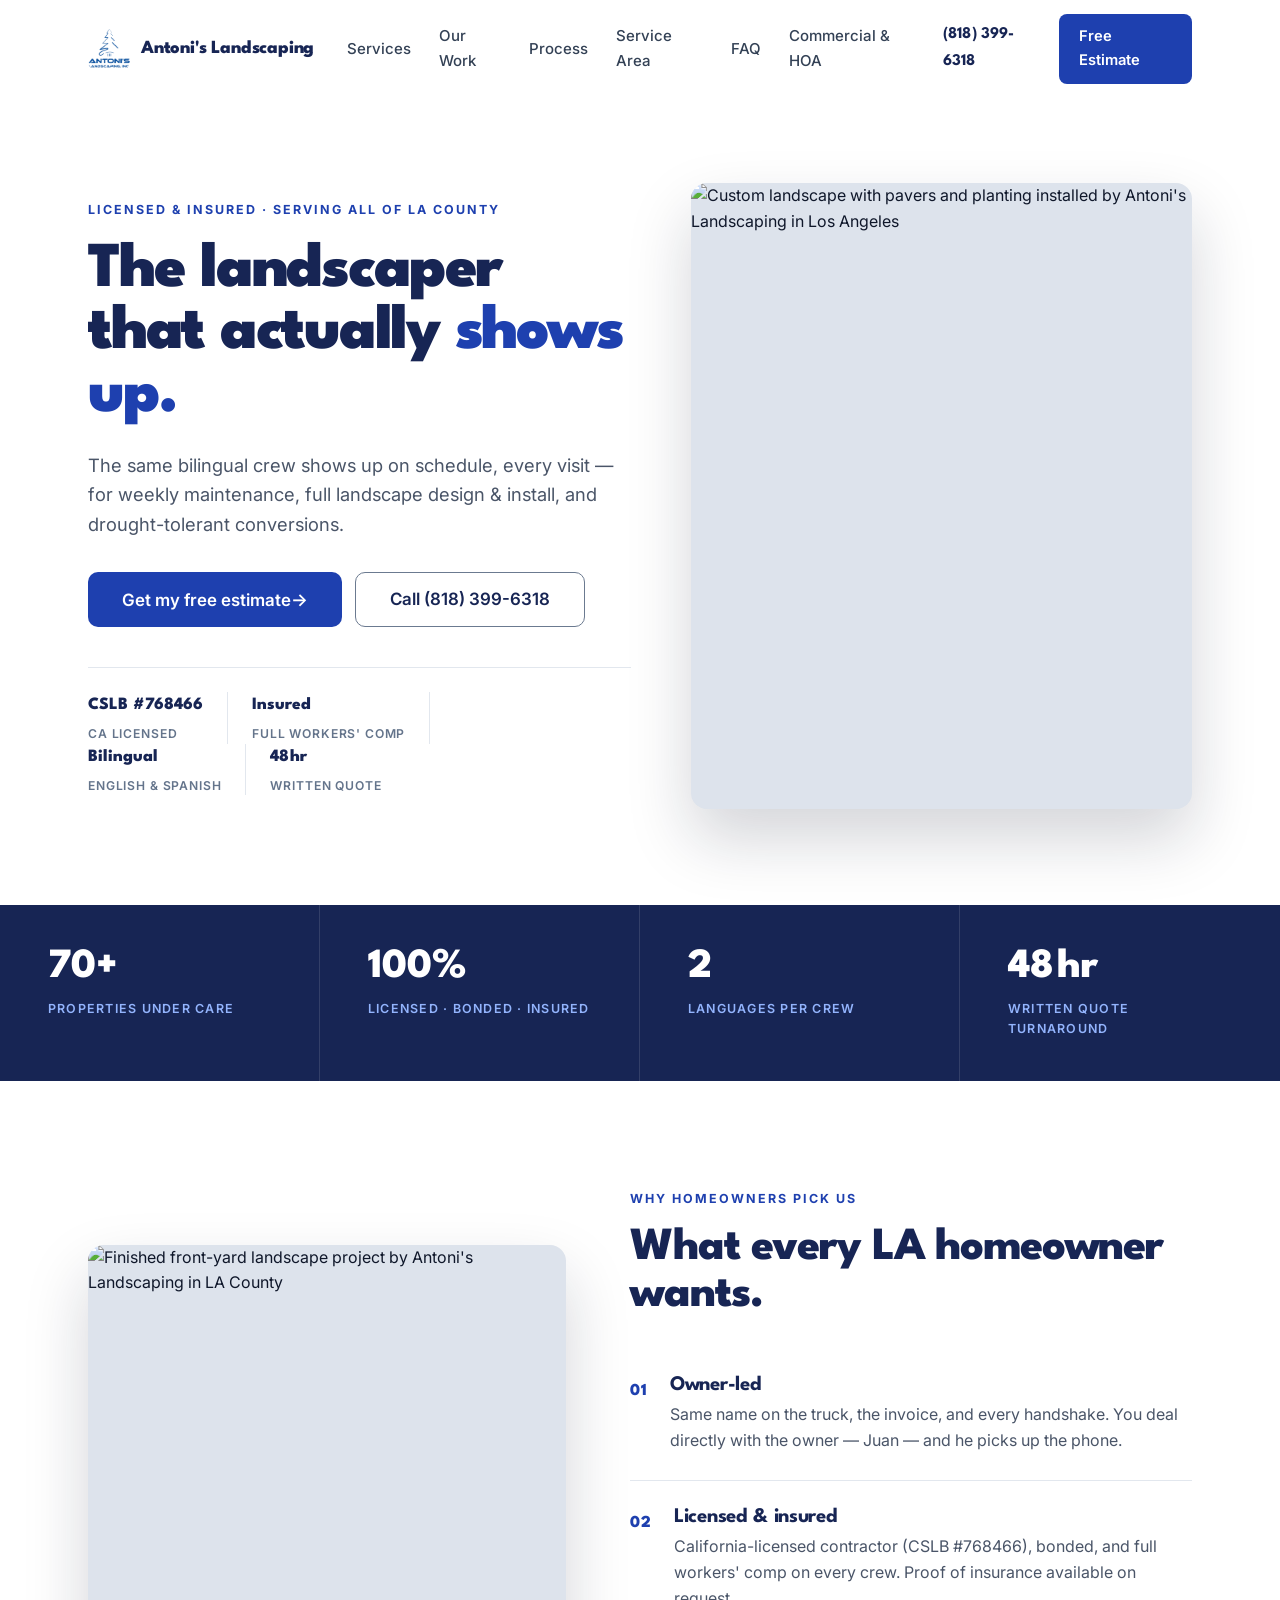
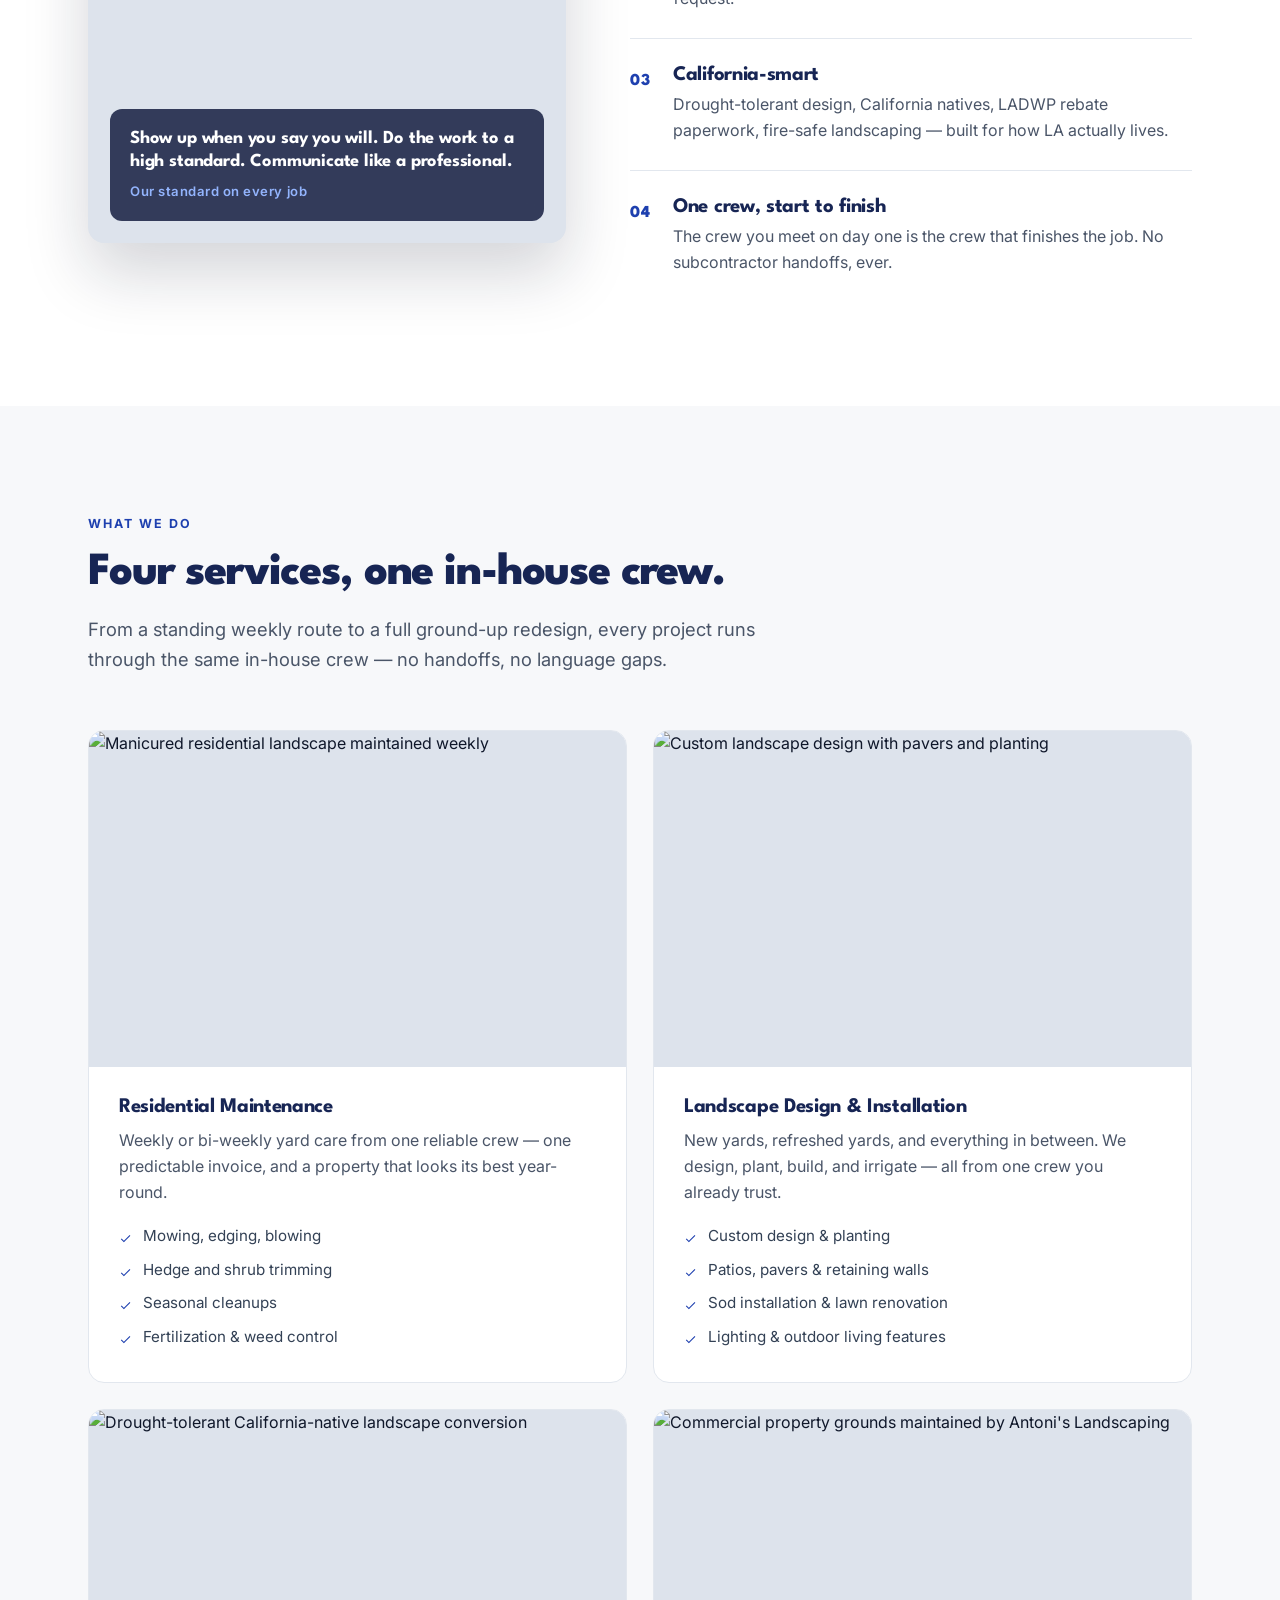
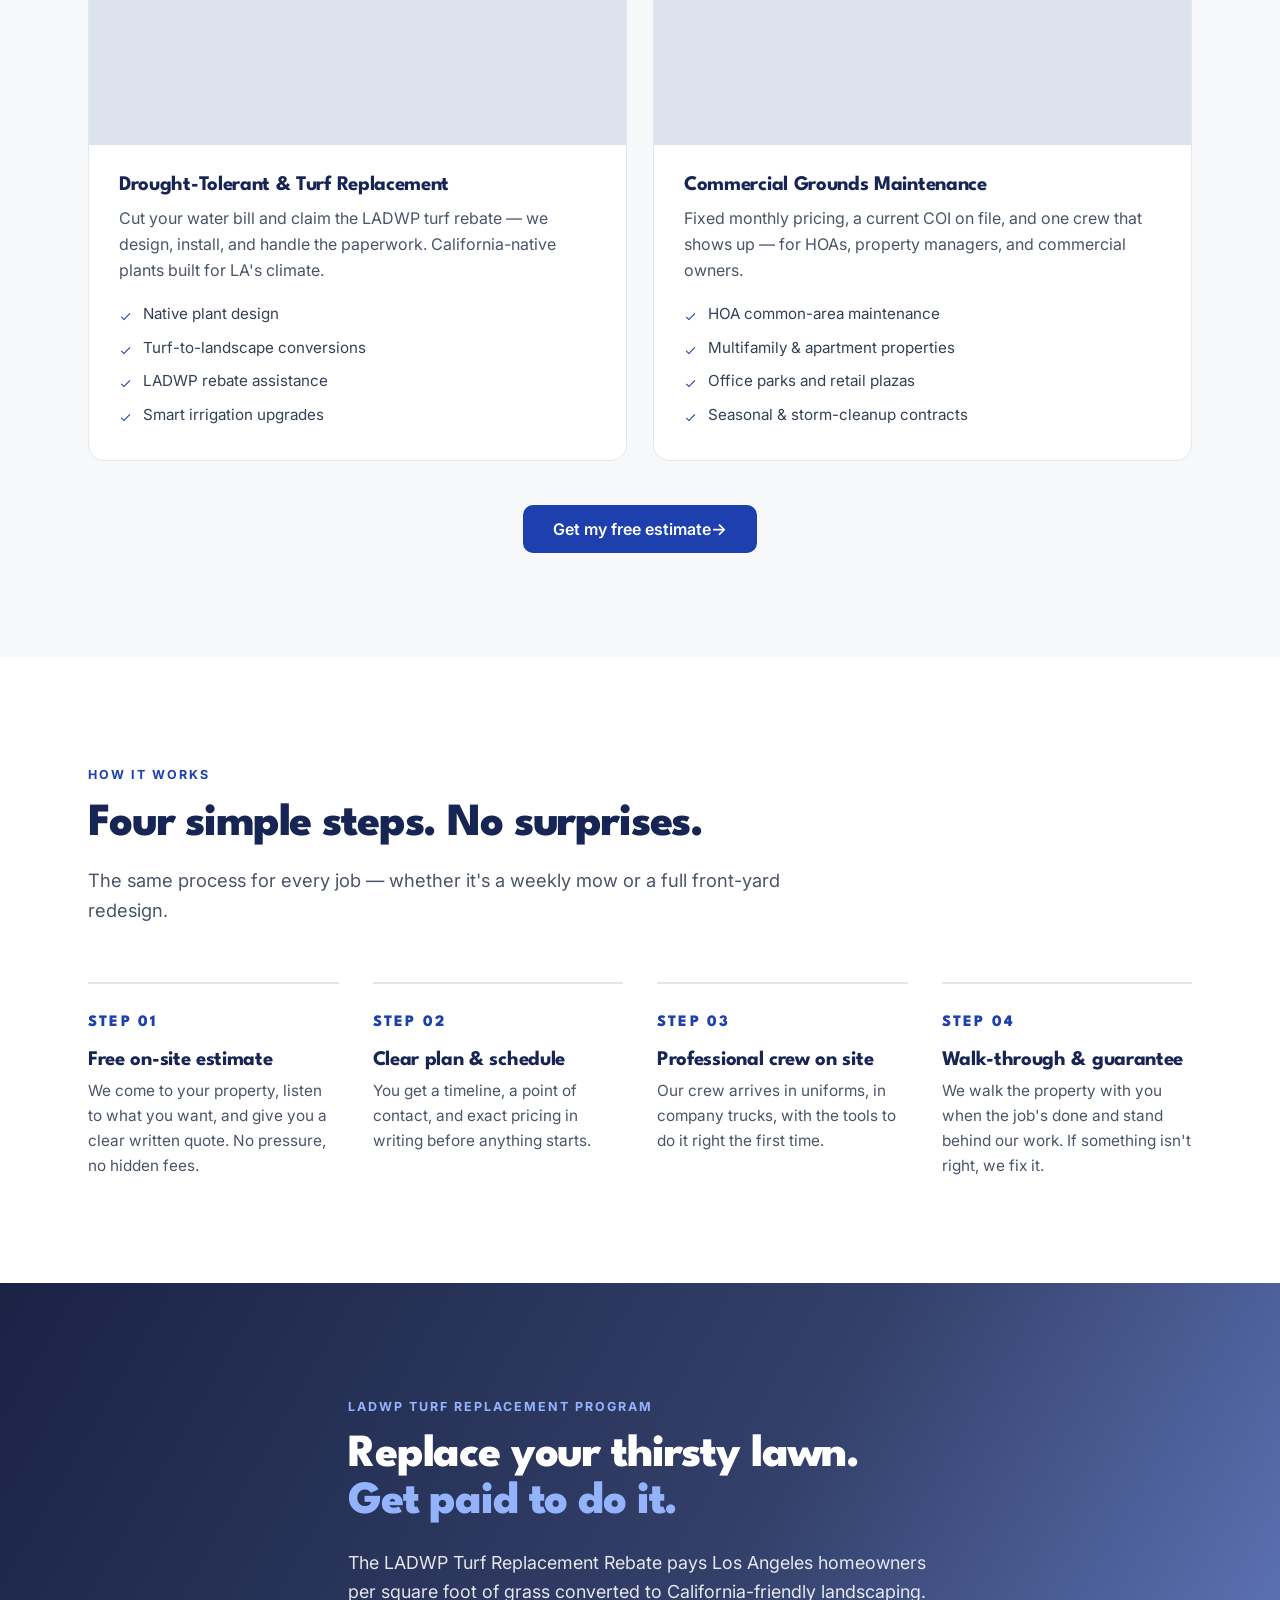
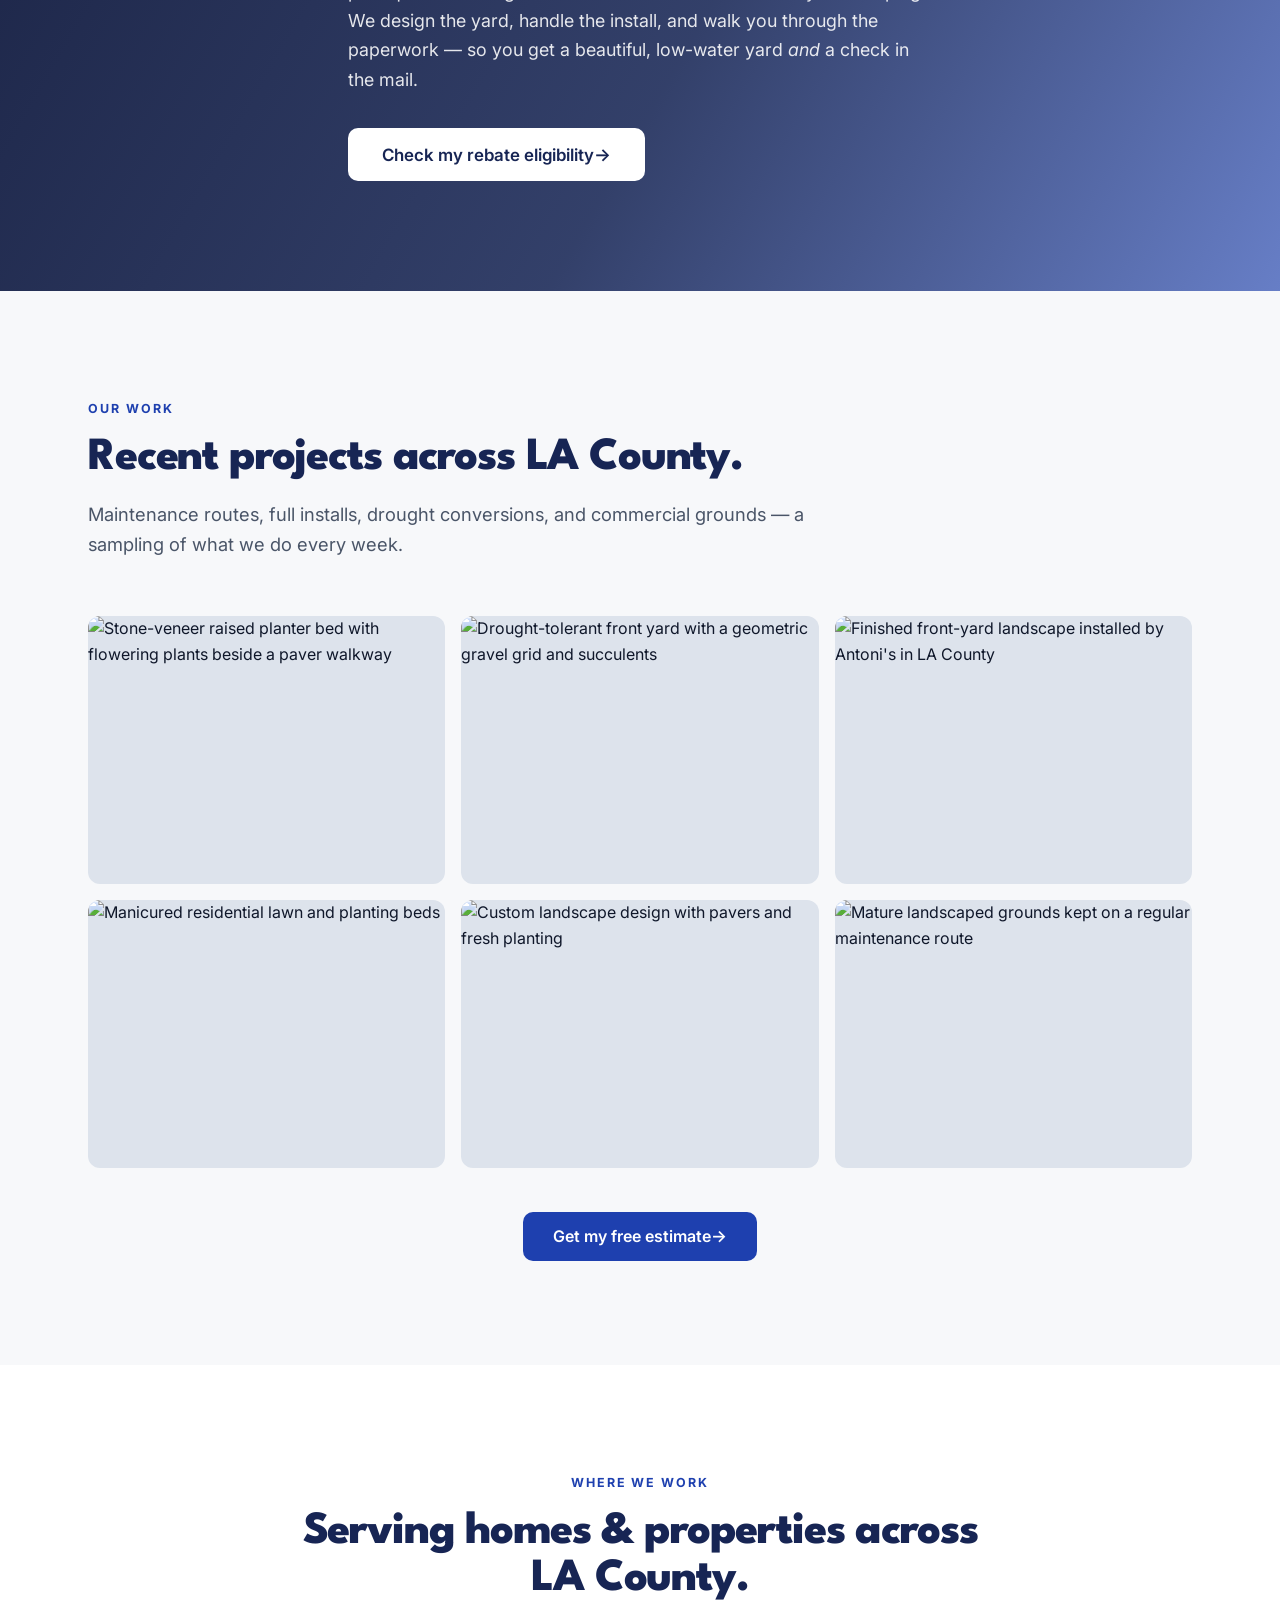
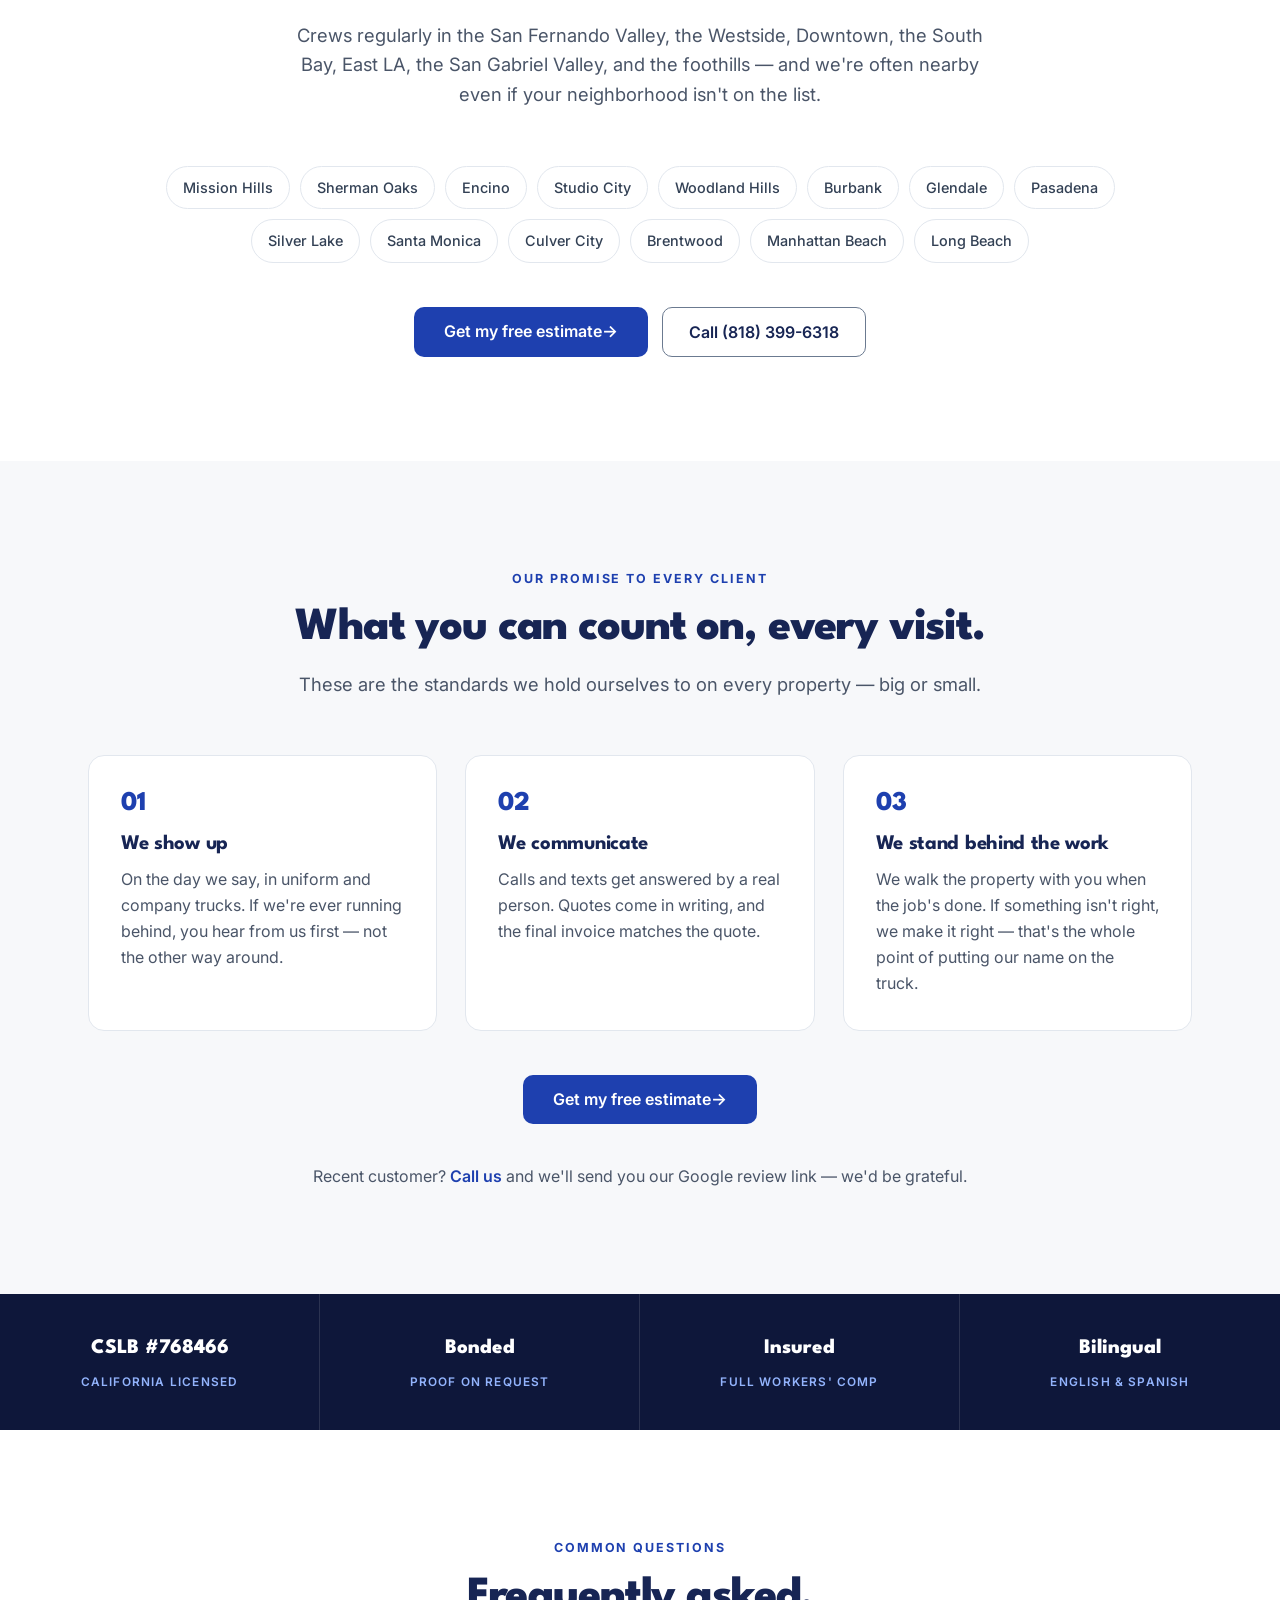
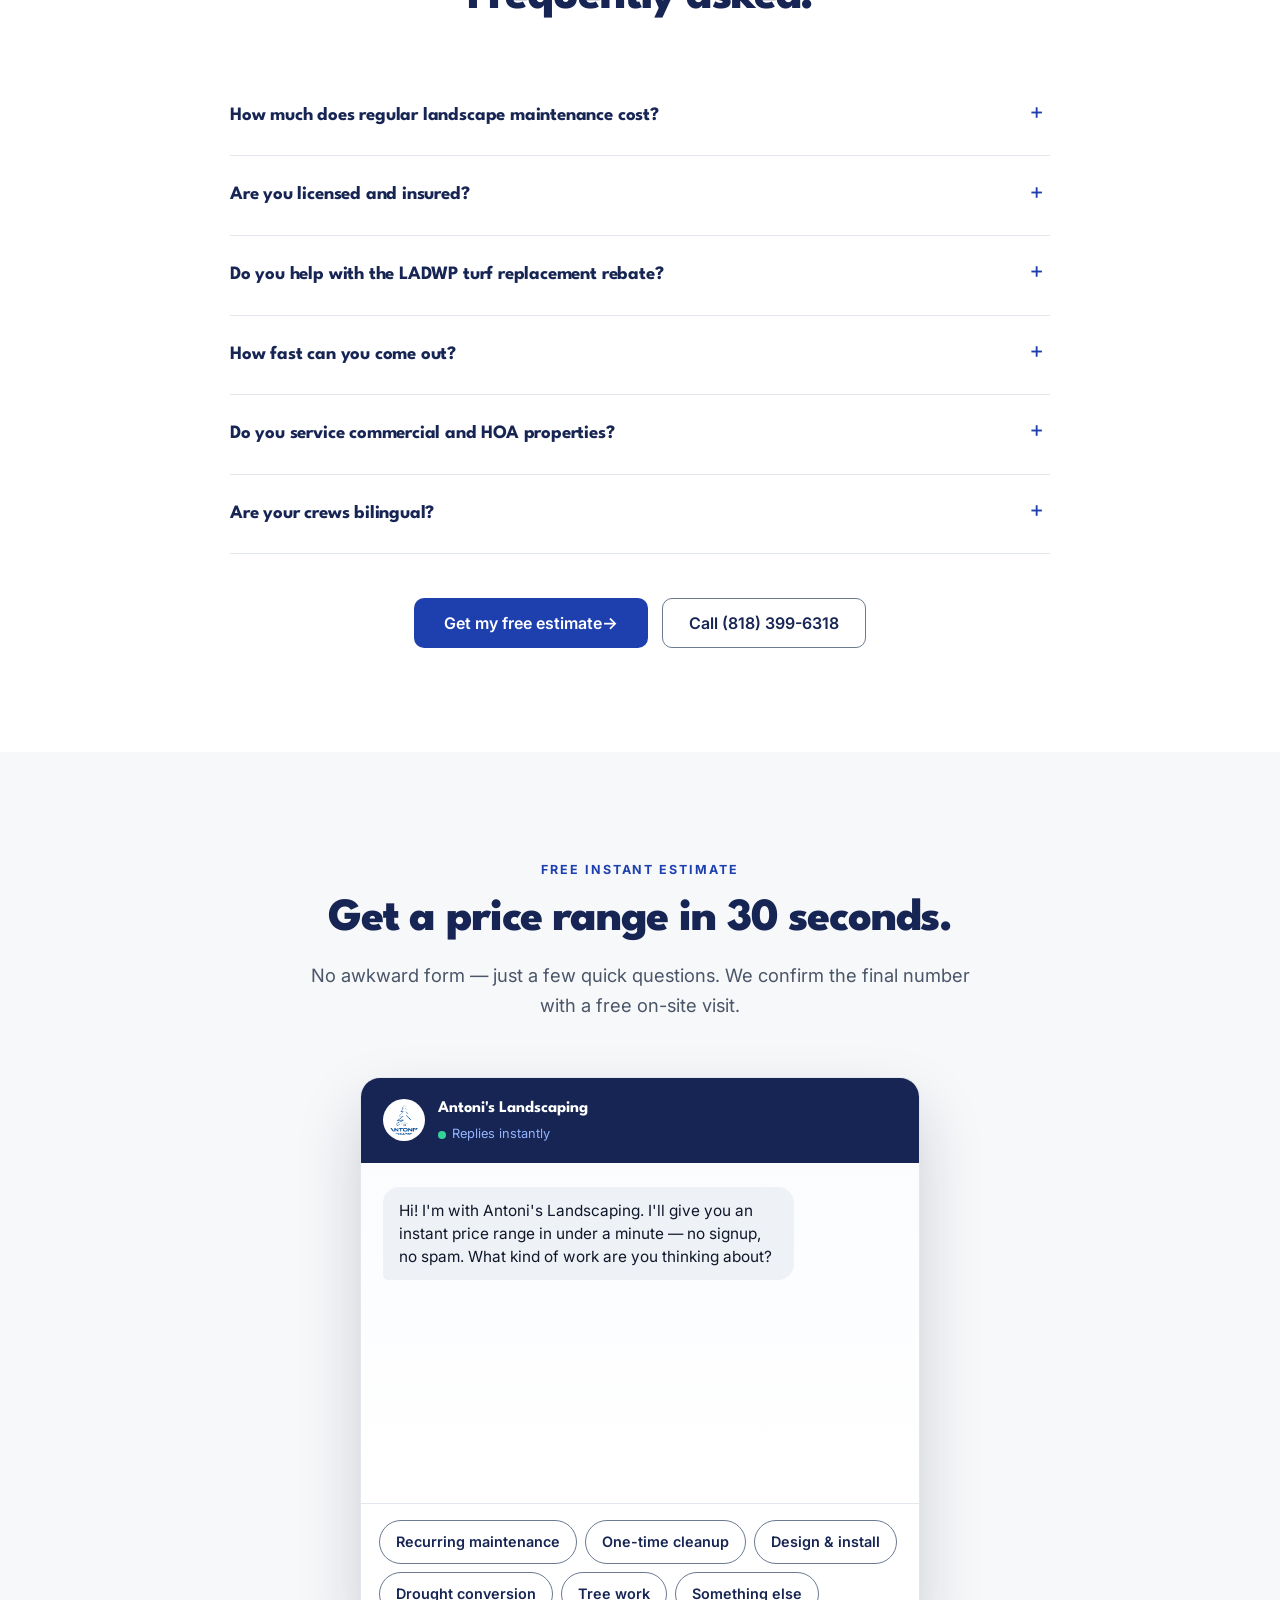
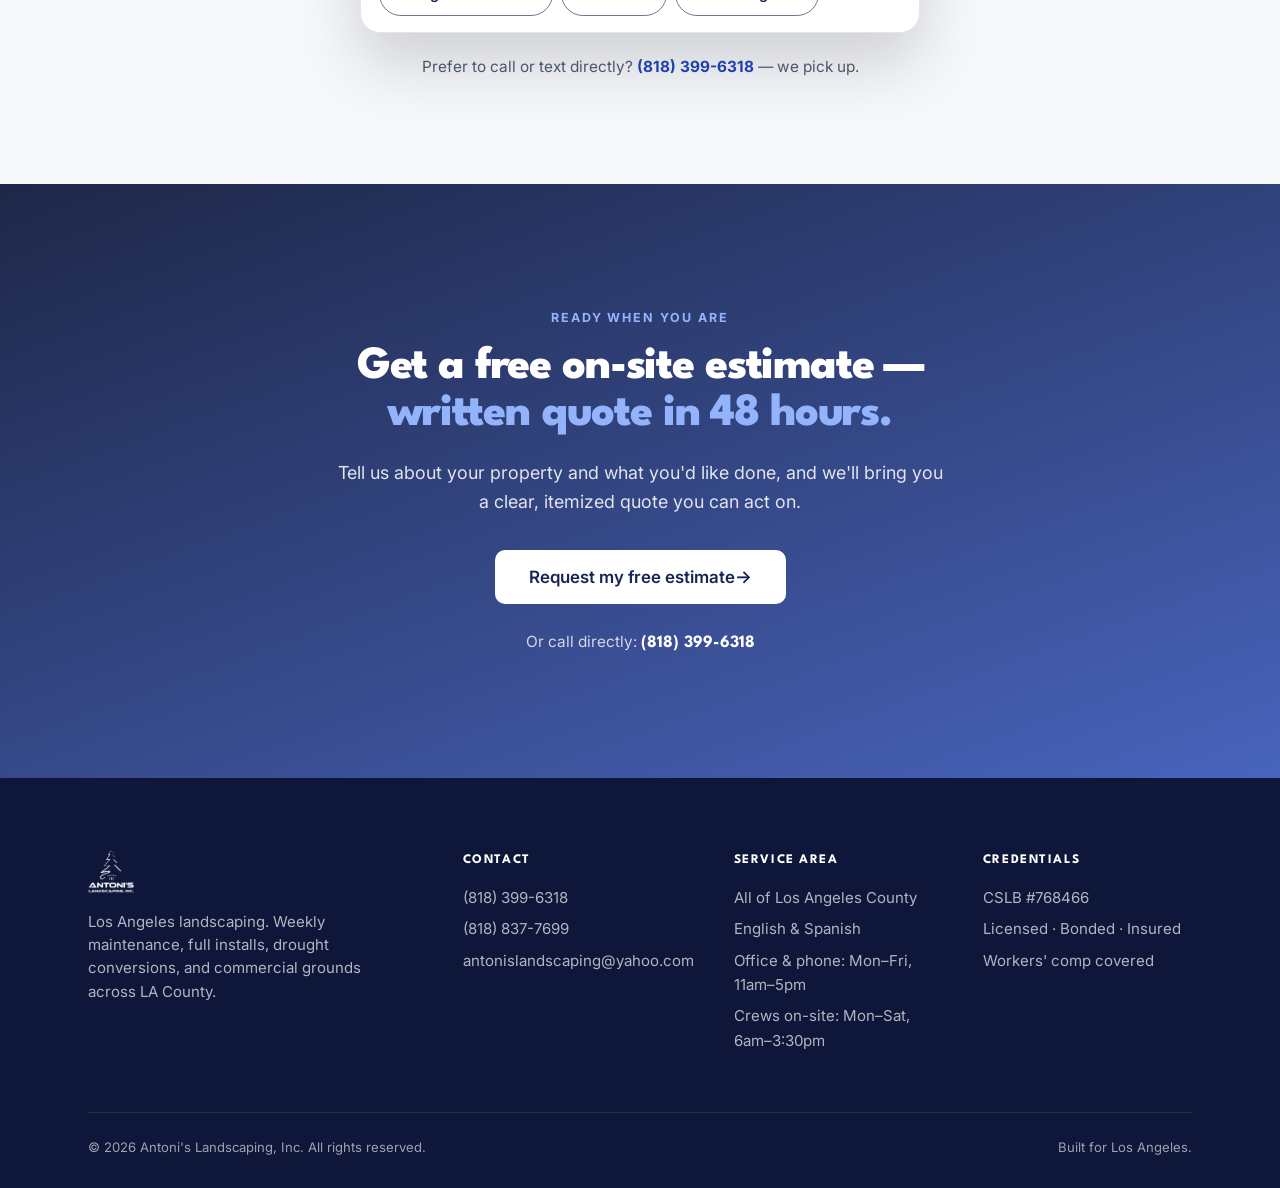
==== index.html @ 89af2fe9 "P2 markup polish (audit #19,#27,#28,#29) - #19 a11y: skip-to-content link + <main id="main"> landmar" ====
<!DOCTYPE html>
<html lang="en">
<head>
<meta charset="UTF-8" />
<meta name="viewport" content="width=device-width, initial-scale=1.0" />
<title>Antoni's Landscaping — Los Angeles Landscape Design, Maintenance &amp; Drought Conversion</title>
<meta name="description" content="Licensed, fully insured Los Angeles landscaping company. Weekly maintenance, full installs, drought-tolerant conversions, LADWP rebate assistance. Free estimates." />
<meta name="keywords" content="Los Angeles landscaper, landscape maintenance LA, drought-tolerant landscaping Los Angeles, turf replacement rebate, LADWP landscaper, landscape design Los Angeles, San Fernando Valley landscaper" />
<meta name="theme-color" content="#093d77" />
<link rel="icon" href="assets/logo.png" type="image/png" />
<link rel="apple-touch-icon" href="assets/logo.png" />
<meta name="robots" content="index, follow" />
<!-- Canonical/OG point to the current live domain. When antonislandscaping.com
     is repointed to this Vercel site, swap these (and the schema url/@id below)
     to https://antonislandscaping.com/ -->
<link rel="canonical" href="https://antonis-landscaping-website.vercel.app/" />
<meta property="og:title" content="Antoni's Landscaping — A Los Angeles Landscaper Who Actually Shows Up." />
<meta property="og:description" content="Licensed &amp; insured. Weekly maintenance, design &amp; install, drought conversions, LADWP rebate help. CSLB #768466. English &amp; Spanish." />
<meta property="og:type" content="website" />
<meta property="og:url" content="https://antonis-landscaping-website.vercel.app/" />
<meta property="og:locale" content="en_US" />
<meta property="og:image" content="https://img1.wsimg.com/isteam/ip/da22fe0a-b0dc-4871-bb27-3ecdaa4f4f06/DSC00425.jpg/:/rs=w:1600,h:900,m:cr" />
<meta name="twitter:card" content="summary_large_image" />
<link rel="preconnect" href="https://fonts.googleapis.com">
<link rel="preconnect" href="https://fonts.gstatic.com" crossorigin>
<link href="https://fonts.googleapis.com/css2?family=Inter:wght@400;500;600;700&family=League+Spartan:wght@500;600;700;800;900&display=swap" rel="stylesheet">

<!-- Schema.org LocalBusiness — helps Google's local search and rich snippets -->
<script type="application/ld+json">
{
  "@context": "https://schema.org",
  "@type": "LandscapingBusiness",
  "name": "Antoni's Landscaping",
  "legalName": "Antoni's Landscaping, Inc.",
  "image": "https://img1.wsimg.com/isteam/ip/da22fe0a-b0dc-4871-bb27-3ecdaa4f4f06/DSC00425.jpg/:/rs=w:1600,h:900,m:cr",
  "@id": "https://antonis-landscaping-website.vercel.app/",
  "url": "https://antonis-landscaping-website.vercel.app/",
  "telephone": "+1-818-399-6318",
  "email": "antonislandscaping@yahoo.com",
  "priceRange": "$$",
  "description": "Licensed, fully insured Los Angeles landscaping company. Weekly maintenance, full landscape design and installation, drought-tolerant conversions with LADWP rebate assistance, and commercial grounds maintenance. Bilingual crews (English & Spanish). CSLB #768466.",
  "address": {
    "@type": "PostalAddress",
    "streetAddress": "14801 Chatsworth Dr",
    "addressLocality": "Mission Hills",
    "addressRegion": "CA",
    "postalCode": "91345",
    "addressCountry": "US"
  },
  "geo": {
    "@type": "GeoCoordinates",
    "latitude": 34.2727,
    "longitude": -118.4664
  },
  "areaServed": [
    { "@type": "City", "name": "Los Angeles" },
    { "@type": "City", "name": "Mission Hills" },
    { "@type": "City", "name": "Sherman Oaks" },
    { "@type": "City", "name": "Encino" },
    { "@type": "City", "name": "Studio City" },
    { "@type": "City", "name": "Pasadena" },
    { "@type": "City", "name": "Santa Monica" },
    { "@type": "City", "name": "Burbank" },
    { "@type": "City", "name": "Glendale" }
  ],
  "openingHoursSpecification": [
    {
      "@type": "OpeningHoursSpecification",
      "dayOfWeek": ["Monday","Tuesday","Wednesday","Thursday","Friday","Saturday"],
      "opens": "06:00",
      "closes": "15:30"
    }
  ],
  "sameAs": [],
  "knowsLanguage": ["en", "es"],
  "hasCredential": {
    "@type": "EducationalOccupationalCredential",
    "credentialCategory": "license",
    "name": "CSLB #768466",
    "recognizedBy": { "@type": "Organization", "name": "California Contractors State License Board" }
  }
}
</script>

<!-- Schema.org FAQPage — mirrors the on-page FAQ so Google can show rich Q&A snippets -->
<script type="application/ld+json">
{
  "@context": "https://schema.org",
  "@type": "FAQPage",
  "mainEntity": [
    {
      "@type": "Question",
      "name": "How much does regular landscape maintenance cost?",
      "acceptedAnswer": { "@type": "Answer", "text": "Pricing depends on lot size, scope, and frequency, but most of our residential maintenance plans start around $120 per visit for bi-weekly service on a standard LA lot. We give a firm written quote after a free on-site visit so there are no surprises." }
    },
    {
      "@type": "Question",
      "name": "Are you licensed and insured?",
      "acceptedAnswer": { "@type": "Answer", "text": "Yes. We're a California-licensed contractor (CSLB #768466), fully insured, and carry workers' compensation for every member of our crew. We're happy to send proof of insurance before any job." }
    },
    {
      "@type": "Question",
      "name": "Do you help with the LADWP turf replacement rebate?",
      "acceptedAnswer": { "@type": "Answer", "text": "Yes. We design the landscape, handle the install, and guide you through the LADWP application so you can claim the rebate. Ask us for a free rebate-eligibility check on your yard." }
    },
    {
      "@type": "Question",
      "name": "How fast can you come out?",
      "acceptedAnswer": { "@type": "Answer", "text": "In most of LA County we can schedule a free estimate within 2–3 business days and start routine maintenance the week after. Installs and design projects are booked a few weeks out depending on scope." }
    },
    {
      "@type": "Question",
      "name": "Do you service commercial and HOA properties?",
      "acceptedAnswer": { "@type": "Answer", "text": "Yes. We maintain multifamily, HOA common areas, retail plazas, and small office parks across LA County. We'll walk the property with your board or property manager and put together a tailored monthly proposal with fixed pricing." }
    },
    {
      "@type": "Question",
      "name": "Are your crews bilingual?",
      "acceptedAnswer": { "@type": "Answer", "text": "Yes. English and Spanish on every crew, so whether you want to chat with the foreman on site or get a written proposal, communication is never an issue." }
    }
  ]
}
</script>
<link rel="stylesheet" href="/assets/site.css" />
</head>
<body id="top">
<a href="#main" class="skip-link">Skip to content</a>

<!-- ============ NAV ============ -->
<header class="nav" id="nav">
  <div class="nav-in">
    <a href="#top" class="brand"><img src="assets/logo.png" alt="Antoni's Landscaping logo" width="42" height="42" /><b>Antoni's&nbsp;Landscaping</b></a>
    <nav class="nav-links" aria-label="Primary">
      <a href="#services">Services</a>
      <a href="#work">Our Work</a>
      <a href="#process">Process</a>
      <a href="#area">Service Area</a>
      <a href="#faq">FAQ</a>
      <a href="/commercial">Commercial &amp; HOA</a>
    </nav>
    <div class="nav-right">
      <a href="tel:+18183996318" class="nav-phone">(818) 399-6318</a>
      <a href="#quote" class="nav-cta">Free Estimate</a>
    </div>
  </div>
</header>

<main id="main">

<!-- ============ HERO ============ -->
<section class="hero">
  <div class="container hero-grid">
    <div class="hero-copy">
      <span class="eyebrow">Licensed &amp; insured · Serving all of LA County</span>
      <h1>The landscaper that actually <span class="accent">shows up.</span></h1>
      <p class="subhead">The same bilingual crew shows up on schedule, every visit — for weekly maintenance, full landscape design &amp; install, and drought-tolerant conversions.</p>
      <div class="hero-actions">
        <a href="#quote" class="btn btn-primary btn-lg"><span class="btn-arrow">Get my free estimate</span></a>
        <a href="tel:+18183996318" class="btn btn-secondary btn-lg">Call (818) 399-6318</a>
      </div>
      <div class="hero-proof">
        <div class="it"><div class="t">CSLB&nbsp;#768466</div><div class="s">CA Licensed</div></div>
        <div class="it"><div class="t">Insured</div><div class="s">Full workers' comp</div></div>
        <div class="it"><div class="t">Bilingual</div><div class="s">English &amp; Spanish</div></div>
        <div class="it"><div class="t">48&#8202;hr</div><div class="s">Written quote</div></div>
      </div>
    </div>
    <div class="hero-media">
      <img class="main" src="https://img1.wsimg.com/isteam/ip/da22fe0a-b0dc-4871-bb27-3ecdaa4f4f06/DSC00049.jpg/:/rs=w:1100,h:1375,m:cr" alt="Custom landscape with pavers and planting installed by Antoni's Landscaping in Los Angeles" decoding="async" />
    </div>
  </div>
</section>

<!-- ============ STATS ============ -->
<section class="stats" aria-label="By the numbers">
  <div class="stats-grid">
    <div class="it"><div class="n">70+</div><div class="l">Properties Under Care</div></div>
    <div class="it"><div class="n">100%</div><div class="l">Licensed · Bonded · Insured</div></div>
    <div class="it"><div class="n">2</div><div class="l">Languages Per Crew</div></div>
    <div class="it"><div class="n">48&#8202;hr</div><div class="l">Written Quote Turnaround</div></div>
  </div>
</section>

<!-- ============ WHY ============ -->
<section id="why">
  <div class="container why-grid">
    <div class="why-photo">
      <img src="https://img1.wsimg.com/isteam/ip/da22fe0a-b0dc-4871-bb27-3ecdaa4f4f06/DSC00425.jpg/:/rs=w:900,h:1125,m:cr" alt="Finished front-yard landscape project by Antoni's Landscaping in LA County" loading="lazy" decoding="async" />
      <div class="badge">
        <div class="q">Show up when you say you will. Do the work to a high standard. Communicate like a professional.</div>
        <div class="by">Our standard on every job</div>
      </div>
    </div>
    <div class="why-content">
      <div class="section-head">
        <span class="eyebrow">Why homeowners pick us</span>
        <h2>What every LA homeowner wants.</h2>
      </div>
      <div class="why-list">
        <div class="why-item">
          <div class="why-num">01</div>
          <div><h3>Owner-led</h3><p>Same name on the truck, the invoice, and every handshake. You deal directly with the owner — Juan — and he picks up the phone.</p></div>
        </div>
        <div class="why-item">
          <div class="why-num">02</div>
          <div><h3>Licensed &amp; insured</h3><p>California-licensed contractor (CSLB #768466), bonded, and full workers' comp on every crew. Proof of insurance available on request.</p></div>
        </div>
        <div class="why-item">
          <div class="why-num">03</div>
          <div><h3>California-smart</h3><p>Drought-tolerant design, California natives, LADWP rebate paperwork, fire-safe landscaping — built for how LA actually lives.</p></div>
        </div>
        <div class="why-item">
          <div class="why-num">04</div>
          <div><h3>One crew, start to finish</h3><p>The crew you meet on day one is the crew that finishes the job. No subcontractor handoffs, ever.</p></div>
        </div>
      </div>
    </div>
  </div>
</section>

<!-- ============ SERVICES ============ -->
<section id="services" class="alt">
  <div class="container">
    <div class="section-head">
      <span class="eyebrow">What we do</span>
      <h2>Four services, one in-house crew.</h2>
      <p class="lead">From a standing weekly route to a full ground-up redesign, every project runs through the same in-house crew — no handoffs, no language gaps.</p>
    </div>
    <div class="svc-grid">
      <article class="svc-card">
        <img class="svc-img" src="https://img1.wsimg.com/isteam/ip/da22fe0a-b0dc-4871-bb27-3ecdaa4f4f06/DSC00044.jpg/:/rs=w:900,h:563,m:cr" alt="Manicured residential landscape maintained weekly" loading="lazy" decoding="async" />
        <div class="svc-body">
          <h3>Residential Maintenance</h3>
          <p>Weekly or bi-weekly yard care from one reliable crew — one predictable invoice, and a property that looks its best year-round.</p>
          <ul><li>Mowing, edging, blowing</li><li>Hedge and shrub trimming</li><li>Seasonal cleanups</li><li>Fertilization &amp; weed control</li></ul>
        </div>
      </article>
      <article class="svc-card">
        <img class="svc-img" src="https://img1.wsimg.com/isteam/ip/da22fe0a-b0dc-4871-bb27-3ecdaa4f4f06/DSC00049.jpg/:/rs=w:900,h:563,m:cr" alt="Custom landscape design with pavers and planting" loading="lazy" decoding="async" />
        <div class="svc-body">
          <h3>Landscape Design &amp; Installation</h3>
          <p>New yards, refreshed yards, and everything in between. We design, plant, build, and irrigate — all from one crew you already trust.</p>
          <ul><li>Custom design &amp; planting</li><li>Patios, pavers &amp; retaining walls</li><li>Sod installation &amp; lawn renovation</li><li>Lighting &amp; outdoor living features</li></ul>
        </div>
      </article>
      <article class="svc-card">
        <img class="svc-img" src="https://img1.wsimg.com/isteam/ip/da22fe0a-b0dc-4871-bb27-3ecdaa4f4f06/DSC00118.jpg/:/rs=w:900,h:563,m:cr" alt="Drought-tolerant California-native landscape conversion" loading="lazy" decoding="async" />
        <div class="svc-body">
          <h3>Drought-Tolerant &amp; Turf Replacement</h3>
          <p>Cut your water bill and claim the LADWP turf rebate — we design, install, and handle the paperwork. California-native plants built for LA's climate.</p>
          <ul><li>Native plant design</li><li>Turf-to-landscape conversions</li><li>LADWP rebate assistance</li><li>Smart irrigation upgrades</li></ul>
        </div>
      </article>
      <article class="svc-card">
        <img class="svc-img" src="https://img1.wsimg.com/isteam/ip/da22fe0a-b0dc-4871-bb27-3ecdaa4f4f06/DSC00122.jpg/:/rs=w:900,h:563,m:cr" alt="Commercial property grounds maintained by Antoni's Landscaping" loading="lazy" decoding="async" />
        <div class="svc-body">
          <h3>Commercial Grounds Maintenance</h3>
          <p>Fixed monthly pricing, a current COI on file, and one crew that shows up — for HOAs, property managers, and commercial owners.</p>
          <ul><li>HOA common-area maintenance</li><li>Multifamily &amp; apartment properties</li><li>Office parks and retail plazas</li><li>Seasonal &amp; storm-cleanup contracts</li></ul>
        </div>
      </article>
    </div>
    <div class="section-cta">
      <a href="#quote" class="btn btn-primary"><span class="btn-arrow">Get my free estimate</span></a>
    </div>
  </div>
</section>

<!-- ============ PROCESS ============ -->
<section id="process">
  <div class="container">
    <div class="section-head">
      <span class="eyebrow">How it works</span>
      <h2>Four simple steps. No surprises.</h2>
      <p class="lead">The same process for every job — whether it's a weekly mow or a full front-yard redesign.</p>
    </div>
    <div class="proc-grid">
      <div class="proc-step"><div class="num">STEP 01</div><h3>Free on-site estimate</h3><p>We come to your property, listen to what you want, and give you a clear written quote. No pressure, no hidden fees.</p></div>
      <div class="proc-step"><div class="num">STEP 02</div><h3>Clear plan &amp; schedule</h3><p>You get a timeline, a point of contact, and exact pricing in writing before anything starts.</p></div>
      <div class="proc-step"><div class="num">STEP 03</div><h3>Professional crew on site</h3><p>Our crew arrives in uniforms, in company trucks, with the tools to do it right the first time.</p></div>
      <div class="proc-step"><div class="num">STEP 04</div><h3>Walk-through &amp; guarantee</h3><p>We walk the property with you when the job's done and stand behind our work. If something isn't right, we fix it.</p></div>
    </div>
  </div>
</section>

<!-- ============ DROUGHT / LADWP RIBBON ============ -->
<section class="ribbon" style="--bg:url('https://img1.wsimg.com/isteam/ip/da22fe0a-b0dc-4871-bb27-3ecdaa4f4f06/DSC00102.jpg/:/rs=w:2000,h:1125,m:cr');">
  <div class="container ribbon-in">
    <span class="eyebrow">LADWP turf replacement program</span>
    <h2>Replace your thirsty lawn. <em>Get paid to do it.</em></h2>
    <p>The LADWP Turf Replacement Rebate pays Los Angeles homeowners per square foot of grass converted to California-friendly landscaping. We design the yard, handle the install, and walk you through the paperwork — so you get a beautiful, low-water yard <em>and</em> a check in the mail.</p>
    <a href="#quote" class="btn btn-light btn-lg"><span class="btn-arrow">Check my rebate eligibility</span></a>
  </div>
</section>

<!-- ============ WORK GRID ============ -->
<section id="work" class="alt">
  <div class="container">
    <div class="section-head">
      <span class="eyebrow">Our work</span>
      <h2>Recent projects across LA County.</h2>
      <p class="lead">Maintenance routes, full installs, drought conversions, and commercial grounds — a sampling of what we do every week.</p>
    </div>
    <div class="work-grid">
      <img class="work-tile" src="https://img1.wsimg.com/isteam/ip/da22fe0a-b0dc-4871-bb27-3ecdaa4f4f06/DSC00042.jpg/:/rs=w:900,h:675,m:cr" alt="Stone-veneer raised planter bed with flowering plants beside a paver walkway" loading="lazy" decoding="async" />
      <img class="work-tile" src="https://img1.wsimg.com/isteam/ip/da22fe0a-b0dc-4871-bb27-3ecdaa4f4f06/DSC00423.jpg/:/rs=w:900,h:675,m:cr" alt="Drought-tolerant front yard with a geometric gravel grid and succulents" loading="lazy" decoding="async" />
      <img class="work-tile" src="https://img1.wsimg.com/isteam/ip/da22fe0a-b0dc-4871-bb27-3ecdaa4f4f06/DSC00425.jpg/:/rs=w:900,h:675,m:cr" alt="Finished front-yard landscape installed by Antoni's in LA County" loading="lazy" decoding="async" />
      <img class="work-tile" src="https://img1.wsimg.com/isteam/ip/da22fe0a-b0dc-4871-bb27-3ecdaa4f4f06/DSC00044.jpg/:/rs=w:900,h:675,m:cr" alt="Manicured residential lawn and planting beds" loading="lazy" decoding="async" />
      <img class="work-tile" src="https://img1.wsimg.com/isteam/ip/da22fe0a-b0dc-4871-bb27-3ecdaa4f4f06/DSC00049.jpg/:/rs=w:900,h:675,m:cr" alt="Custom landscape design with pavers and fresh planting" loading="lazy" decoding="async" />
      <img class="work-tile" src="https://img1.wsimg.com/isteam/ip/da22fe0a-b0dc-4871-bb27-3ecdaa4f4f06/DSC00102.jpg/:/rs=w:900,h:675,m:cr" alt="Mature landscaped grounds kept on a regular maintenance route" loading="lazy" decoding="async" />
    </div>
    <div class="section-cta">
      <a href="#quote" class="btn btn-primary"><span class="btn-arrow">Get my free estimate</span></a>
    </div>
  </div>
</section>

<!-- ============ SERVICE AREA ============ -->
<section id="area">
  <div class="container">
    <div class="section-head center">
      <span class="eyebrow">Where we work</span>
      <h2>Serving homes &amp; properties across LA County.</h2>
      <p class="lead">Crews regularly in the San Fernando Valley, the Westside, Downtown, the South Bay, East LA, the San Gabriel Valley, and the foothills — and we're often nearby even if your neighborhood isn't on the list.</p>
    </div>
    <div class="cities">
      <span>Mission Hills</span><span>Sherman Oaks</span><span>Encino</span><span>Studio City</span><span>Woodland Hills</span><span>Burbank</span><span>Glendale</span>
      <span>Pasadena</span><span>Silver Lake</span><span>Santa Monica</span><span>Culver City</span><span>Brentwood</span><span>Manhattan Beach</span><span>Long Beach</span>
    </div>
    <div class="section-cta">
      <a href="#quote" class="btn btn-primary"><span class="btn-arrow">Get my free estimate</span></a>
      <a href="tel:+18183996318" class="btn btn-secondary">Call (818) 399-6318</a>
    </div>
  </div>
</section>

<!-- ============ PROMISE ============ -->
<section id="promise" class="alt">
  <div class="container">
    <div class="section-head center">
      <span class="eyebrow">Our promise to every client</span>
      <h2>What you can count on, every visit.</h2>
      <p class="lead">These are the standards we hold ourselves to on every property — big or small.</p>
    </div>
    <div class="promise-grid">
      <div class="promise-card"><div class="k">01</div><h3>We show up</h3><p>On the day we say, in uniform and company trucks. If we're ever running behind, you hear from us first — not the other way around.</p></div>
      <div class="promise-card"><div class="k">02</div><h3>We communicate</h3><p>Calls and texts get answered by a real person. Quotes come in writing, and the final invoice matches the quote.</p></div>
      <div class="promise-card"><div class="k">03</div><h3>We stand behind the work</h3><p>We walk the property with you when the job's done. If something isn't right, we make it right — that's the whole point of putting our name on the truck.</p></div>
    </div>
    <div class="section-cta">
      <a href="#quote" class="btn btn-primary"><span class="btn-arrow">Get my free estimate</span></a>
    </div>
    <p class="promise-note">Recent customer? <a href="tel:+18183996318">Call us</a> and we'll send you our Google review link — we'd be grateful.</p>
  </div>
</section>

<!-- ============ CREDENTIALS ============ -->
<section class="creds" aria-label="Credentials">
  <div class="creds-grid">
    <div class="it"><div class="t">CSLB&nbsp;#768466</div><div class="s">California Licensed</div></div>
    <div class="it"><div class="t">Bonded</div><div class="s">Proof on request</div></div>
    <div class="it"><div class="t">Insured</div><div class="s">Full workers' comp</div></div>
    <div class="it"><div class="t">Bilingual</div><div class="s">English &amp; Spanish</div></div>
  </div>
</section>

<!-- ============ FAQ ============ -->
<section id="faq">
  <div class="container">
    <div class="section-head center">
      <span class="eyebrow">Common questions</span>
      <h2>Frequently asked.</h2>
    </div>
    <div class="faq-list">
      <details><summary>How much does regular landscape maintenance cost?</summary><div>Pricing depends on lot size, scope, and frequency, but most of our residential maintenance plans start around $120 per visit for bi-weekly service on a standard LA lot. We give a firm written quote after a free on-site visit so there are no surprises.</div></details>
      <details><summary>Are you licensed and insured?</summary><div>Yes. We're a California-licensed contractor (CSLB #768466), fully insured, and carry workers' compensation for every member of our crew. We're happy to send proof of insurance before any job.</div></details>
      <details><summary>Do you help with the LADWP turf replacement rebate?</summary><div>Yes. We design the landscape, handle the install, and guide you through the LADWP application so you can claim the rebate. Ask us for a free rebate-eligibility check on your yard.</div></details>
      <details><summary>How fast can you come out?</summary><div>In most of LA County we can schedule a free estimate within 2–3 business days and start routine maintenance the week after. Installs and design projects are booked a few weeks out depending on scope.</div></details>
      <details><summary>Do you service commercial and HOA properties?</summary><div>Yes. We maintain multifamily, HOA common areas, retail plazas, and small office parks across LA County. We'll walk the property with your board or property manager and put together a tailored monthly proposal with fixed pricing.</div></details>
      <details><summary>Are your crews bilingual?</summary><div>Yes. English and Spanish on every crew, so whether you want to chat with the foreman on site or get a written proposal, communication is never an issue.</div></details>
    </div>
    <div class="section-cta">
      <a href="#quote" class="btn btn-primary"><span class="btn-arrow">Get my free estimate</span></a>
      <a href="tel:+18183996318" class="btn btn-secondary">Call (818) 399-6318</a>
    </div>
  </div>
</section>

<!-- ============ CHAT ESTIMATOR ============ -->
<section id="quote" class="chat-section">
  <div class="container-narrow">
    <div class="section-head center">
      <span class="eyebrow">Free instant estimate</span>
      <h2>Get a price range in 30 seconds.</h2>
      <p class="lead">No awkward form — just a few quick questions. We confirm the final number with a free on-site visit.</p>
    </div>
    <div class="chat-card">
      <header class="chat-head">
        <img src="assets/logo.png" alt="" class="chat-avatar" loading="lazy" />
        <div class="chat-id">
          <div class="chat-name">Antoni's Landscaping</div>
          <div class="chat-status"><span class="status-dot" aria-hidden="true"></span> Replies instantly</div>
        </div>
        <div class="chat-estimate-pill" id="chat-estimate-pill" hidden aria-live="polite">
          <span class="pill-label">Your estimate</span>
          <span class="pill-value" id="chat-estimate-value">—</span>
        </div>
      </header>
      <div class="chat-body" id="chat-body" role="log" aria-live="polite" aria-label="Conversation with Antoni's Landscaping"></div>
      <div class="chat-input-area" id="chat-input-area"></div>
    </div>
    <p class="chat-fallback">Prefer to call or text directly? <a href="tel:+18183996318">(818) 399-6318</a> — we pick up.</p>
  </div>
</section>

<script>
  // ========== Pricing model (unchanged from form version) ==========
  // CONFIGURE: tune these numbers to Antoni's actual price book.
  // See Pricing_Calibration_for_Dad.md for the scenarios driving each constant.
  const SIZES = {
    small:  { label: 'under 500 sq ft',    avgSqft:  350, maint: 120, cleanup:  280, install: [4.0, 8.0], drought: [8.0, 15.0], tree: 350 },
    medium: { label: '500–2,000 sq ft',    avgSqft: 1200, maint: 180, cleanup:  500, install: [4.5, 8.5], drought: [8.5, 15.5], tree: 500 },
    large:  { label: '2,000–5,000 sq ft',  avgSqft: 3500, maint: 260, cleanup:  850, install: [4.5, 9.0], drought: [9.0, 16.0], tree: 700 },
    xlarge: { label: '5,000+ sq ft',       avgSqft: 7500, maint: 380, cleanup: 1400, install: [5.0, 10.0], drought: [10.0, 18.0], tree: 1000 },
  };
  const FREQ_MULT = { weekly: 1.0, biweekly: 1.08, monthly: 1.25 };
  const PROPERTY_MULT = { residential: 1.0, condo: 1.0, hoa: 1.20, commercial: 1.25 };
  const RANGE = 0.18;

  const SERVICE_LABEL = {
    maintenance: 'Recurring maintenance',
    cleanup: 'One-time cleanup',
    install: 'Design & install',
    drought: 'Drought conversion',
    tree: 'Tree work',
    other: 'Custom project',
  };
  const PROPERTY_LABEL = {
    residential: 'Single-family home',
    condo: 'Condo / townhouse',
    hoa: 'HOA common area',
    commercial: 'Commercial / office',
  };
  const FREQ_LABEL = { weekly: 'Weekly', biweekly: 'Biweekly', monthly: 'Monthly' };

  const fmtMoney = n => '$' + (Math.round(n / 10) * 10).toLocaleString();

  function computeEstimate(s) {
    const sizeData = SIZES[s.size];
    const propMult = PROPERTY_MULT[s.property] || 1.0;
    let mid = null, unit = '';
    if (s.service === 'maintenance') {
      mid = sizeData.maint * propMult * (FREQ_MULT[s.frequency] || 1.0);
      unit = 'per visit';
    } else if (s.service === 'cleanup') {
      mid = sizeData.cleanup * propMult; unit = 'one-time';
    } else if (s.service === 'install') {
      const [lo, hi] = sizeData.install;
      mid = ((lo + hi) / 2) * sizeData.avgSqft * propMult; unit = 'project total';
    } else if (s.service === 'drought') {
      const [lo, hi] = sizeData.drought;
      mid = ((lo + hi) / 2) * sizeData.avgSqft * propMult; unit = 'project total';
    } else if (s.service === 'tree') {
      mid = sizeData.tree * propMult; unit = 'per tree';
    }
    if (mid === null) return { display: 'Custom quote', unit: '' };
    const lo = mid * (1 - RANGE), hi = mid * (1 + RANGE);
    return { display: fmtMoney(lo) + '–' + fmtMoney(hi), unit };
  }

  // ========== Chat UI primitives ==========
  const chatBody  = document.getElementById('chat-body');
  const inputArea = document.getElementById('chat-input-area');

  function appendBubble(text, side) {
    const b = document.createElement('div');
    b.className = 'chat-bubble ' + side;
    // simple markdown-style bolding: **text**
    b.innerHTML = text.replace(/&/g, '&amp;').replace(/</g, '&lt;').replace(/\*\*(.+?)\*\*/g, '<strong>$1</strong>');
    chatBody.appendChild(b);
    chatBody.scrollTop = chatBody.scrollHeight;
  }
  function showTyping() {
    const t = document.createElement('div');
    t.className = 'chat-bubble bot typing'; t.id = 'typing-indicator'; t.setAttribute('aria-hidden', 'true');
    t.innerHTML = '<span></span><span></span><span></span>';
    chatBody.appendChild(t);
    chatBody.scrollTop = chatBody.scrollHeight;
  }
  const hideTyping = () => document.getElementById('typing-indicator')?.remove();

  function botSay(text, delay = 650) {
    return new Promise(resolve => {
      showTyping();
      setTimeout(() => {
        hideTyping();
        appendBubble(text, 'bot');
        setTimeout(resolve, 180);
      }, delay);
    });
  }
  const userSay = text => appendBubble(text, 'user');

  function chips(options) {
    return new Promise(resolve => {
      inputArea.innerHTML = '';
      const row = document.createElement('div');
      row.className = 'chip-row';
      options.forEach(opt => {
        const btn = document.createElement('button');
        btn.type = 'button'; btn.className = 'chip'; btn.textContent = opt.label;
        btn.onclick = () => { userSay(opt.label); inputArea.innerHTML = ''; resolve(opt.value); };
        row.appendChild(btn);
      });
      inputArea.appendChild(row);
    });
  }

  function textInput(placeholder, type = 'text', validate = null, ariaLabel = null) {
    return new Promise(resolve => {
      inputArea.innerHTML = '';
      const form = document.createElement('form');
      form.className = 'chat-form';
      const input = document.createElement('input');
      input.type = type; input.placeholder = placeholder; input.required = true;
      input.setAttribute('aria-label', ariaLabel || placeholder);
      const btn = document.createElement('button');
      btn.type = 'submit'; btn.setAttribute('aria-label', 'Send');
      btn.innerHTML = 'Send <svg xmlns="http://www.w3.org/2000/svg" viewBox="0 0 24 24" fill="none" stroke="currentColor" stroke-width="2.4" stroke-linecap="round" stroke-linejoin="round"><line x1="5" y1="12" x2="19" y2="12"/><polyline points="12 5 19 12 12 19"/></svg>';
      form.appendChild(input); form.appendChild(btn);
      form.onsubmit = e => {
        e.preventDefault();
        const v = input.value.trim();
        input.classList.remove('chat-input-invalid');
        input.removeAttribute('aria-invalid');
        const prevErr = form.querySelector('.chat-input-error');
        if (prevErr) prevErr.remove();
        if (validate && !validate(v)) {
          input.classList.add('chat-input-invalid');
          input.setAttribute('aria-invalid', 'true');
          const err = document.createElement('span');
          err.className = 'chat-input-error';
          err.setAttribute('role', 'alert');
          err.textContent = 'Please enter a valid ' + (ariaLabel || placeholder).toLowerCase().replace(/^your /, '') + '.';
          form.appendChild(err);
          input.focus();
          return;
        }
        userSay(v); inputArea.innerHTML = ''; resolve(v);
      };
      inputArea.appendChild(form);
      setTimeout(() => input.focus(), 100);
    });
  }

  function fileOrSkip() {
    return new Promise(resolve => {
      inputArea.innerHTML = '';
      const wrap = document.createElement('div');
      const label = document.createElement('label');
      label.className = 'chat-file-label';
      const input = document.createElement('input');
      input.type = 'file'; input.accept = 'image/*';
      input.onchange = e => {
        const file = e.target.files[0];
        if (file) { userSay('📷 ' + file.name); inputArea.innerHTML = ''; resolve(file); }
      };
      label.appendChild(input);
      label.appendChild(document.createTextNode('📷 Choose a photo'));
      const skip = document.createElement('button');
      skip.type = 'button'; skip.className = 'chat-file-skip'; skip.textContent = 'Skip';
      skip.onclick = () => { userSay('(skipped photo)'); inputArea.innerHTML = ''; resolve(null); };
      wrap.appendChild(label); wrap.appendChild(skip);
      inputArea.appendChild(wrap);
    });
  }

  function updateEstimatePill(text) {
    const pill = document.getElementById('chat-estimate-pill');
    document.getElementById('chat-estimate-value').textContent = text;
    pill.hidden = false;
  }

  // ====================================================================
  // ⚙️  CONFIGURE LEAD DELIVERY — do this before going live.
  //   1. Create a free form at https://formspree.io (point it at
  //      antonislandscaping@yahoo.com so leads land in the business inbox).
  //   2. Copy the form's ID (the part after /f/ in its endpoint URL).
  //   3. Paste it below, replacing YOUR_FORM_ID.
  //   Until this is a real ID, the chatbot will NOT claim success — it
  //   falls back to asking the customer to call/text, and offers a
  //   pre-filled email so no lead is ever silently lost.
  // ====================================================================
  const FORMSPREE_ID = 'xeebqzgg';
  const LEAD_EMAIL   = 'antonislandscaping@yahoo.com';

  // Builds a mailto: fallback so a lead can still reach the business
  // by email even if the automated submit fails or isn't configured yet.
  function buildLeadMailto(state) {
    const lines = [
      'New estimate request from the website:',
      '',
      'Name: '      + (state.name  || ''),
      'Phone: '     + (state.phone || ''),
      'Email: '     + (state.email || ''),
      'ZIP: '       + (state.zip   || ''),
      'Service: '   + (SERVICE_LABEL[state.service] || state.service || ''),
      'Property: '  + (PROPERTY_LABEL[state.property] || state.property || '—'),
      'Size: '      + (SIZES[state.size]?.label || state.size || '—'),
      'Frequency: ' + (FREQ_LABEL[state.frequency] || state.frequency || '—'),
      'Estimate: '  + (state.estimateDisplay || 'Custom — pending call'),
    ];
    const subject = "Website estimate request" + (state.name ? ' — ' + state.name : '');
    return 'mailto:' + LEAD_EMAIL +
      '?subject=' + encodeURIComponent(subject) +
      '&body='    + encodeURIComponent(lines.join('\n'));
  }

  // Returns true only if the lead was actually delivered.
  async function submitToFormspree(state) {
    // Guard: if the form ID hasn't been configured yet, don't pretend it sent.
    if (!FORMSPREE_ID || FORMSPREE_ID === 'YOUR_FORM_ID') {
      console.warn('Formspree not configured — lead not delivered. Set FORMSPREE_ID.');
      return false;
    }
    const fd = new FormData();
    fd.append('_subject', "New Antoni's Landscaping estimate (chatbot)");
    fd.append('name',  state.name  || '');
    fd.append('phone', state.phone || '');
    fd.append('email', state.email || '');
    fd.append('zip',   state.zip   || '');
    fd.append('service',  SERVICE_LABEL[state.service]  || state.service || '');
    if (state.property)  fd.append('property',  PROPERTY_LABEL[state.property] || state.property);
    if (state.size)      fd.append('size',      SIZES[state.size]?.label || state.size);
    if (state.frequency) fd.append('frequency', FREQ_LABEL[state.frequency] || state.frequency);
    fd.append('estimate', state.estimateDisplay || 'Custom — pending call');
    // Formspree's free plan rejects file uploads, so we don't send the image
    // itself — we flag that one was offered so the team can collect it on the call.
    if (state.photo) fd.append('photo_offered', 'Yes — customer has a photo; collect it on the follow-up call.');
    try {
      const res = await fetch('https://formspree.io/f/' + FORMSPREE_ID, {
        method: 'POST', body: fd, headers: { Accept: 'application/json' },
      });
      return res.ok; // false on 4xx/5xx so we can fall back honestly
    } catch (e) {
      console.warn('Form submit failed (network):', e);
      return false;
    }
  }

  // ========== Conversation flow ==========
  async function runFlow() {
    const state = {};

    await botSay("Hi! I'm with Antoni's Landscaping. I'll give you an instant price range in under a minute — no signup, no spam. What kind of work are you thinking about?", 400);

    state.service = await chips([
      { label: 'Recurring maintenance', value: 'maintenance' },
      { label: 'One-time cleanup',      value: 'cleanup' },
      { label: 'Design & install',      value: 'install' },
      { label: 'Drought conversion',    value: 'drought' },
      { label: 'Tree work',             value: 'tree' },
      { label: 'Something else',        value: 'other' },
    ]);

    if (state.service === 'other') {
      await botSay("No problem — happy to help. I'll grab a few quick details so we can call you back with a custom quote.");
      state.estimateDisplay = 'Custom quote';
      updateEstimatePill('Custom quote');
    } else {
      await botSay("Got it. What kind of property is it?");
      state.property = await chips([
        { label: 'Single-family home',    value: 'residential' },
        { label: 'Condo / townhouse',     value: 'condo' },
        { label: 'HOA common area',       value: 'hoa' },
        { label: 'Commercial / office',   value: 'commercial' },
      ]);

      await botSay("Roughly how big is the area?");
      state.size = await chips([
        { label: 'Small — under 500 sq ft',       value: 'small' },
        { label: 'Medium — 500–2,000 sq ft',      value: 'medium' },
        { label: 'Large — 2,000–5,000 sq ft',     value: 'large' },
        { label: 'Extra large — 5,000+ sq ft',    value: 'xlarge' },
      ]);

      if (state.service === 'maintenance') {
        await botSay("How often would you want us to come?");
        state.frequency = await chips([
          { label: 'Weekly',   value: 'weekly' },
          { label: 'Biweekly', value: 'biweekly' },
          { label: 'Monthly',  value: 'monthly' },
        ]);
      }

      const est = computeEstimate(state);
      state.estimateDisplay = est.display + (est.unit ? ' (' + est.unit + ')' : '');
      updateEstimatePill(est.display);

      await botSay(`Based on that, your estimate is **${est.display}** ${est.unit}. We confirm the final number with a free on-site visit — no obligation.`);

      if (state.service === 'drought') {
        await botSay("💡 You may also qualify for a **LADWP rebate** of up to $3 per sq ft of removed turf — we handle the paperwork and apply it to your final invoice.");
      }

      await botSay("Want me to set up a free visit?");
      const proceed = await chips([
        { label: '✓ Yes, send my info to Antoni’s', value: 'yes' },
        { label: 'Not yet',                              value: 'no' },
      ]);

      if (proceed === 'no') {
        await botSay("No problem at all. Whenever you're ready, give us a call or text at **(818) 399-6318**. Have a great day!");
        return;
      }
    }

    await botSay("Great. What's your name?");
    state.name = await textInput('Your name', 'text', v => v.length >= 2);

    const firstName = state.name.split(/\s+/)[0];
    await botSay(`Nice to meet you, ${firstName}. What's the best phone number to reach you at?`);
    state.phone = await textInput('(555) 555-5555', 'tel', v => v.replace(/\D/g, '').length >= 10, 'Your phone number');

    await botSay("And your email?");
    state.email = await textInput('you@example.com', 'email', v => /\S+@\S+\.\S+/.test(v), 'Your email address');

    await botSay("Last one — what's the property's ZIP code?");
    state.zip = await textInput('91345', 'text', v => /^\d{5}$/.test(v), 'Your ZIP code');

    await botSay("Want to attach a photo of the space? Helps us get a feel for the project. Totally optional.");
    state.photo = await fileOrSkip();

    await botSay("Sending this to Antoni's now…", 300);
    const delivered = await submitToFormspree(state);

    if (delivered) {
      await botSay(`✓ All set, ${firstName}! Antoni's will call or text you within one business day. If you need us sooner, call **(818) 399-6318** — we pick up.`);
    } else {
      // Honest fallback — never claim it sent if it didn't. Give the customer
      // a one-tap way to reach the business so the lead isn't lost.
      await botSay(`Thanks, ${firstName}! Our online form is having a hiccup, so the fastest way to lock in your free visit is a quick call or text to **(818) 399-6318** — we pick up.`);
      const mailto = buildLeadMailto(state);
      inputArea.innerHTML =
        '<div class="chip-row">' +
          '<a class="chip" href="tel:+18183996318"><span aria-hidden="true">📞</span> Call now</a>' +
          '<a class="chip" href="sms:+18183996318"><span aria-hidden="true">💬</span> Text us</a>' +
          '<a class="chip" href="' + mailto + '"><span aria-hidden="true">✉️</span> Email my details</a>' +
        '</div>';
    }
  }

  document.addEventListener('DOMContentLoaded', runFlow);
</script>

<!-- ============ FINAL CTA ============ -->
<section class="final" style="--bg:url('https://img1.wsimg.com/isteam/ip/da22fe0a-b0dc-4871-bb27-3ecdaa4f4f06/DSC00416.jpg/:/rs=w:2000,h:1125,m:cr');">
  <div class="container">
    <span class="eyebrow">Ready when you are</span>
    <h2>Get a free on-site estimate — <em>written quote in 48 hours.</em></h2>
    <p>Tell us about your property and what you'd like done, and we'll bring you a clear, itemized quote you can act on.</p>
    <a href="#quote" class="btn btn-light btn-lg"><span class="btn-arrow">Request my free estimate</span></a>
    <div class="phone-line">Or call directly: <a href="tel:+18183996318">(818) 399-6318</a></div>
  </div>
</section>

</main>

<!-- ============ FOOTER ============ -->
<footer>
  <div class="container">
    <div class="foot-grid">
      <div>
        <img class="foot-logo" src="assets/logo-white.png" alt="Antoni's Landscaping" height="44" />
        <p class="foot-brand-sub">Los Angeles landscaping. Weekly maintenance, full installs, drought conversions, and commercial grounds across LA County.</p>
      </div>
      <div class="foot-col">
        <h5>Contact</h5>
        <p><a href="tel:+18183996318">(818) 399-6318</a></p>
        <p><a href="tel:+18188377699">(818) 837-7699</a></p>
        <p><a href="mailto:antonislandscaping@yahoo.com">antonislandscaping@yahoo.com</a></p>
      </div>
      <div class="foot-col">
        <h5>Service area</h5>
        <p>All of Los Angeles County</p>
        <p>English &amp; Spanish</p>
        <p>Office &amp; phone: Mon–Fri, 11am–5pm</p>
        <p>Crews on-site: Mon–Sat, 6am–3:30pm</p>
      </div>
      <div class="foot-col">
        <h5>Credentials</h5>
        <p>CSLB #768466</p>
        <p>Licensed · Bonded · Insured</p>
        <p>Workers' comp covered</p>
      </div>
    </div>
    <div class="foot-bottom">
      <div>© <span id="year"></span> Antoni's Landscaping, Inc. All rights reserved.</div>
      <div>Built for Los Angeles.</div>
    </div>
  </div>
</footer>

<!-- sticky mobile CTA -->
<div class="mcta" role="navigation" aria-label="Quick contact">
  <a href="tel:+18183996318" class="p"><span aria-hidden="true">📞</span> Call</a>
  <a href="#quote" class="s">Free Estimate</a>
</div>

<script>
  document.getElementById('year').textContent = new Date().getFullYear();
  // nav shadow on scroll
  var nav = document.getElementById('nav');
  var onScroll = function(){ nav.classList.toggle('scrolled', window.scrollY > 10); };
  onScroll(); window.addEventListener('scroll', onScroll, {passive:true});
</script>
</body>
</html>
---- assets/site.css ----
/* Antoni's Landscaping — shared design system.
   Single source of truth for both index.html and /commercial.
   Page-specific rules remain in each page's inline <style> AFTER this link. */
/* ===========================================================
   Antoni's Landscaping — redesigned one-pager
   Direction B backbone (typographic split, white, structured)
   + full-bleed photography moments + navy brand bands.
   Brand: royal blue #1e40af · deep navy #172554 · League Spartan + Inter
   =========================================================== */

:root{
  --blue:#1e40af; --blue-dark:#1e3a8a; --blue-600:#2563eb;
  --navy:#172554; --navy-deep:#0e173a; --blue-400:#60a5fa; --blue-300:#93b4fd;
  --g50:#f7f8fa; --g100:#eef1f5; --g200:#e2e7ee; --g300:#cbd5e1;
  --g400:#94a3b8; --g500:#64748b; --g600:#4a5568; --g700:#334155; --ink:#0f172a;
  --disp:'League Spartan',sans-serif; --body:'Inter',system-ui,sans-serif;
  --maxw:1200px; --pad:48px; --radius:16px; --radius-sm:10px; --section-y:104px;
  --shadow:0 18px 44px rgba(15,23,42,.10); --shadow-lg:0 30px 64px rgba(15,23,42,.18);
}
*{box-sizing:border-box;margin:0;padding:0;}
html{scroll-behavior:smooth;}
body{font-family:var(--body);color:var(--ink);background:#fff;line-height:1.62;-webkit-font-smoothing:antialiased;text-rendering:optimizeLegibility;}
img{display:block;max-width:100%;}
a{text-decoration:none;color:inherit;}
::selection{background:var(--blue);color:#fff;}

.container{max-width:var(--maxw);margin:0 auto;padding-left:var(--pad);padding-right:var(--pad);}
section{padding:var(--section-y) 0;}
.alt{background:var(--g50);}

h1,h2,h3{font-family:var(--disp);font-weight:800;letter-spacing:-0.025em;line-height:1.02;color:var(--navy);}
h2{font-size:clamp(2rem,3.6vw,3rem);}
h3{font-size:1.3rem;letter-spacing:-0.015em;font-weight:700;}
.lead{font-size:1.15rem;color:var(--g600);}
.eyebrow{font-family:var(--body);font-weight:700;font-size:.78rem;text-transform:uppercase;letter-spacing:.16em;color:var(--blue);}

.section-head{max-width:720px;margin-bottom:56px;}
.section-head.center{margin-left:auto;margin-right:auto;text-align:center;}
.section-head h2{margin-top:14px;}
.section-head .lead{margin-top:18px;}

/* ---------- buttons ---------- */
.btn{display:inline-flex;align-items:center;gap:9px;font-family:var(--body);font-weight:600;font-size:1rem;line-height:1;cursor:pointer;border:none;border-radius:var(--radius-sm);transition:transform .15s ease,box-shadow .15s ease,background .15s ease,border-color .15s ease,color .15s ease;text-align:center;}
.btn-arrow::after{content:'→';font-size:1.05em;transition:transform .15s ease;}
.btn:hover .btn-arrow::after,.btn-arrow:hover::after{transform:translateX(3px);}
.btn-primary{background:var(--blue);color:#fff;padding:16px 30px;}
.btn-primary:hover{background:var(--blue-dark);transform:translateY(-2px);box-shadow:0 14px 30px rgba(30,64,175,.30);}
.btn-secondary{background:#fff;color:var(--navy);border:1.5px solid #6b7a90;padding:16px 26px;}
.btn-secondary:hover{border-color:var(--navy);transform:translateY(-2px);}
.btn-light{background:#fff;color:var(--navy);padding:16px 30px;}
.btn-light:hover{transform:translateY(-2px);box-shadow:0 14px 30px rgba(0,0,0,.28);}
.btn-ghost{background:rgba(255,255,255,.08);color:#fff;border:1.5px solid rgba(255,255,255,.5);padding:15px 28px;}
.btn-ghost:hover{background:rgba(255,255,255,.16);border-color:#fff;}
.btn-lg{padding:18px 34px;font-size:1.06rem;}
.section-cta{display:flex;flex-wrap:wrap;gap:14px;justify-content:center;margin-top:44px;}

/* ---------- nav ---------- */
.nav{position:sticky;top:0;z-index:80;background:rgba(255,255,255,.86);backdrop-filter:saturate(180%) blur(14px);border-bottom:1px solid transparent;transition:border-color .2s ease,box-shadow .2s ease;}
.nav.scrolled{border-bottom-color:var(--g200);box-shadow:0 6px 24px rgba(15,23,42,.06);}
.nav-in{display:flex;align-items:center;gap:28px;max-width:var(--maxw);margin:0 auto;padding:14px var(--pad);}
.brand{display:flex;align-items:center;gap:11px;}
.brand img{height:42px;width:42px;border-radius:8px;object-fit:contain;}
.brand b{font-family:var(--disp);font-weight:800;font-size:1.16rem;color:var(--navy);letter-spacing:-0.01em;line-height:1;}
.nav-links{display:flex;gap:28px;margin-left:14px;}
.nav-links a{font-weight:500;font-size:.94rem;color:var(--g700);transition:color .15s ease;}
.nav-links a:hover{color:var(--blue);}
.nav-right{margin-left:auto;display:flex;align-items:center;gap:18px;}
.nav-phone{font-family:var(--disp);font-weight:700;font-size:1.02rem;color:var(--navy);letter-spacing:.01em;transition:color .15s ease;}
.nav-phone:hover{color:var(--blue);}
.nav-cta{background:var(--blue);color:#fff;padding:11px 20px;border-radius:8px;font-weight:600;font-size:.92rem;transition:background .15s ease;}
.nav-cta:hover{background:var(--blue-dark);}

/* ---------- hero ---------- */
.hero{padding:84px 0 96px;overflow:hidden;}
.hero-grid{display:grid;grid-template-columns:1.04fr .96fr;gap:60px;align-items:center;}
.hero h1{font-size:clamp(2.7rem,5vw,4.5rem);font-weight:900;letter-spacing:-0.035em;line-height:0.97;margin:18px 0 0;}
.hero h1 .accent{color:var(--blue);}
.hero .subhead{font-size:1.15rem;color:var(--g600);max-width:48ch;margin-top:24px;}
.hero-actions{display:flex;gap:13px;margin-top:32px;flex-wrap:wrap;}
.hero-proof{display:flex;margin-top:40px;border-top:1px solid var(--g200);padding-top:24px;flex-wrap:wrap;gap:0;}
.hero-proof .it{padding-right:24px;margin-right:24px;border-right:1px solid var(--g200);}
.hero-proof .it:last-child{border:none;margin:0;padding:0;}
.hero-proof .t{font-family:var(--disp);font-weight:800;font-size:1.08rem;color:var(--navy);}
.hero-proof .s{font-size:.76rem;text-transform:uppercase;letter-spacing:.07em;color:var(--g500);margin-top:4px;font-weight:600;}
.hero-media{position:relative;}
.hero-media .main{aspect-ratio:4/5;width:100%;object-fit:cover;border-radius:var(--radius);box-shadow:var(--shadow-lg);background:#dde3ec center/cover;}

/* ---------- stats band ---------- */
.stats{background:var(--navy);color:#fff;padding:0;}
.stats-grid{display:grid;grid-template-columns:repeat(4,1fr);}
.stats .it{padding:42px var(--pad);border-right:1px solid rgba(255,255,255,.12);}
.stats .it:last-child{border-right:none;}
.stats .n{font-family:var(--disp);font-weight:800;font-size:2.6rem;line-height:1;color:#fff;}
.stats .l{font-size:.78rem;text-transform:uppercase;letter-spacing:.1em;color:var(--blue-300);margin-top:10px;font-weight:600;}

/* ---------- why (editorial, no icon cards) ---------- */
.why-grid{display:grid;grid-template-columns:0.92fr 1.08fr;gap:64px;align-items:center;}
.why-photo{position:relative;border-radius:var(--radius);overflow:hidden;aspect-ratio:4/5;box-shadow:var(--shadow-lg);background:#dde3ec center/cover;}
.why-photo img{position:absolute;inset:0;width:100%;height:100%;object-fit:cover;}
.why-photo .badge{position:absolute;left:22px;bottom:22px;right:22px;z-index:1;background:rgba(14,23,58,.82);backdrop-filter:blur(8px);color:#fff;border-radius:12px;padding:18px 20px;}
.why-photo .badge .q{font-family:var(--disp);font-weight:700;font-size:1.15rem;line-height:1.25;letter-spacing:-0.01em;}
.why-photo .badge .by{font-size:.82rem;color:var(--blue-300);margin-top:8px;font-weight:600;letter-spacing:.04em;}
.why-list{display:flex;flex-direction:column;}
.why-item{display:grid;grid-template-columns:auto 1fr;gap:22px;padding:26px 0;border-top:1px solid var(--g200);}
.why-item:first-of-type{border-top:none;padding-top:0;}
.why-num{font-family:var(--disp);font-weight:800;font-size:1.05rem;color:var(--blue);padding-top:3px;letter-spacing:.05em;}
.why-item h3{margin-bottom:6px;}
.why-item p{color:var(--g600);font-size:1rem;}

/* ---------- services ---------- */
.svc-grid{display:grid;grid-template-columns:repeat(2,1fr);gap:26px;}
.svc-card{background:#fff;border:1px solid var(--g200);border-radius:var(--radius);overflow:hidden;display:flex;flex-direction:column;transition:transform .18s ease,box-shadow .18s ease,border-color .18s ease;}
.svc-card:hover{transform:translateY(-4px);box-shadow:var(--shadow-lg);border-color:transparent;}
.svc-img{aspect-ratio:16/10;width:100%;object-fit:cover;background:#dde3ec center/cover;}
.svc-body{padding:30px 30px 32px;}
.svc-body p{color:var(--g600);margin-top:10px;font-size:1rem;}
.svc-body ul{list-style:none;margin-top:18px;display:grid;gap:9px;}
.svc-body li{position:relative;padding-left:24px;font-size:.95rem;color:var(--g700);}
.svc-body li::before{content:'';position:absolute;left:0;top:8px;width:13px;height:13px;border-radius:50%;background:var(--blue);
  -webkit-mask:url("data:image/svg+xml;utf8,<svg xmlns='http://www.w3.org/2000/svg' viewBox='0 0 24 24'><path fill='white' d='M9 16.2 4.8 12l-1.4 1.4L9 19 21 7l-1.4-1.4z'/></svg>") center/13px no-repeat;
  mask:url("data:image/svg+xml;utf8,<svg xmlns='http://www.w3.org/2000/svg' viewBox='0 0 24 24'><path fill='white' d='M9 16.2 4.8 12l-1.4 1.4L9 19 21 7l-1.4-1.4z'/></svg>") center/13px no-repeat;}

/* ---------- process ---------- */
.proc-grid{display:grid;grid-template-columns:repeat(4,1fr);gap:34px;}
.proc-step{position:relative;padding-top:26px;border-top:2px solid var(--g200);}
.proc-step .num{font-family:var(--disp);font-weight:800;font-size:1rem;color:var(--blue);letter-spacing:.14em;}
.proc-step h3{margin:14px 0 8px;}
.proc-step p{color:var(--g600);font-size:.96rem;}

/* ---------- drought ribbon (navy band) ---------- */
.ribbon{position:relative;color:#fff;padding:110px 0;isolation:isolate;}
.ribbon::before{content:'';position:absolute;inset:0;z-index:-2;background:var(--bg,none) center/cover,#dde3ec;}
.ribbon::after{content:'';position:absolute;inset:0;z-index:-1;background:linear-gradient(120deg,rgba(14,23,58,.94) 0%,rgba(23,37,84,.86) 55%,rgba(30,64,175,.62) 100%);}
.ribbon-in{max-width:680px;}
.ribbon .eyebrow{color:var(--blue-300);}
.ribbon h2{color:#fff;margin-top:14px;}
.ribbon h2 em{font-style:normal;color:var(--blue-300);}
.ribbon p{color:rgba(255,255,255,.88);font-size:1.12rem;margin:22px 0 34px;max-width:60ch;}

/* ---------- work grid ---------- */
.work-grid{display:grid;grid-template-columns:repeat(3,1fr);gap:16px;}
.work-tile{aspect-ratio:4/3;width:100%;border-radius:12px;background:#dde3ec center/cover;object-fit:cover;overflow:hidden;transition:transform .2s ease,box-shadow .2s ease;}
.work-tile:hover{transform:scale(1.025);box-shadow:var(--shadow-lg);}
.work-tile.tall{grid-row:span 2;aspect-ratio:auto;}

/* ---------- service area ---------- */
.cities{display:flex;flex-wrap:wrap;gap:10px;justify-content:center;max-width:980px;margin:0 auto;}
.cities span{background:#fff;border:1px solid var(--g200);color:var(--g700);padding:9px 16px;border-radius:100px;font-size:.9rem;font-weight:500;transition:all .15s ease;}
.cities span:hover{background:var(--blue);color:#fff;border-color:var(--blue);}

/* ---------- promise ---------- */
.promise-grid{display:grid;grid-template-columns:repeat(3,1fr);gap:28px;}
.promise-card{background:#fff;border:1px solid var(--g200);border-radius:var(--radius);padding:34px 32px;}
.promise-card .k{font-family:var(--disp);font-weight:800;font-size:1.7rem;color:var(--blue);line-height:1;}
.promise-card h3{margin:16px 0 12px;}
.promise-card p{color:var(--g600);font-size:1rem;}
.promise-note{text-align:center;margin-top:40px;color:var(--g600);font-size:1rem;}
.promise-note a{color:var(--blue);font-weight:600;}

/* ---------- credentials ---------- */
.creds{background:var(--navy-deep);color:#fff;padding:0;}
.creds-grid{display:grid;grid-template-columns:repeat(4,1fr);}
.creds .it{padding:38px var(--pad);text-align:center;border-right:1px solid rgba(255,255,255,.12);}
.creds .it:last-child{border:none;}
.creds .t{font-family:var(--disp);font-weight:800;font-size:1.3rem;color:#fff;}
.creds .s{font-size:.74rem;text-transform:uppercase;letter-spacing:.1em;color:var(--blue-300);margin-top:7px;font-weight:600;}

/* ---------- FAQ ---------- */
.faq-list{max-width:820px;margin:0 auto;}
.faq-list details{border-bottom:1px solid var(--g200);}
.faq-list summary{list-style:none;cursor:pointer;padding:24px 44px 24px 0;position:relative;font-family:var(--disp);font-weight:700;font-size:1.18rem;color:var(--navy);letter-spacing:-0.01em;}
.faq-list summary::-webkit-details-marker{display:none;}
.faq-list summary::after{content:'+';position:absolute;right:6px;top:50%;transform:translateY(-50%);font-size:1.6rem;font-weight:400;color:var(--blue);transition:transform .2s ease;line-height:1;}
.faq-list details[open] summary::after{content:'−';}
.faq-list details > div{padding:0 44px 26px 0;color:var(--g600);font-size:1.02rem;}

/* ---------- chat estimator ---------- */
.chat-section{background:var(--g50);}
.container-narrow{max-width:760px;margin:0 auto;padding:0 var(--pad);}
.chat-card{background:#fff;border:1px solid var(--g200);border-radius:20px;box-shadow:var(--shadow-lg);overflow:hidden;max-width:560px;margin:0 auto;}
.chat-head{display:flex;align-items:center;gap:13px;padding:18px 22px;background:var(--navy);color:#fff;}
.chat-avatar{width:42px;height:42px;border-radius:50%;background:#fff;padding:5px;object-fit:contain;flex:none;}
.chat-id .chat-name{font-family:var(--disp);font-weight:700;font-size:1.02rem;}
.chat-id .chat-status{font-size:.8rem;color:var(--blue-300);display:flex;align-items:center;gap:6px;margin-top:2px;}
.status-dot{width:8px;height:8px;border-radius:50%;background:#34d399;}
.chat-estimate-pill{margin-left:auto;text-align:right;background:rgba(255,255,255,.12);border-radius:10px;padding:7px 13px;}
.chat-estimate-pill .pill-label{display:block;font-size:.62rem;text-transform:uppercase;letter-spacing:.1em;color:var(--blue-300);font-weight:600;}
.chat-estimate-pill .pill-value{font-family:var(--disp);font-weight:800;font-size:1.02rem;}
.chat-body{padding:24px 22px;height:340px;overflow-y:auto;display:flex;flex-direction:column;gap:10px;background:linear-gradient(180deg,#fbfcfe,#fff);scroll-behavior:smooth;}
.chat-bubble{max-width:80%;padding:12px 16px;border-radius:16px;font-size:.96rem;line-height:1.5;animation:rise .25s ease;word-wrap:break-word;}
@keyframes rise{from{opacity:0;transform:translateY(6px);}to{opacity:1;transform:none;}}
.chat-bubble.bot{align-self:flex-start;background:var(--g100);color:var(--ink);border-bottom-left-radius:5px;}
.chat-bubble.user{align-self:flex-end;background:var(--blue);color:#fff;border-bottom-right-radius:5px;}
.chat-bubble strong{font-weight:700;}
.chat-bubble.bot strong{color:var(--blue);}
.chat-bubble.user strong{color:#fff;}
.chat-bubble.typing{display:flex;gap:4px;padding:15px 16px;}
.chat-bubble.typing span{width:7px;height:7px;border-radius:50%;background:var(--g400);animation:blink 1.2s infinite both;}
.chat-bubble.typing span:nth-child(2){animation-delay:.2s;}
.chat-bubble.typing span:nth-child(3){animation-delay:.4s;}
@keyframes blink{0%,80%,100%{opacity:.3;transform:translateY(0);}40%{opacity:1;transform:translateY(-3px);}}
.chat-input-area{border-top:1px solid var(--g200);padding:16px 18px;min-height:68px;display:flex;align-items:center;}
.chip-row{display:flex;flex-wrap:wrap;gap:8px;width:100%;}
.chip{background:#fff;border:1.5px solid #6b7a90;color:var(--navy);padding:10px 16px;border-radius:100px;font-family:var(--body);font-weight:600;font-size:.9rem;cursor:pointer;transition:all .15s ease;}
.chip:hover{background:var(--blue);color:#fff;border-color:var(--blue);transform:translateY(-1px);}
.chat-form{display:flex;flex-wrap:wrap;gap:9px;width:100%;}
.chat-form input{flex:1;padding:12px 15px;border:1.5px solid #6b7a90;border-radius:10px;font-family:inherit;font-size:.96rem;background:#fff;}
.chat-form input:focus{outline:none;border-color:var(--blue);}
.chat-form input.chat-input-invalid{border-color:#dc2626;background:#fef2f2;}
.chat-input-error{flex-basis:100%;margin-top:6px;color:#b91c1c;font-size:.82rem;font-weight:600;}
.chat-form button{background:var(--blue);color:#fff;border:none;border-radius:10px;padding:0 18px;font-family:var(--body);font-weight:600;font-size:.92rem;cursor:pointer;display:flex;align-items:center;gap:7px;}
.chat-form button:hover{background:var(--blue-dark);}
.chat-form button svg{width:15px;height:15px;}
/* File-upload step: the estimator script renders a plain <div> wrapping a
   .chat-file-label and a .chat-file-skip — the label text already includes the
   📷 emoji, so no ::before icon here (would double it). */
.chat-file-label{display:inline-flex;align-items:center;gap:8px;background:var(--g50);border:1.5px dashed #6b7a90;border-radius:10px;padding:11px 16px;font-weight:600;font-size:.9rem;color:var(--navy);cursor:pointer;}
.chat-file-label input{display:none;}
.chat-file-skip{background:none;border:none;color:var(--g500);font-family:inherit;font-weight:600;font-size:.9rem;cursor:pointer;padding:0 14px;}
.chat-file-skip:hover{color:var(--navy);}
.chat-fallback{text-align:center;margin-top:22px;color:var(--g600);font-size:.96rem;}
.chat-fallback a{color:var(--blue);font-weight:700;}

/* ---------- final CTA ---------- */
.final{position:relative;color:#fff;text-align:center;padding:120px 0;isolation:isolate;}
.final::before{content:'';position:absolute;inset:0;z-index:-2;background:var(--bg,none) center/cover,#dde3ec;}
.final::after{content:'';position:absolute;inset:0;z-index:-1;background:linear-gradient(160deg,rgba(14,23,58,.92),rgba(30,64,175,.78));}
.final .eyebrow{color:var(--blue-300);}
.final h2{color:#fff;margin:14px auto 0;max-width:22ch;}
.final h2 em{font-style:normal;color:var(--blue-300);}
.final p{color:rgba(255,255,255,.86);max-width:56ch;margin:20px auto 34px;font-size:1.12rem;}
.final .phone-line{margin-top:26px;color:rgba(255,255,255,.78);font-size:.96rem;}
.final .phone-line a{color:#fff;font-family:var(--disp);font-weight:700;font-size:1.08rem;}

/* ---------- footer ---------- */
footer{background:var(--navy-deep);color:rgba(255,255,255,.68);padding:72px 0 30px;font-size:.94rem;}
.foot-grid{display:grid;grid-template-columns:1.6fr 1fr 1fr 1fr;gap:40px;}
.foot-logo{height:44px;width:auto;margin-bottom:16px;display:block;}
.foot-brand-sub{max-width:300px;line-height:1.55;}
footer h5{color:#fff;font-family:var(--disp);font-weight:700;font-size:.82rem;text-transform:uppercase;letter-spacing:.12em;margin-bottom:15px;}
.foot-col p{margin-bottom:7px;}
.foot-col a{transition:color .15s ease;}
.foot-col a:hover{color:var(--blue-300);}
.foot-bottom{margin-top:52px;padding-top:24px;border-top:1px solid rgba(255,255,255,.1);display:flex;justify-content:space-between;flex-wrap:wrap;gap:12px;font-size:.82rem;color:rgba(255,255,255,.6);}

/* ---------- sticky mobile CTA ---------- */
.mcta{position:fixed;bottom:12px;left:12px;right:12px;display:none;gap:10px;z-index:90;}
.mcta a{flex:1;padding:14px;border-radius:12px;text-align:center;font-weight:700;font-size:.96rem;box-shadow:var(--shadow-lg);display:flex;align-items:center;justify-content:center;gap:8px;}
.mcta .p{background:var(--blue);color:#fff;}
.mcta .s{background:#fff;color:var(--blue);border:1.5px solid var(--blue);}

/* ---------- a11y: visible focus + ≥44px touch targets ---------- */
a:focus-visible,button:focus-visible,summary:focus-visible,input:focus-visible,.chip:focus-visible,details>summary:focus-visible{outline:3px solid var(--blue-600);outline-offset:2px;border-radius:6px;}
.chat-form input:focus-visible{outline-offset:0;}
.btn,.nav-cta,.chip,.chat-form button,.mcta a,.chat-file-label,.chat-file-skip{min-height:44px;}
.nav-cta{display:inline-flex;align-items:center;}
.chip{display:inline-flex;align-items:center;}
.chat-form button{min-width:44px;justify-content:center;}
.nav-links a{display:inline-flex;align-items:center;min-height:40px;}
.nav-phone{display:flex;align-items:center;min-height:44px;}
[hidden]{display:none!important;}
.skip-link{position:absolute;left:-9999px;top:0;z-index:200;background:var(--blue);color:#fff;padding:12px 18px;font-weight:600;border-radius:0 0 8px 0;}
.skip-link:focus{left:0;}

/* ---------- responsive ---------- */
@media(max-width:980px){
  :root{--pad:28px;--section-y:76px;}
  .hero-grid,.why-grid{grid-template-columns:1fr;gap:44px;}
  .hero-media{margin-top:8px;}
  .svc-grid{grid-template-columns:1fr;}
  .proc-grid{grid-template-columns:repeat(2,1fr);gap:30px 28px;}
  .stats-grid,.creds-grid{grid-template-columns:repeat(2,1fr);}
  .stats .it:nth-child(2),.creds .it:nth-child(2){border-right:none;}
  .stats .it,.creds .it{border-bottom:1px solid rgba(255,255,255,.12);}
  .work-grid{grid-template-columns:repeat(2,1fr);}
  .work-tile.tall{grid-row:auto;aspect-ratio:4/3;}
  .promise-grid{grid-template-columns:1fr;}
  .foot-grid{grid-template-columns:1fr 1fr;gap:32px;}
  .nav-links,.nav-phone{display:none;}
  .mcta{display:flex;}
  body{padding-bottom:84px;}
}
@media(max-width:560px){
  h2{font-size:1.8rem;}
  .stats-grid,.creds-grid,.proc-grid,.work-grid,.foot-grid{grid-template-columns:1fr;}
  .stats .it,.creds .it{border-right:none;}
  .hero-proof .it{padding-right:16px;margin-right:16px;}
}
@media(prefers-reduced-motion:reduce){*{animation:none!important;transition:none!important;}html{scroll-behavior:auto;}}
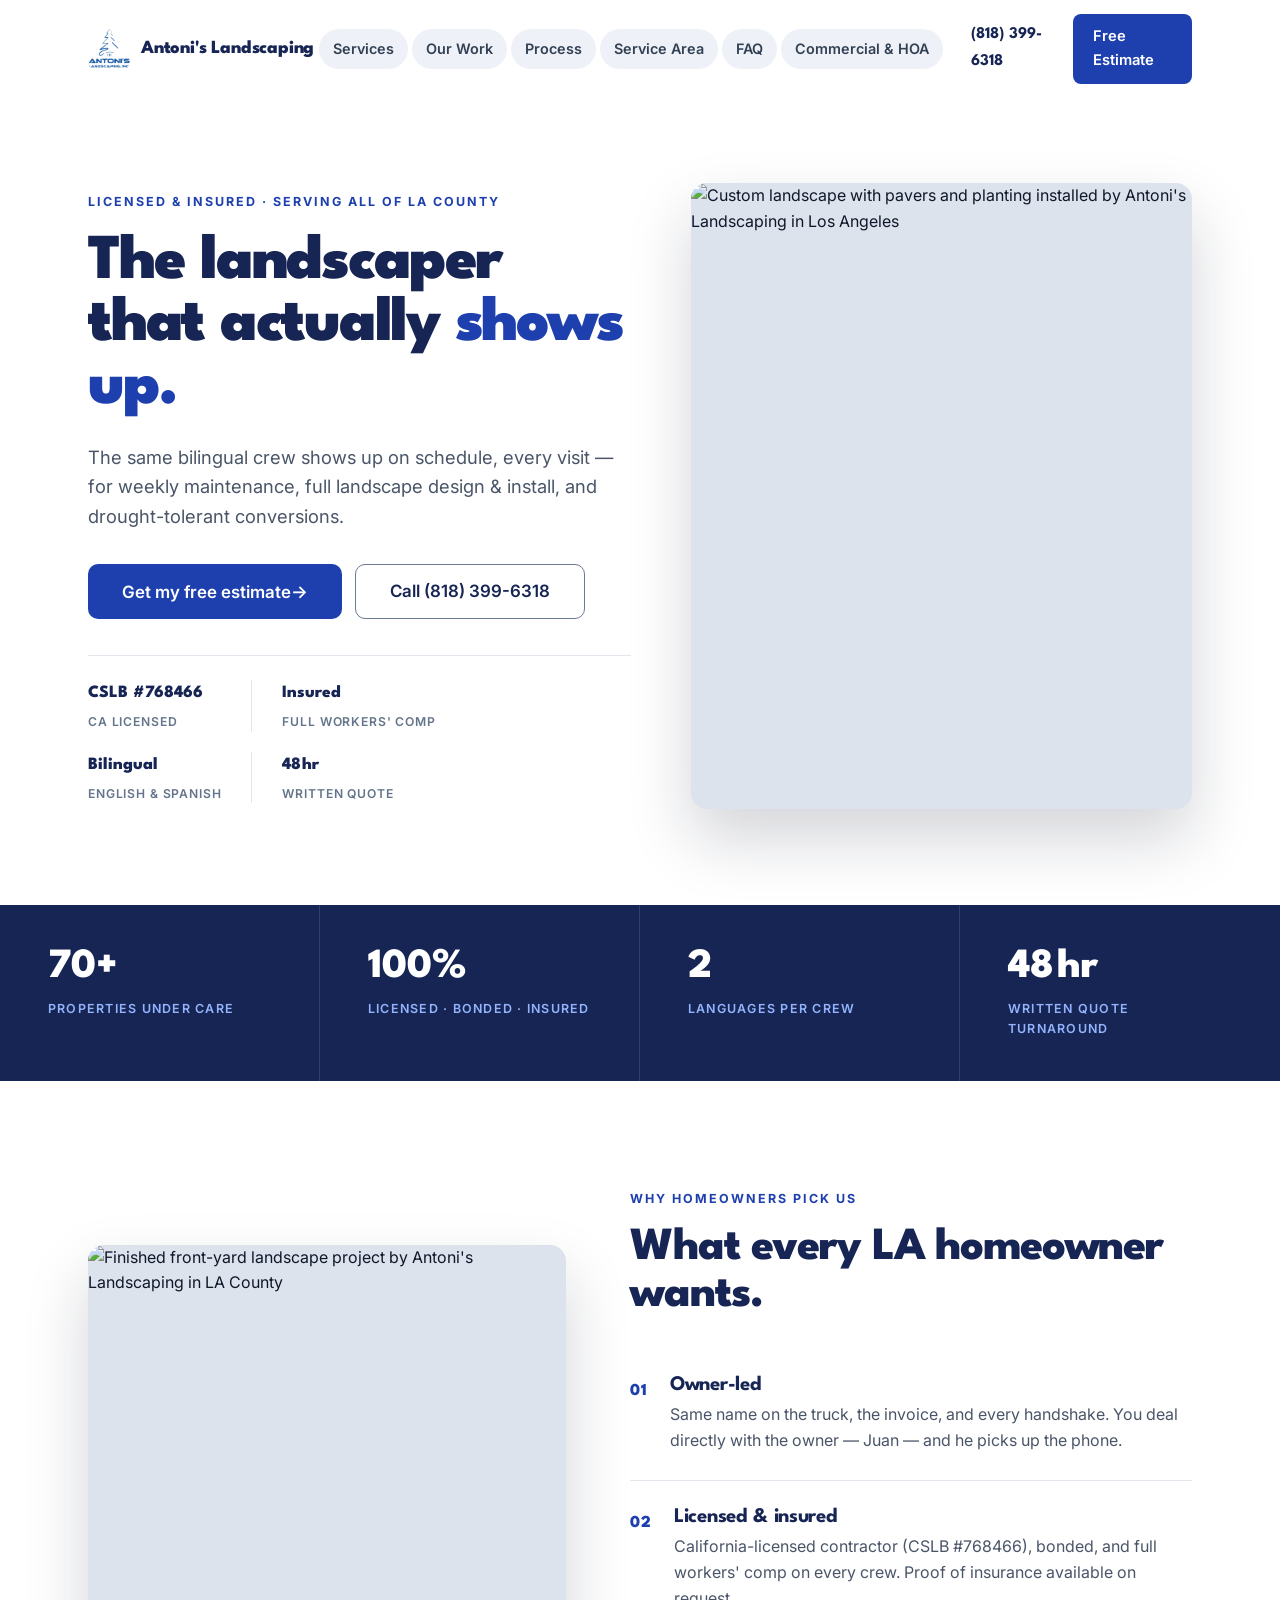
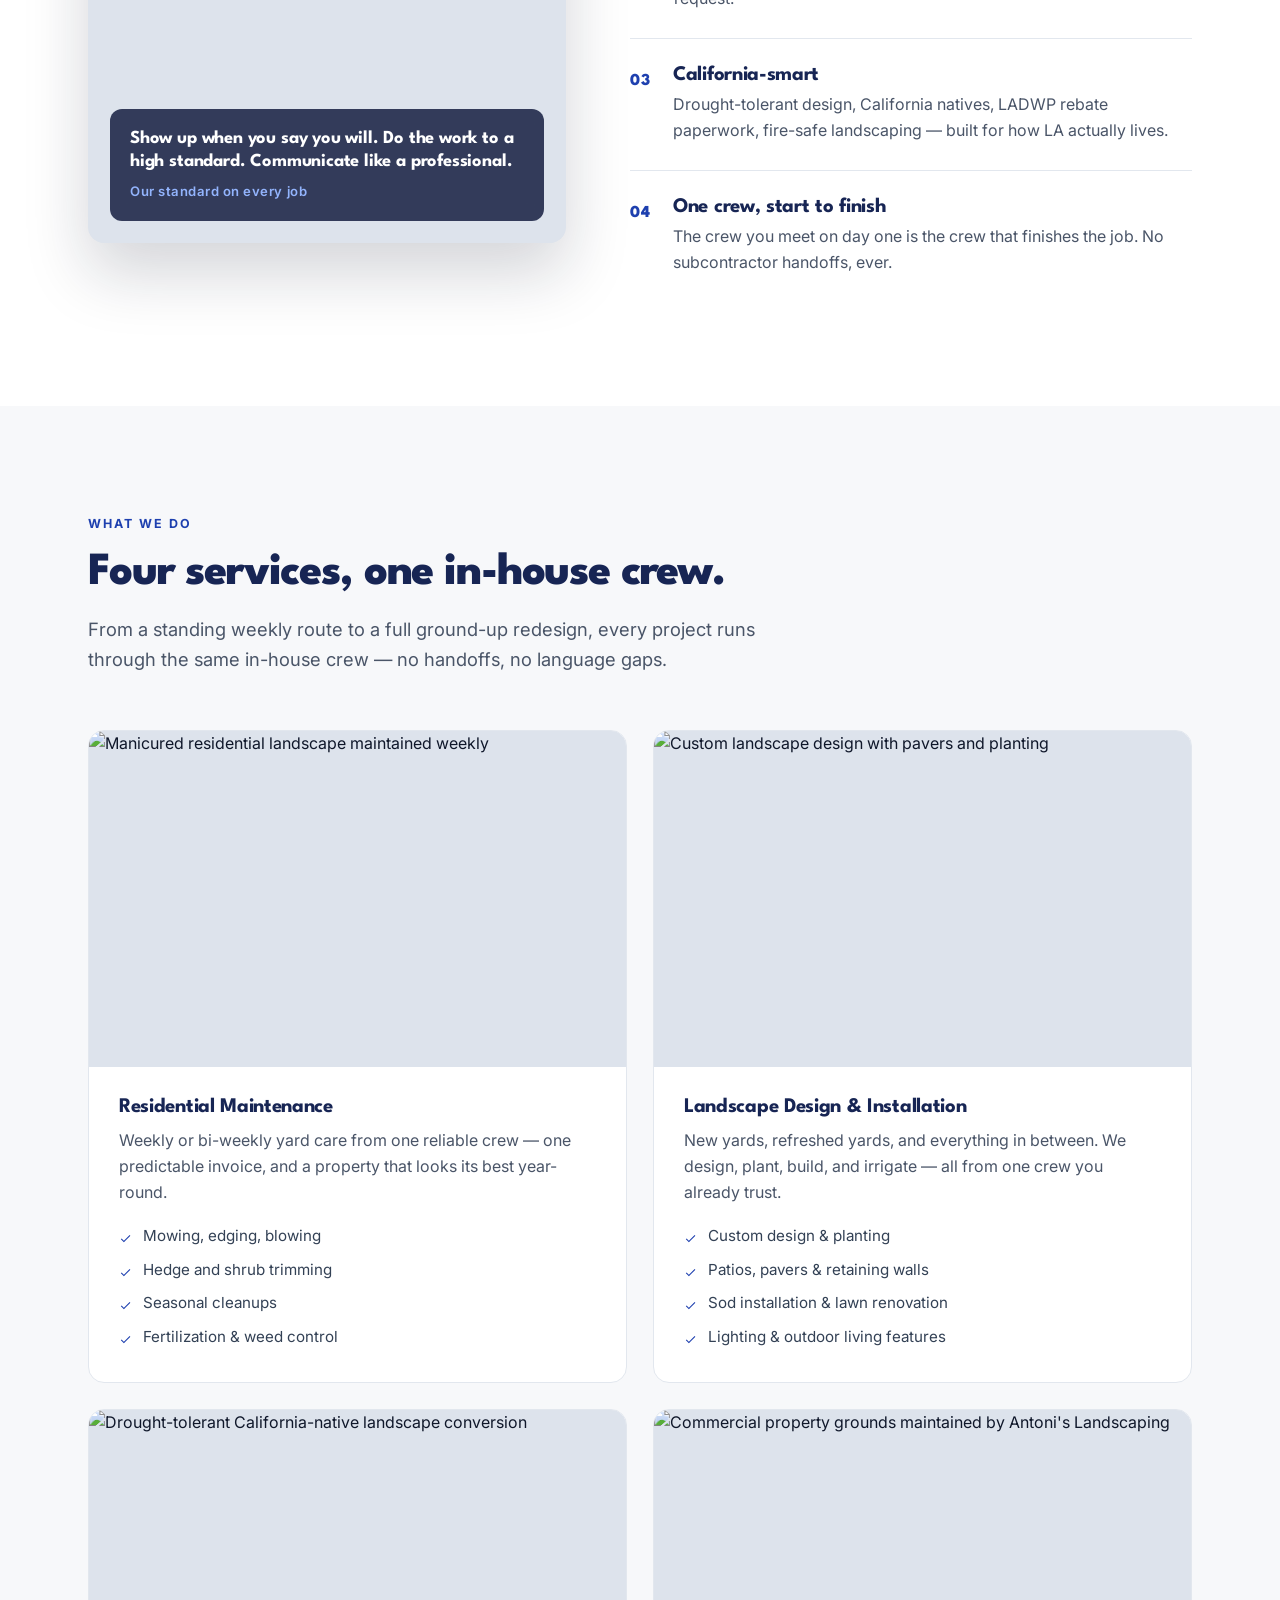
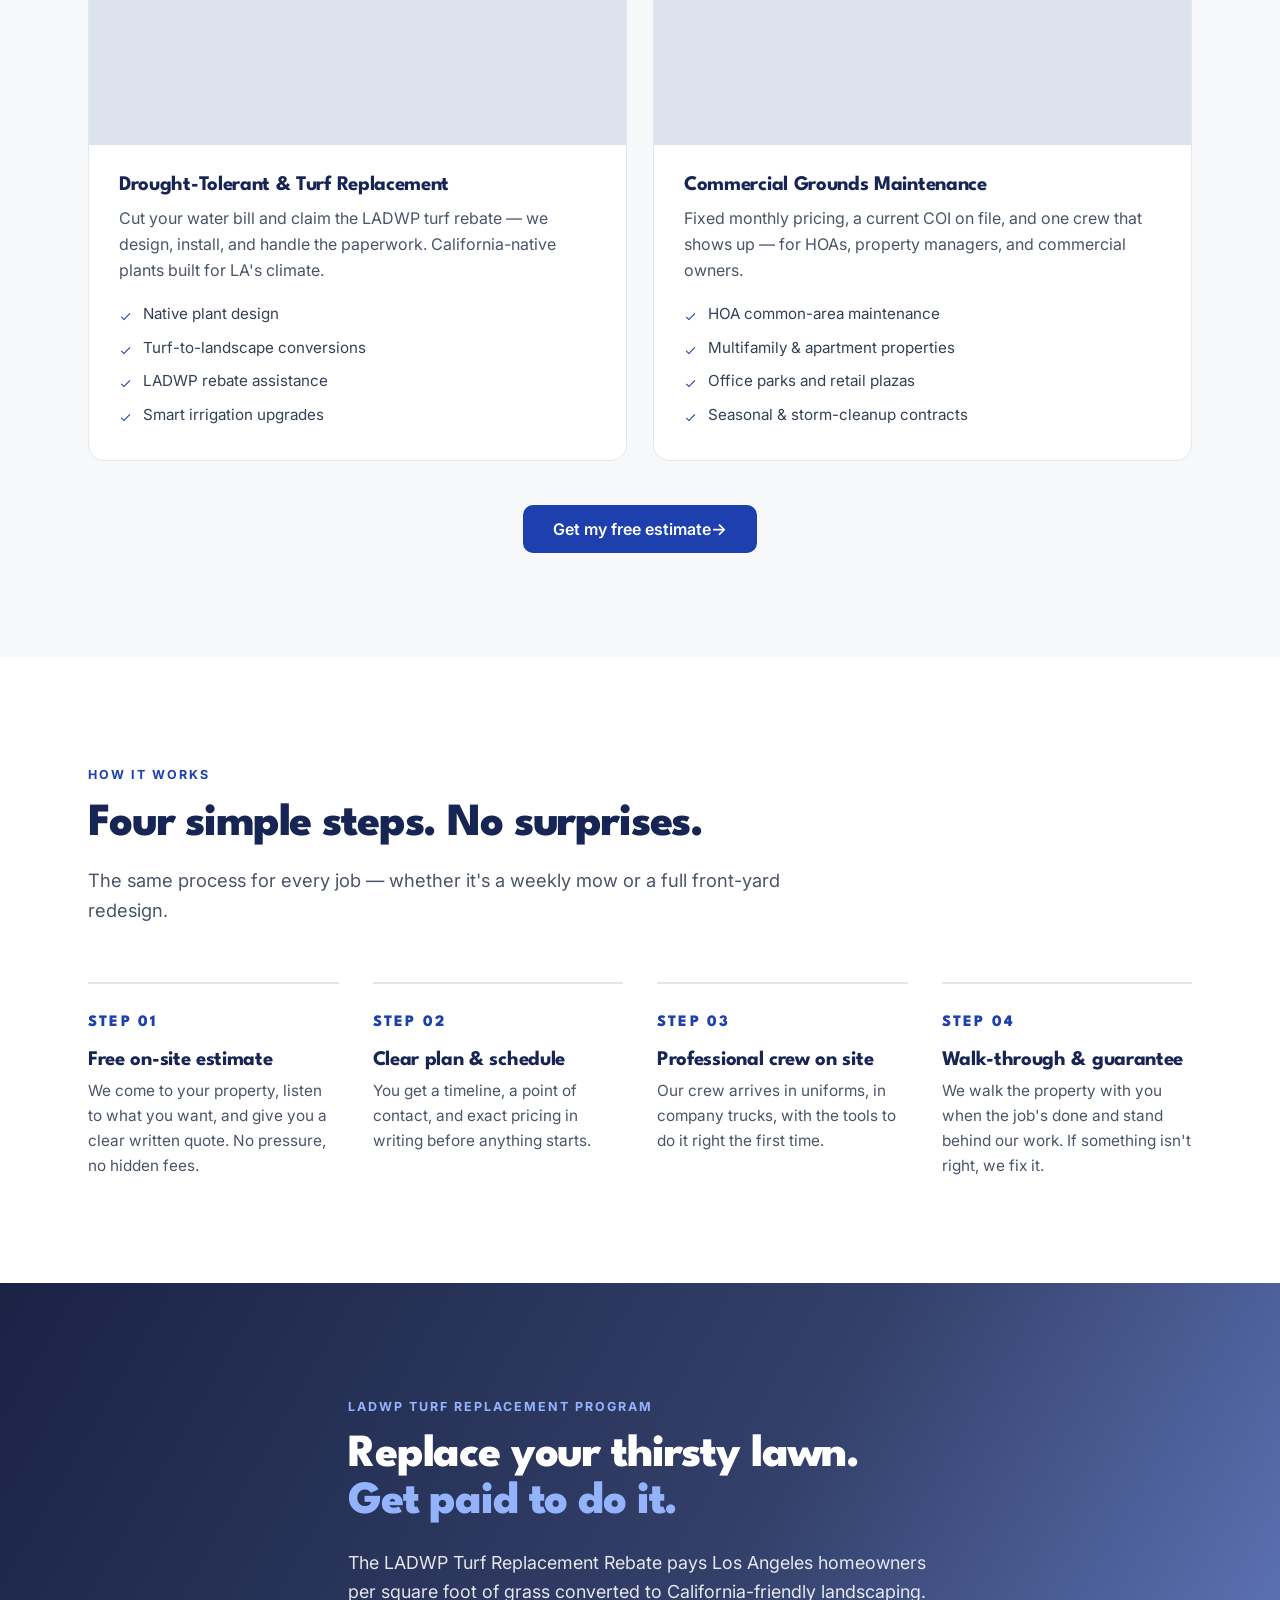
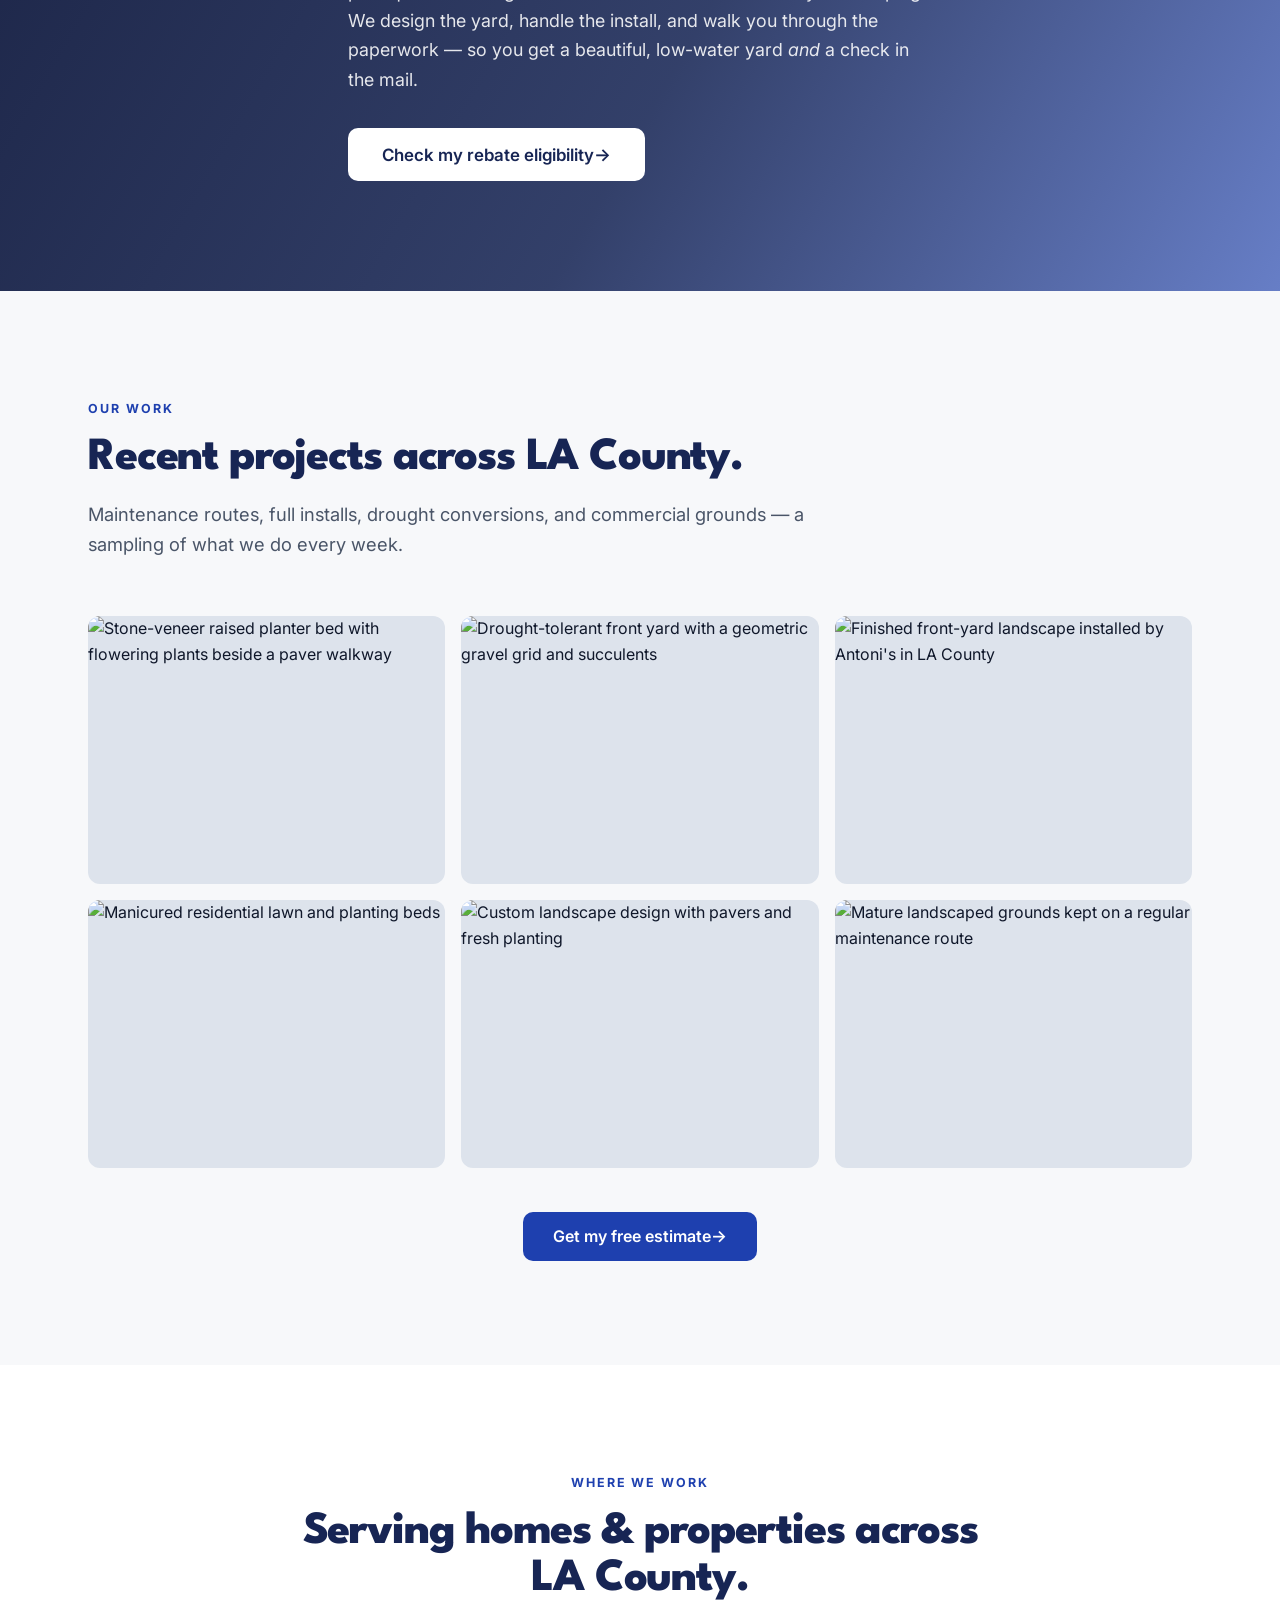
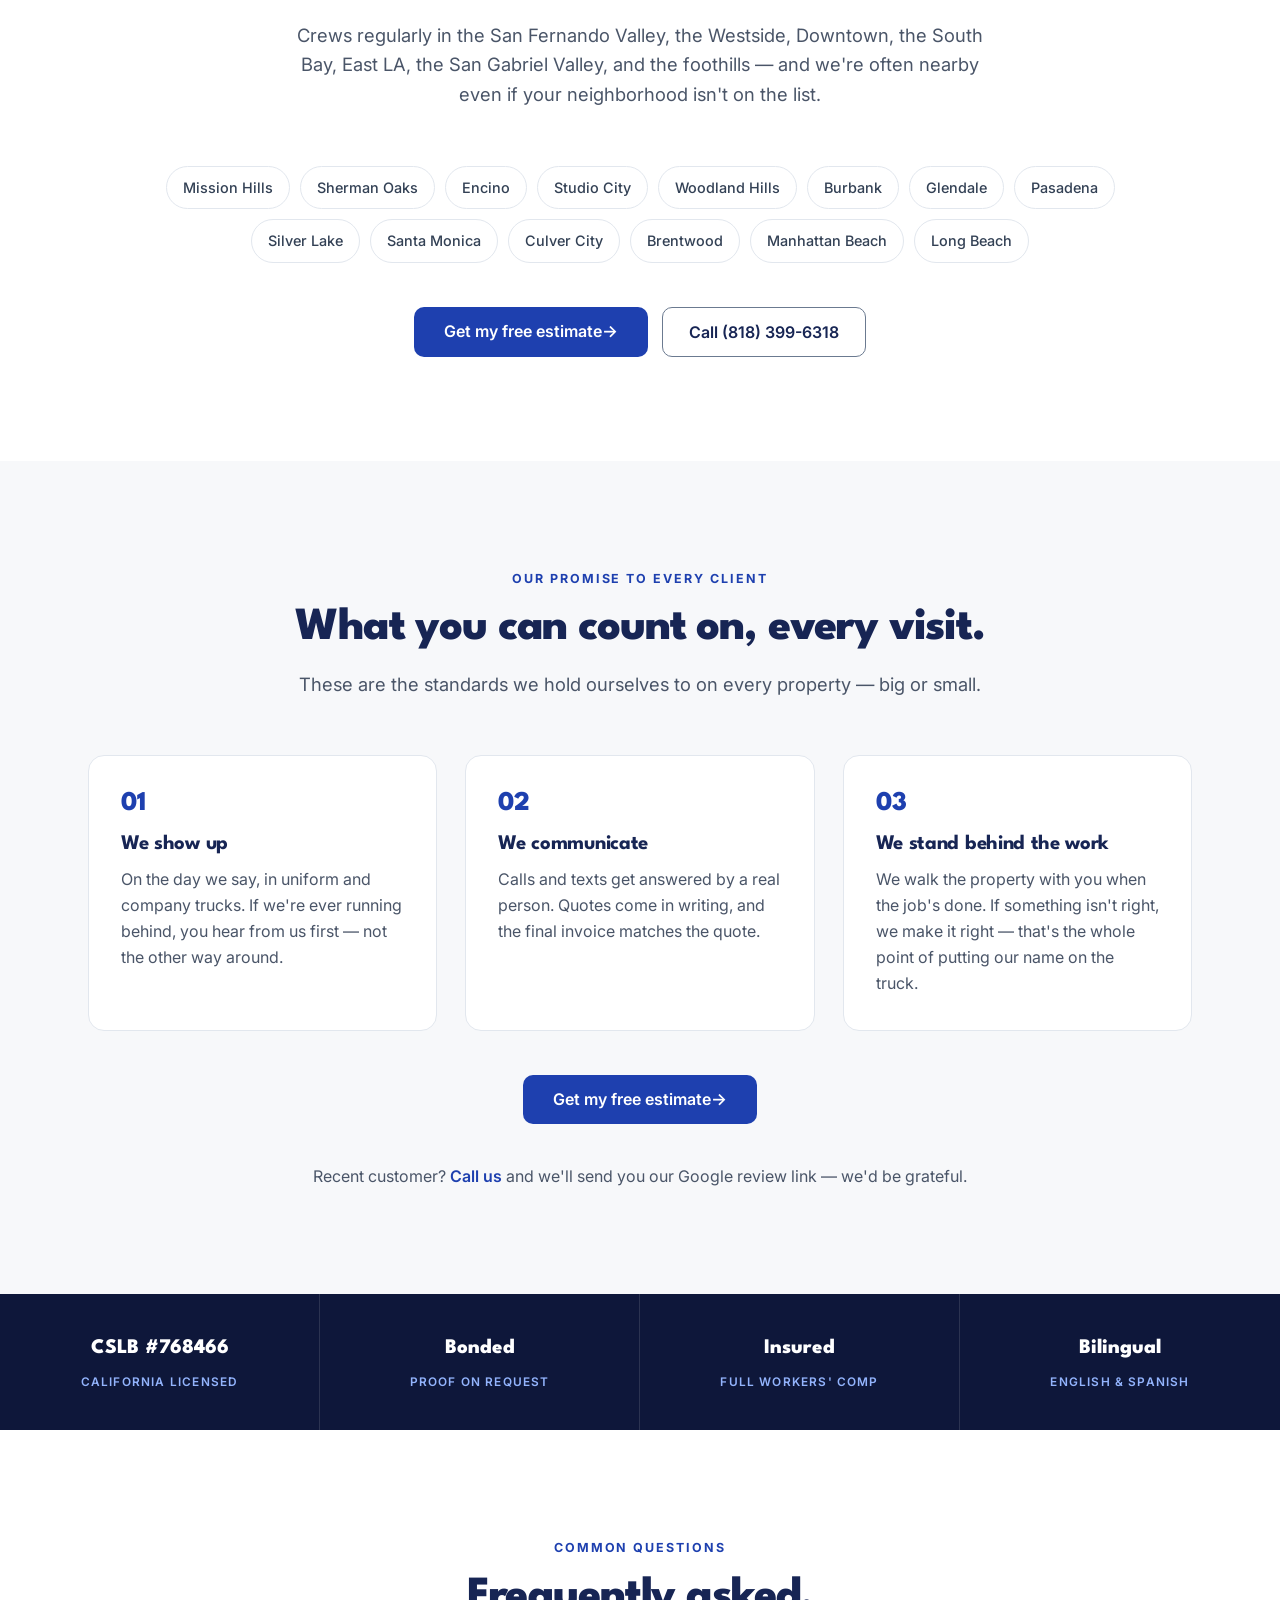
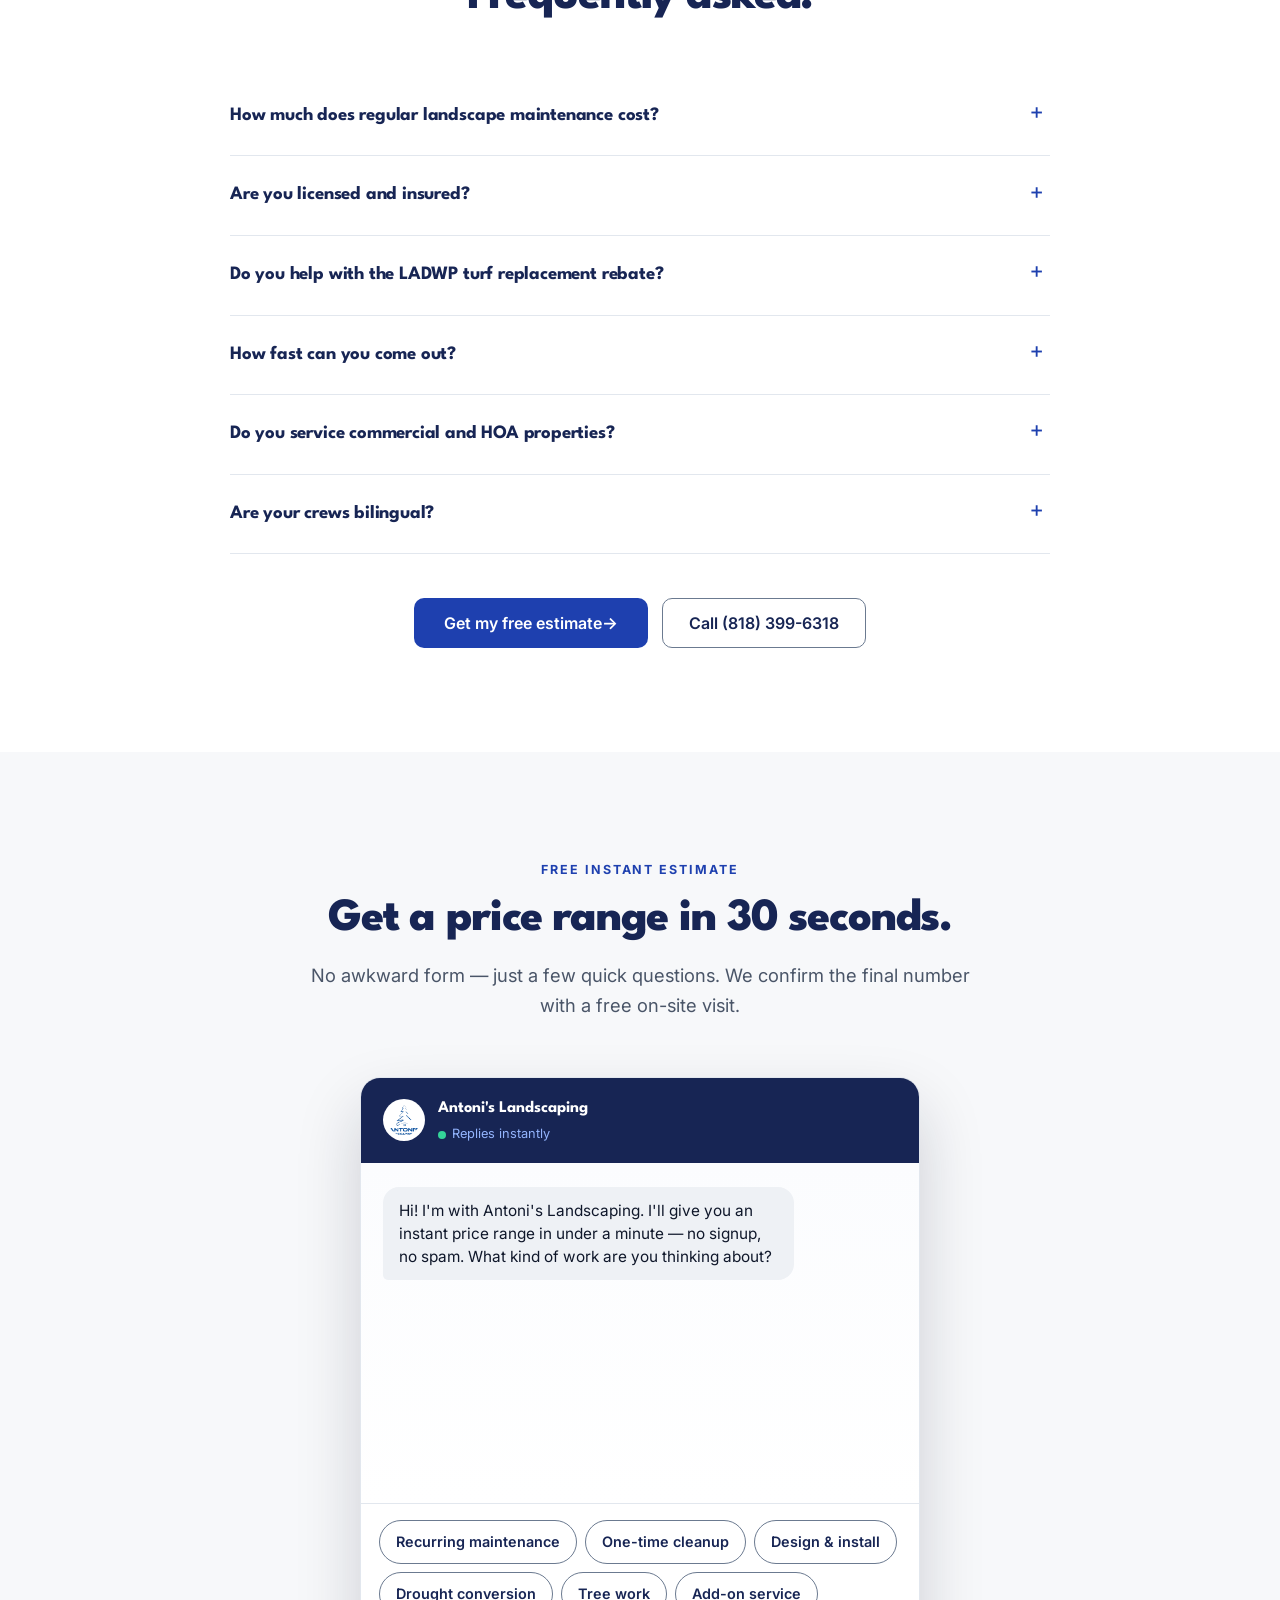
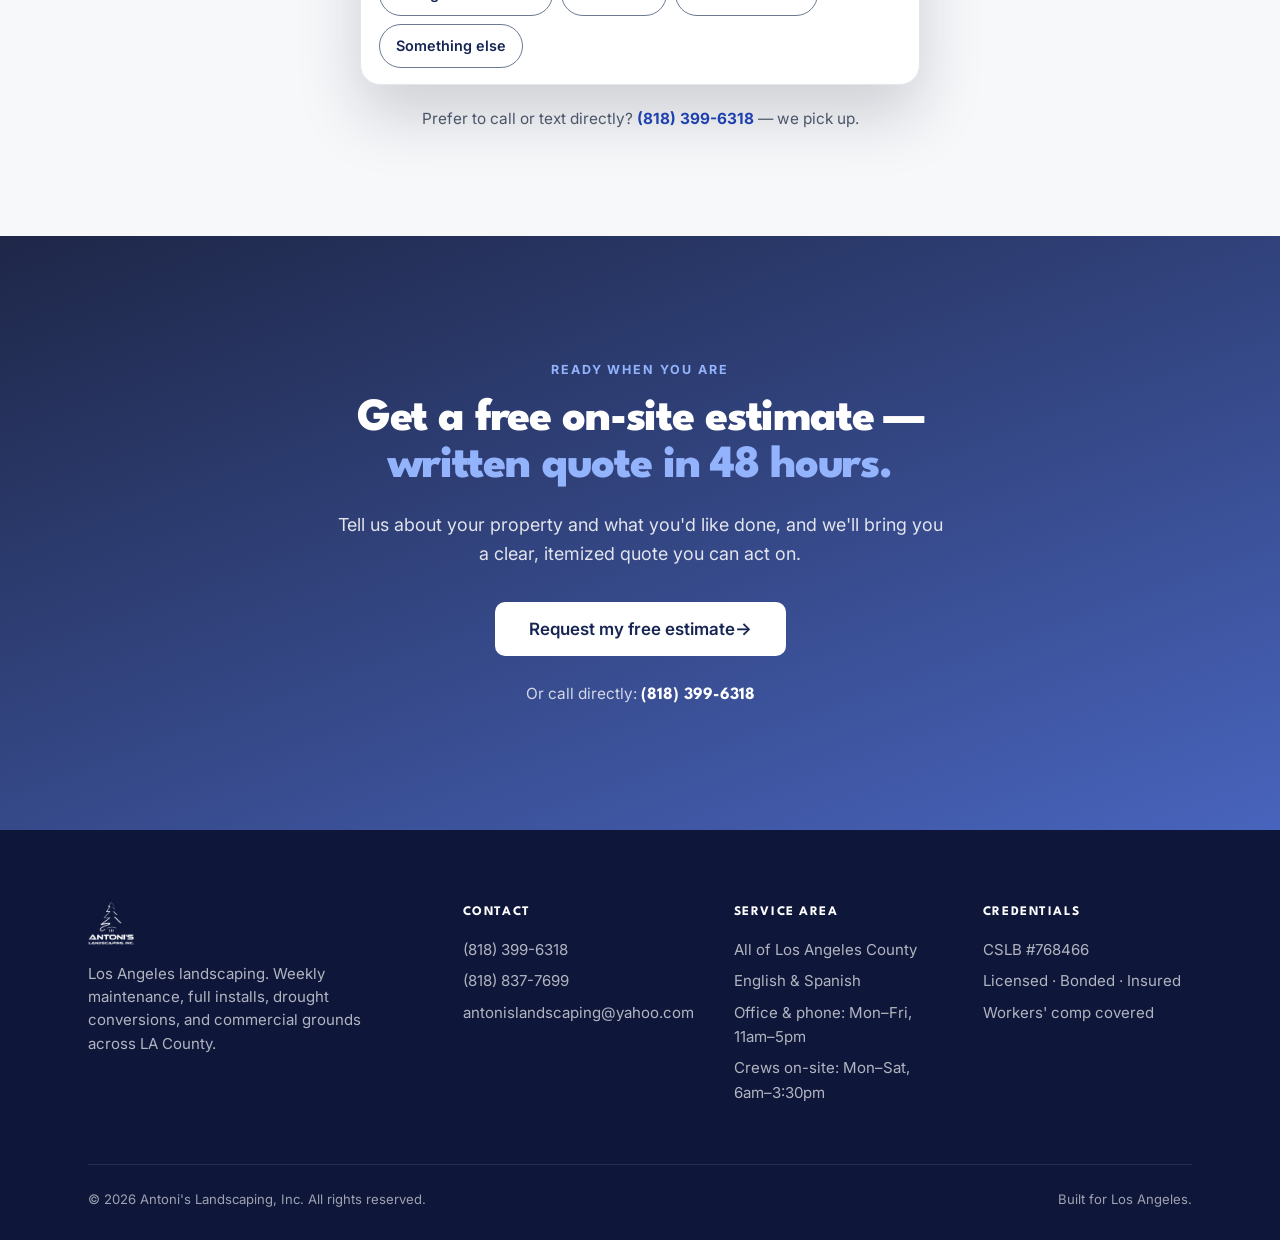
==== commit bbe41c35: "Rebuild estimator pricing model and flow on owner-confirmed prices Replaces the LA-market guesses wi" ====
--- a/index.html
+++ b/index.html
@@ -91,7 +91,7 @@
     {
       "@type": "Question",
       "name": "How much does regular landscape maintenance cost?",
-      "acceptedAnswer": { "@type": "Answer", "text": "Pricing depends on lot size, scope, and frequency, but most of our residential maintenance plans start around $120 per visit for bi-weekly service on a standard LA lot. We give a firm written quote after a free on-site visit so there are no surprises." }
+      "acceptedAnswer": { "@type": "Answer", "text": "Our regular maintenance starts around $80 per visit and depends on yard size and frequency. We give a firm written quote after a free on-site visit so there are no surprises." }
     },
     {
       "@type": "Question",
@@ -372,7 +372,7 @@
       <h2>Frequently asked.</h2>
     </div>
     <div class="faq-list">
-      <details><summary>How much does regular landscape maintenance cost?</summary><div>Pricing depends on lot size, scope, and frequency, but most of our residential maintenance plans start around $120 per visit for bi-weekly service on a standard LA lot. We give a firm written quote after a free on-site visit so there are no surprises.</div></details>
+      <details><summary>How much does regular landscape maintenance cost?</summary><div>Our regular maintenance starts around $80 per visit and depends on yard size and frequency. We give a firm written quote after a free on-site visit so there are no surprises.</div></details>
       <details><summary>Are you licensed and insured?</summary><div>Yes. We're a California-licensed contractor (CSLB #768466), fully insured, and carry workers' compensation for every member of our crew. We're happy to send proof of insurance before any job.</div></details>
       <details><summary>Do you help with the LADWP turf replacement rebate?</summary><div>Yes. We design the landscape, handle the install, and guide you through the LADWP application so you can claim the rebate. Ask us for a free rebate-eligibility check on your yard.</div></details>
       <details><summary>How fast can you come out?</summary><div>In most of LA County we can schedule a free estimate within 2–3 business days and start routine maintenance the week after. Installs and design projects are booked a few weeks out depending on scope.</div></details>
@@ -414,18 +414,66 @@
 </section>
 
 <script>
-  // ========== Pricing model (unchanged from form version) ==========
-  // CONFIGURE: tune these numbers to Antoni's actual price book.
-  // See Pricing_Calibration_for_Dad.md for the scenarios driving each constant.
+  // ========== Pricing model — Antoni's confirmed price book ==========
+  // These are the owner's real numbers, not market estimates. Two rules hold
+  // across every branch: the customer always sees a RANGE, and the range always
+  // closes with the on-site-visit disclaimer. Property type is collected as
+  // lead info only — it deliberately never touches the price.
+
+  const MIN_TOTAL  = 80;   // floor on maintenance and small add-on totals
+  const CLEANUP_HR = 68;   // one-time cleanup crew labor, per hour
+  const CUSTOM_HR  = 65;   // custom / "something else" work, per worker-hour
+  const HAUL_LOAD  = 480;  // green-waste haul-away, per load
+
   const SIZES = {
-    small:  { label: 'under 500 sq ft',    avgSqft:  350, maint: 120, cleanup:  280, install: [4.0, 8.0], drought: [8.0, 15.0], tree: 350 },
-    medium: { label: '500–2,000 sq ft',    avgSqft: 1200, maint: 180, cleanup:  500, install: [4.5, 8.5], drought: [8.5, 15.5], tree: 500 },
-    large:  { label: '2,000–5,000 sq ft',  avgSqft: 3500, maint: 260, cleanup:  850, install: [4.5, 9.0], drought: [9.0, 16.0], tree: 700 },
-    xlarge: { label: '5,000+ sq ft',       avgSqft: 7500, maint: 380, cleanup: 1400, install: [5.0, 10.0], drought: [10.0, 18.0], tree: 1000 },
+    small:  { label: 'Small — under 500 sq ft',    maintWeekly: [ 80,  80], cleanupHours: [ 2,  4] },
+    medium: { label: 'Medium — 500–2,000 sq ft',   maintWeekly: [ 80, 180], cleanupHours: [ 4,  8] },
+    large:  { label: 'Large — 2,000–5,000 sq ft',  maintWeekly: [180, 240], cleanupHours: [ 8, 16] },
+    xlarge: { label: 'Extra large — 5,000+ sq ft', maintWeekly: [240, 320], cleanupHours: [16, 28] },
   };
-  const FREQ_MULT = { weekly: 1.0, biweekly: 1.08, monthly: 1.25 };
-  const PROPERTY_MULT = { residential: 1.0, condo: 1.0, hoa: 1.20, commercial: 1.25 };
-  const RANGE = 0.18;
+
+  const FREQ_MULT  = { weekly: 1.0, biweekly: 1.5, monthly: 3.0 };
+  const FREQ_LABEL = { weekly: 'Weekly', biweekly: 'Biweekly', monthly: 'Monthly' };
+
+  // Design & install — priced per unit by project type. `rate` is [low, high];
+  // equal endpoints mean the rate is fixed and only the scope varies.
+  const INSTALL = {
+    sod:        { label: 'New sod',               rate: [6.00, 6.00],   unit: 'sq ft',         ask: 'About how many square feet of sod?',           ph: 'e.g. 800' },
+    bed:        { label: 'New plant bed',         rate: [7.50, 7.50],   unit: 'sq ft',         ask: 'About how many square feet of planting bed?',  ph: 'e.g. 300' },
+    irrigation: { label: 'Irrigation system',     rate: [2458, 2458],   unit: 'zones',         ask: 'How many zones?',                              ph: 'e.g. 4' },
+    drip:       { label: 'Drip conversion',       rate: [2106, 2106],   unit: 'zones',         ask: 'How many zones are you converting?',           ph: 'e.g. 3' },
+    paver:      { label: 'Paver patio / walkway', rate: [12, 18],       unit: 'sq ft',         ask: 'About how many square feet of paving?',        ph: 'e.g. 400' },
+    wall:       { label: 'Retaining wall',        rate: [85, 115],      unit: 'sq ft of face', ask: 'About how many square feet of wall face?',     ph: 'e.g. 120' },
+    lighting:   { label: 'Outdoor lighting',      rate: [78, 228],      unit: 'fixtures',      ask: 'How many fixtures?',                           ph: 'e.g. 8' },
+    drain:      { label: 'French drain',          rate: [35, 40],       unit: 'linear ft',     ask: 'About how many linear feet?',                  ph: 'e.g. 60' },
+    controller: { label: 'Smart controller',      rate: [350, 350],     unit: 'controllers',   ask: 'How many controllers?',                        ph: 'e.g. 1' },
+    sprinkler:  { label: 'Sprinkler repair',      quote: "Sprinkler repair runs **about $95/hour**, priced on the visit." },
+  };
+
+  const DROUGHT = {
+    removal: { label: 'Turf removal only',                          rate: 2.75 },
+    full:    { label: 'Full conversion — removal + natives + drip', rate: 12.00 },
+  };
+
+  const TREE_SIZE_LABEL = { small: 'Small — under 15 ft', medium: 'Medium — 15–30 ft', large: 'Large — 30+ ft' };
+  const TREE = {
+    trim:    { label: 'Trimming',       bySize: { small: [185, 350], medium: [350, 950], large: [950, 3500] } },
+    removal: { label: 'Removal',        bySize: { small: [650, 650], medium: [1850, 1850], large: null } },
+    stump:   { label: 'Stump grinding', flat: [450, 2200] },
+  };
+
+  // Add-ons — per-unit where a quantity makes sense, flat or hourly otherwise.
+  const ADDONS = {
+    palm:     { label: 'Palm trimming',             rate: [1200, 1200],   unit: 'palms',   ask: 'How many palms?',                      ph: 'e.g. 2' },
+    color:    { label: 'Seasonal color',            rate: [55, 55],       unit: 'flats',   ask: 'How many flats of flowers?',           ph: 'e.g. 6' },
+    mulch:    { label: 'Mulch / bark',              rate: [27.50, 27.50], unit: 'bags',    ask: 'How many bags?',                       ph: 'e.g. 10' },
+    fert:     { label: 'Fertilization',             flat: [125, 125],     unit: 'per application' },
+    weed:     { label: 'Weed control',              rate: [0.75, 0.75],   unit: 'sq ft',   ask: 'About how many square feet?',          ph: 'e.g. 1200' },
+    aeration: { label: 'Lawn aeration',             rate: [0.004, 0.004], unit: 'sq ft',   ask: 'About how many square feet of lawn?',  ph: 'e.g. 2000' },
+    patch:    { label: 'Sod / lawn patch',          rate: [10, 10],       unit: 'sq ft',   ask: 'About how many square feet to patch?', ph: 'e.g. 150' },
+    mow:      { label: 'Mowing / edging / blowing', quote: "Mowing, edging and blowing runs **$40/hour**, priced on site." },
+    hedge:    { label: 'Hedge / shrub trimming',    quote: "Hedge and shrub trimming runs **$68/hour**, priced on site." },
+  };
 
   const SERVICE_LABEL = {
     maintenance: 'Recurring maintenance',
@@ -433,6 +481,7 @@
     install: 'Design & install',
     drought: 'Drought conversion',
     tree: 'Tree work',
+    addon: 'Add-on service',
     other: 'Custom project',
   };
   const PROPERTY_LABEL = {
@@ -441,31 +490,82 @@
     hoa: 'HOA common area',
     commercial: 'Commercial / office',
   };
-  const FREQ_LABEL = { weekly: 'Weekly', biweekly: 'Biweekly', monthly: 'Monthly' };
-
-  const fmtMoney = n => '$' + (Math.round(n / 10) * 10).toLocaleString();
-
+
+  const BALLPARK = "This is a ballpark — we confirm the exact price with a free on-site visit.";
+
+  const fmtMoney = n => '$' + Math.round(n).toLocaleString('en-US');
+  // Collapses to a single figure when both ends round the same, so a fixed
+  // price reads "$650" rather than "$650–$650".
+  const fmtRange = (lo, hi) =>
+    Math.round(lo) === Math.round(hi) ? fmtMoney(lo) : fmtMoney(lo) + '–' + fmtMoney(hi);
+
+  // Returns { display, unit, note } when we can put a number on it, or
+  // { quote } when the job can only be priced on site.
   function computeEstimate(s) {
-    const sizeData = SIZES[s.size];
-    const propMult = PROPERTY_MULT[s.property] || 1.0;
-    let mid = null, unit = '';
+    const qty = parseFloat(s.qty) || 0;
+
     if (s.service === 'maintenance') {
-      mid = sizeData.maint * propMult * (FREQ_MULT[s.frequency] || 1.0);
-      unit = 'per visit';
-    } else if (s.service === 'cleanup') {
-      mid = sizeData.cleanup * propMult; unit = 'one-time';
-    } else if (s.service === 'install') {
-      const [lo, hi] = sizeData.install;
-      mid = ((lo + hi) / 2) * sizeData.avgSqft * propMult; unit = 'project total';
-    } else if (s.service === 'drought') {
-      const [lo, hi] = sizeData.drought;
-      mid = ((lo + hi) / 2) * sizeData.avgSqft * propMult; unit = 'project total';
-    } else if (s.service === 'tree') {
-      mid = sizeData.tree * propMult; unit = 'per tree';
-    }
-    if (mid === null) return { display: 'Custom quote', unit: '' };
-    const lo = mid * (1 - RANGE), hi = mid * (1 + RANGE);
-    return { display: fmtMoney(lo) + '–' + fmtMoney(hi), unit };
+      const [lo, hi] = SIZES[s.size].maintWeekly;
+      const mult = FREQ_MULT[s.frequency] || 1.0;
+      return {
+        display: fmtRange(Math.max(MIN_TOTAL, lo * mult), Math.max(MIN_TOTAL, hi * mult)),
+        unit: 'per visit',
+      };
+    }
+
+    if (s.service === 'cleanup') {
+      const [hLo, hHi] = SIZES[s.size].cleanupHours;
+      return {
+        display: fmtRange(hLo * CLEANUP_HR, hHi * CLEANUP_HR),
+        unit: 'one-time labor',
+        note: "That's roughly " + hLo + "–" + hHi + " hours of crew time at $" + CLEANUP_HR + "/hour, plus about $" + HAUL_LOAD + " per load for green-waste haul-away.",
+      };
+    }
+
+    if (s.service === 'install') {
+      const p = INSTALL[s.projectType];
+      if (p.quote) return { quote: p.quote };
+      return {
+        display: fmtRange(qty * p.rate[0], qty * p.rate[1]),
+        unit: 'project total (materials + labor vary — confirmed on site)',
+      };
+    }
+
+    if (s.service === 'drought') {
+      const d = DROUGHT[s.droughtMode];
+      return {
+        display: fmtRange(qty * d.rate, qty * d.rate),
+        unit: 'project total',
+        note: "We handle the LADWP rebate paperwork at no charge — it can pay you back per sq ft removed.",
+      };
+    }
+
+    if (s.service === 'tree') {
+      const job  = TREE[s.treeJob];
+      const band = job.flat || (job.bySize && job.bySize[s.treeSize]);
+      if (!band) return { quote: "A tree that size is priced on site — we look at reach, drop zone and access before we can put a number on it." };
+      return {
+        display: fmtRange(band[0], band[1]),
+        unit: job === TREE.stump ? 'per stump' : 'per tree',
+        note: "Final price depends on the tree — confirmed on site.",
+      };
+    }
+
+    if (s.service === 'addon') {
+      const a = ADDONS[s.addon];
+      if (a.quote) return { quote: a.quote };
+      if (a.flat)  return { display: fmtRange(Math.max(MIN_TOTAL, a.flat[0]), Math.max(MIN_TOTAL, a.flat[1])), unit: a.unit };
+      return {
+        display: fmtRange(Math.max(MIN_TOTAL, qty * a.rate[0]), Math.max(MIN_TOTAL, qty * a.rate[1])),
+        unit: 'total',
+      };
+    }
+
+    if (s.service === 'other') {
+      return { quote: "Custom work runs **about $" + CUSTOM_HR + "/worker-hour**; we'll confirm with a free on-site visit." };
+    }
+
+    return { quote: "We'll price this one on site." };
   }
 
   // ========== Chat UI primitives ==========
@@ -594,6 +694,25 @@
   const FORMSPREE_ID = 'xeebqzgg';
   const LEAD_EMAIL   = 'antonislandscaping@yahoo.com';
 
+  // Human-readable summary of the branch-specific answers, so a lead reads
+  // "Project: Drip conversion / Quantity: 3 zones" rather than just
+  // "Design & install". Only the keys the chosen branch actually set appear.
+  function leadDetails(s) {
+    const rows = [];
+    if (s.size)        rows.push(['Size',      SIZES[s.size].label]);
+    if (s.frequency)   rows.push(['Frequency', FREQ_LABEL[s.frequency]]);
+    if (s.projectType) rows.push(['Project',   INSTALL[s.projectType].label]);
+    if (s.droughtMode) rows.push(['Scope',     DROUGHT[s.droughtMode].label]);
+    if (s.treeJob)     rows.push(['Tree job',  TREE[s.treeJob].label]);
+    if (s.treeSize)    rows.push(['Tree size', TREE_SIZE_LABEL[s.treeSize]]);
+    if (s.addon)       rows.push(['Add-on',    ADDONS[s.addon].label]);
+    if (s.qty) {
+      const unit = (INSTALL[s.projectType] || ADDONS[s.addon] || {}).unit || 'sq ft';
+      rows.push(['Quantity', s.qty + ' ' + unit]);
+    }
+    return rows;
+  }
+
   // Builds a mailto: fallback so a lead can still reach the business
   // by email even if the automated submit fails or isn't configured yet.
   function buildLeadMailto(state) {
@@ -606,10 +725,8 @@
       'ZIP: '       + (state.zip   || ''),
       'Service: '   + (SERVICE_LABEL[state.service] || state.service || ''),
       'Property: '  + (PROPERTY_LABEL[state.property] || state.property || '—'),
-      'Size: '      + (SIZES[state.size]?.label || state.size || '—'),
-      'Frequency: ' + (FREQ_LABEL[state.frequency] || state.frequency || '—'),
       'Estimate: '  + (state.estimateDisplay || 'Custom — pending call'),
-    ];
+    ].concat(leadDetails(state).map(([k, v]) => k + ': ' + v));
     const subject = "Website estimate request" + (state.name ? ' — ' + state.name : '');
     return 'mailto:' + LEAD_EMAIL +
       '?subject=' + encodeURIComponent(subject) +
@@ -631,8 +748,7 @@
     fd.append('zip',   state.zip   || '');
     fd.append('service',  SERVICE_LABEL[state.service]  || state.service || '');
     if (state.property)  fd.append('property',  PROPERTY_LABEL[state.property] || state.property);
-    if (state.size)      fd.append('size',      SIZES[state.size]?.label || state.size);
-    if (state.frequency) fd.append('frequency', FREQ_LABEL[state.frequency] || state.frequency);
+    leadDetails(state).forEach(([k, v]) => fd.append(k.toLowerCase().replace(/ /g, '_'), v));
     fd.append('estimate', state.estimateDisplay || 'Custom — pending call');
     // Formspree's free plan rejects file uploads, so we don't send the image
     // itself — we flag that one was offered so the team can collect it on the call.
@@ -649,6 +765,15 @@
   }
 
   // ========== Conversation flow ==========
+  // Turns a price-book table into chips, so the menu and the math can never
+  // drift apart.
+  const menuChips = table => Object.keys(table).map(k => ({ label: table[k].label, value: k }));
+
+  // Asks "how many / how much", echoing the unit so the answer is unambiguous.
+  function askQty(spec) {
+    return textInput(spec.ph, 'number', v => parseFloat(v) > 0, 'Amount in ' + spec.unit);
+  }
+
   async function runFlow() {
     const state = {};
 
@@ -660,49 +785,76 @@
       { label: 'Design & install',      value: 'install' },
       { label: 'Drought conversion',    value: 'drought' },
       { label: 'Tree work',             value: 'tree' },
+      { label: 'Add-on service',        value: 'addon' },
       { label: 'Something else',        value: 'other' },
     ]);
 
-    if (state.service === 'other') {
-      await botSay("No problem — happy to help. I'll grab a few quick details so we can call you back with a custom quote.");
-      state.estimateDisplay = 'Custom quote';
-      updateEstimatePill('Custom quote');
-    } else {
-      await botSay("Got it. What kind of property is it?");
-      state.property = await chips([
-        { label: 'Single-family home',    value: 'residential' },
-        { label: 'Condo / townhouse',     value: 'condo' },
-        { label: 'HOA common area',       value: 'hoa' },
-        { label: 'Commercial / office',   value: 'commercial' },
+    if (state.service === 'maintenance') {
+      await botSay("Got it. Roughly how big is the yard?");
+      state.size = await chips(menuChips(SIZES));
+      await botSay("And how often would you want us out?");
+      state.frequency = await chips([
+        { label: 'Weekly',   value: 'weekly' },
+        { label: 'Biweekly', value: 'biweekly' },
+        { label: 'Monthly',  value: 'monthly' },
       ]);
 
-      await botSay("Roughly how big is the area?");
-      state.size = await chips([
-        { label: 'Small — under 500 sq ft',       value: 'small' },
-        { label: 'Medium — 500–2,000 sq ft',      value: 'medium' },
-        { label: 'Large — 2,000–5,000 sq ft',     value: 'large' },
-        { label: 'Extra large — 5,000+ sq ft',    value: 'xlarge' },
-      ]);
-
-      if (state.service === 'maintenance') {
-        await botSay("How often would you want us to come?");
-        state.frequency = await chips([
-          { label: 'Weekly',   value: 'weekly' },
-          { label: 'Biweekly', value: 'biweekly' },
-          { label: 'Monthly',  value: 'monthly' },
-        ]);
+    } else if (state.service === 'cleanup') {
+      await botSay("Got it. Roughly how big is the area that needs cleaning up?");
+      state.size = await chips(menuChips(SIZES));
+
+    } else if (state.service === 'install') {
+      await botSay("Nice — what are we building?");
+      state.projectType = await chips(menuChips(INSTALL));
+      const project = INSTALL[state.projectType];
+      if (!project.quote) {
+        await botSay(project.ask);
+        state.qty = await askQty(project);
       }
 
-      const est = computeEstimate(state);
+    } else if (state.service === 'drought') {
+      await botSay("Great call — about how many square feet of lawn are we looking at?");
+      state.qty = await textInput('e.g. 500', 'number', v => parseFloat(v) > 0, 'Lawn area in sq ft');
+      await botSay("Do you just want the turf taken out, or the full conversion?");
+      state.droughtMode = await chips(menuChips(DROUGHT));
+
+    } else if (state.service === 'tree') {
+      await botSay("Got it. What does the tree need?");
+      state.treeJob = await chips(menuChips(TREE));
+      if (TREE[state.treeJob].bySize) {
+        await botSay("About how tall is it?");
+        state.treeSize = await chips(
+          Object.keys(TREE_SIZE_LABEL).map(k => ({ label: TREE_SIZE_LABEL[k], value: k }))
+        );
+      }
+
+    } else if (state.service === 'addon') {
+      await botSay("Sure — which one?");
+      state.addon = await chips(menuChips(ADDONS));
+      const addon = ADDONS[state.addon];
+      if (!addon.quote && !addon.flat) {
+        await botSay(addon.ask);
+        state.qty = await askQty(addon);
+      }
+    }
+
+    // ----- Present the number (or say honestly that it needs a site visit) -----
+    const est = computeEstimate(state);
+
+    if (est.display) {
       state.estimateDisplay = est.display + (est.unit ? ' (' + est.unit + ')' : '');
       updateEstimatePill(est.display);
-
-      await botSay(`Based on that, your estimate is **${est.display}** ${est.unit}. We confirm the final number with a free on-site visit — no obligation.`);
-
-      if (state.service === 'drought') {
-        await botSay("💡 You may also qualify for a **LADWP rebate** of up to $3 per sq ft of removed turf — we handle the paperwork and apply it to your final invoice.");
-      }
-
+      await botSay("Based on that, your estimate is **" + est.display + "** " + est.unit + ".");
+    } else {
+      state.estimateDisplay = 'Custom — priced on site';
+      updateEstimatePill('On-site quote');
+      await botSay(est.quote);
+    }
+    if (est.note) await botSay(est.note);
+    // "Something else" already ends on the free-visit promise, so don't say it twice.
+    if (state.service !== 'other') await botSay(BALLPARK);
+
+    if (state.service !== 'other') {
       await botSay("Want me to set up a free visit?");
       const proceed = await chips([
         { label: '✓ Yes, send my info to Antoni’s', value: 'yes' },
@@ -715,7 +867,17 @@
       }
     }
 
-    await botSay("Great. What's your name?");
+    // ----- Lead capture. Property type lives here: it's context for the crew,
+    // not a price input. -----
+    await botSay("Great. What kind of property is it?");
+    state.property = await chips([
+      { label: 'Single-family home',  value: 'residential' },
+      { label: 'Condo / townhouse',   value: 'condo' },
+      { label: 'HOA common area',     value: 'hoa' },
+      { label: 'Commercial / office', value: 'commercial' },
+    ]);
+
+    await botSay("And what's your name?");
     state.name = await textInput('Your name', 'text', v => v.length >= 2);
 
     const firstName = state.name.split(/\s+/)[0];
--- a/assets/site.css
+++ b/assets/site.css
@@ -61,9 +61,10 @@
 .brand{display:flex;align-items:center;gap:11px;}
 .brand img{height:42px;width:42px;border-radius:8px;object-fit:contain;}
 .brand b{font-family:var(--disp);font-weight:800;font-size:1.16rem;color:var(--navy);letter-spacing:-0.01em;line-height:1;}
-.nav-links{display:flex;gap:28px;margin-left:14px;}
-.nav-links a{font-weight:500;font-size:.94rem;color:var(--g700);transition:color .15s ease;}
-.nav-links a:hover{color:var(--blue);}
+.nav-links{display:flex;gap:4px;margin-left:10px;}
+.nav-links a{font-weight:600;font-size:.9rem;color:var(--g700);padding:8px 14px;border-radius:999px;background:#eef1f7;white-space:nowrap;flex:none;transition:background .15s ease,color .15s ease;}
+.nav-links a:hover{color:var(--blue);background:rgba(30,64,175,.12);}
+.nav-links a[aria-current="page"]{color:var(--blue);background:rgba(30,64,175,.16);font-weight:700;}
 .nav-right{margin-left:auto;display:flex;align-items:center;gap:18px;}
 .nav-phone{font-family:var(--disp);font-weight:700;font-size:1.02rem;color:var(--navy);letter-spacing:.01em;transition:color .15s ease;}
 .nav-phone:hover{color:var(--blue);}
@@ -77,9 +78,9 @@
 .hero h1 .accent{color:var(--blue);}
 .hero .subhead{font-size:1.15rem;color:var(--g600);max-width:48ch;margin-top:24px;}
 .hero-actions{display:flex;gap:13px;margin-top:32px;flex-wrap:wrap;}
-.hero-proof{display:flex;margin-top:40px;border-top:1px solid var(--g200);padding-top:24px;flex-wrap:wrap;gap:0;}
-.hero-proof .it{padding-right:24px;margin-right:24px;border-right:1px solid var(--g200);}
-.hero-proof .it:last-child{border:none;margin:0;padding:0;}
+.hero-proof{display:grid;grid-template-columns:repeat(2,max-content);row-gap:20px;margin-top:36px;border-top:1px solid var(--g200);padding-top:24px;}
+.hero-proof .it{padding-right:30px;}
+.hero-proof .it:nth-child(2n){border-left:1px solid var(--g200);padding-left:30px;padding-right:0;}
 .hero-proof .t{font-family:var(--disp);font-weight:800;font-size:1.08rem;color:var(--navy);}
 .hero-proof .s{font-size:.76rem;text-transform:uppercase;letter-spacing:.07em;color:var(--g500);margin-top:4px;font-weight:600;}
 .hero-media{position:relative;}
@@ -256,7 +257,7 @@
 .nav-cta{display:inline-flex;align-items:center;}
 .chip{display:inline-flex;align-items:center;}
 .chat-form button{min-width:44px;justify-content:center;}
-.nav-links a{display:inline-flex;align-items:center;min-height:40px;}
+.nav-links a{display:inline-flex;align-items:center;justify-content:center;min-height:40px;}
 .nav-phone{display:flex;align-items:center;min-height:44px;}
 [hidden]{display:none!important;}
 .skip-link{position:absolute;left:-9999px;top:0;z-index:200;background:var(--blue);color:#fff;padding:12px 18px;font-weight:600;border-radius:0 0 8px 0;}
@@ -284,6 +285,7 @@
   h2{font-size:1.8rem;}
   .stats-grid,.creds-grid,.proc-grid,.work-grid,.foot-grid{grid-template-columns:1fr;}
   .stats .it,.creds .it{border-right:none;}
-  .hero-proof .it{padding-right:16px;margin-right:16px;}
+  .hero-proof .it{padding-right:18px;}
+  .hero-proof .it:nth-child(2n){padding-left:18px;}
 }
 @media(prefers-reduced-motion:reduce){*{animation:none!important;transition:none!important;}html{scroll-behavior:auto;}}
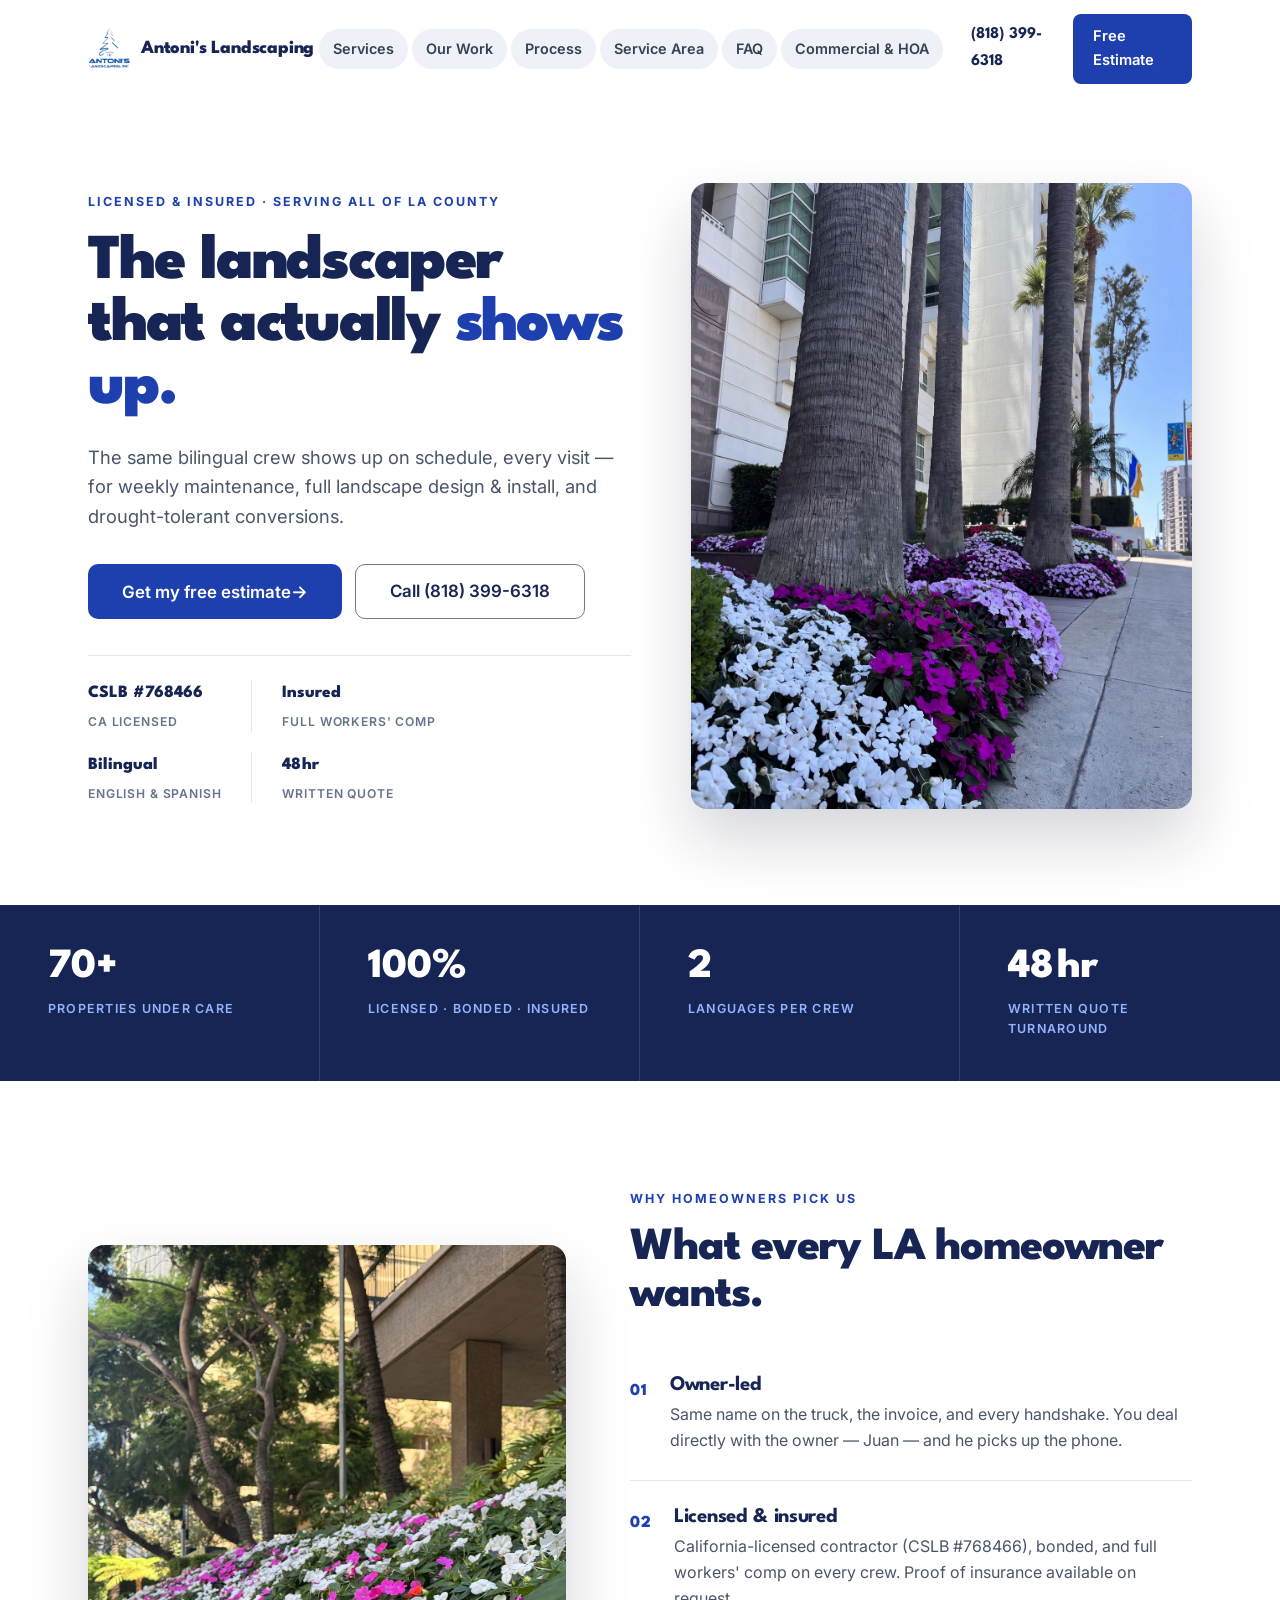
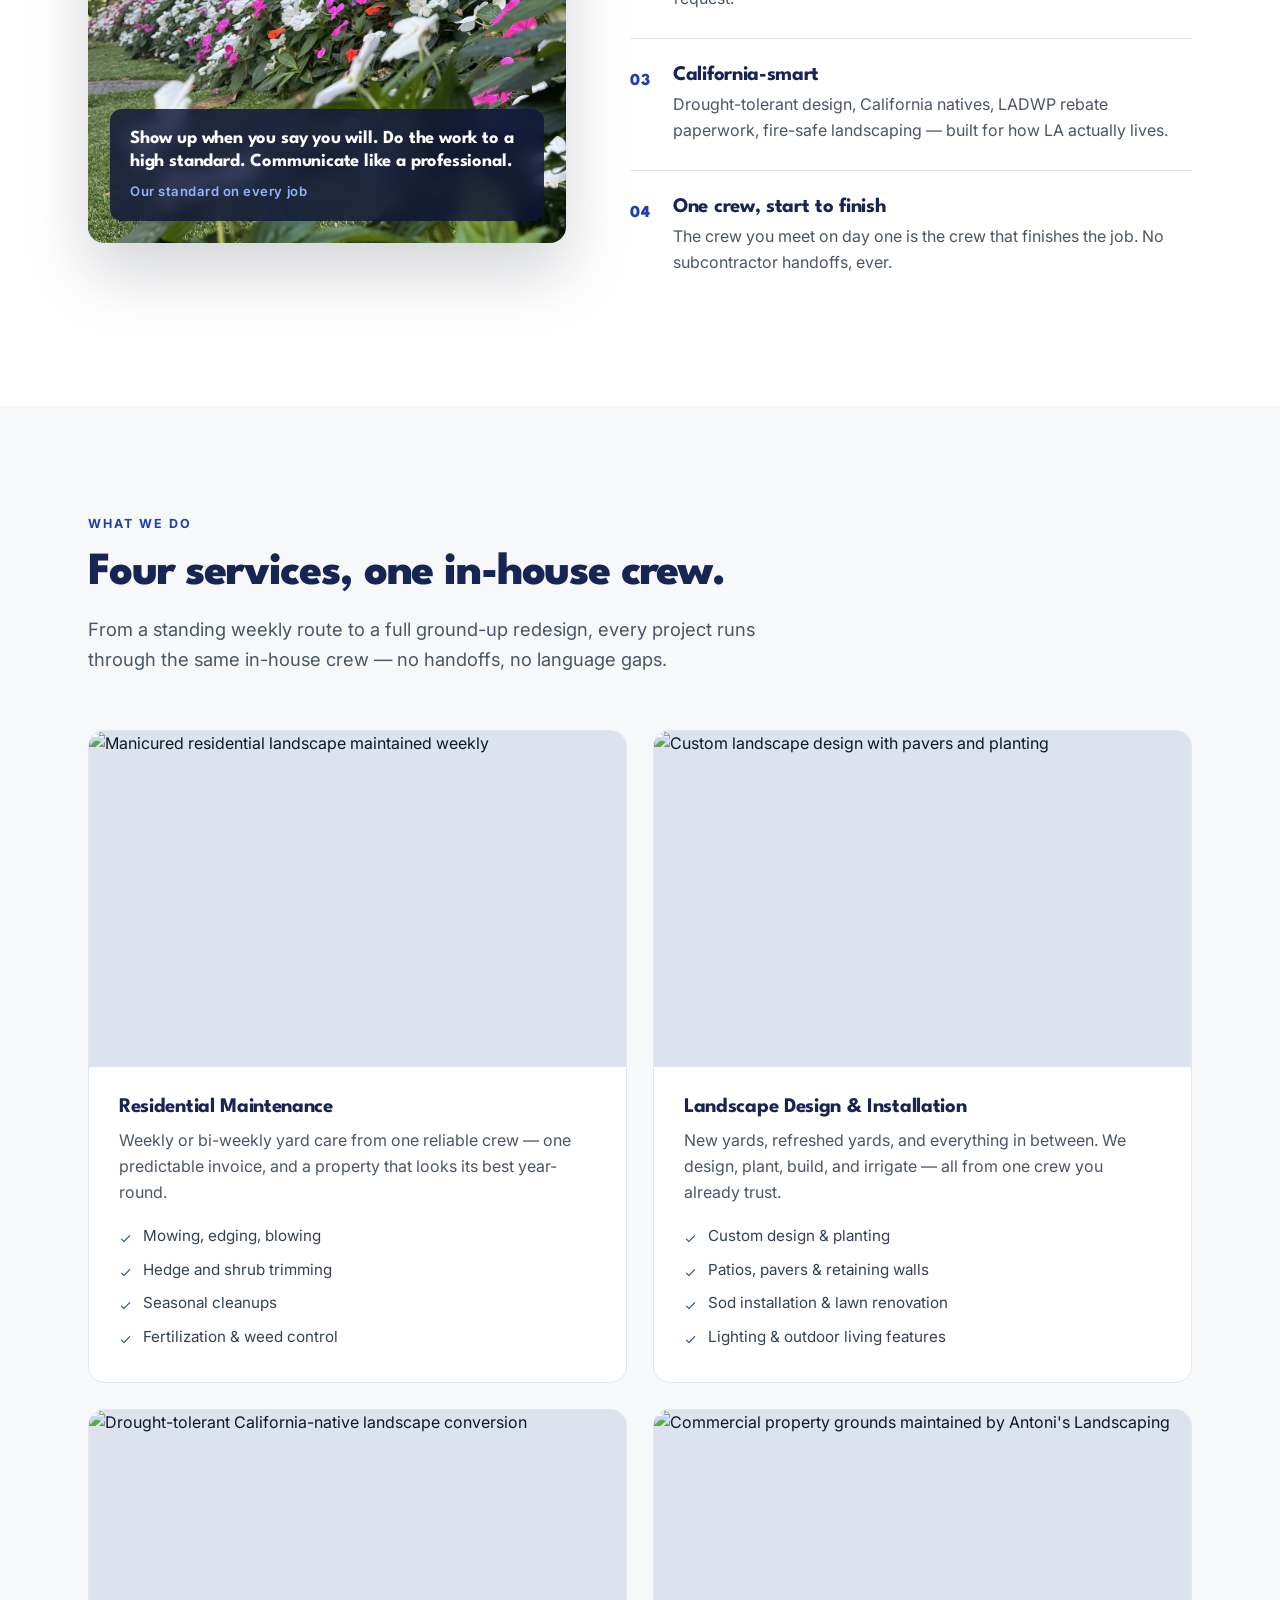
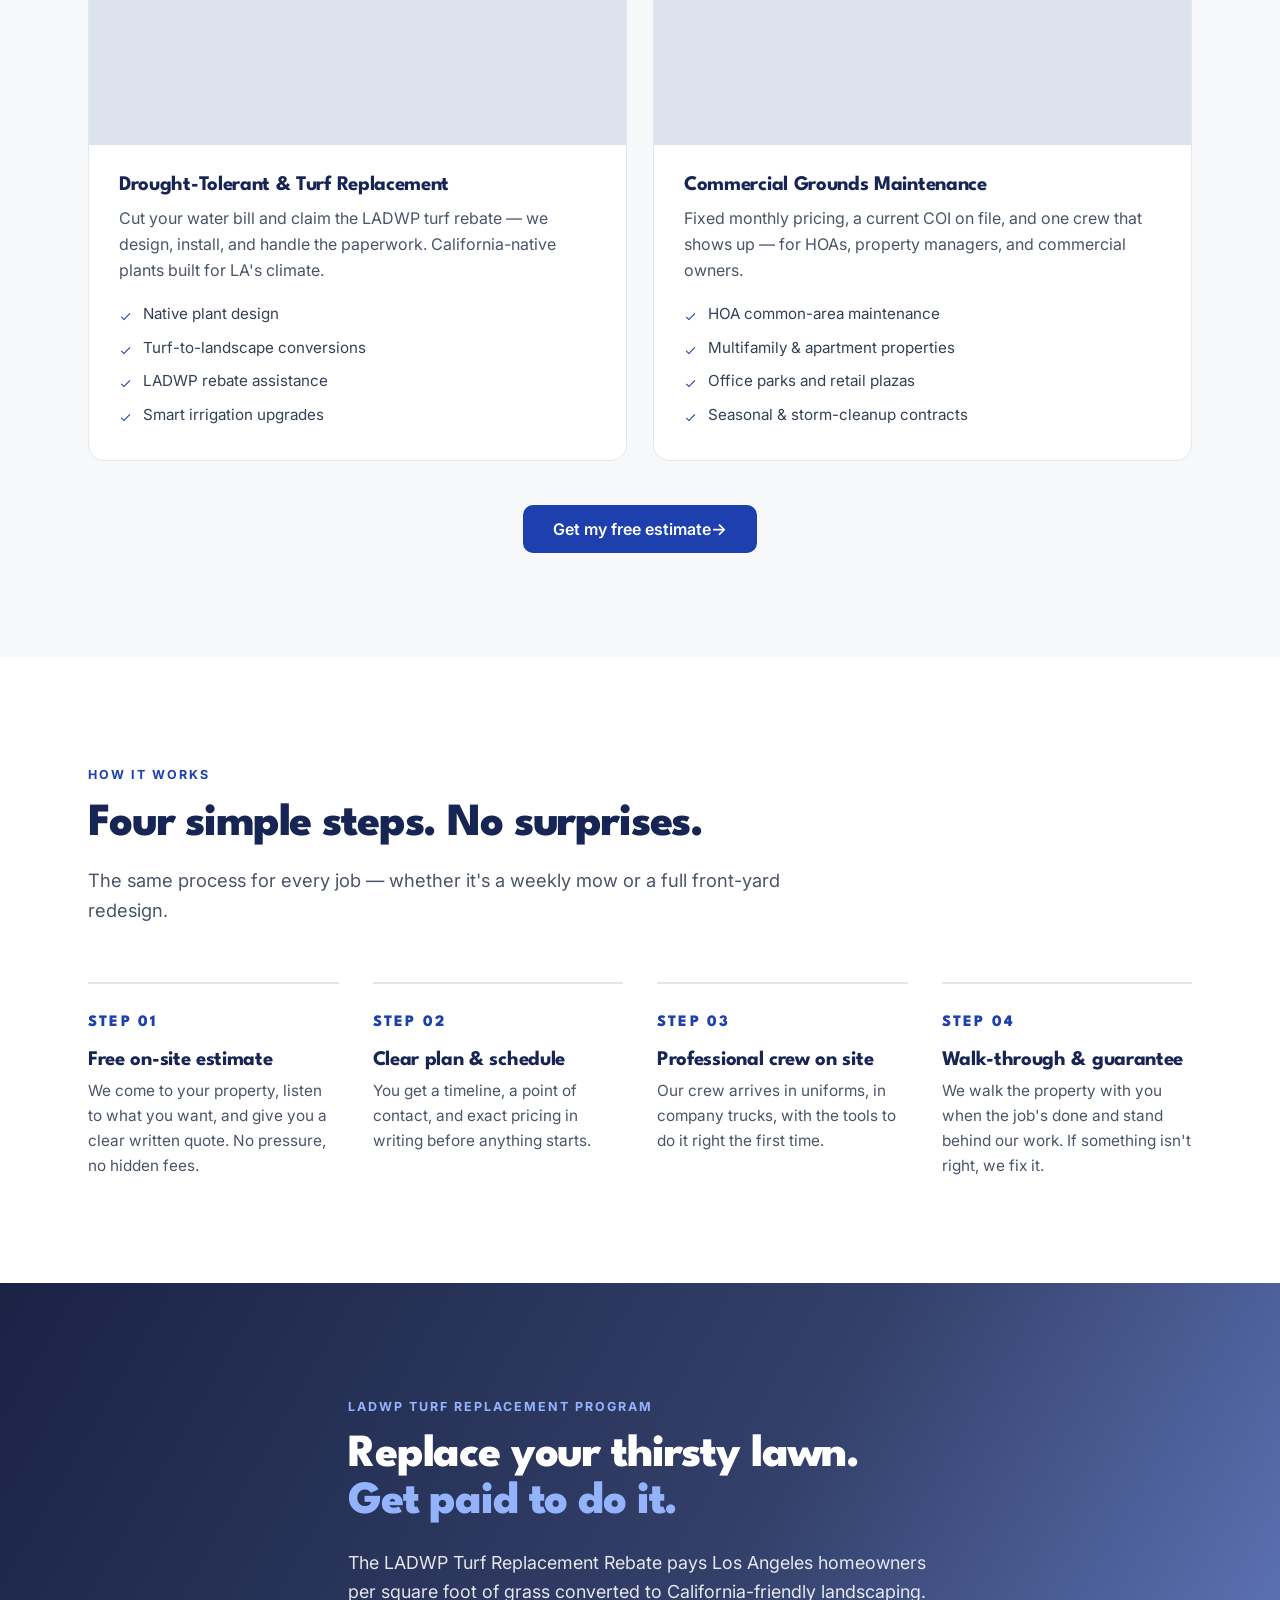
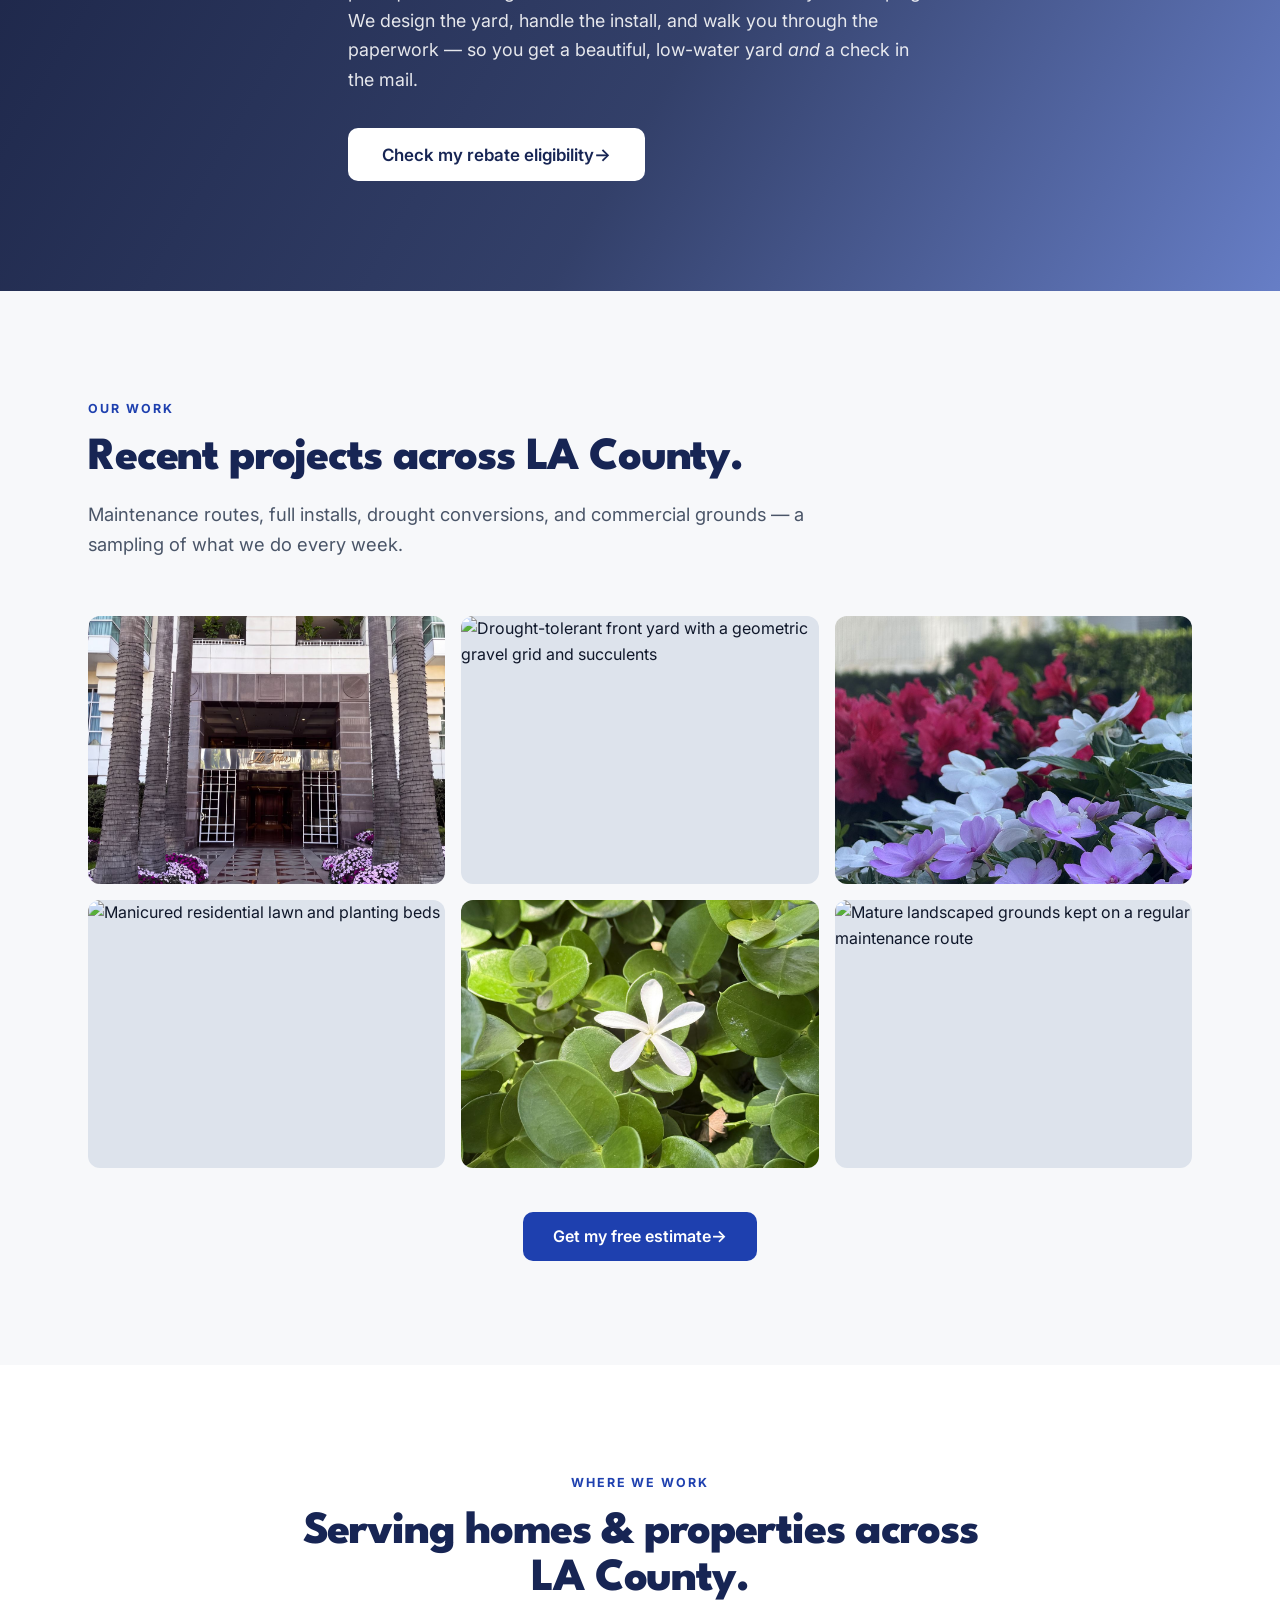
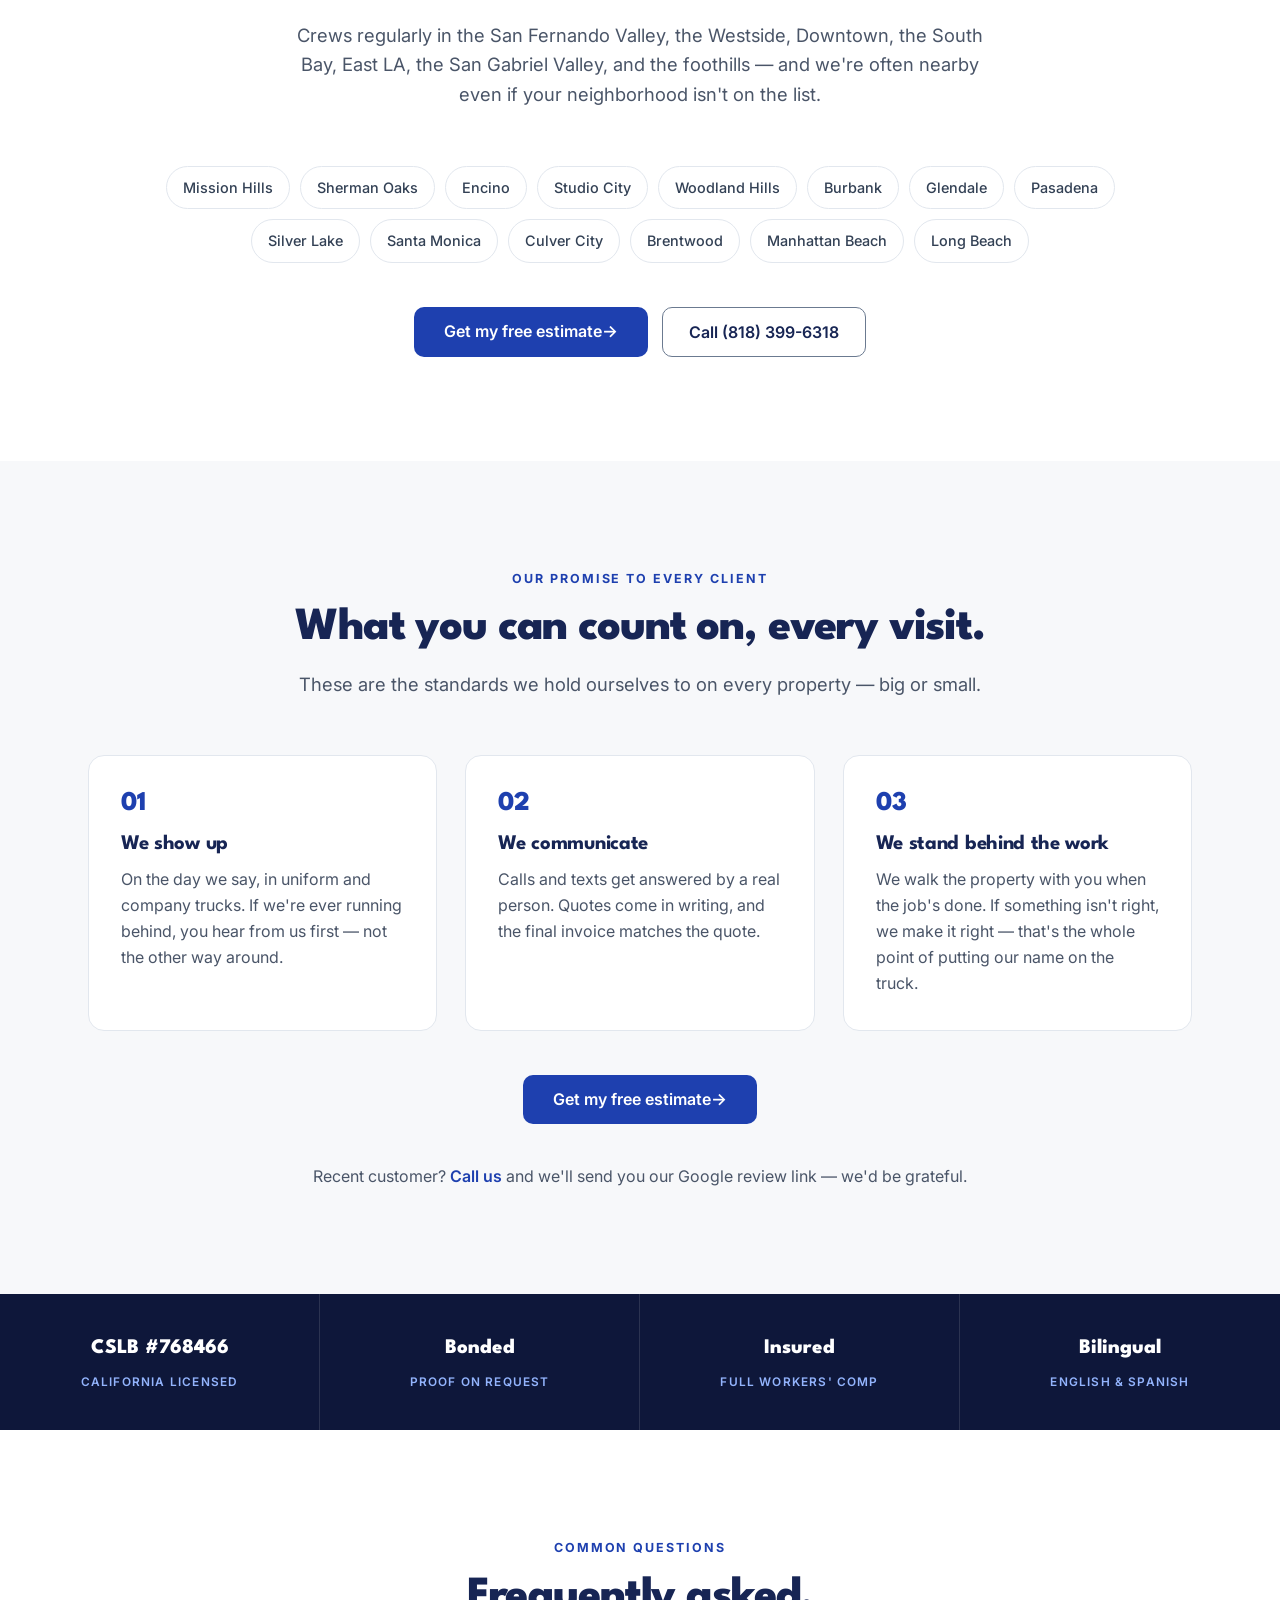
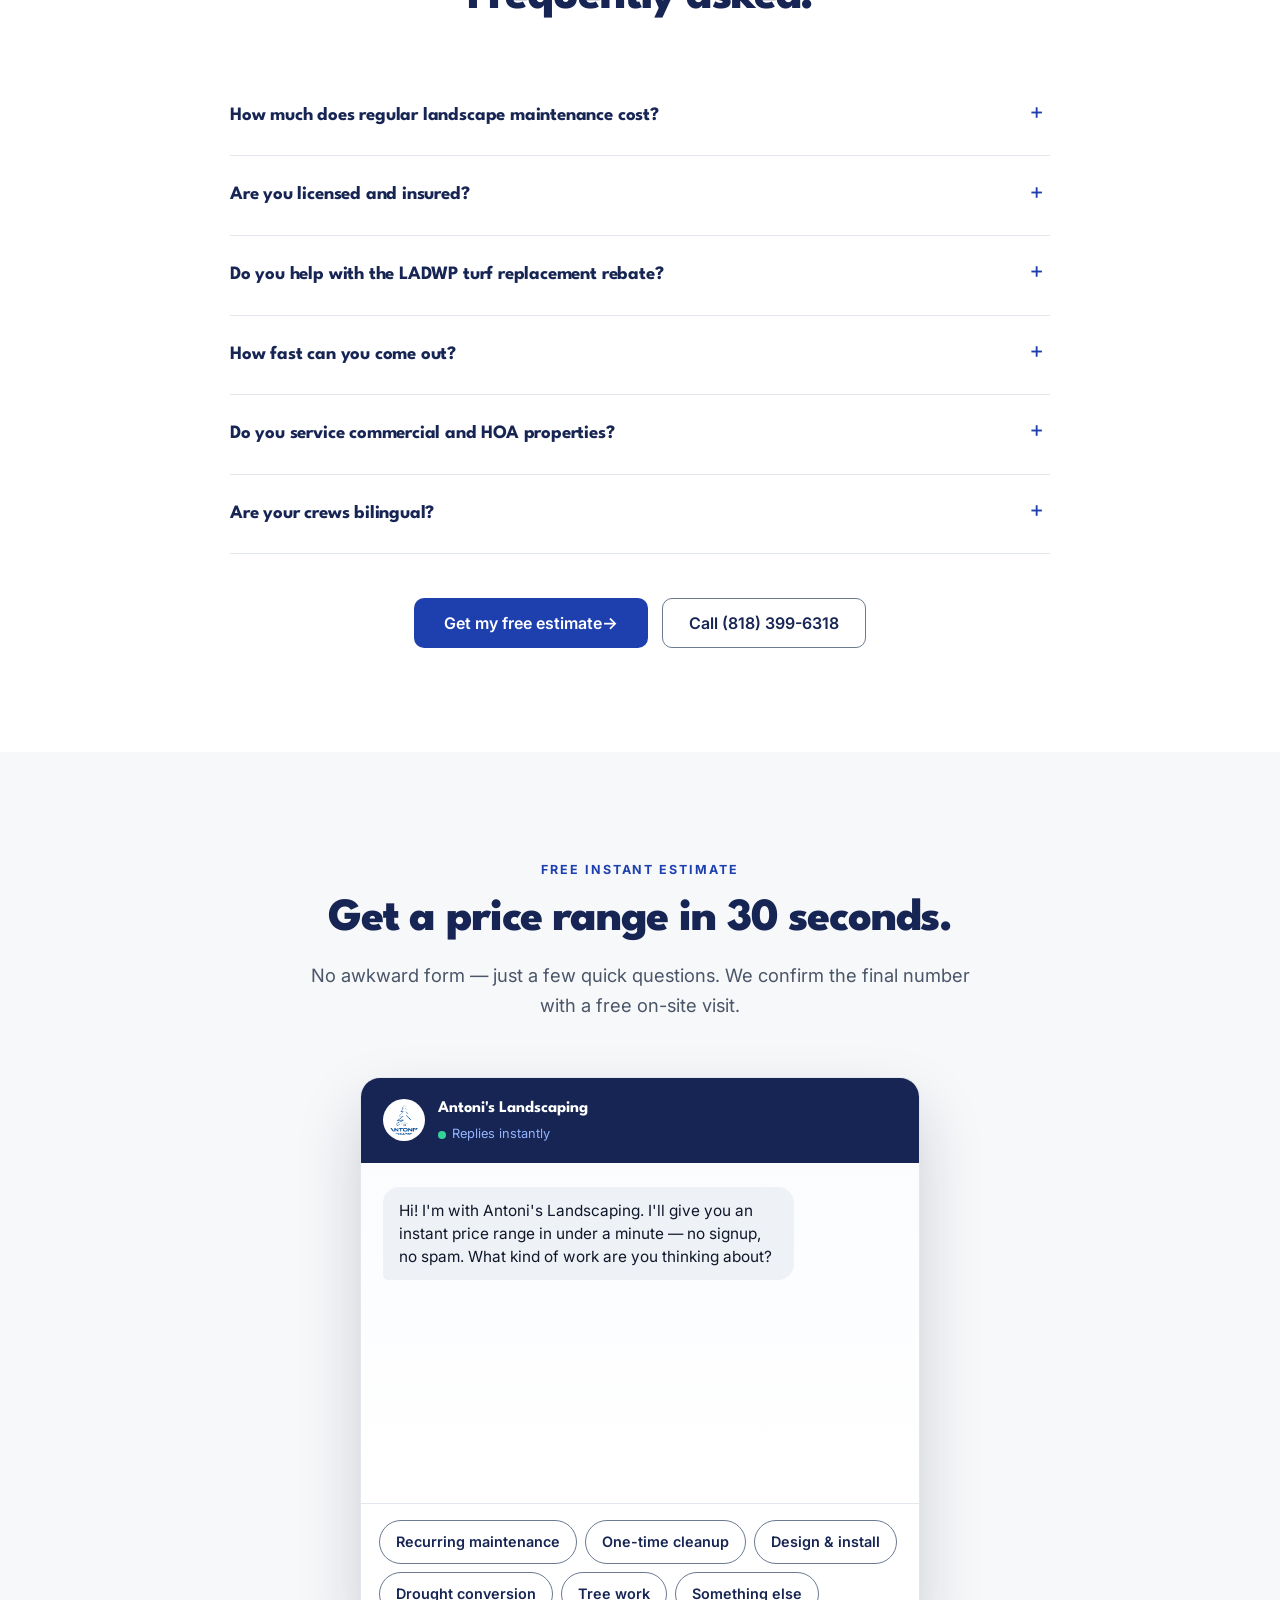
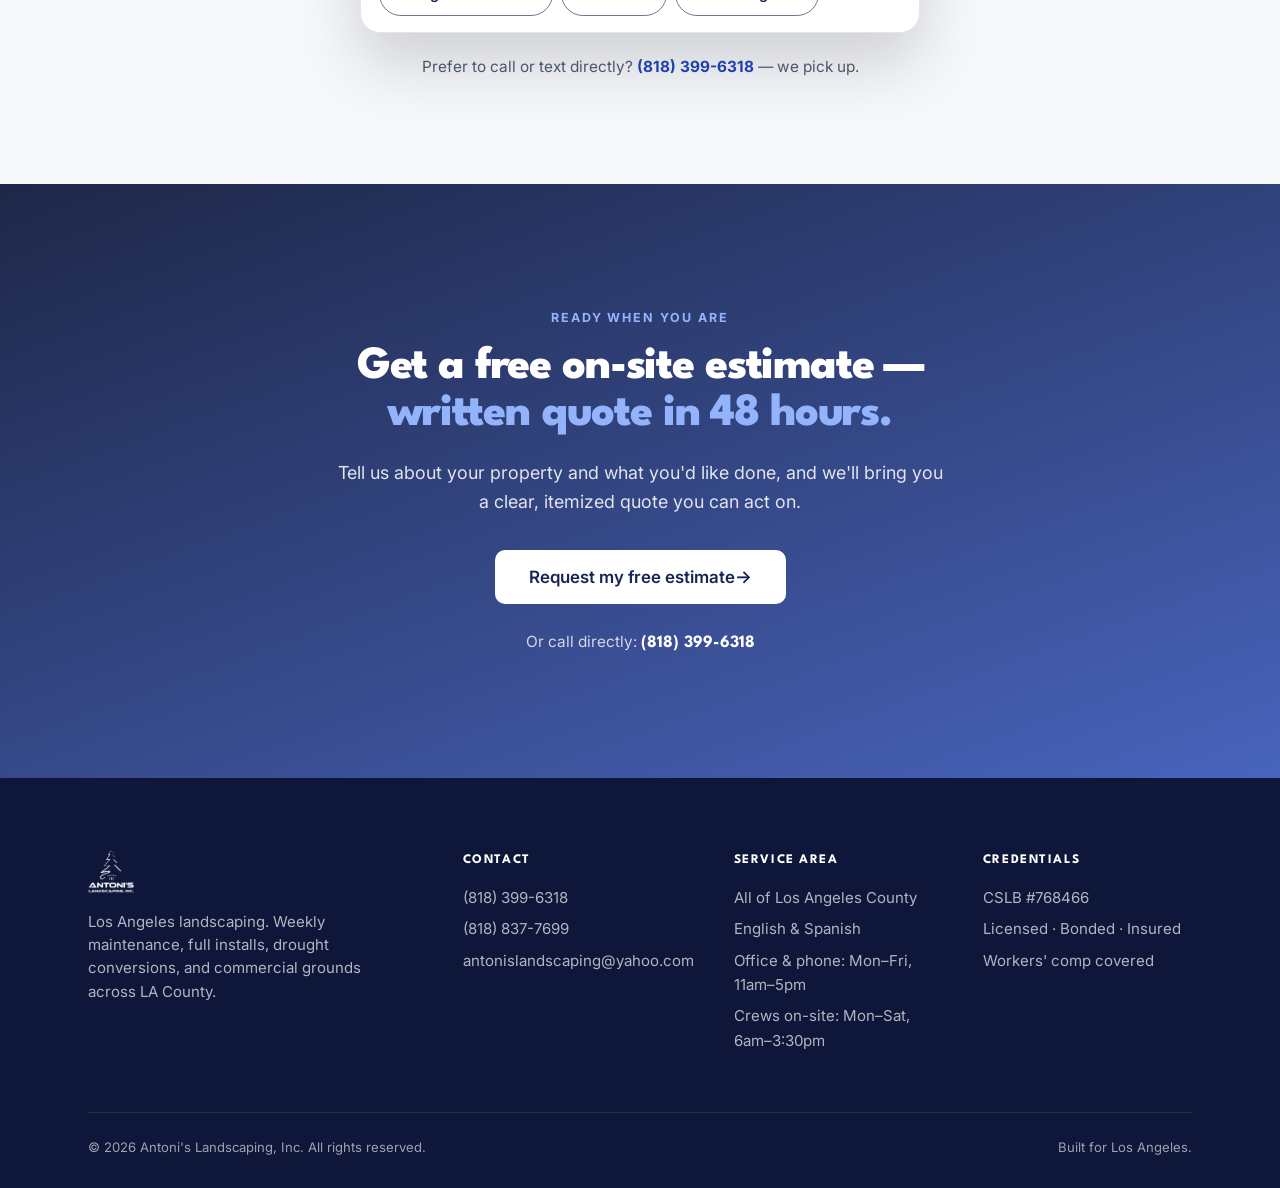
==== commit f1a36af6: "Self-host our own job-site photography in the highest-impact slots Adds seven web-sized photos from " ====
--- a/index.html
+++ b/index.html
@@ -91,7 +91,7 @@
     {
       "@type": "Question",
       "name": "How much does regular landscape maintenance cost?",
-      "acceptedAnswer": { "@type": "Answer", "text": "Our regular maintenance starts around $80 per visit and depends on yard size and frequency. We give a firm written quote after a free on-site visit so there are no surprises." }
+      "acceptedAnswer": { "@type": "Answer", "text": "Pricing depends on lot size, scope, and frequency, but most of our residential maintenance plans start around $120 per visit for bi-weekly service on a standard LA lot. We give a firm written quote after a free on-site visit so there are no surprises." }
     },
     {
       "@type": "Question",
@@ -166,7 +166,7 @@
       </div>
     </div>
     <div class="hero-media">
-      <img class="main" src="https://img1.wsimg.com/isteam/ip/da22fe0a-b0dc-4871-bb27-3ecdaa4f4f06/DSC00049.jpg/:/rs=w:1100,h:1375,m:cr" alt="Custom landscape with pavers and planting installed by Antoni's Landscaping in Los Angeles" decoding="async" />
+      <img class="main" src="assets/photos/03_latour_palm_line_CLEAN_web.jpg" alt="Beds of white, magenta and lavender impatiens lining a palm-shaded walkway at a Los Angeles high-rise property" decoding="async" />
     </div>
   </div>
 </section>
@@ -185,7 +185,7 @@
 <section id="why">
   <div class="container why-grid">
     <div class="why-photo">
-      <img src="https://img1.wsimg.com/isteam/ip/da22fe0a-b0dc-4871-bb27-3ecdaa4f4f06/DSC00425.jpg/:/rs=w:900,h:1125,m:cr" alt="Finished front-yard landscape project by Antoni's Landscaping in LA County" loading="lazy" decoding="async" />
+      <img src="assets/photos/02_westford_color_bed_uphill_web.jpg" alt="A long sloped bed of white, pink and orange impatiens edged against freshly mown turf" loading="lazy" decoding="async" />
       <div class="badge">
         <div class="q">Show up when you say you will. Do the work to a high standard. Communicate like a professional.</div>
         <div class="by">Our standard on every job</div>
@@ -302,11 +302,11 @@
       <p class="lead">Maintenance routes, full installs, drought conversions, and commercial grounds — a sampling of what we do every week.</p>
     </div>
     <div class="work-grid">
-      <img class="work-tile" src="https://img1.wsimg.com/isteam/ip/da22fe0a-b0dc-4871-bb27-3ecdaa4f4f06/DSC00042.jpg/:/rs=w:900,h:675,m:cr" alt="Stone-veneer raised planter bed with flowering plants beside a paver walkway" loading="lazy" decoding="async" />
+      <img class="work-tile" src="assets/photos/04_latour_entrance_CLEAN_web.jpg" alt="Palm-framed entrance to a residential tower with symmetrical lavender and magenta flower beds" loading="lazy" decoding="async" />
       <img class="work-tile" src="https://img1.wsimg.com/isteam/ip/da22fe0a-b0dc-4871-bb27-3ecdaa4f4f06/DSC00423.jpg/:/rs=w:900,h:675,m:cr" alt="Drought-tolerant front yard with a geometric gravel grid and succulents" loading="lazy" decoding="async" />
-      <img class="work-tile" src="https://img1.wsimg.com/isteam/ip/da22fe0a-b0dc-4871-bb27-3ecdaa4f4f06/DSC00425.jpg/:/rs=w:900,h:675,m:cr" alt="Finished front-yard landscape installed by Antoni's in LA County" loading="lazy" decoding="async" />
+      <img class="work-tile" src="assets/photos/06_layered_color_detail_web.jpg" alt="Layered seasonal color: magenta azaleas planted behind white and lavender impatiens" loading="lazy" decoding="async" />
       <img class="work-tile" src="https://img1.wsimg.com/isteam/ip/da22fe0a-b0dc-4871-bb27-3ecdaa4f4f06/DSC00044.jpg/:/rs=w:900,h:675,m:cr" alt="Manicured residential lawn and planting beds" loading="lazy" decoding="async" />
-      <img class="work-tile" src="https://img1.wsimg.com/isteam/ip/da22fe0a-b0dc-4871-bb27-3ecdaa4f4f06/DSC00049.jpg/:/rs=w:900,h:675,m:cr" alt="Custom landscape design with pavers and fresh planting" loading="lazy" decoding="async" />
+      <img class="work-tile" src="assets/photos/07_white_bloom_macro_web.jpg" alt="A single white star-shaped bloom opening in a bed of glossy green groundcover" loading="lazy" decoding="async" />
       <img class="work-tile" src="https://img1.wsimg.com/isteam/ip/da22fe0a-b0dc-4871-bb27-3ecdaa4f4f06/DSC00102.jpg/:/rs=w:900,h:675,m:cr" alt="Mature landscaped grounds kept on a regular maintenance route" loading="lazy" decoding="async" />
     </div>
     <div class="section-cta">
@@ -372,7 +372,7 @@
       <h2>Frequently asked.</h2>
     </div>
     <div class="faq-list">
-      <details><summary>How much does regular landscape maintenance cost?</summary><div>Our regular maintenance starts around $80 per visit and depends on yard size and frequency. We give a firm written quote after a free on-site visit so there are no surprises.</div></details>
+      <details><summary>How much does regular landscape maintenance cost?</summary><div>Pricing depends on lot size, scope, and frequency, but most of our residential maintenance plans start around $120 per visit for bi-weekly service on a standard LA lot. We give a firm written quote after a free on-site visit so there are no surprises.</div></details>
       <details><summary>Are you licensed and insured?</summary><div>Yes. We're a California-licensed contractor (CSLB #768466), fully insured, and carry workers' compensation for every member of our crew. We're happy to send proof of insurance before any job.</div></details>
       <details><summary>Do you help with the LADWP turf replacement rebate?</summary><div>Yes. We design the landscape, handle the install, and guide you through the LADWP application so you can claim the rebate. Ask us for a free rebate-eligibility check on your yard.</div></details>
       <details><summary>How fast can you come out?</summary><div>In most of LA County we can schedule a free estimate within 2–3 business days and start routine maintenance the week after. Installs and design projects are booked a few weeks out depending on scope.</div></details>
@@ -414,66 +414,18 @@
 </section>
 
 <script>
-  // ========== Pricing model — Antoni's confirmed price book ==========
-  // These are the owner's real numbers, not market estimates. Two rules hold
-  // across every branch: the customer always sees a RANGE, and the range always
-  // closes with the on-site-visit disclaimer. Property type is collected as
-  // lead info only — it deliberately never touches the price.
-
-  const MIN_TOTAL  = 80;   // floor on maintenance and small add-on totals
-  const CLEANUP_HR = 68;   // one-time cleanup crew labor, per hour
-  const CUSTOM_HR  = 65;   // custom / "something else" work, per worker-hour
-  const HAUL_LOAD  = 480;  // green-waste haul-away, per load
-
+  // ========== Pricing model (unchanged from form version) ==========
+  // CONFIGURE: tune these numbers to Antoni's actual price book.
+  // See Pricing_Calibration_for_Dad.md for the scenarios driving each constant.
   const SIZES = {
-    small:  { label: 'Small — under 500 sq ft',    maintWeekly: [ 80,  80], cleanupHours: [ 2,  4] },
-    medium: { label: 'Medium — 500–2,000 sq ft',   maintWeekly: [ 80, 180], cleanupHours: [ 4,  8] },
-    large:  { label: 'Large — 2,000–5,000 sq ft',  maintWeekly: [180, 240], cleanupHours: [ 8, 16] },
-    xlarge: { label: 'Extra large — 5,000+ sq ft', maintWeekly: [240, 320], cleanupHours: [16, 28] },
+    small:  { label: 'under 500 sq ft',    avgSqft:  350, maint: 120, cleanup:  280, install: [4.0, 8.0], drought: [8.0, 15.0], tree: 350 },
+    medium: { label: '500–2,000 sq ft',    avgSqft: 1200, maint: 180, cleanup:  500, install: [4.5, 8.5], drought: [8.5, 15.5], tree: 500 },
+    large:  { label: '2,000–5,000 sq ft',  avgSqft: 3500, maint: 260, cleanup:  850, install: [4.5, 9.0], drought: [9.0, 16.0], tree: 700 },
+    xlarge: { label: '5,000+ sq ft',       avgSqft: 7500, maint: 380, cleanup: 1400, install: [5.0, 10.0], drought: [10.0, 18.0], tree: 1000 },
   };
-
-  const FREQ_MULT  = { weekly: 1.0, biweekly: 1.5, monthly: 3.0 };
-  const FREQ_LABEL = { weekly: 'Weekly', biweekly: 'Biweekly', monthly: 'Monthly' };
-
-  // Design & install — priced per unit by project type. `rate` is [low, high];
-  // equal endpoints mean the rate is fixed and only the scope varies.
-  const INSTALL = {
-    sod:        { label: 'New sod',               rate: [6.00, 6.00],   unit: 'sq ft',         ask: 'About how many square feet of sod?',           ph: 'e.g. 800' },
-    bed:        { label: 'New plant bed',         rate: [7.50, 7.50],   unit: 'sq ft',         ask: 'About how many square feet of planting bed?',  ph: 'e.g. 300' },
-    irrigation: { label: 'Irrigation system',     rate: [2458, 2458],   unit: 'zones',         ask: 'How many zones?',                              ph: 'e.g. 4' },
-    drip:       { label: 'Drip conversion',       rate: [2106, 2106],   unit: 'zones',         ask: 'How many zones are you converting?',           ph: 'e.g. 3' },
-    paver:      { label: 'Paver patio / walkway', rate: [12, 18],       unit: 'sq ft',         ask: 'About how many square feet of paving?',        ph: 'e.g. 400' },
-    wall:       { label: 'Retaining wall',        rate: [85, 115],      unit: 'sq ft of face', ask: 'About how many square feet of wall face?',     ph: 'e.g. 120' },
-    lighting:   { label: 'Outdoor lighting',      rate: [78, 228],      unit: 'fixtures',      ask: 'How many fixtures?',                           ph: 'e.g. 8' },
-    drain:      { label: 'French drain',          rate: [35, 40],       unit: 'linear ft',     ask: 'About how many linear feet?',                  ph: 'e.g. 60' },
-    controller: { label: 'Smart controller',      rate: [350, 350],     unit: 'controllers',   ask: 'How many controllers?',                        ph: 'e.g. 1' },
-    sprinkler:  { label: 'Sprinkler repair',      quote: "Sprinkler repair runs **about $95/hour**, priced on the visit." },
-  };
-
-  const DROUGHT = {
-    removal: { label: 'Turf removal only',                          rate: 2.75 },
-    full:    { label: 'Full conversion — removal + natives + drip', rate: 12.00 },
-  };
-
-  const TREE_SIZE_LABEL = { small: 'Small — under 15 ft', medium: 'Medium — 15–30 ft', large: 'Large — 30+ ft' };
-  const TREE = {
-    trim:    { label: 'Trimming',       bySize: { small: [185, 350], medium: [350, 950], large: [950, 3500] } },
-    removal: { label: 'Removal',        bySize: { small: [650, 650], medium: [1850, 1850], large: null } },
-    stump:   { label: 'Stump grinding', flat: [450, 2200] },
-  };
-
-  // Add-ons — per-unit where a quantity makes sense, flat or hourly otherwise.
-  const ADDONS = {
-    palm:     { label: 'Palm trimming',             rate: [1200, 1200],   unit: 'palms',   ask: 'How many palms?',                      ph: 'e.g. 2' },
-    color:    { label: 'Seasonal color',            rate: [55, 55],       unit: 'flats',   ask: 'How many flats of flowers?',           ph: 'e.g. 6' },
-    mulch:    { label: 'Mulch / bark',              rate: [27.50, 27.50], unit: 'bags',    ask: 'How many bags?',                       ph: 'e.g. 10' },
-    fert:     { label: 'Fertilization',             flat: [125, 125],     unit: 'per application' },
-    weed:     { label: 'Weed control',              rate: [0.75, 0.75],   unit: 'sq ft',   ask: 'About how many square feet?',          ph: 'e.g. 1200' },
-    aeration: { label: 'Lawn aeration',             rate: [0.004, 0.004], unit: 'sq ft',   ask: 'About how many square feet of lawn?',  ph: 'e.g. 2000' },
-    patch:    { label: 'Sod / lawn patch',          rate: [10, 10],       unit: 'sq ft',   ask: 'About how many square feet to patch?', ph: 'e.g. 150' },
-    mow:      { label: 'Mowing / edging / blowing', quote: "Mowing, edging and blowing runs **$40/hour**, priced on site." },
-    hedge:    { label: 'Hedge / shrub trimming',    quote: "Hedge and shrub trimming runs **$68/hour**, priced on site." },
-  };
+  const FREQ_MULT = { weekly: 1.0, biweekly: 1.08, monthly: 1.25 };
+  const PROPERTY_MULT = { residential: 1.0, condo: 1.0, hoa: 1.20, commercial: 1.25 };
+  const RANGE = 0.18;
 
   const SERVICE_LABEL = {
     maintenance: 'Recurring maintenance',
@@ -481,7 +433,6 @@
     install: 'Design & install',
     drought: 'Drought conversion',
     tree: 'Tree work',
-    addon: 'Add-on service',
     other: 'Custom project',
   };
   const PROPERTY_LABEL = {
@@ -490,82 +441,31 @@
     hoa: 'HOA common area',
     commercial: 'Commercial / office',
   };
-
-  const BALLPARK = "This is a ballpark — we confirm the exact price with a free on-site visit.";
-
-  const fmtMoney = n => '$' + Math.round(n).toLocaleString('en-US');
-  // Collapses to a single figure when both ends round the same, so a fixed
-  // price reads "$650" rather than "$650–$650".
-  const fmtRange = (lo, hi) =>
-    Math.round(lo) === Math.round(hi) ? fmtMoney(lo) : fmtMoney(lo) + '–' + fmtMoney(hi);
-
-  // Returns { display, unit, note } when we can put a number on it, or
-  // { quote } when the job can only be priced on site.
+  const FREQ_LABEL = { weekly: 'Weekly', biweekly: 'Biweekly', monthly: 'Monthly' };
+
+  const fmtMoney = n => '$' + (Math.round(n / 10) * 10).toLocaleString();
+
   function computeEstimate(s) {
-    const qty = parseFloat(s.qty) || 0;
-
+    const sizeData = SIZES[s.size];
+    const propMult = PROPERTY_MULT[s.property] || 1.0;
+    let mid = null, unit = '';
     if (s.service === 'maintenance') {
-      const [lo, hi] = SIZES[s.size].maintWeekly;
-      const mult = FREQ_MULT[s.frequency] || 1.0;
-      return {
-        display: fmtRange(Math.max(MIN_TOTAL, lo * mult), Math.max(MIN_TOTAL, hi * mult)),
-        unit: 'per visit',
-      };
+      mid = sizeData.maint * propMult * (FREQ_MULT[s.frequency] || 1.0);
+      unit = 'per visit';
+    } else if (s.service === 'cleanup') {
+      mid = sizeData.cleanup * propMult; unit = 'one-time';
+    } else if (s.service === 'install') {
+      const [lo, hi] = sizeData.install;
+      mid = ((lo + hi) / 2) * sizeData.avgSqft * propMult; unit = 'project total';
+    } else if (s.service === 'drought') {
+      const [lo, hi] = sizeData.drought;
+      mid = ((lo + hi) / 2) * sizeData.avgSqft * propMult; unit = 'project total';
+    } else if (s.service === 'tree') {
+      mid = sizeData.tree * propMult; unit = 'per tree';
     }
-
-    if (s.service === 'cleanup') {
-      const [hLo, hHi] = SIZES[s.size].cleanupHours;
-      return {
-        display: fmtRange(hLo * CLEANUP_HR, hHi * CLEANUP_HR),
-        unit: 'one-time labor',
-        note: "That's roughly " + hLo + "–" + hHi + " hours of crew time at $" + CLEANUP_HR + "/hour, plus about $" + HAUL_LOAD + " per load for green-waste haul-away.",
-      };
-    }
-
-    if (s.service === 'install') {
-      const p = INSTALL[s.projectType];
-      if (p.quote) return { quote: p.quote };
-      return {
-        display: fmtRange(qty * p.rate[0], qty * p.rate[1]),
-        unit: 'project total (materials + labor vary — confirmed on site)',
-      };
-    }
-
-    if (s.service === 'drought') {
-      const d = DROUGHT[s.droughtMode];
-      return {
-        display: fmtRange(qty * d.rate, qty * d.rate),
-        unit: 'project total',
-        note: "We handle the LADWP rebate paperwork at no charge — it can pay you back per sq ft removed.",
-      };
-    }
-
-    if (s.service === 'tree') {
-      const job  = TREE[s.treeJob];
-      const band = job.flat || (job.bySize && job.bySize[s.treeSize]);
-      if (!band) return { quote: "A tree that size is priced on site — we look at reach, drop zone and access before we can put a number on it." };
-      return {
-        display: fmtRange(band[0], band[1]),
-        unit: job === TREE.stump ? 'per stump' : 'per tree',
-        note: "Final price depends on the tree — confirmed on site.",
-      };
-    }
-
-    if (s.service === 'addon') {
-      const a = ADDONS[s.addon];
-      if (a.quote) return { quote: a.quote };
-      if (a.flat)  return { display: fmtRange(Math.max(MIN_TOTAL, a.flat[0]), Math.max(MIN_TOTAL, a.flat[1])), unit: a.unit };
-      return {
-        display: fmtRange(Math.max(MIN_TOTAL, qty * a.rate[0]), Math.max(MIN_TOTAL, qty * a.rate[1])),
-        unit: 'total',
-      };
-    }
-
-    if (s.service === 'other') {
-      return { quote: "Custom work runs **about $" + CUSTOM_HR + "/worker-hour**; we'll confirm with a free on-site visit." };
-    }
-
-    return { quote: "We'll price this one on site." };
+    if (mid === null) return { display: 'Custom quote', unit: '' };
+    const lo = mid * (1 - RANGE), hi = mid * (1 + RANGE);
+    return { display: fmtMoney(lo) + '–' + fmtMoney(hi), unit };
   }
 
   // ========== Chat UI primitives ==========
@@ -694,25 +594,6 @@
   const FORMSPREE_ID = 'xeebqzgg';
   const LEAD_EMAIL   = 'antonislandscaping@yahoo.com';
 
-  // Human-readable summary of the branch-specific answers, so a lead reads
-  // "Project: Drip conversion / Quantity: 3 zones" rather than just
-  // "Design & install". Only the keys the chosen branch actually set appear.
-  function leadDetails(s) {
-    const rows = [];
-    if (s.size)        rows.push(['Size',      SIZES[s.size].label]);
-    if (s.frequency)   rows.push(['Frequency', FREQ_LABEL[s.frequency]]);
-    if (s.projectType) rows.push(['Project',   INSTALL[s.projectType].label]);
-    if (s.droughtMode) rows.push(['Scope',     DROUGHT[s.droughtMode].label]);
-    if (s.treeJob)     rows.push(['Tree job',  TREE[s.treeJob].label]);
-    if (s.treeSize)    rows.push(['Tree size', TREE_SIZE_LABEL[s.treeSize]]);
-    if (s.addon)       rows.push(['Add-on',    ADDONS[s.addon].label]);
-    if (s.qty) {
-      const unit = (INSTALL[s.projectType] || ADDONS[s.addon] || {}).unit || 'sq ft';
-      rows.push(['Quantity', s.qty + ' ' + unit]);
-    }
-    return rows;
-  }
-
   // Builds a mailto: fallback so a lead can still reach the business
   // by email even if the automated submit fails or isn't configured yet.
   function buildLeadMailto(state) {
@@ -725,8 +606,10 @@
       'ZIP: '       + (state.zip   || ''),
       'Service: '   + (SERVICE_LABEL[state.service] || state.service || ''),
       'Property: '  + (PROPERTY_LABEL[state.property] || state.property || '—'),
+      'Size: '      + (SIZES[state.size]?.label || state.size || '—'),
+      'Frequency: ' + (FREQ_LABEL[state.frequency] || state.frequency || '—'),
       'Estimate: '  + (state.estimateDisplay || 'Custom — pending call'),
-    ].concat(leadDetails(state).map(([k, v]) => k + ': ' + v));
+    ];
     const subject = "Website estimate request" + (state.name ? ' — ' + state.name : '');
     return 'mailto:' + LEAD_EMAIL +
       '?subject=' + encodeURIComponent(subject) +
@@ -748,7 +631,8 @@
     fd.append('zip',   state.zip   || '');
     fd.append('service',  SERVICE_LABEL[state.service]  || state.service || '');
     if (state.property)  fd.append('property',  PROPERTY_LABEL[state.property] || state.property);
-    leadDetails(state).forEach(([k, v]) => fd.append(k.toLowerCase().replace(/ /g, '_'), v));
+    if (state.size)      fd.append('size',      SIZES[state.size]?.label || state.size);
+    if (state.frequency) fd.append('frequency', FREQ_LABEL[state.frequency] || state.frequency);
     fd.append('estimate', state.estimateDisplay || 'Custom — pending call');
     // Formspree's free plan rejects file uploads, so we don't send the image
     // itself — we flag that one was offered so the team can collect it on the call.
@@ -765,15 +649,6 @@
   }
 
   // ========== Conversation flow ==========
-  // Turns a price-book table into chips, so the menu and the math can never
-  // drift apart.
-  const menuChips = table => Object.keys(table).map(k => ({ label: table[k].label, value: k }));
-
-  // Asks "how many / how much", echoing the unit so the answer is unambiguous.
-  function askQty(spec) {
-    return textInput(spec.ph, 'number', v => parseFloat(v) > 0, 'Amount in ' + spec.unit);
-  }
-
   async function runFlow() {
     const state = {};
 
@@ -785,76 +660,49 @@
       { label: 'Design & install',      value: 'install' },
       { label: 'Drought conversion',    value: 'drought' },
       { label: 'Tree work',             value: 'tree' },
-      { label: 'Add-on service',        value: 'addon' },
       { label: 'Something else',        value: 'other' },
     ]);
 
-    if (state.service === 'maintenance') {
-      await botSay("Got it. Roughly how big is the yard?");
-      state.size = await chips(menuChips(SIZES));
-      await botSay("And how often would you want us out?");
-      state.frequency = await chips([
-        { label: 'Weekly',   value: 'weekly' },
-        { label: 'Biweekly', value: 'biweekly' },
-        { label: 'Monthly',  value: 'monthly' },
+    if (state.service === 'other') {
+      await botSay("No problem — happy to help. I'll grab a few quick details so we can call you back with a custom quote.");
+      state.estimateDisplay = 'Custom quote';
+      updateEstimatePill('Custom quote');
+    } else {
+      await botSay("Got it. What kind of property is it?");
+      state.property = await chips([
+        { label: 'Single-family home',    value: 'residential' },
+        { label: 'Condo / townhouse',     value: 'condo' },
+        { label: 'HOA common area',       value: 'hoa' },
+        { label: 'Commercial / office',   value: 'commercial' },
       ]);
 
-    } else if (state.service === 'cleanup') {
-      await botSay("Got it. Roughly how big is the area that needs cleaning up?");
-      state.size = await chips(menuChips(SIZES));
-
-    } else if (state.service === 'install') {
-      await botSay("Nice — what are we building?");
-      state.projectType = await chips(menuChips(INSTALL));
-      const project = INSTALL[state.projectType];
-      if (!project.quote) {
-        await botSay(project.ask);
-        state.qty = await askQty(project);
+      await botSay("Roughly how big is the area?");
+      state.size = await chips([
+        { label: 'Small — under 500 sq ft',       value: 'small' },
+        { label: 'Medium — 500–2,000 sq ft',      value: 'medium' },
+        { label: 'Large — 2,000–5,000 sq ft',     value: 'large' },
+        { label: 'Extra large — 5,000+ sq ft',    value: 'xlarge' },
+      ]);
+
+      if (state.service === 'maintenance') {
+        await botSay("How often would you want us to come?");
+        state.frequency = await chips([
+          { label: 'Weekly',   value: 'weekly' },
+          { label: 'Biweekly', value: 'biweekly' },
+          { label: 'Monthly',  value: 'monthly' },
+        ]);
       }
 
-    } else if (state.service === 'drought') {
-      await botSay("Great call — about how many square feet of lawn are we looking at?");
-      state.qty = await textInput('e.g. 500', 'number', v => parseFloat(v) > 0, 'Lawn area in sq ft');
-      await botSay("Do you just want the turf taken out, or the full conversion?");
-      state.droughtMode = await chips(menuChips(DROUGHT));
-
-    } else if (state.service === 'tree') {
-      await botSay("Got it. What does the tree need?");
-      state.treeJob = await chips(menuChips(TREE));
-      if (TREE[state.treeJob].bySize) {
-        await botSay("About how tall is it?");
-        state.treeSize = await chips(
-          Object.keys(TREE_SIZE_LABEL).map(k => ({ label: TREE_SIZE_LABEL[k], value: k }))
-        );
-      }
-
-    } else if (state.service === 'addon') {
-      await botSay("Sure — which one?");
-      state.addon = await chips(menuChips(ADDONS));
-      const addon = ADDONS[state.addon];
-      if (!addon.quote && !addon.flat) {
-        await botSay(addon.ask);
-        state.qty = await askQty(addon);
-      }
-    }
-
-    // ----- Present the number (or say honestly that it needs a site visit) -----
-    const est = computeEstimate(state);
-
-    if (est.display) {
+      const est = computeEstimate(state);
       state.estimateDisplay = est.display + (est.unit ? ' (' + est.unit + ')' : '');
       updateEstimatePill(est.display);
-      await botSay("Based on that, your estimate is **" + est.display + "** " + est.unit + ".");
-    } else {
-      state.estimateDisplay = 'Custom — priced on site';
-      updateEstimatePill('On-site quote');
-      await botSay(est.quote);
-    }
-    if (est.note) await botSay(est.note);
-    // "Something else" already ends on the free-visit promise, so don't say it twice.
-    if (state.service !== 'other') await botSay(BALLPARK);
-
-    if (state.service !== 'other') {
+
+      await botSay(`Based on that, your estimate is **${est.display}** ${est.unit}. We confirm the final number with a free on-site visit — no obligation.`);
+
+      if (state.service === 'drought') {
+        await botSay("💡 You may also qualify for a **LADWP rebate** of up to $3 per sq ft of removed turf — we handle the paperwork and apply it to your final invoice.");
+      }
+
       await botSay("Want me to set up a free visit?");
       const proceed = await chips([
         { label: '✓ Yes, send my info to Antoni’s', value: 'yes' },
@@ -867,17 +715,7 @@
       }
     }
 
-    // ----- Lead capture. Property type lives here: it's context for the crew,
-    // not a price input. -----
-    await botSay("Great. What kind of property is it?");
-    state.property = await chips([
-      { label: 'Single-family home',  value: 'residential' },
-      { label: 'Condo / townhouse',   value: 'condo' },
-      { label: 'HOA common area',     value: 'hoa' },
-      { label: 'Commercial / office', value: 'commercial' },
-    ]);
-
-    await botSay("And what's your name?");
+    await botSay("Great. What's your name?");
     state.name = await textInput('Your name', 'text', v => v.length >= 2);
 
     const firstName = state.name.split(/\s+/)[0];
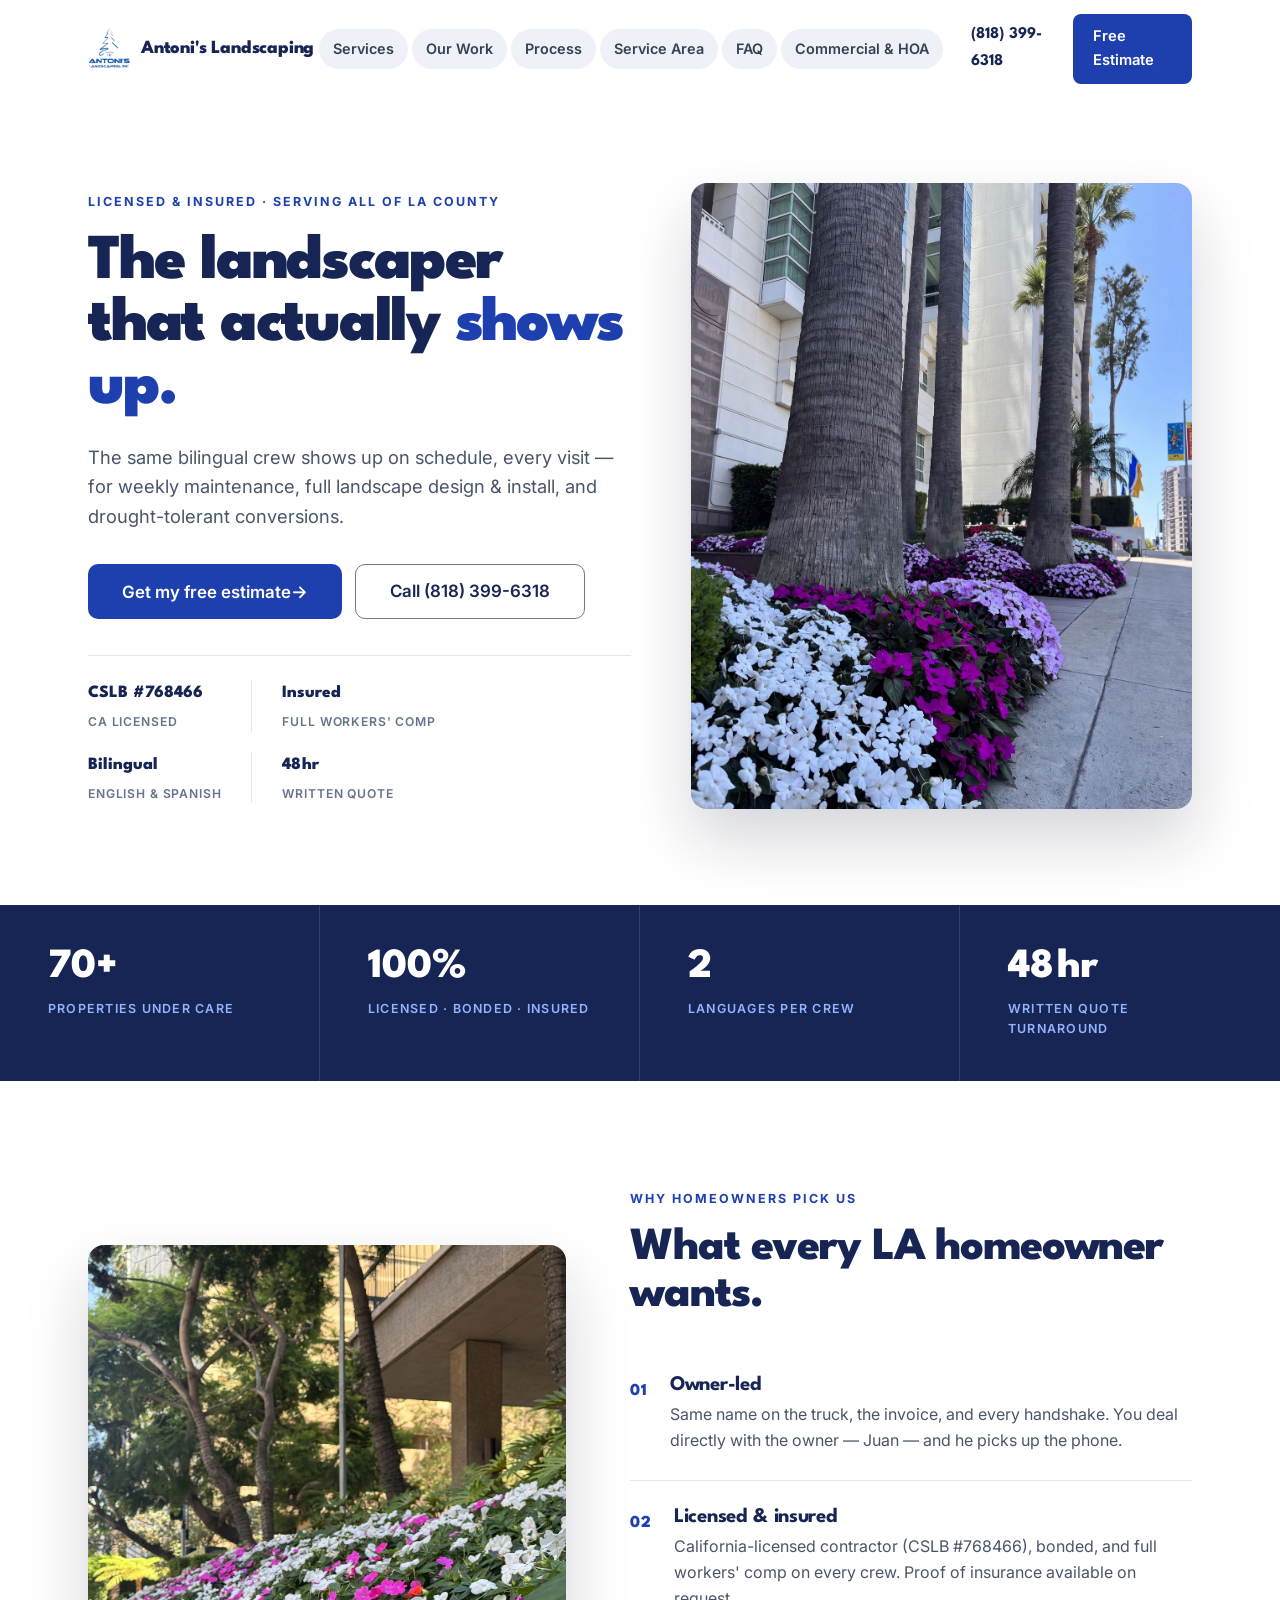
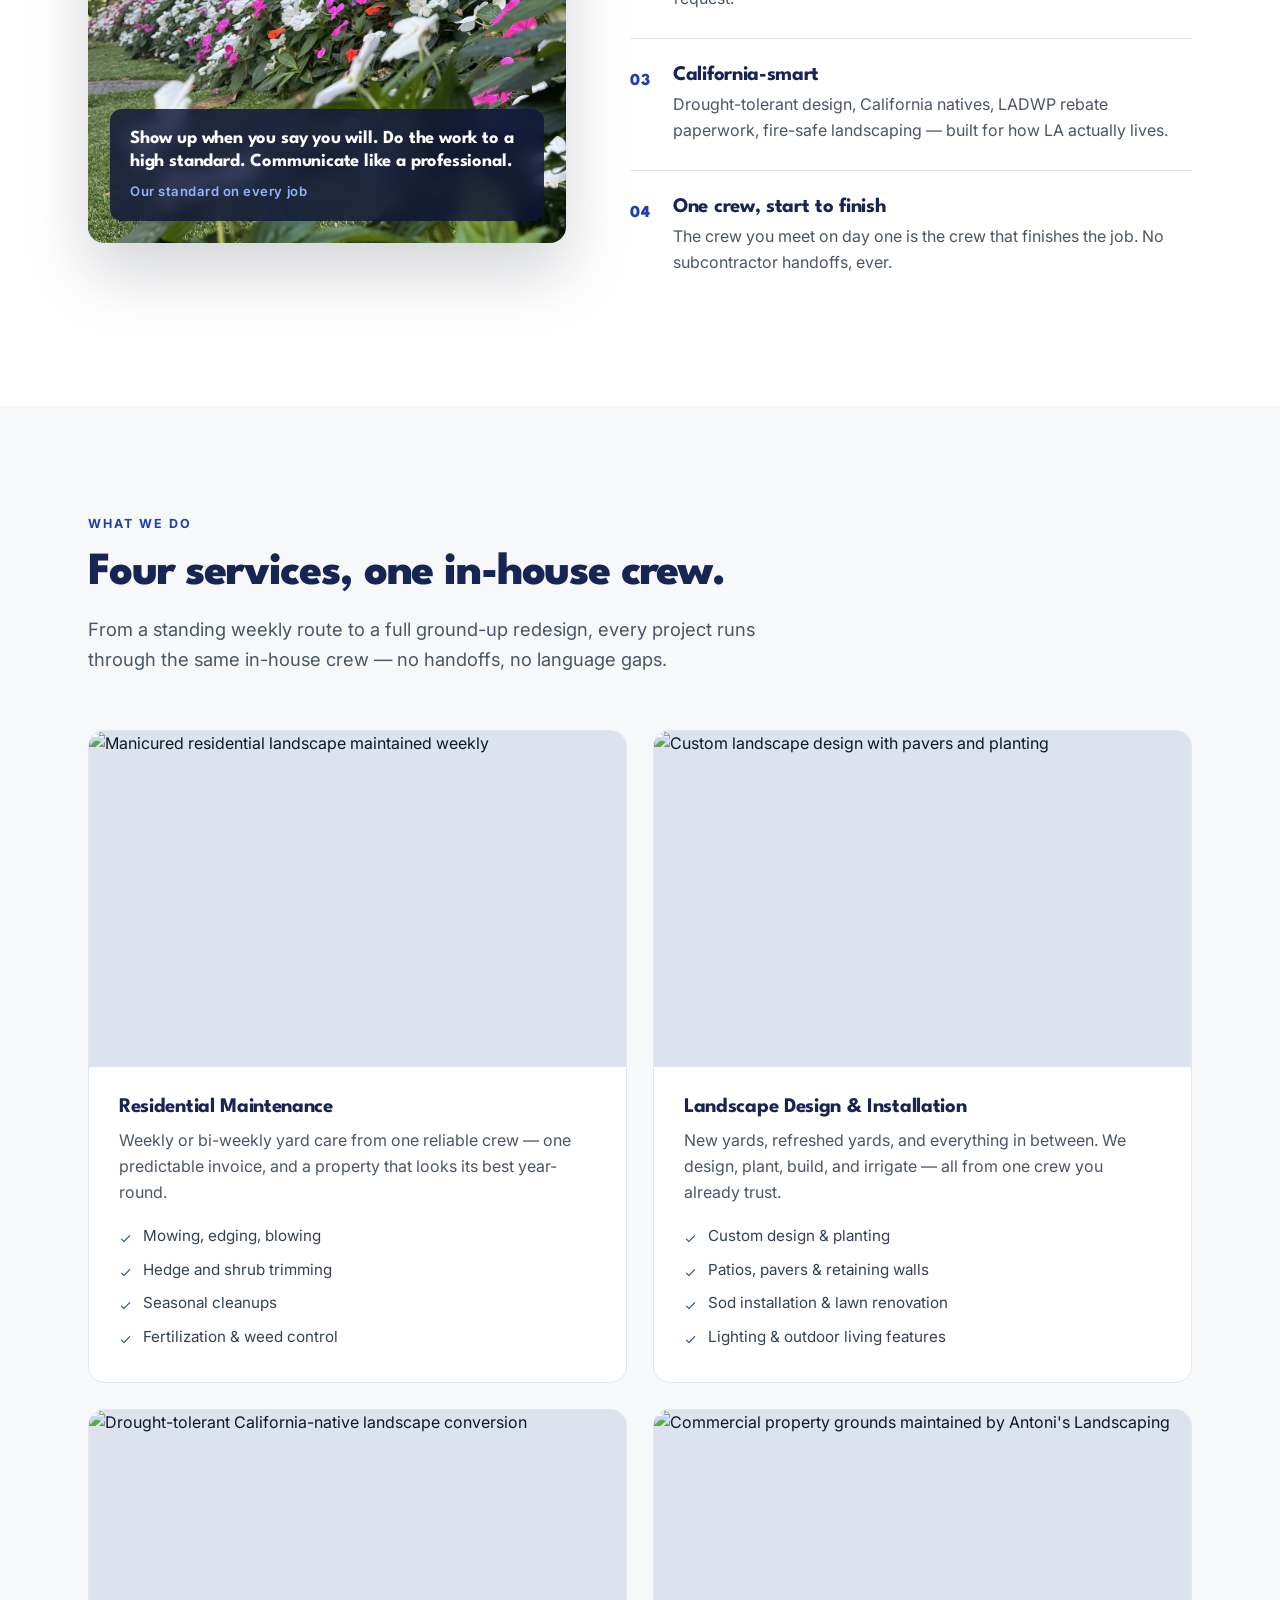
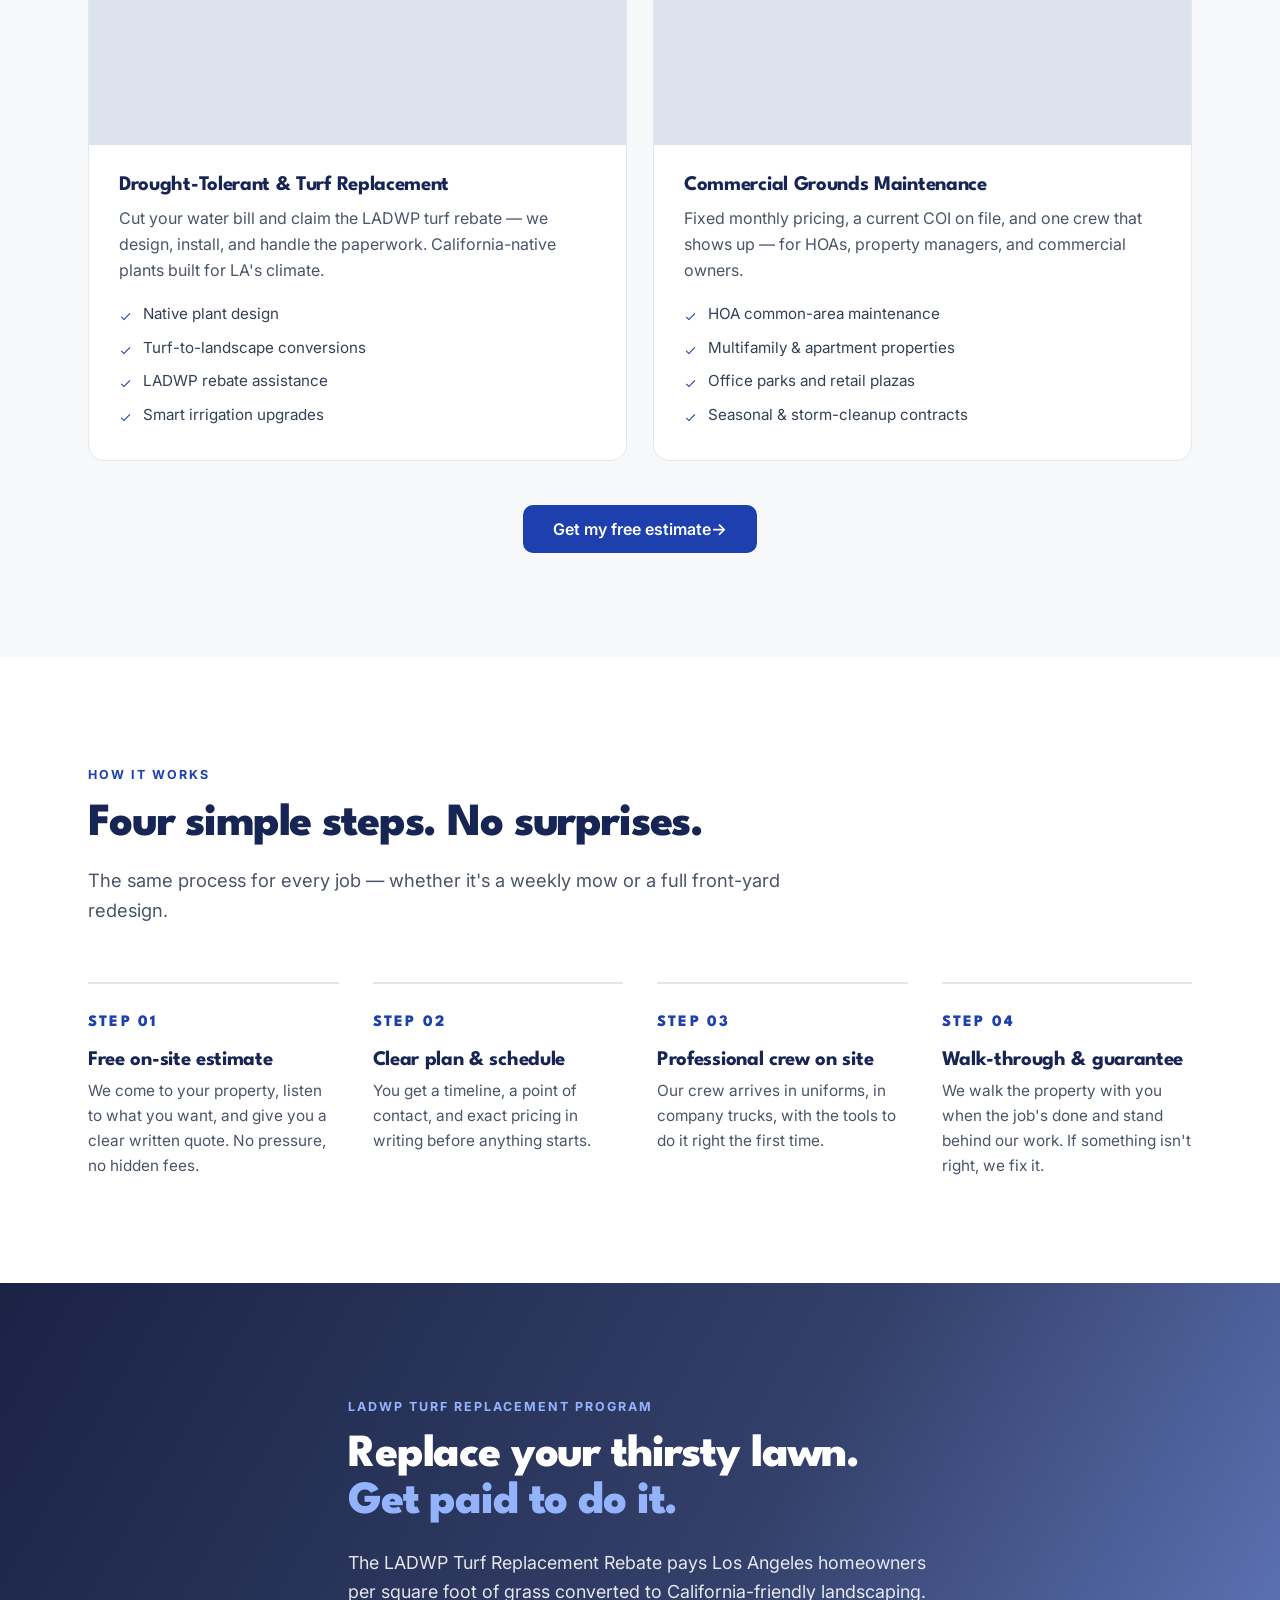
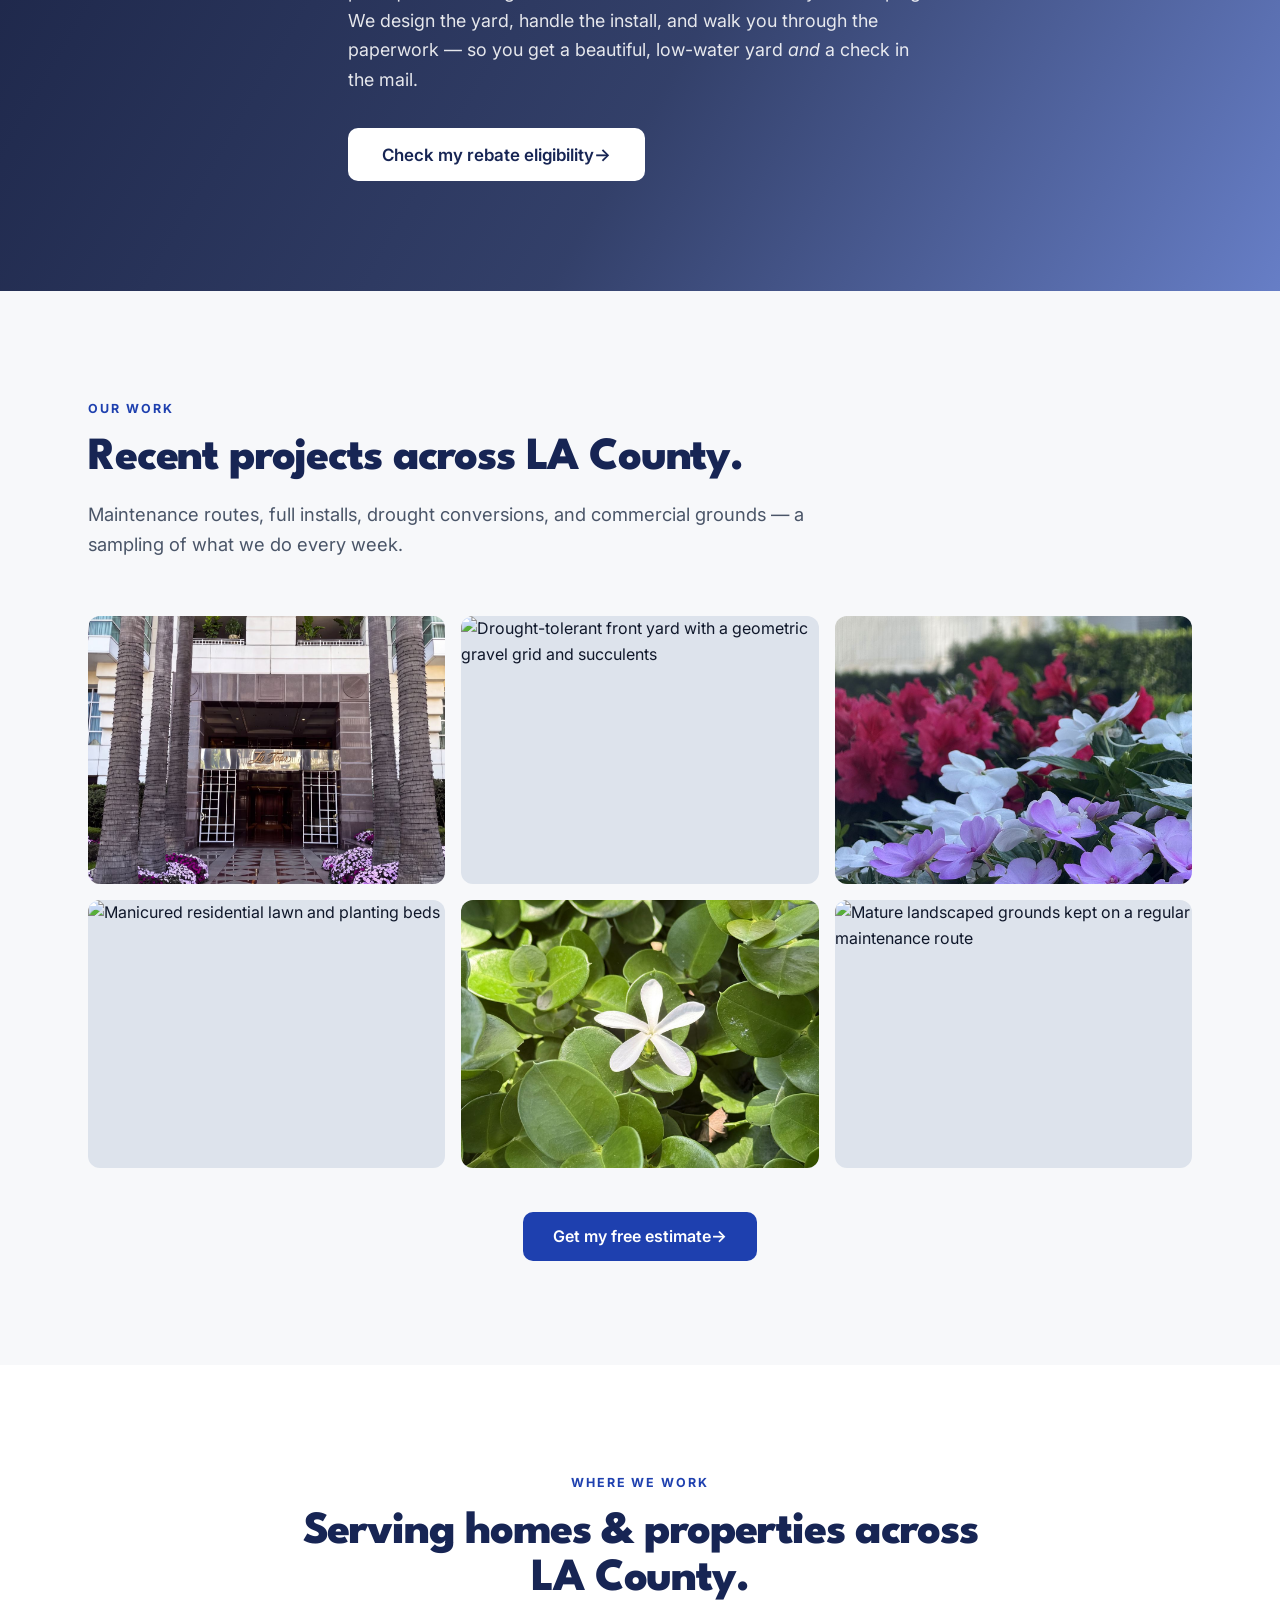
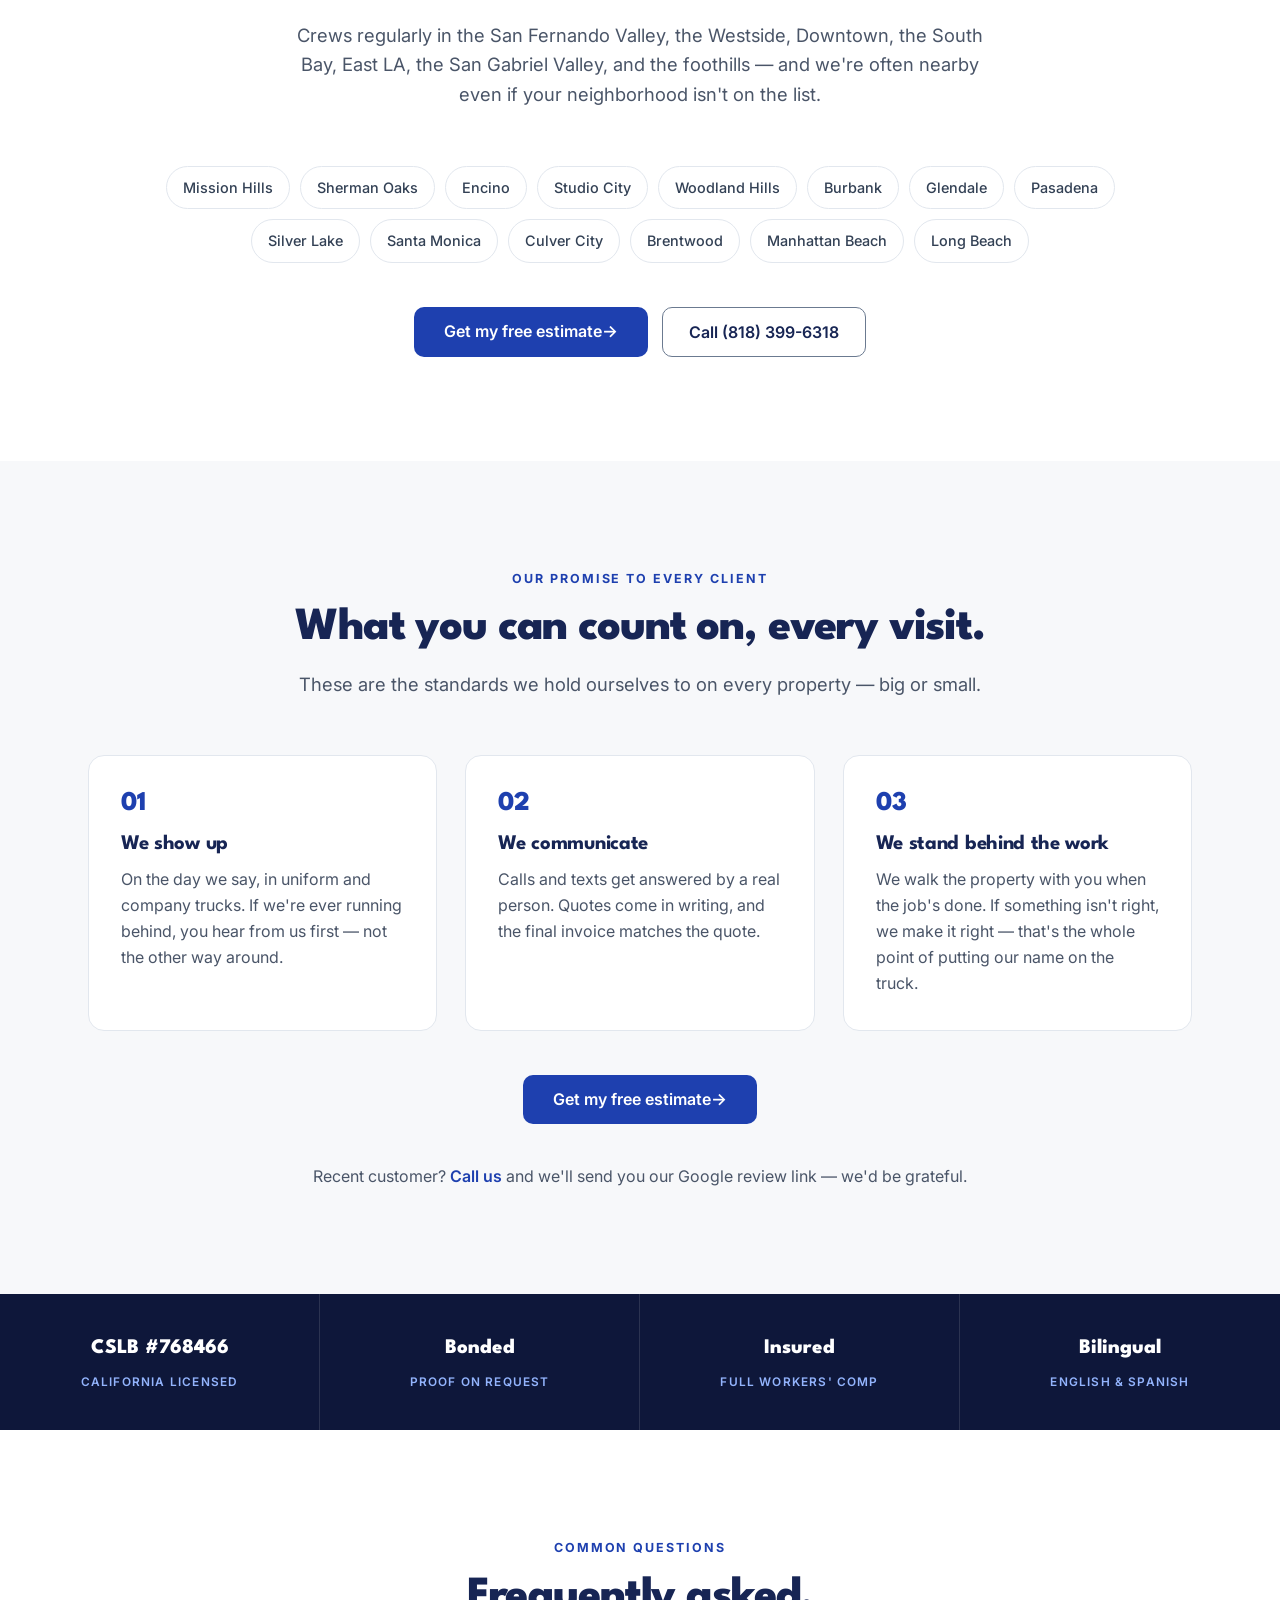
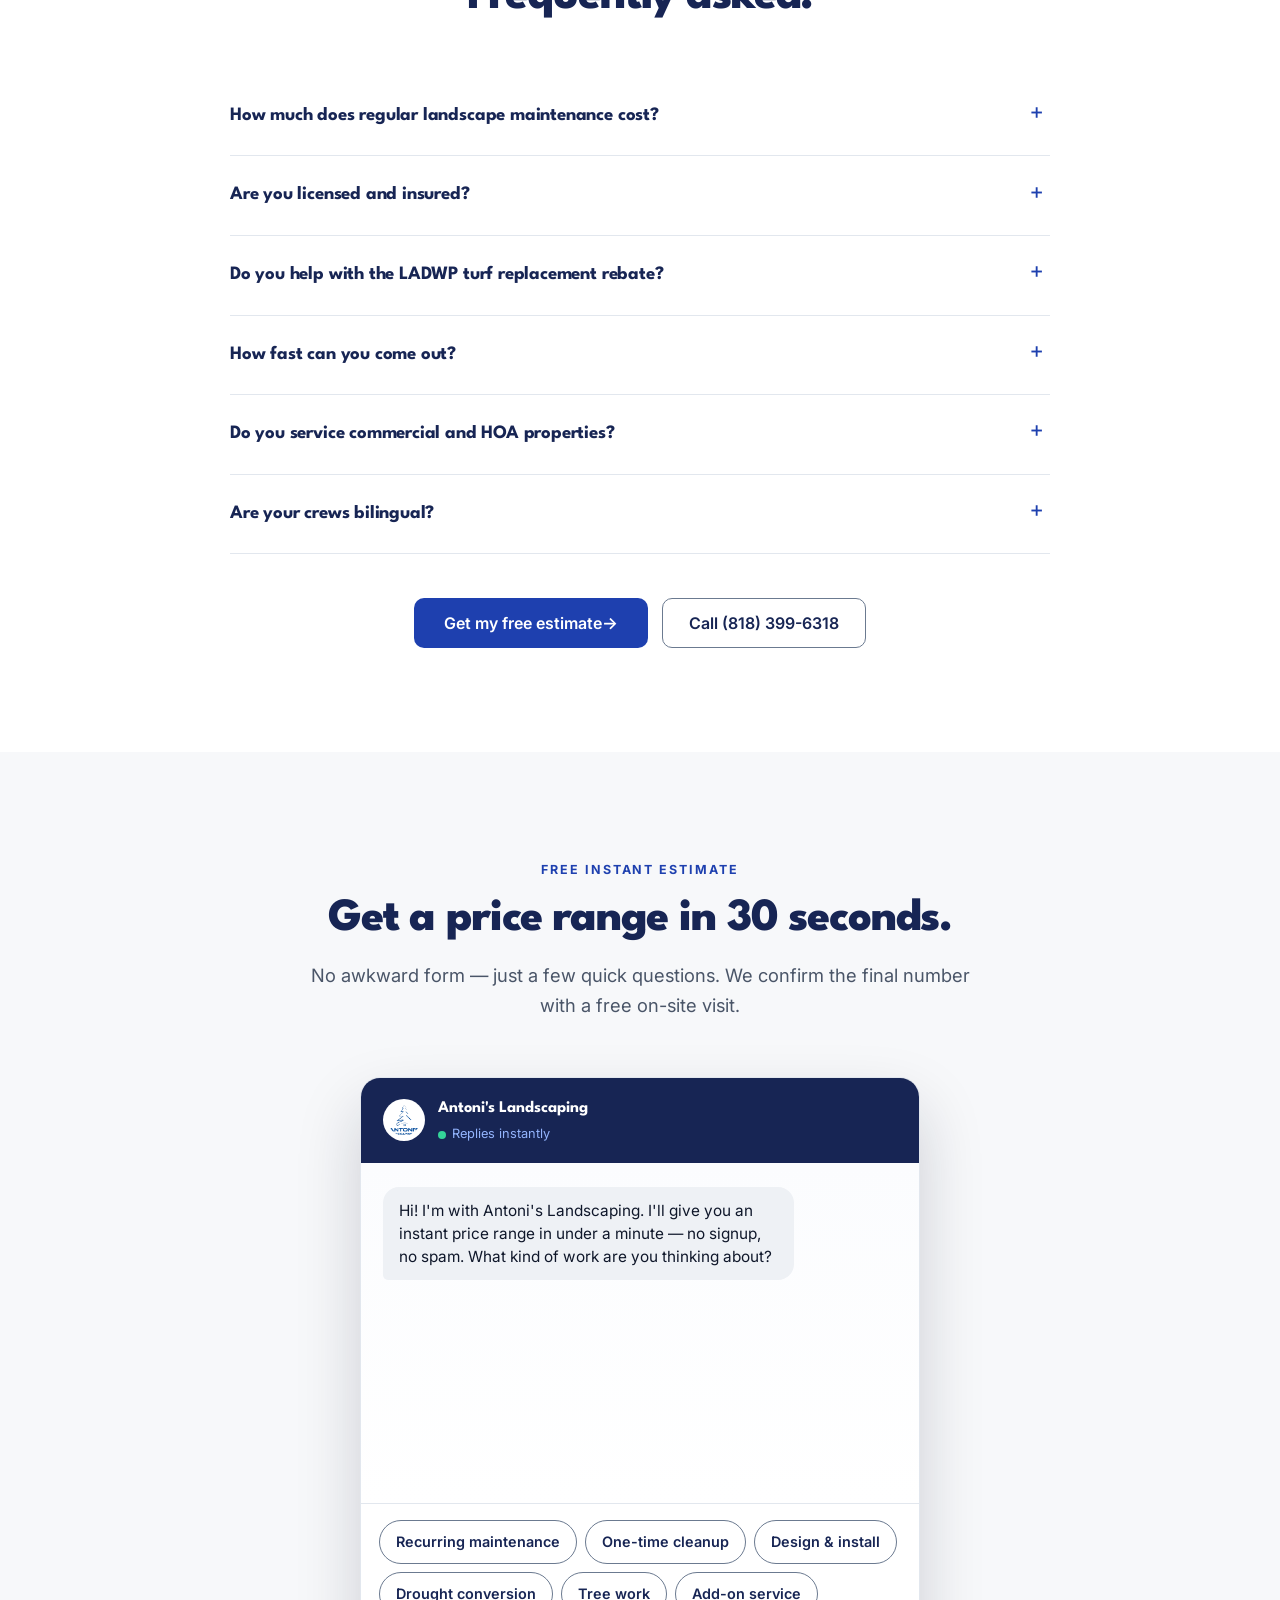
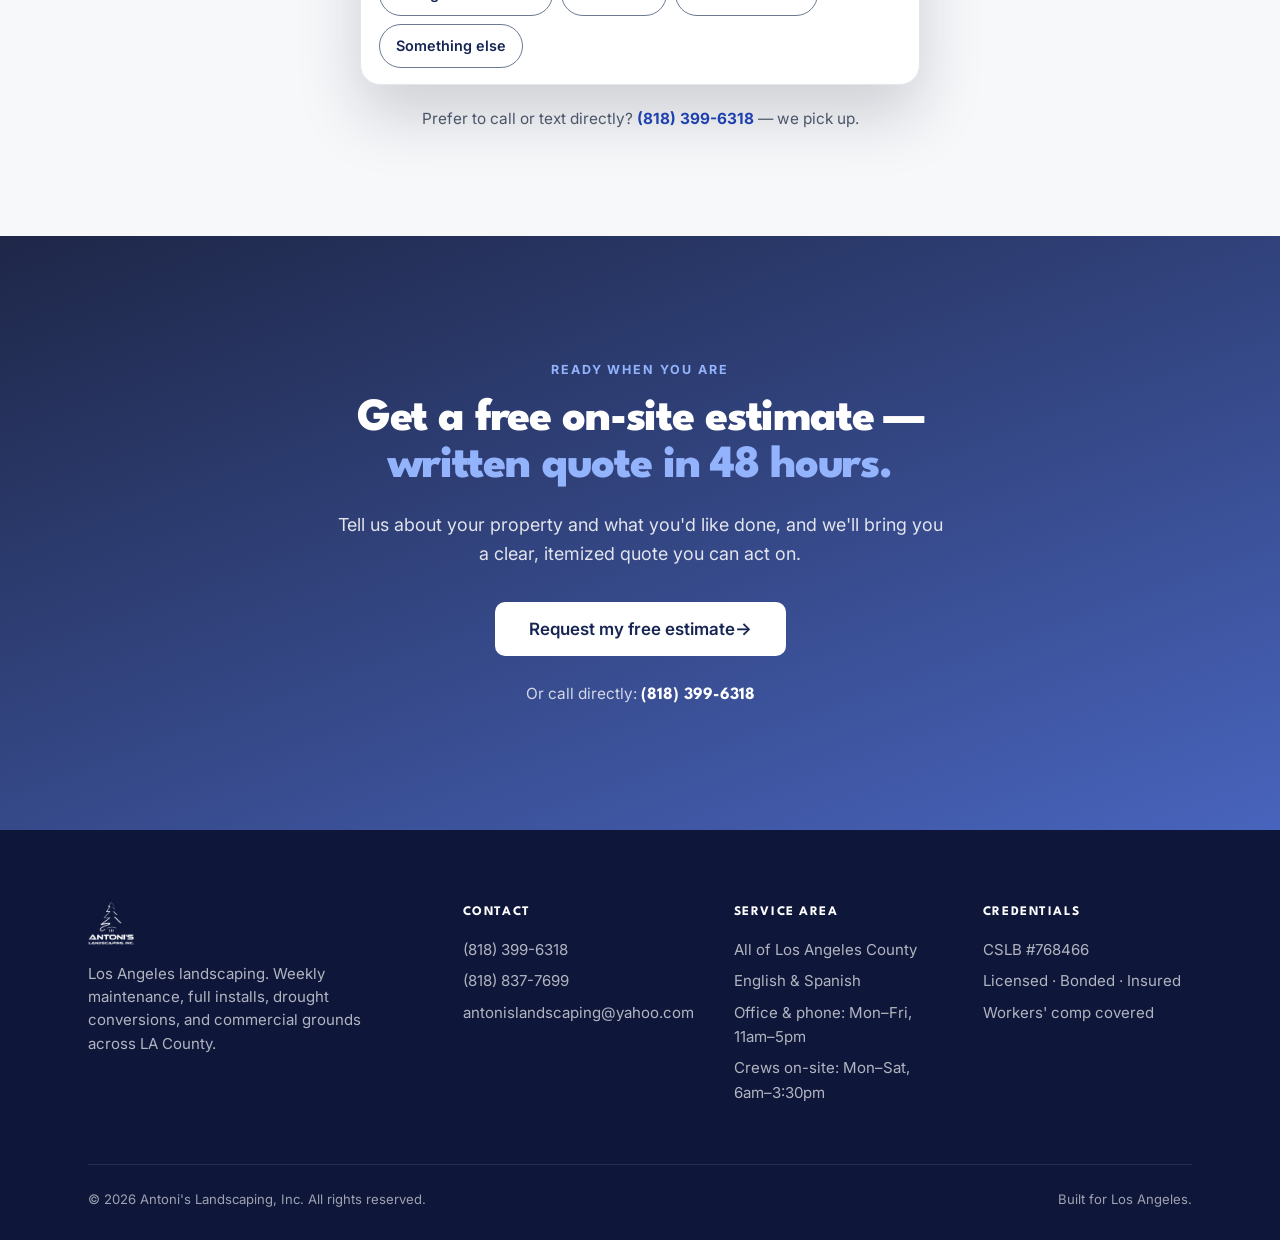
==== commit cc6963b4: "Merge self-hosted-job-photos into main Brings our own job-site photography alongside the rebuilt est" ====
--- a/index.html
+++ b/index.html
@@ -91,7 +91,7 @@
     {
       "@type": "Question",
       "name": "How much does regular landscape maintenance cost?",
-      "acceptedAnswer": { "@type": "Answer", "text": "Pricing depends on lot size, scope, and frequency, but most of our residential maintenance plans start around $120 per visit for bi-weekly service on a standard LA lot. We give a firm written quote after a free on-site visit so there are no surprises." }
+      "acceptedAnswer": { "@type": "Answer", "text": "Our regular maintenance starts around $80 per visit and depends on yard size and frequency. We give a firm written quote after a free on-site visit so there are no surprises." }
     },
     {
       "@type": "Question",
@@ -372,7 +372,7 @@
       <h2>Frequently asked.</h2>
     </div>
     <div class="faq-list">
-      <details><summary>How much does regular landscape maintenance cost?</summary><div>Pricing depends on lot size, scope, and frequency, but most of our residential maintenance plans start around $120 per visit for bi-weekly service on a standard LA lot. We give a firm written quote after a free on-site visit so there are no surprises.</div></details>
+      <details><summary>How much does regular landscape maintenance cost?</summary><div>Our regular maintenance starts around $80 per visit and depends on yard size and frequency. We give a firm written quote after a free on-site visit so there are no surprises.</div></details>
       <details><summary>Are you licensed and insured?</summary><div>Yes. We're a California-licensed contractor (CSLB #768466), fully insured, and carry workers' compensation for every member of our crew. We're happy to send proof of insurance before any job.</div></details>
       <details><summary>Do you help with the LADWP turf replacement rebate?</summary><div>Yes. We design the landscape, handle the install, and guide you through the LADWP application so you can claim the rebate. Ask us for a free rebate-eligibility check on your yard.</div></details>
       <details><summary>How fast can you come out?</summary><div>In most of LA County we can schedule a free estimate within 2–3 business days and start routine maintenance the week after. Installs and design projects are booked a few weeks out depending on scope.</div></details>
@@ -414,18 +414,66 @@
 </section>
 
 <script>
-  // ========== Pricing model (unchanged from form version) ==========
-  // CONFIGURE: tune these numbers to Antoni's actual price book.
-  // See Pricing_Calibration_for_Dad.md for the scenarios driving each constant.
+  // ========== Pricing model — Antoni's confirmed price book ==========
+  // These are the owner's real numbers, not market estimates. Two rules hold
+  // across every branch: the customer always sees a RANGE, and the range always
+  // closes with the on-site-visit disclaimer. Property type is collected as
+  // lead info only — it deliberately never touches the price.
+
+  const MIN_TOTAL  = 80;   // floor on maintenance and small add-on totals
+  const CLEANUP_HR = 68;   // one-time cleanup crew labor, per hour
+  const CUSTOM_HR  = 65;   // custom / "something else" work, per worker-hour
+  const HAUL_LOAD  = 480;  // green-waste haul-away, per load
+
   const SIZES = {
-    small:  { label: 'under 500 sq ft',    avgSqft:  350, maint: 120, cleanup:  280, install: [4.0, 8.0], drought: [8.0, 15.0], tree: 350 },
-    medium: { label: '500–2,000 sq ft',    avgSqft: 1200, maint: 180, cleanup:  500, install: [4.5, 8.5], drought: [8.5, 15.5], tree: 500 },
-    large:  { label: '2,000–5,000 sq ft',  avgSqft: 3500, maint: 260, cleanup:  850, install: [4.5, 9.0], drought: [9.0, 16.0], tree: 700 },
-    xlarge: { label: '5,000+ sq ft',       avgSqft: 7500, maint: 380, cleanup: 1400, install: [5.0, 10.0], drought: [10.0, 18.0], tree: 1000 },
+    small:  { label: 'Small — under 500 sq ft',    maintWeekly: [ 80,  80], cleanupHours: [ 2,  4] },
+    medium: { label: 'Medium — 500–2,000 sq ft',   maintWeekly: [ 80, 180], cleanupHours: [ 4,  8] },
+    large:  { label: 'Large — 2,000–5,000 sq ft',  maintWeekly: [180, 240], cleanupHours: [ 8, 16] },
+    xlarge: { label: 'Extra large — 5,000+ sq ft', maintWeekly: [240, 320], cleanupHours: [16, 28] },
   };
-  const FREQ_MULT = { weekly: 1.0, biweekly: 1.08, monthly: 1.25 };
-  const PROPERTY_MULT = { residential: 1.0, condo: 1.0, hoa: 1.20, commercial: 1.25 };
-  const RANGE = 0.18;
+
+  const FREQ_MULT  = { weekly: 1.0, biweekly: 1.5, monthly: 3.0 };
+  const FREQ_LABEL = { weekly: 'Weekly', biweekly: 'Biweekly', monthly: 'Monthly' };
+
+  // Design & install — priced per unit by project type. `rate` is [low, high];
+  // equal endpoints mean the rate is fixed and only the scope varies.
+  const INSTALL = {
+    sod:        { label: 'New sod',               rate: [6.00, 6.00],   unit: 'sq ft',         ask: 'About how many square feet of sod?',           ph: 'e.g. 800' },
+    bed:        { label: 'New plant bed',         rate: [7.50, 7.50],   unit: 'sq ft',         ask: 'About how many square feet of planting bed?',  ph: 'e.g. 300' },
+    irrigation: { label: 'Irrigation system',     rate: [2458, 2458],   unit: 'zones',         ask: 'How many zones?',                              ph: 'e.g. 4' },
+    drip:       { label: 'Drip conversion',       rate: [2106, 2106],   unit: 'zones',         ask: 'How many zones are you converting?',           ph: 'e.g. 3' },
+    paver:      { label: 'Paver patio / walkway', rate: [12, 18],       unit: 'sq ft',         ask: 'About how many square feet of paving?',        ph: 'e.g. 400' },
+    wall:       { label: 'Retaining wall',        rate: [85, 115],      unit: 'sq ft of face', ask: 'About how many square feet of wall face?',     ph: 'e.g. 120' },
+    lighting:   { label: 'Outdoor lighting',      rate: [78, 228],      unit: 'fixtures',      ask: 'How many fixtures?',                           ph: 'e.g. 8' },
+    drain:      { label: 'French drain',          rate: [35, 40],       unit: 'linear ft',     ask: 'About how many linear feet?',                  ph: 'e.g. 60' },
+    controller: { label: 'Smart controller',      rate: [350, 350],     unit: 'controllers',   ask: 'How many controllers?',                        ph: 'e.g. 1' },
+    sprinkler:  { label: 'Sprinkler repair',      quote: "Sprinkler repair runs **about $95/hour**, priced on the visit." },
+  };
+
+  const DROUGHT = {
+    removal: { label: 'Turf removal only',                          rate: 2.75 },
+    full:    { label: 'Full conversion — removal + natives + drip', rate: 12.00 },
+  };
+
+  const TREE_SIZE_LABEL = { small: 'Small — under 15 ft', medium: 'Medium — 15–30 ft', large: 'Large — 30+ ft' };
+  const TREE = {
+    trim:    { label: 'Trimming',       bySize: { small: [185, 350], medium: [350, 950], large: [950, 3500] } },
+    removal: { label: 'Removal',        bySize: { small: [650, 650], medium: [1850, 1850], large: null } },
+    stump:   { label: 'Stump grinding', flat: [450, 2200] },
+  };
+
+  // Add-ons — per-unit where a quantity makes sense, flat or hourly otherwise.
+  const ADDONS = {
+    palm:     { label: 'Palm trimming',             rate: [1200, 1200],   unit: 'palms',   ask: 'How many palms?',                      ph: 'e.g. 2' },
+    color:    { label: 'Seasonal color',            rate: [55, 55],       unit: 'flats',   ask: 'How many flats of flowers?',           ph: 'e.g. 6' },
+    mulch:    { label: 'Mulch / bark',              rate: [27.50, 27.50], unit: 'bags',    ask: 'How many bags?',                       ph: 'e.g. 10' },
+    fert:     { label: 'Fertilization',             flat: [125, 125],     unit: 'per application' },
+    weed:     { label: 'Weed control',              rate: [0.75, 0.75],   unit: 'sq ft',   ask: 'About how many square feet?',          ph: 'e.g. 1200' },
+    aeration: { label: 'Lawn aeration',             rate: [0.004, 0.004], unit: 'sq ft',   ask: 'About how many square feet of lawn?',  ph: 'e.g. 2000' },
+    patch:    { label: 'Sod / lawn patch',          rate: [10, 10],       unit: 'sq ft',   ask: 'About how many square feet to patch?', ph: 'e.g. 150' },
+    mow:      { label: 'Mowing / edging / blowing', quote: "Mowing, edging and blowing runs **$40/hour**, priced on site." },
+    hedge:    { label: 'Hedge / shrub trimming',    quote: "Hedge and shrub trimming runs **$68/hour**, priced on site." },
+  };
 
   const SERVICE_LABEL = {
     maintenance: 'Recurring maintenance',
@@ -433,6 +481,7 @@
     install: 'Design & install',
     drought: 'Drought conversion',
     tree: 'Tree work',
+    addon: 'Add-on service',
     other: 'Custom project',
   };
   const PROPERTY_LABEL = {
@@ -441,31 +490,82 @@
     hoa: 'HOA common area',
     commercial: 'Commercial / office',
   };
-  const FREQ_LABEL = { weekly: 'Weekly', biweekly: 'Biweekly', monthly: 'Monthly' };
-
-  const fmtMoney = n => '$' + (Math.round(n / 10) * 10).toLocaleString();
-
+
+  const BALLPARK = "This is a ballpark — we confirm the exact price with a free on-site visit.";
+
+  const fmtMoney = n => '$' + Math.round(n).toLocaleString('en-US');
+  // Collapses to a single figure when both ends round the same, so a fixed
+  // price reads "$650" rather than "$650–$650".
+  const fmtRange = (lo, hi) =>
+    Math.round(lo) === Math.round(hi) ? fmtMoney(lo) : fmtMoney(lo) + '–' + fmtMoney(hi);
+
+  // Returns { display, unit, note } when we can put a number on it, or
+  // { quote } when the job can only be priced on site.
   function computeEstimate(s) {
-    const sizeData = SIZES[s.size];
-    const propMult = PROPERTY_MULT[s.property] || 1.0;
-    let mid = null, unit = '';
+    const qty = parseFloat(s.qty) || 0;
+
     if (s.service === 'maintenance') {
-      mid = sizeData.maint * propMult * (FREQ_MULT[s.frequency] || 1.0);
-      unit = 'per visit';
-    } else if (s.service === 'cleanup') {
-      mid = sizeData.cleanup * propMult; unit = 'one-time';
-    } else if (s.service === 'install') {
-      const [lo, hi] = sizeData.install;
-      mid = ((lo + hi) / 2) * sizeData.avgSqft * propMult; unit = 'project total';
-    } else if (s.service === 'drought') {
-      const [lo, hi] = sizeData.drought;
-      mid = ((lo + hi) / 2) * sizeData.avgSqft * propMult; unit = 'project total';
-    } else if (s.service === 'tree') {
-      mid = sizeData.tree * propMult; unit = 'per tree';
-    }
-    if (mid === null) return { display: 'Custom quote', unit: '' };
-    const lo = mid * (1 - RANGE), hi = mid * (1 + RANGE);
-    return { display: fmtMoney(lo) + '–' + fmtMoney(hi), unit };
+      const [lo, hi] = SIZES[s.size].maintWeekly;
+      const mult = FREQ_MULT[s.frequency] || 1.0;
+      return {
+        display: fmtRange(Math.max(MIN_TOTAL, lo * mult), Math.max(MIN_TOTAL, hi * mult)),
+        unit: 'per visit',
+      };
+    }
+
+    if (s.service === 'cleanup') {
+      const [hLo, hHi] = SIZES[s.size].cleanupHours;
+      return {
+        display: fmtRange(hLo * CLEANUP_HR, hHi * CLEANUP_HR),
+        unit: 'one-time labor',
+        note: "That's roughly " + hLo + "–" + hHi + " hours of crew time at $" + CLEANUP_HR + "/hour, plus about $" + HAUL_LOAD + " per load for green-waste haul-away.",
+      };
+    }
+
+    if (s.service === 'install') {
+      const p = INSTALL[s.projectType];
+      if (p.quote) return { quote: p.quote };
+      return {
+        display: fmtRange(qty * p.rate[0], qty * p.rate[1]),
+        unit: 'project total (materials + labor vary — confirmed on site)',
+      };
+    }
+
+    if (s.service === 'drought') {
+      const d = DROUGHT[s.droughtMode];
+      return {
+        display: fmtRange(qty * d.rate, qty * d.rate),
+        unit: 'project total',
+        note: "We handle the LADWP rebate paperwork at no charge — it can pay you back per sq ft removed.",
+      };
+    }
+
+    if (s.service === 'tree') {
+      const job  = TREE[s.treeJob];
+      const band = job.flat || (job.bySize && job.bySize[s.treeSize]);
+      if (!band) return { quote: "A tree that size is priced on site — we look at reach, drop zone and access before we can put a number on it." };
+      return {
+        display: fmtRange(band[0], band[1]),
+        unit: job === TREE.stump ? 'per stump' : 'per tree',
+        note: "Final price depends on the tree — confirmed on site.",
+      };
+    }
+
+    if (s.service === 'addon') {
+      const a = ADDONS[s.addon];
+      if (a.quote) return { quote: a.quote };
+      if (a.flat)  return { display: fmtRange(Math.max(MIN_TOTAL, a.flat[0]), Math.max(MIN_TOTAL, a.flat[1])), unit: a.unit };
+      return {
+        display: fmtRange(Math.max(MIN_TOTAL, qty * a.rate[0]), Math.max(MIN_TOTAL, qty * a.rate[1])),
+        unit: 'total',
+      };
+    }
+
+    if (s.service === 'other') {
+      return { quote: "Custom work runs **about $" + CUSTOM_HR + "/worker-hour**; we'll confirm with a free on-site visit." };
+    }
+
+    return { quote: "We'll price this one on site." };
   }
 
   // ========== Chat UI primitives ==========
@@ -594,6 +694,25 @@
   const FORMSPREE_ID = 'xeebqzgg';
   const LEAD_EMAIL   = 'antonislandscaping@yahoo.com';
 
+  // Human-readable summary of the branch-specific answers, so a lead reads
+  // "Project: Drip conversion / Quantity: 3 zones" rather than just
+  // "Design & install". Only the keys the chosen branch actually set appear.
+  function leadDetails(s) {
+    const rows = [];
+    if (s.size)        rows.push(['Size',      SIZES[s.size].label]);
+    if (s.frequency)   rows.push(['Frequency', FREQ_LABEL[s.frequency]]);
+    if (s.projectType) rows.push(['Project',   INSTALL[s.projectType].label]);
+    if (s.droughtMode) rows.push(['Scope',     DROUGHT[s.droughtMode].label]);
+    if (s.treeJob)     rows.push(['Tree job',  TREE[s.treeJob].label]);
+    if (s.treeSize)    rows.push(['Tree size', TREE_SIZE_LABEL[s.treeSize]]);
+    if (s.addon)       rows.push(['Add-on',    ADDONS[s.addon].label]);
+    if (s.qty) {
+      const unit = (INSTALL[s.projectType] || ADDONS[s.addon] || {}).unit || 'sq ft';
+      rows.push(['Quantity', s.qty + ' ' + unit]);
+    }
+    return rows;
+  }
+
   // Builds a mailto: fallback so a lead can still reach the business
   // by email even if the automated submit fails or isn't configured yet.
   function buildLeadMailto(state) {
@@ -606,10 +725,8 @@
       'ZIP: '       + (state.zip   || ''),
       'Service: '   + (SERVICE_LABEL[state.service] || state.service || ''),
       'Property: '  + (PROPERTY_LABEL[state.property] || state.property || '—'),
-      'Size: '      + (SIZES[state.size]?.label || state.size || '—'),
-      'Frequency: ' + (FREQ_LABEL[state.frequency] || state.frequency || '—'),
       'Estimate: '  + (state.estimateDisplay || 'Custom — pending call'),
-    ];
+    ].concat(leadDetails(state).map(([k, v]) => k + ': ' + v));
     const subject = "Website estimate request" + (state.name ? ' — ' + state.name : '');
     return 'mailto:' + LEAD_EMAIL +
       '?subject=' + encodeURIComponent(subject) +
@@ -631,8 +748,7 @@
     fd.append('zip',   state.zip   || '');
     fd.append('service',  SERVICE_LABEL[state.service]  || state.service || '');
     if (state.property)  fd.append('property',  PROPERTY_LABEL[state.property] || state.property);
-    if (state.size)      fd.append('size',      SIZES[state.size]?.label || state.size);
-    if (state.frequency) fd.append('frequency', FREQ_LABEL[state.frequency] || state.frequency);
+    leadDetails(state).forEach(([k, v]) => fd.append(k.toLowerCase().replace(/ /g, '_'), v));
     fd.append('estimate', state.estimateDisplay || 'Custom — pending call');
     // Formspree's free plan rejects file uploads, so we don't send the image
     // itself — we flag that one was offered so the team can collect it on the call.
@@ -649,6 +765,15 @@
   }
 
   // ========== Conversation flow ==========
+  // Turns a price-book table into chips, so the menu and the math can never
+  // drift apart.
+  const menuChips = table => Object.keys(table).map(k => ({ label: table[k].label, value: k }));
+
+  // Asks "how many / how much", echoing the unit so the answer is unambiguous.
+  function askQty(spec) {
+    return textInput(spec.ph, 'number', v => parseFloat(v) > 0, 'Amount in ' + spec.unit);
+  }
+
   async function runFlow() {
     const state = {};
 
@@ -660,49 +785,76 @@
       { label: 'Design & install',      value: 'install' },
       { label: 'Drought conversion',    value: 'drought' },
       { label: 'Tree work',             value: 'tree' },
+      { label: 'Add-on service',        value: 'addon' },
       { label: 'Something else',        value: 'other' },
     ]);
 
-    if (state.service === 'other') {
-      await botSay("No problem — happy to help. I'll grab a few quick details so we can call you back with a custom quote.");
-      state.estimateDisplay = 'Custom quote';
-      updateEstimatePill('Custom quote');
-    } else {
-      await botSay("Got it. What kind of property is it?");
-      state.property = await chips([
-        { label: 'Single-family home',    value: 'residential' },
-        { label: 'Condo / townhouse',     value: 'condo' },
-        { label: 'HOA common area',       value: 'hoa' },
-        { label: 'Commercial / office',   value: 'commercial' },
+    if (state.service === 'maintenance') {
+      await botSay("Got it. Roughly how big is the yard?");
+      state.size = await chips(menuChips(SIZES));
+      await botSay("And how often would you want us out?");
+      state.frequency = await chips([
+        { label: 'Weekly',   value: 'weekly' },
+        { label: 'Biweekly', value: 'biweekly' },
+        { label: 'Monthly',  value: 'monthly' },
       ]);
 
-      await botSay("Roughly how big is the area?");
-      state.size = await chips([
-        { label: 'Small — under 500 sq ft',       value: 'small' },
-        { label: 'Medium — 500–2,000 sq ft',      value: 'medium' },
-        { label: 'Large — 2,000–5,000 sq ft',     value: 'large' },
-        { label: 'Extra large — 5,000+ sq ft',    value: 'xlarge' },
-      ]);
-
-      if (state.service === 'maintenance') {
-        await botSay("How often would you want us to come?");
-        state.frequency = await chips([
-          { label: 'Weekly',   value: 'weekly' },
-          { label: 'Biweekly', value: 'biweekly' },
-          { label: 'Monthly',  value: 'monthly' },
-        ]);
+    } else if (state.service === 'cleanup') {
+      await botSay("Got it. Roughly how big is the area that needs cleaning up?");
+      state.size = await chips(menuChips(SIZES));
+
+    } else if (state.service === 'install') {
+      await botSay("Nice — what are we building?");
+      state.projectType = await chips(menuChips(INSTALL));
+      const project = INSTALL[state.projectType];
+      if (!project.quote) {
+        await botSay(project.ask);
+        state.qty = await askQty(project);
       }
 
-      const est = computeEstimate(state);
+    } else if (state.service === 'drought') {
+      await botSay("Great call — about how many square feet of lawn are we looking at?");
+      state.qty = await textInput('e.g. 500', 'number', v => parseFloat(v) > 0, 'Lawn area in sq ft');
+      await botSay("Do you just want the turf taken out, or the full conversion?");
+      state.droughtMode = await chips(menuChips(DROUGHT));
+
+    } else if (state.service === 'tree') {
+      await botSay("Got it. What does the tree need?");
+      state.treeJob = await chips(menuChips(TREE));
+      if (TREE[state.treeJob].bySize) {
+        await botSay("About how tall is it?");
+        state.treeSize = await chips(
+          Object.keys(TREE_SIZE_LABEL).map(k => ({ label: TREE_SIZE_LABEL[k], value: k }))
+        );
+      }
+
+    } else if (state.service === 'addon') {
+      await botSay("Sure — which one?");
+      state.addon = await chips(menuChips(ADDONS));
+      const addon = ADDONS[state.addon];
+      if (!addon.quote && !addon.flat) {
+        await botSay(addon.ask);
+        state.qty = await askQty(addon);
+      }
+    }
+
+    // ----- Present the number (or say honestly that it needs a site visit) -----
+    const est = computeEstimate(state);
+
+    if (est.display) {
       state.estimateDisplay = est.display + (est.unit ? ' (' + est.unit + ')' : '');
       updateEstimatePill(est.display);
-
-      await botSay(`Based on that, your estimate is **${est.display}** ${est.unit}. We confirm the final number with a free on-site visit — no obligation.`);
-
-      if (state.service === 'drought') {
-        await botSay("💡 You may also qualify for a **LADWP rebate** of up to $3 per sq ft of removed turf — we handle the paperwork and apply it to your final invoice.");
-      }
-
+      await botSay("Based on that, your estimate is **" + est.display + "** " + est.unit + ".");
+    } else {
+      state.estimateDisplay = 'Custom — priced on site';
+      updateEstimatePill('On-site quote');
+      await botSay(est.quote);
+    }
+    if (est.note) await botSay(est.note);
+    // "Something else" already ends on the free-visit promise, so don't say it twice.
+    if (state.service !== 'other') await botSay(BALLPARK);
+
+    if (state.service !== 'other') {
       await botSay("Want me to set up a free visit?");
       const proceed = await chips([
         { label: '✓ Yes, send my info to Antoni’s', value: 'yes' },
@@ -715,7 +867,17 @@
       }
     }
 
-    await botSay("Great. What's your name?");
+    // ----- Lead capture. Property type lives here: it's context for the crew,
+    // not a price input. -----
+    await botSay("Great. What kind of property is it?");
+    state.property = await chips([
+      { label: 'Single-family home',  value: 'residential' },
+      { label: 'Condo / townhouse',   value: 'condo' },
+      { label: 'HOA common area',     value: 'hoa' },
+      { label: 'Commercial / office', value: 'commercial' },
+    ]);
+
+    await botSay("And what's your name?");
     state.name = await textInput('Your name', 'text', v => v.length >= 2);
 
     const firstName = state.name.split(/\s+/)[0];
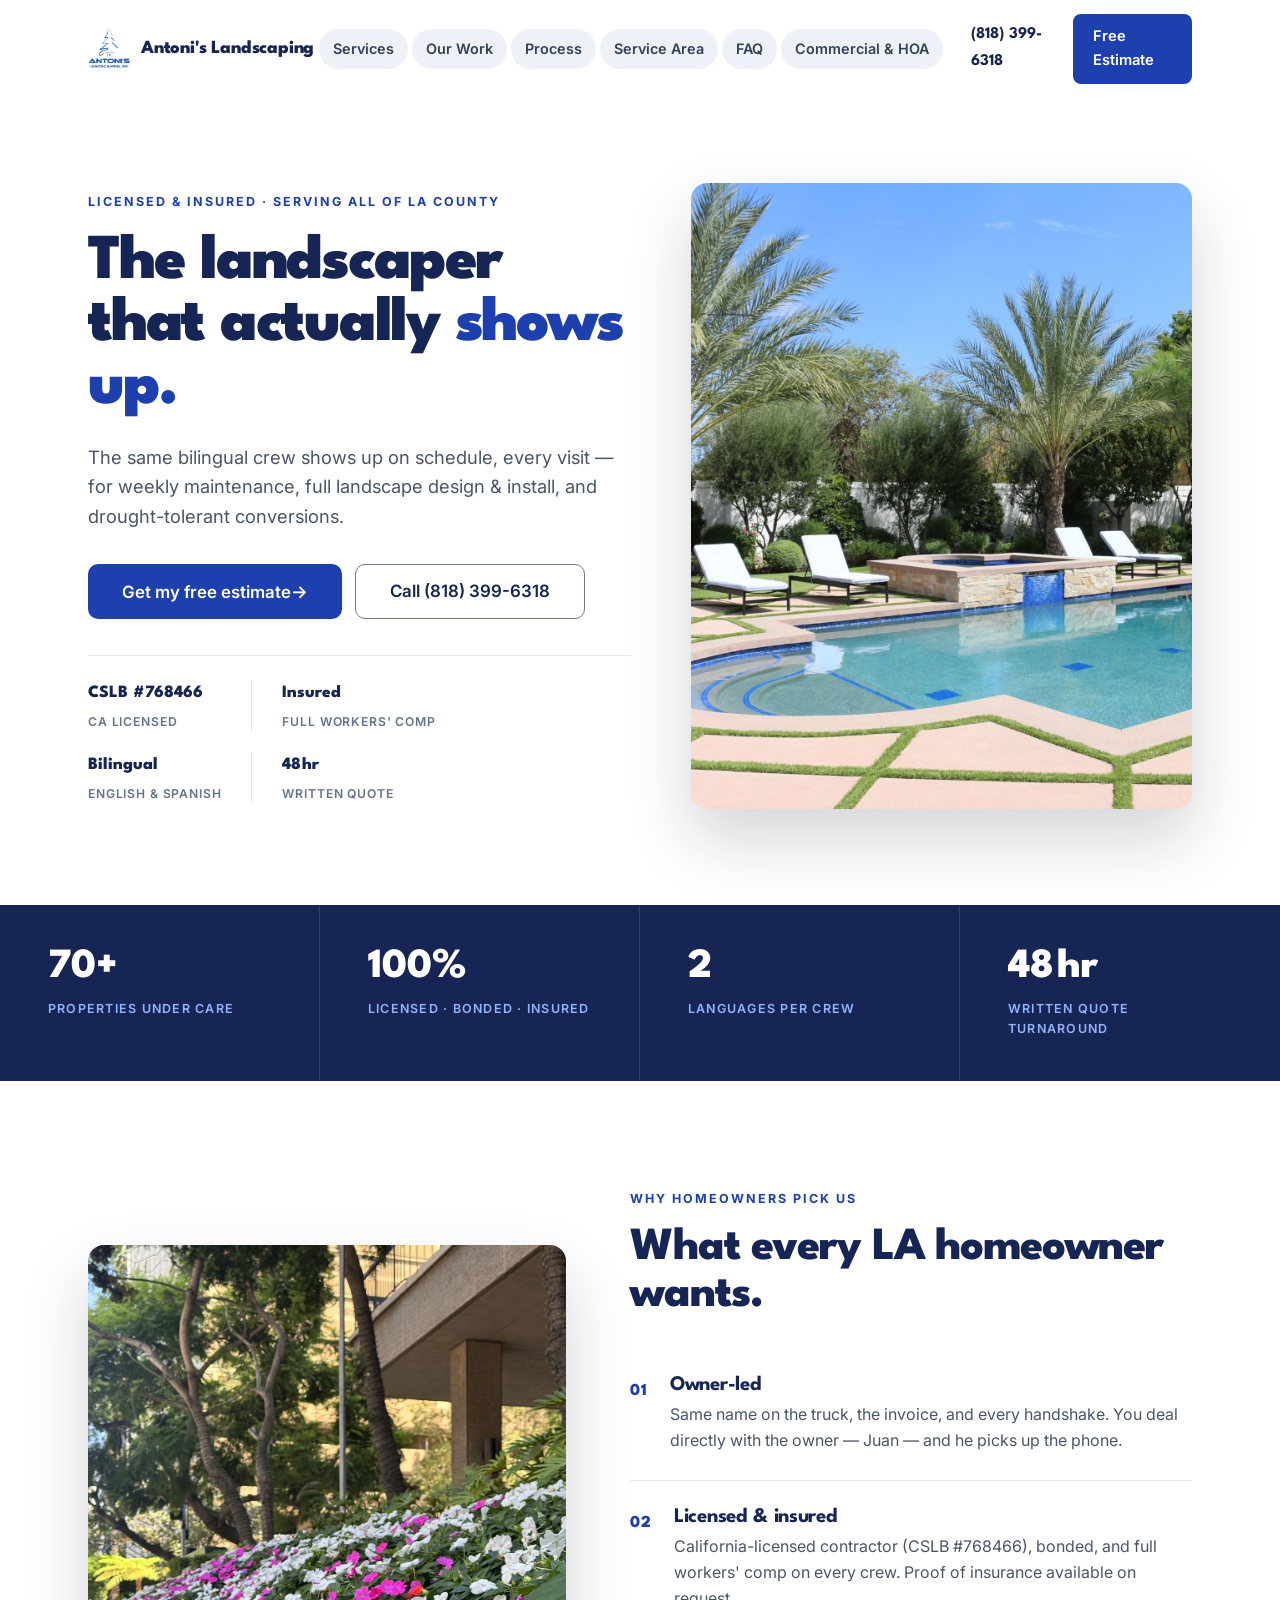
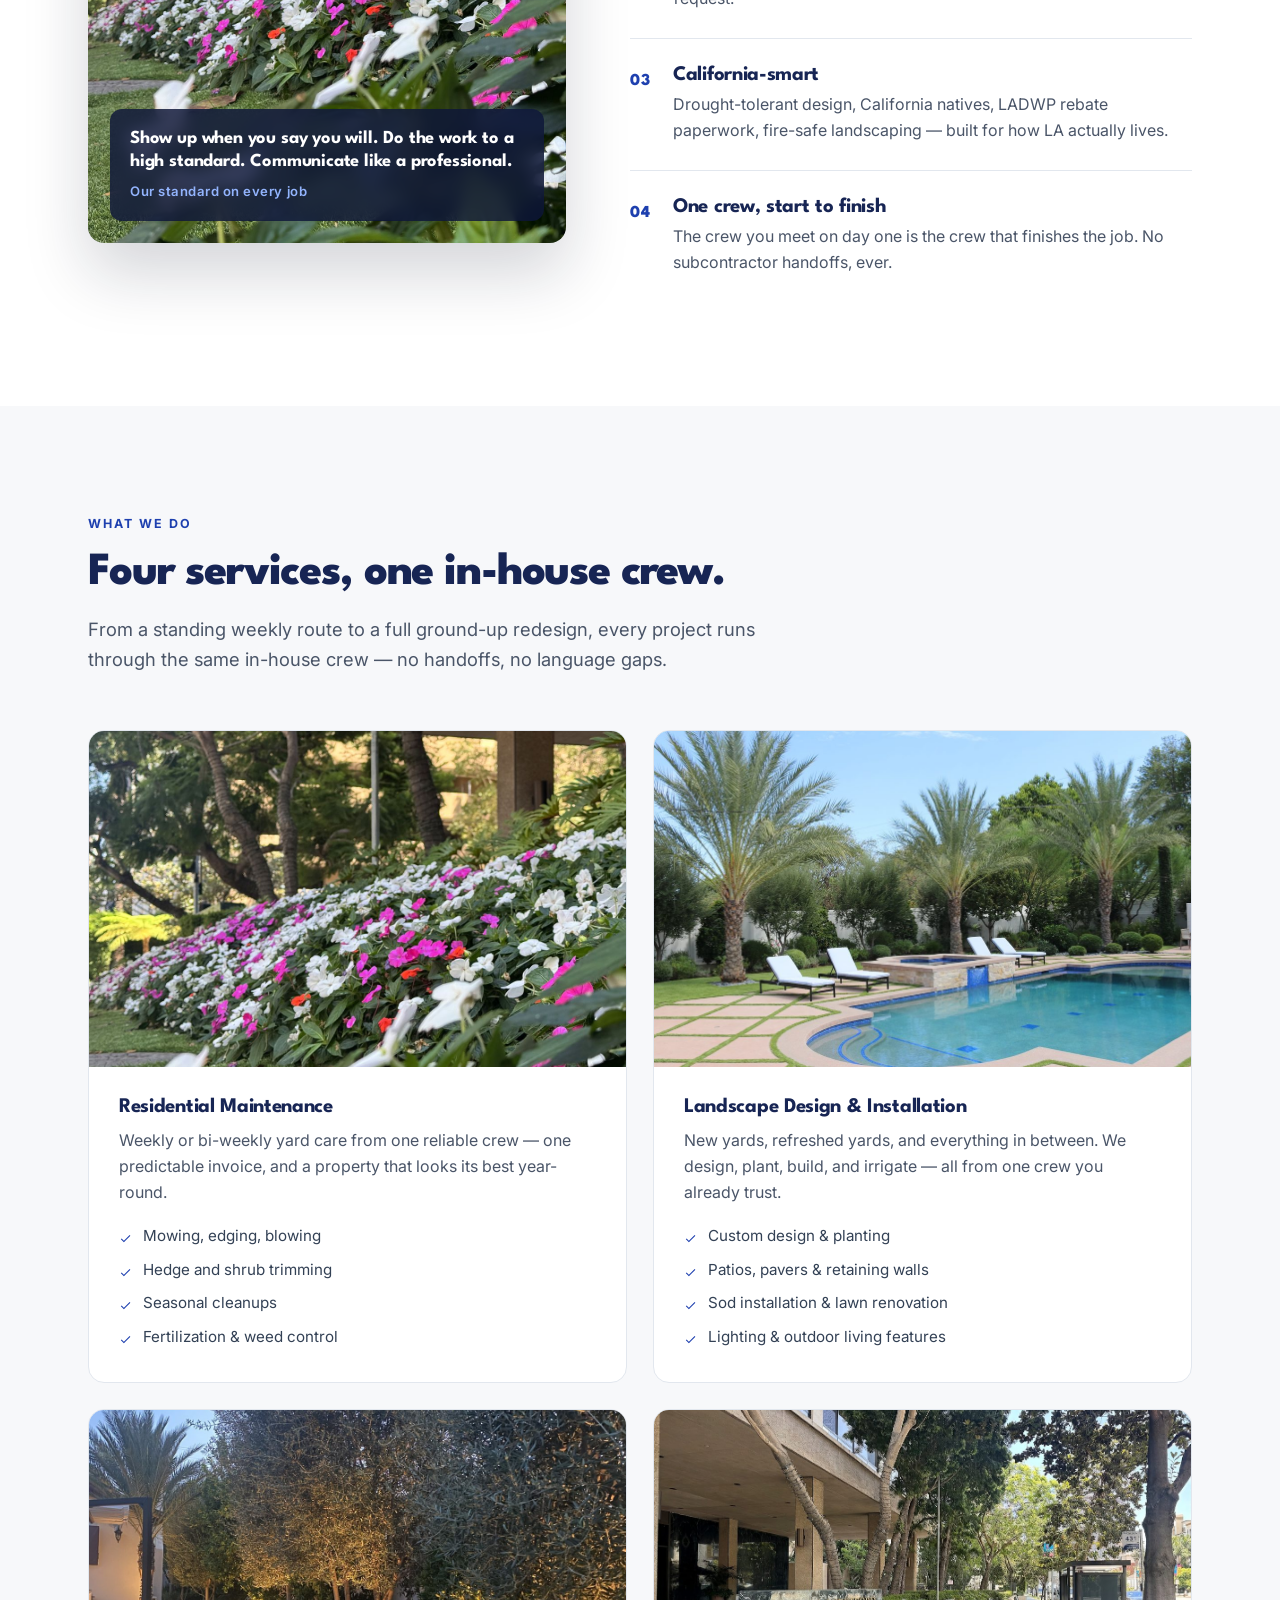
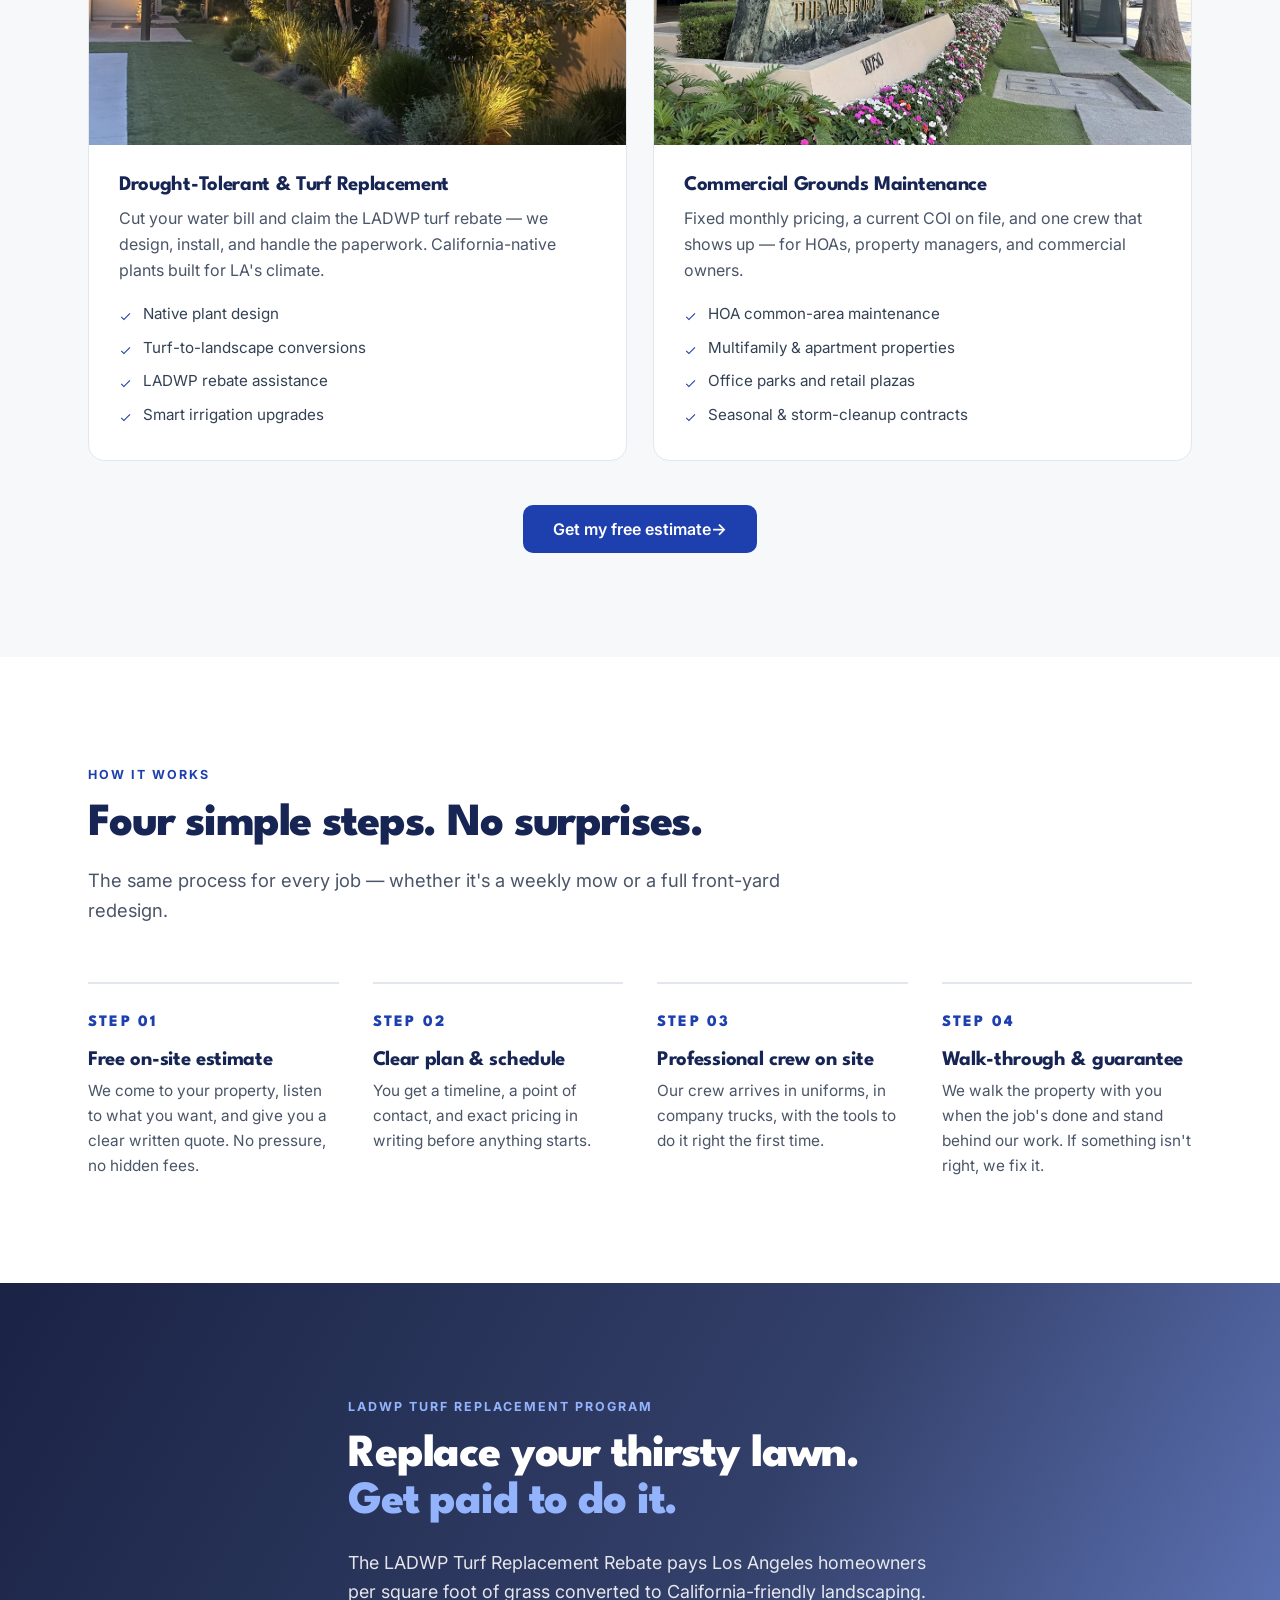
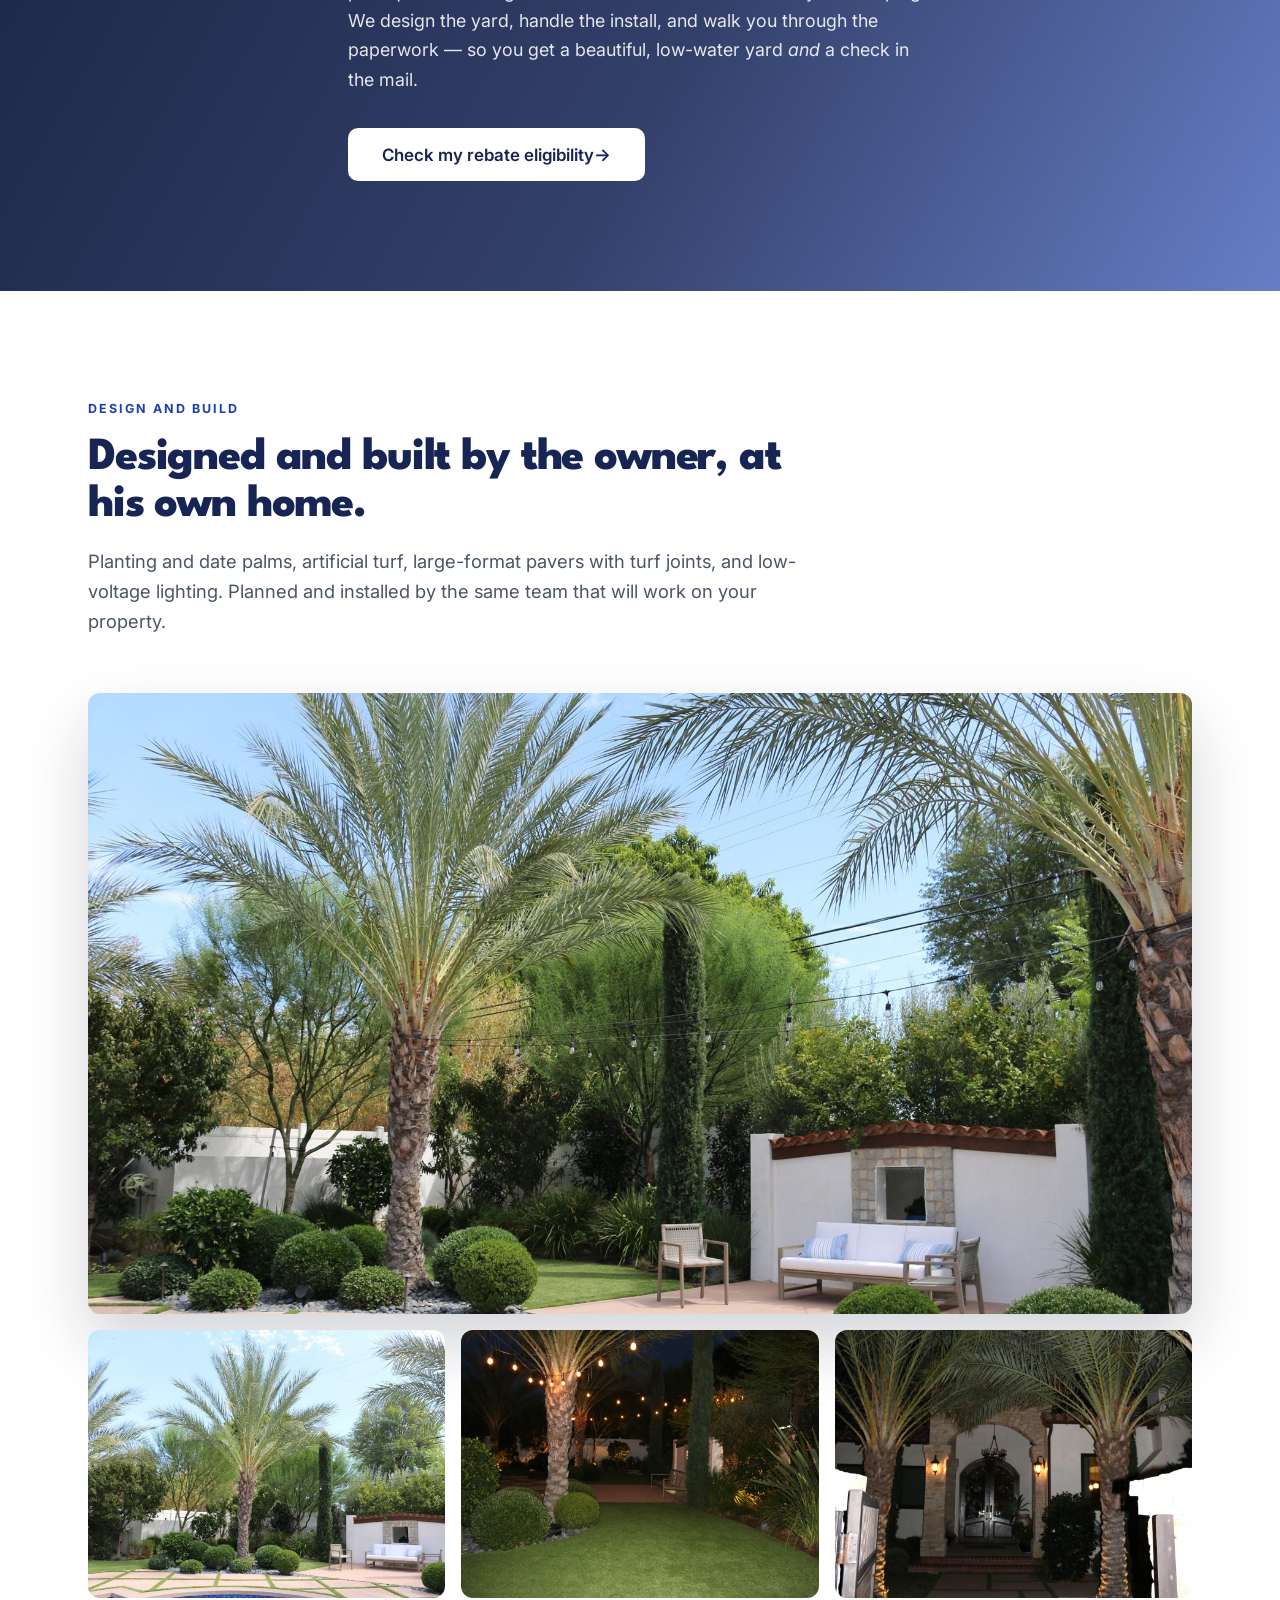
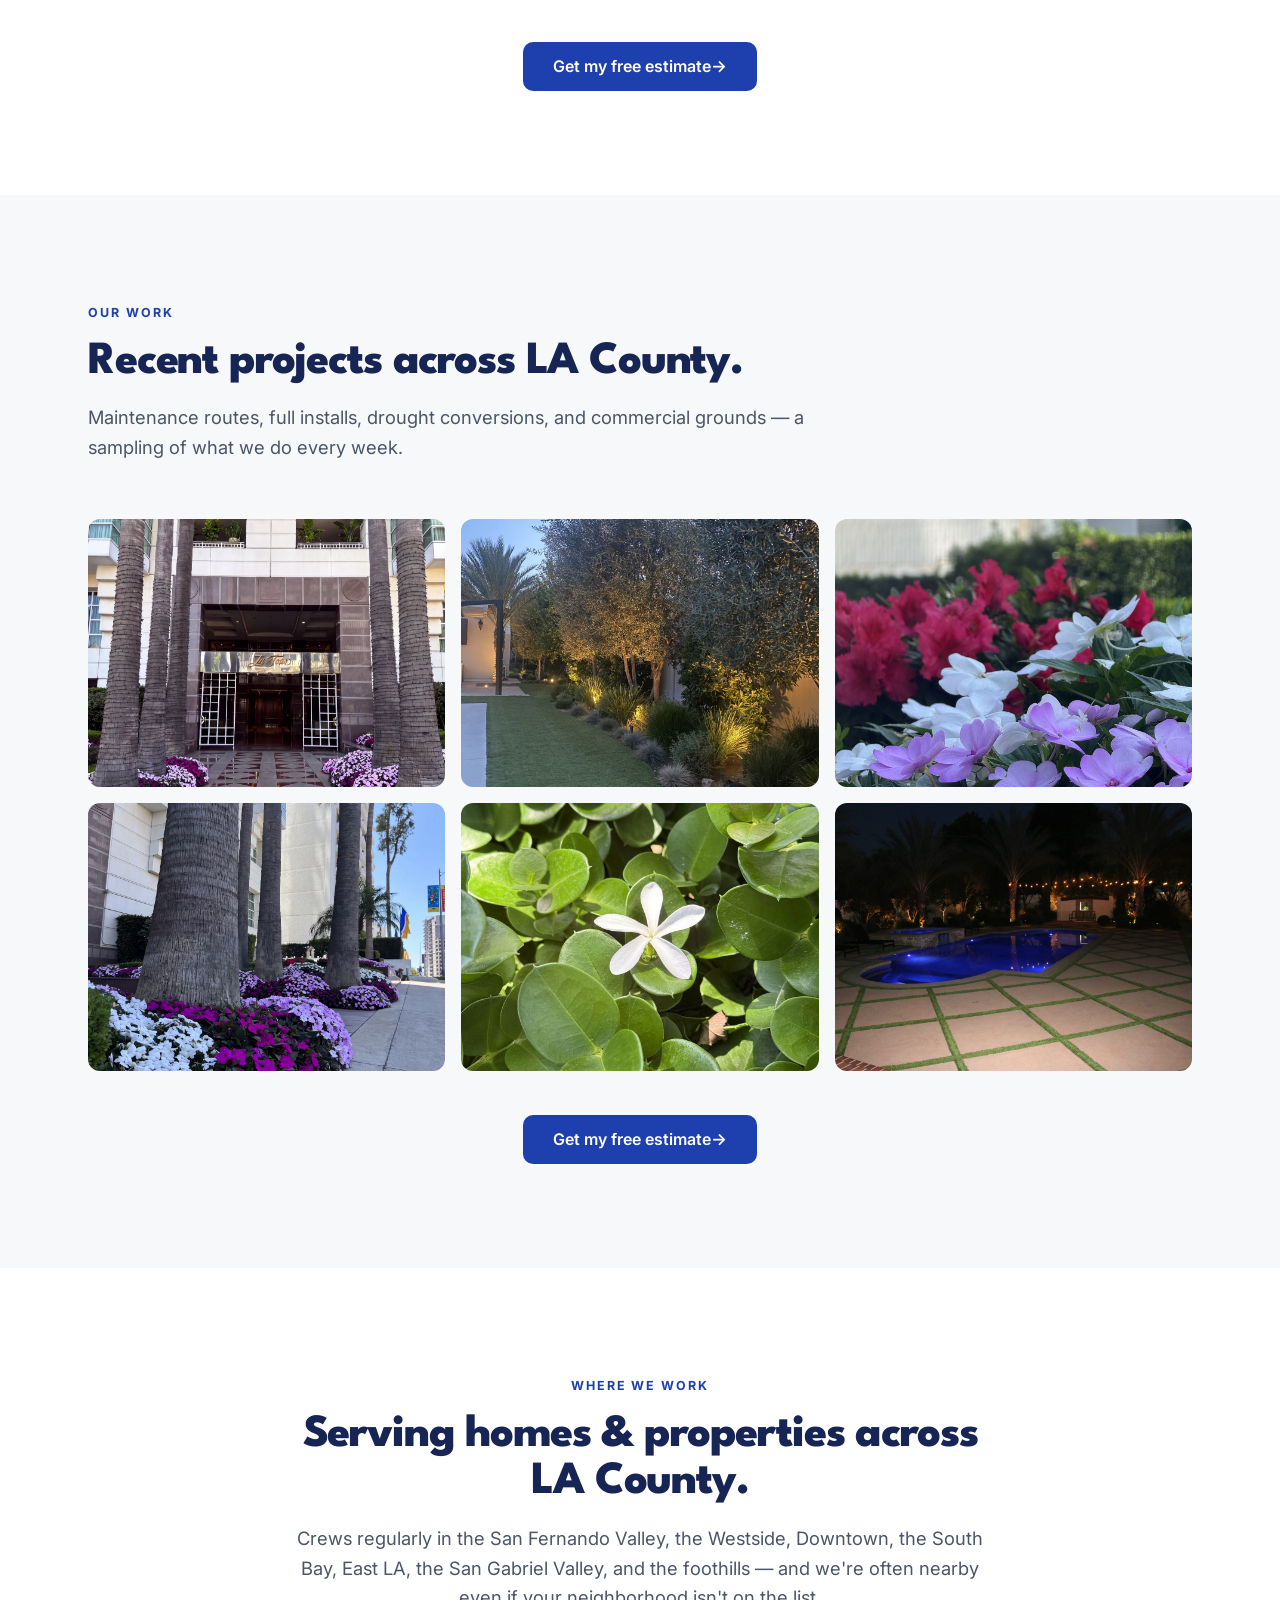
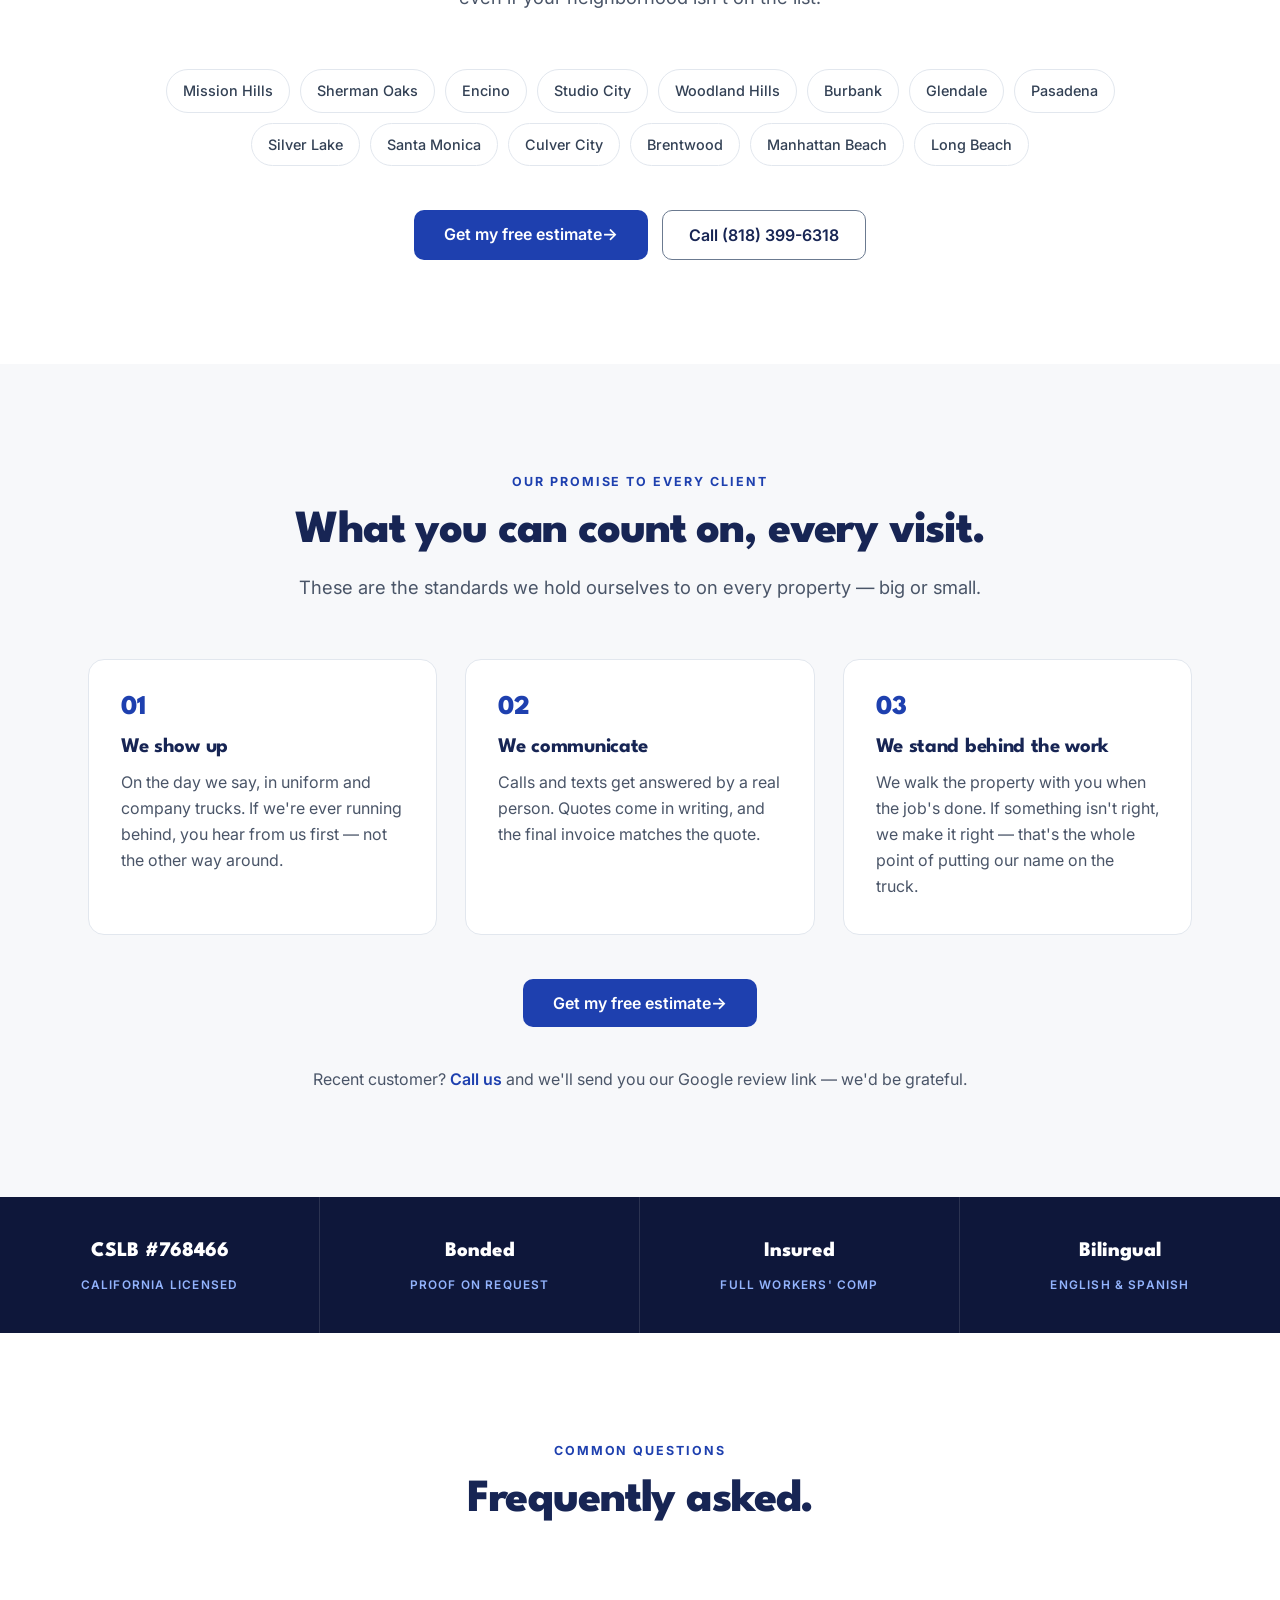
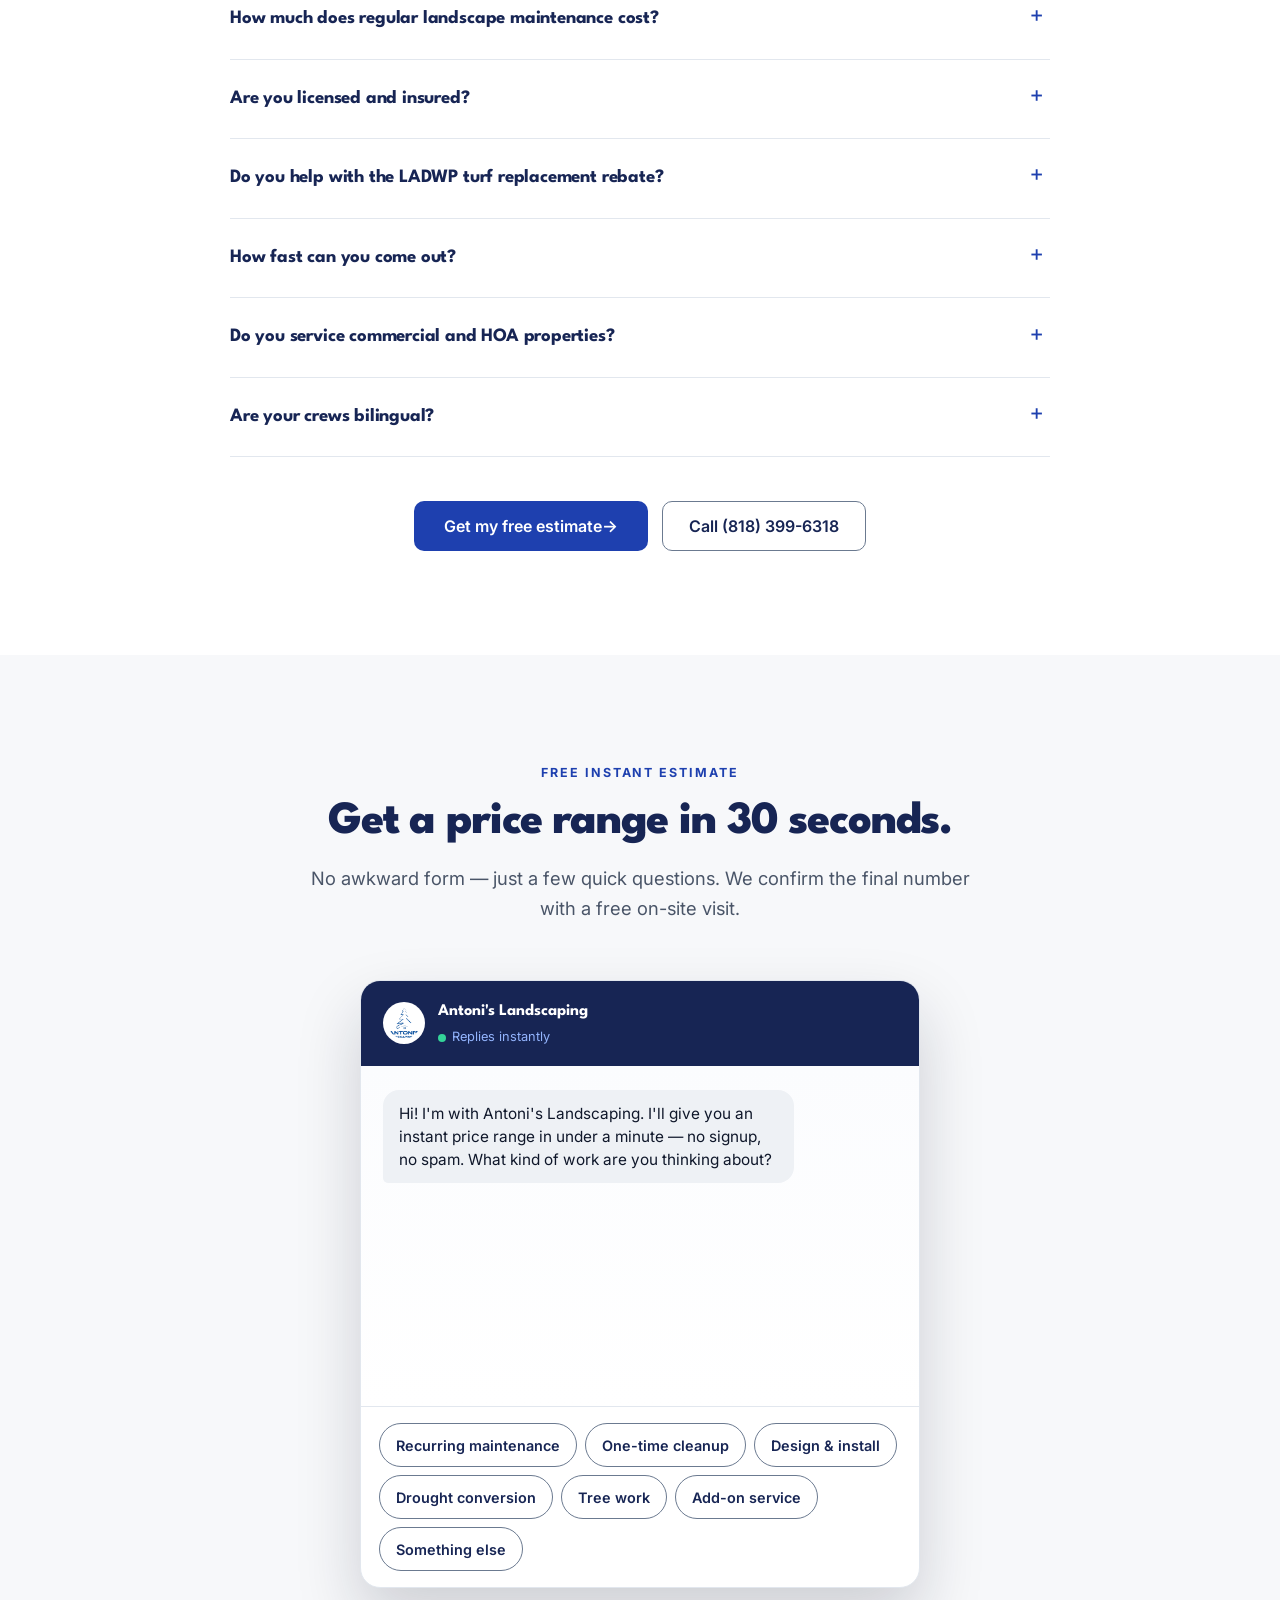
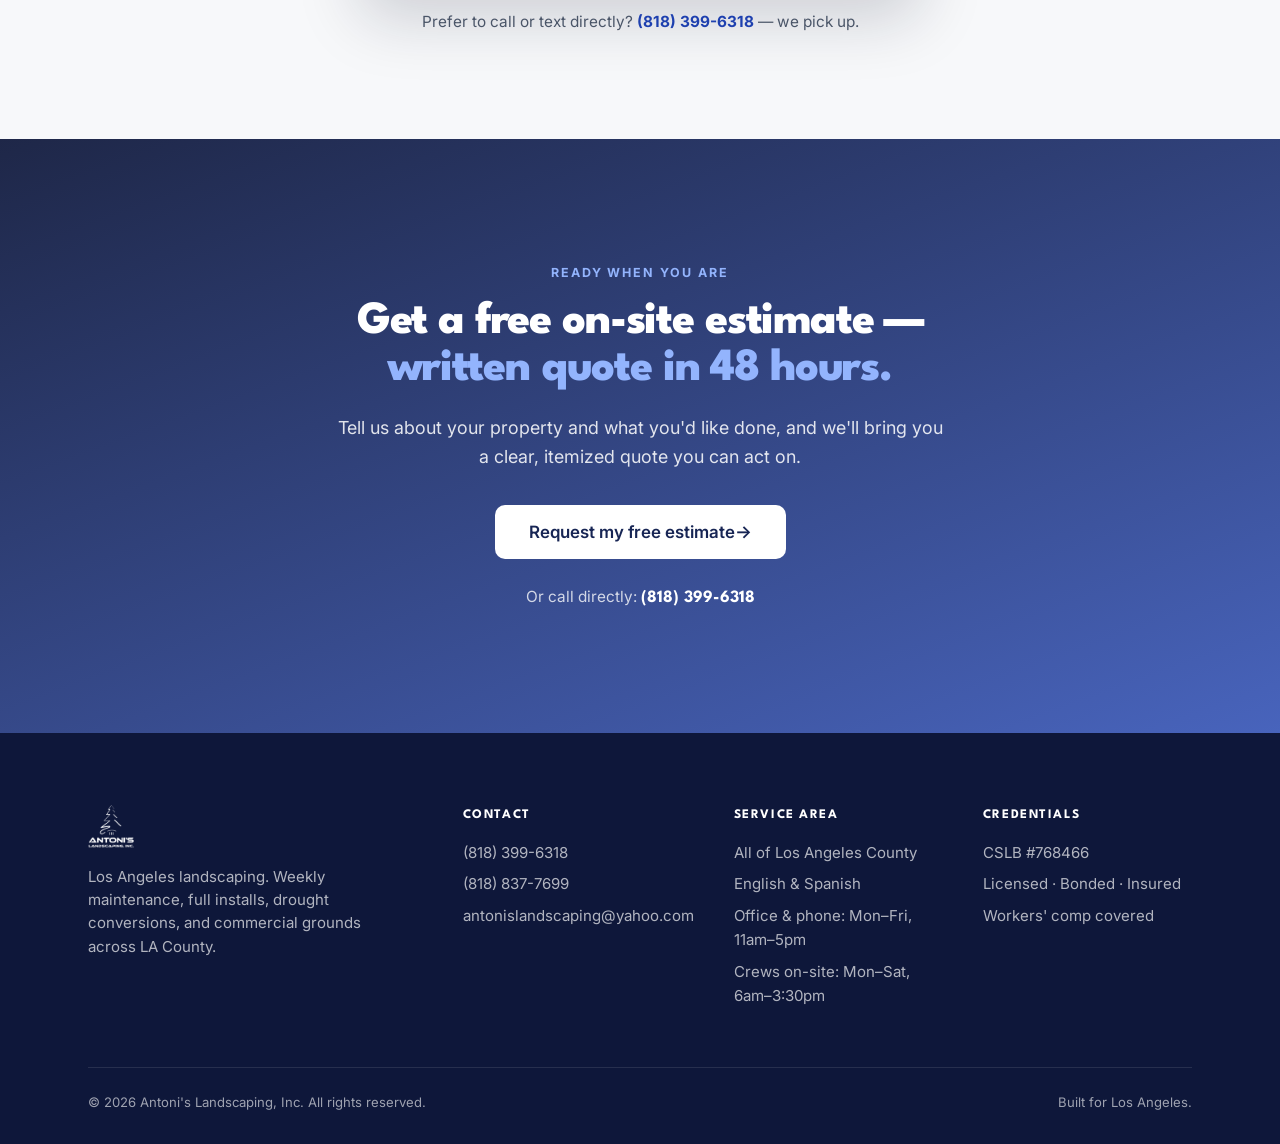
==== commit aec2cd44: "Launch photos: own-home design/build section, new hero, remove all GoDaddy hot-linked images Co-Auth" ====
--- a/index.html
+++ b/index.html
@@ -19,7 +19,7 @@
 <meta property="og:type" content="website" />
 <meta property="og:url" content="https://antonis-landscaping-website.vercel.app/" />
 <meta property="og:locale" content="en_US" />
-<meta property="og:image" content="https://img1.wsimg.com/isteam/ip/da22fe0a-b0dc-4871-bb27-3ecdaa4f4f06/DSC00425.jpg/:/rs=w:1600,h:900,m:cr" />
+<meta property="og:image" content="https://antonis-landscaping-website.vercel.app/assets/photos/10_pool_palms_OG_web.jpg" />
 <meta name="twitter:card" content="summary_large_image" />
 <link rel="preconnect" href="https://fonts.googleapis.com">
 <link rel="preconnect" href="https://fonts.gstatic.com" crossorigin>
@@ -32,7 +32,7 @@
   "@type": "LandscapingBusiness",
   "name": "Antoni's Landscaping",
   "legalName": "Antoni's Landscaping, Inc.",
-  "image": "https://img1.wsimg.com/isteam/ip/da22fe0a-b0dc-4871-bb27-3ecdaa4f4f06/DSC00425.jpg/:/rs=w:1600,h:900,m:cr",
+  "image": "https://antonis-landscaping-website.vercel.app/assets/photos/10_pool_palms_OG_web.jpg",
   "@id": "https://antonis-landscaping-website.vercel.app/",
   "url": "https://antonis-landscaping-website.vercel.app/",
   "telephone": "+1-818-399-6318",
@@ -166,7 +166,7 @@
       </div>
     </div>
     <div class="hero-media">
-      <img class="main" src="assets/photos/03_latour_palm_line_CLEAN_web.jpg" alt="Beds of white, magenta and lavender impatiens lining a palm-shaded walkway at a Los Angeles high-rise property" decoding="async" />
+      <img class="main" src="assets/photos/10_pool_palms_HERO_web.jpg" alt="Backyard designed and built by Antoni's Landscaping: date palms, artificial turf, large-format pavers with turf joints, and a spa and pool edge" decoding="async" />
     </div>
   </div>
 </section>
@@ -228,7 +228,7 @@
     </div>
     <div class="svc-grid">
       <article class="svc-card">
-        <img class="svc-img" src="https://img1.wsimg.com/isteam/ip/da22fe0a-b0dc-4871-bb27-3ecdaa4f4f06/DSC00044.jpg/:/rs=w:900,h:563,m:cr" alt="Manicured residential landscape maintained weekly" loading="lazy" decoding="async" />
+        <img class="svc-img" src="assets/photos/02_westford_color_bed_uphill_web.jpg" alt="Seasonal color bed and mown turf on a weekly maintenance route" loading="lazy" decoding="async" />
         <div class="svc-body">
           <h3>Residential Maintenance</h3>
           <p>Weekly or bi-weekly yard care from one reliable crew — one predictable invoice, and a property that looks its best year-round.</p>
@@ -236,7 +236,7 @@
         </div>
       </article>
       <article class="svc-card">
-        <img class="svc-img" src="https://img1.wsimg.com/isteam/ip/da22fe0a-b0dc-4871-bb27-3ecdaa4f4f06/DSC00049.jpg/:/rs=w:900,h:563,m:cr" alt="Custom landscape design with pavers and planting" loading="lazy" decoding="async" />
+        <img class="svc-img" src="assets/photos/19_pool_palms_svc_web.jpg" alt="Landscape design and install: date palms, large-format pavers with turf joints, and planting around a pool" loading="lazy" decoding="async" />
         <div class="svc-body">
           <h3>Landscape Design &amp; Installation</h3>
           <p>New yards, refreshed yards, and everything in between. We design, plant, build, and irrigate — all from one crew you already trust.</p>
@@ -244,7 +244,7 @@
         </div>
       </article>
       <article class="svc-card">
-        <img class="svc-img" src="https://img1.wsimg.com/isteam/ip/da22fe0a-b0dc-4871-bb27-3ecdaa4f4f06/DSC00118.jpg/:/rs=w:900,h:563,m:cr" alt="Drought-tolerant California-native landscape conversion" loading="lazy" decoding="async" />
+        <img class="svc-img" src="assets/photos/14_olive_path_lighting_web.jpg" alt="Low-water planting: olive trees and ornamental grasses with landscape lighting" loading="lazy" decoding="async" />
         <div class="svc-body">
           <h3>Drought-Tolerant &amp; Turf Replacement</h3>
           <p>Cut your water bill and claim the LADWP turf rebate — we design, install, and handle the paperwork. California-native plants built for LA's climate.</p>
@@ -252,7 +252,7 @@
         </div>
       </article>
       <article class="svc-card">
-        <img class="svc-img" src="https://img1.wsimg.com/isteam/ip/da22fe0a-b0dc-4871-bb27-3ecdaa4f4f06/DSC00122.jpg/:/rs=w:900,h:563,m:cr" alt="Commercial property grounds maintained by Antoni's Landscaping" loading="lazy" decoding="async" />
+        <img class="svc-img" src="assets/photos/01_HERO_westford_CLEAN_web.jpg" alt="Commercial property streetscape maintained by Antoni's Landscaping" loading="lazy" decoding="async" />
         <div class="svc-body">
           <h3>Commercial Grounds Maintenance</h3>
           <p>Fixed monthly pricing, a current COI on file, and one crew that shows up — for HOAs, property managers, and commercial owners.</p>
@@ -284,12 +284,32 @@
 </section>
 
 <!-- ============ DROUGHT / LADWP RIBBON ============ -->
-<section class="ribbon" style="--bg:url('https://img1.wsimg.com/isteam/ip/da22fe0a-b0dc-4871-bb27-3ecdaa4f4f06/DSC00102.jpg/:/rs=w:2000,h:1125,m:cr');">
+<section class="ribbon" style="--bg:url('assets/photos/11_pool_loungers_ribbon_web.jpg');">
   <div class="container ribbon-in">
     <span class="eyebrow">LADWP turf replacement program</span>
     <h2>Replace your thirsty lawn. <em>Get paid to do it.</em></h2>
     <p>The LADWP Turf Replacement Rebate pays Los Angeles homeowners per square foot of grass converted to California-friendly landscaping. We design the yard, handle the install, and walk you through the paperwork — so you get a beautiful, low-water yard <em>and</em> a check in the mail.</p>
     <a href="#quote" class="btn btn-light btn-lg"><span class="btn-arrow">Check my rebate eligibility</span></a>
+  </div>
+</section>
+
+<!-- ============ FEATURED DESIGN + BUILD ============ -->
+<section id="design">
+  <div class="container">
+    <div class="section-head">
+      <span class="eyebrow">Design and build</span>
+      <h2>Designed and built by the owner, at his own home.</h2>
+      <p class="lead">Planting and date palms, artificial turf, large-format pavers with turf joints, and low-voltage lighting. Planned and installed by the same team that will work on your property.</p>
+    </div>
+    <img class="feature-wide" src="assets/photos/17_palm_cabana_wide_web.jpg" alt="Date palm over clipped boxwood and river rock, with a paver patio and covered seating wall behind" loading="lazy" decoding="async" />
+    <div class="work-grid">
+      <img class="work-tile" src="assets/photos/13_palm_cabana_web.jpg" alt="Date palm, boxwood spheres and paver patio with a covered seating wall" loading="lazy" decoding="async" />
+      <img class="work-tile" src="assets/photos/15_string_lights_night_web.jpg" alt="Backyard at night: string lights strung between palms over artificial turf and clipped hedges" loading="lazy" decoding="async" />
+      <img class="work-tile" src="assets/photos/16_palm_entry_night_web.jpg" alt="Front entry at night framed by two uplit date palms over a paver walkway with turf joints" loading="lazy" decoding="async" />
+    </div>
+    <div class="section-cta">
+      <a href="#quote" class="btn btn-primary"><span class="btn-arrow">Get my free estimate</span></a>
+    </div>
   </div>
 </section>
 
@@ -303,11 +323,11 @@
     </div>
     <div class="work-grid">
       <img class="work-tile" src="assets/photos/04_latour_entrance_CLEAN_web.jpg" alt="Palm-framed entrance to a residential tower with symmetrical lavender and magenta flower beds" loading="lazy" decoding="async" />
-      <img class="work-tile" src="https://img1.wsimg.com/isteam/ip/da22fe0a-b0dc-4871-bb27-3ecdaa4f4f06/DSC00423.jpg/:/rs=w:900,h:675,m:cr" alt="Drought-tolerant front yard with a geometric gravel grid and succulents" loading="lazy" decoding="async" />
+      <img class="work-tile" src="assets/photos/14_olive_path_lighting_web.jpg" alt="Olive trees and grasses lit by low-voltage landscape lighting along an artificial turf path at dusk" loading="lazy" decoding="async" />
       <img class="work-tile" src="assets/photos/06_layered_color_detail_web.jpg" alt="Layered seasonal color: magenta azaleas planted behind white and lavender impatiens" loading="lazy" decoding="async" />
-      <img class="work-tile" src="https://img1.wsimg.com/isteam/ip/da22fe0a-b0dc-4871-bb27-3ecdaa4f4f06/DSC00044.jpg/:/rs=w:900,h:675,m:cr" alt="Manicured residential lawn and planting beds" loading="lazy" decoding="async" />
+      <img class="work-tile" src="assets/photos/03_latour_palm_line_CLEAN_web.jpg" alt="Beds of white, magenta and lavender impatiens lining a palm-shaded walkway at a Los Angeles high-rise property" loading="lazy" decoding="async" />
       <img class="work-tile" src="assets/photos/07_white_bloom_macro_web.jpg" alt="A single white star-shaped bloom opening in a bed of glossy green groundcover" loading="lazy" decoding="async" />
-      <img class="work-tile" src="https://img1.wsimg.com/isteam/ip/da22fe0a-b0dc-4871-bb27-3ecdaa4f4f06/DSC00102.jpg/:/rs=w:900,h:675,m:cr" alt="Mature landscaped grounds kept on a regular maintenance route" loading="lazy" decoding="async" />
+      <img class="work-tile" src="assets/photos/18_pool_night_web.jpg" alt="Pool and paver deck at night with string lights and uplit palms" loading="lazy" decoding="async" />
     </div>
     <div class="section-cta">
       <a href="#quote" class="btn btn-primary"><span class="btn-arrow">Get my free estimate</span></a>
@@ -916,7 +936,7 @@
 </script>
 
 <!-- ============ FINAL CTA ============ -->
-<section class="final" style="--bg:url('https://img1.wsimg.com/isteam/ip/da22fe0a-b0dc-4871-bb27-3ecdaa4f4f06/DSC00416.jpg/:/rs=w:2000,h:1125,m:cr');">
+<section class="final" style="--bg:url('assets/photos/12_string_lights_night_final_web.jpg');">
   <div class="container">
     <span class="eyebrow">Ready when you are</span>
     <h2>Get a free on-site estimate — <em>written quote in 48 hours.</em></h2>
--- a/assets/site.css
+++ b/assets/site.css
@@ -143,6 +143,7 @@
 .work-tile{aspect-ratio:4/3;width:100%;border-radius:12px;background:#dde3ec center/cover;object-fit:cover;overflow:hidden;transition:transform .2s ease,box-shadow .2s ease;}
 .work-tile:hover{transform:scale(1.025);box-shadow:var(--shadow-lg);}
 .work-tile.tall{grid-row:span 2;aspect-ratio:auto;}
+.feature-wide{display:block;width:100%;aspect-ratio:16/9;object-fit:cover;border-radius:12px;box-shadow:var(--shadow-lg);margin-bottom:16px;}
 
 /* ---------- service area ---------- */
 .cities{display:flex;flex-wrap:wrap;gap:10px;justify-content:center;max-width:980px;margin:0 auto;}
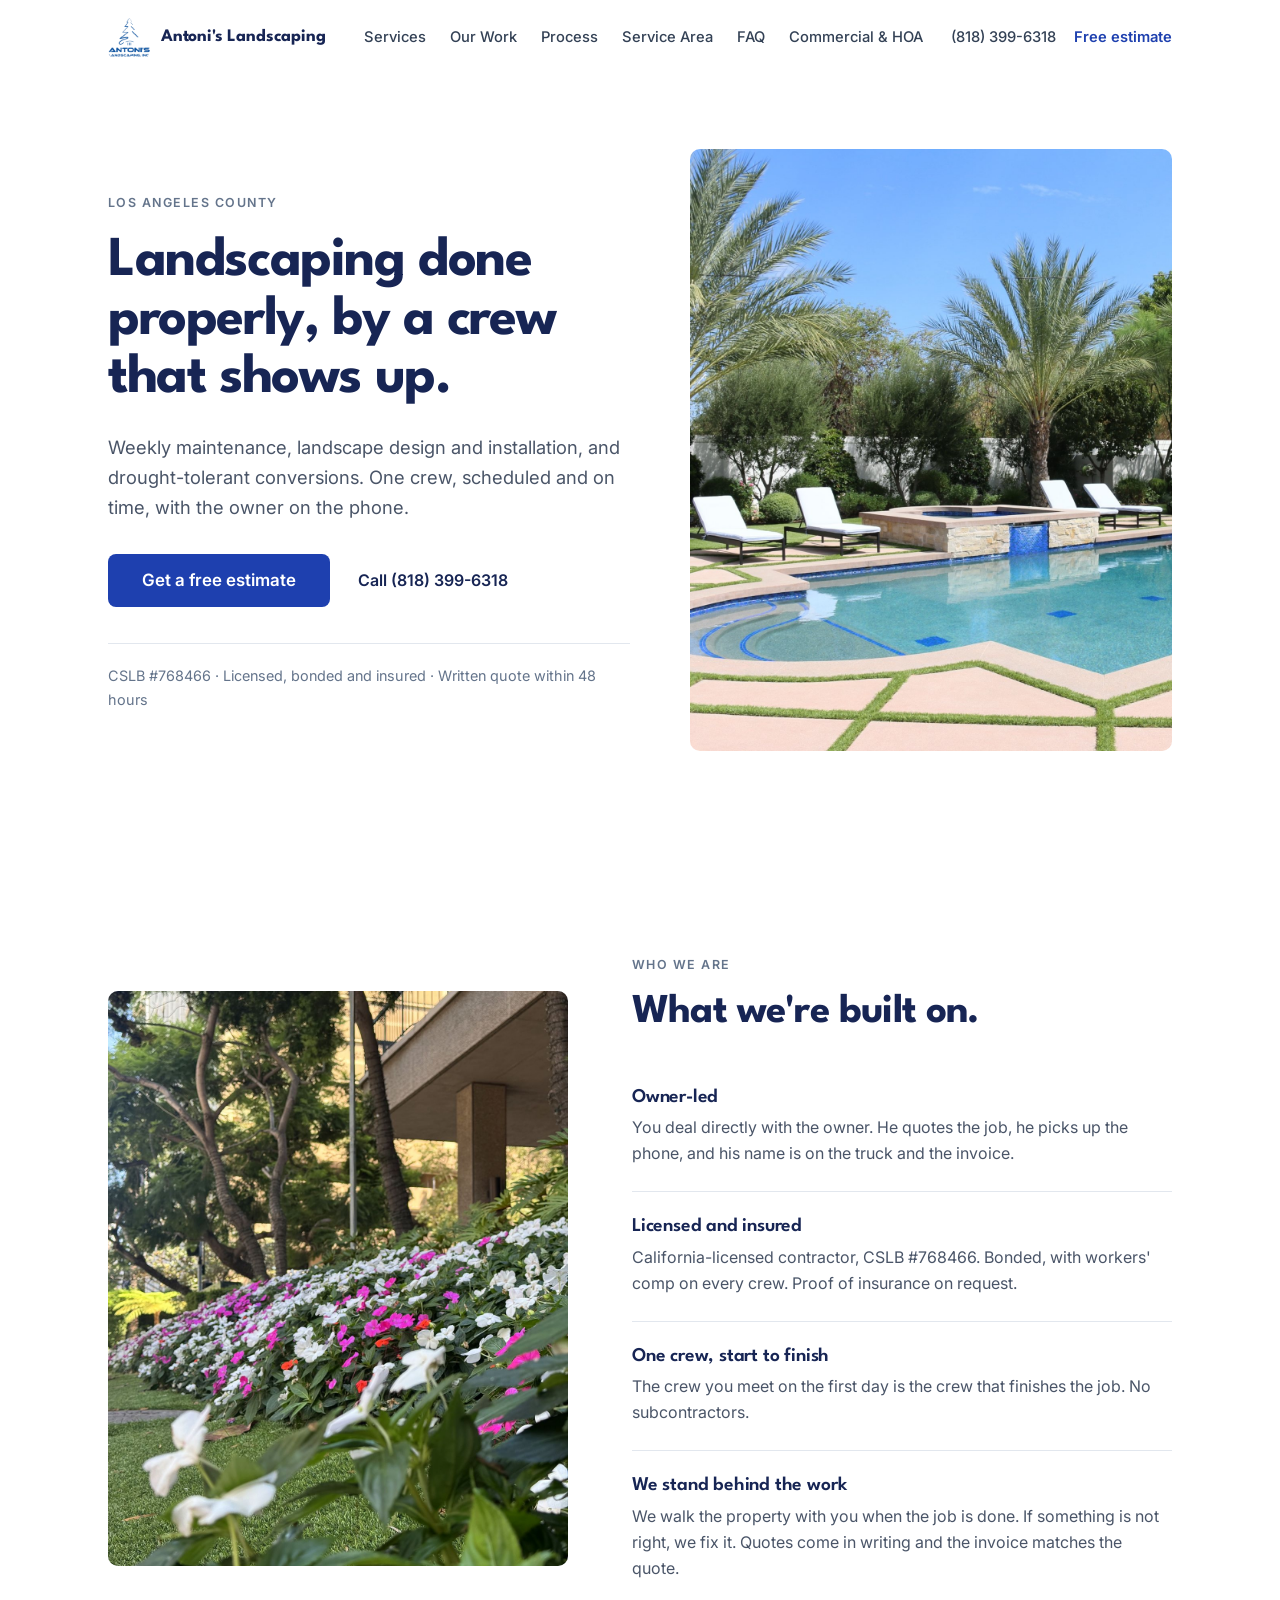
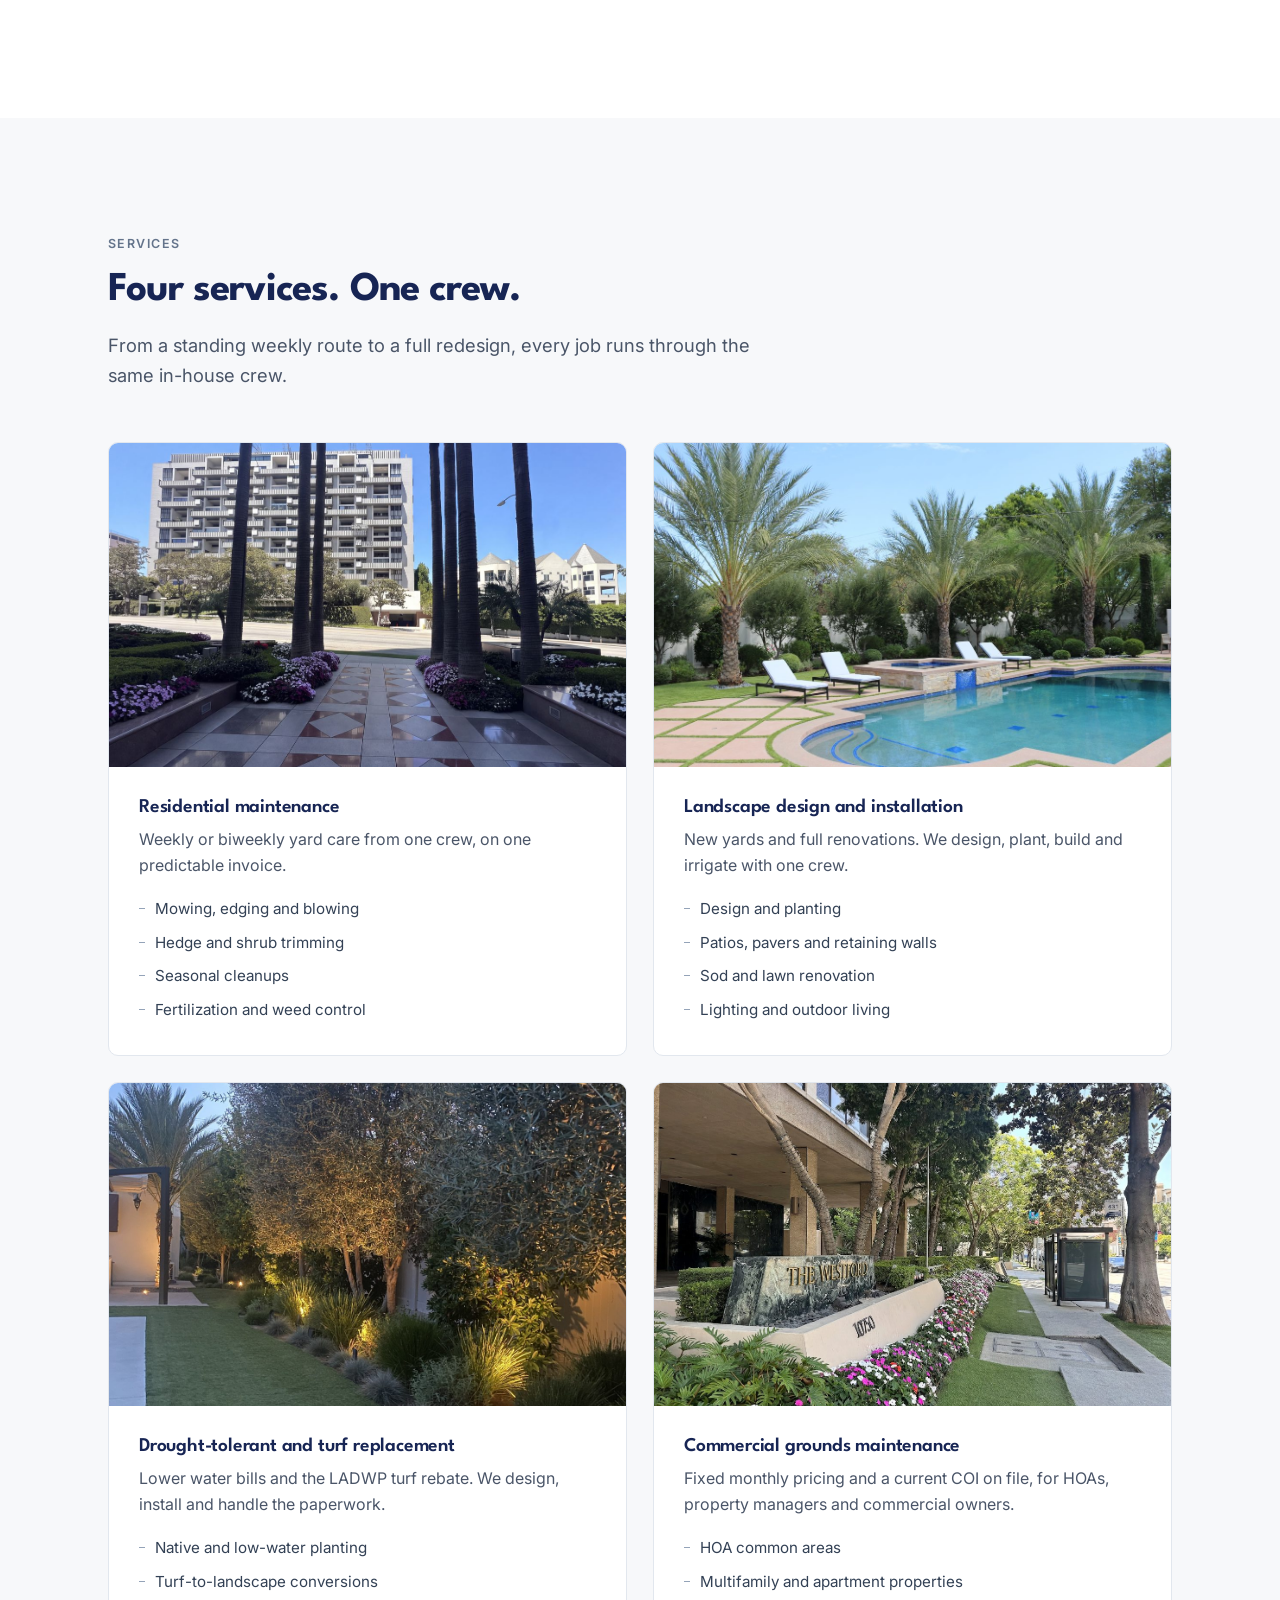
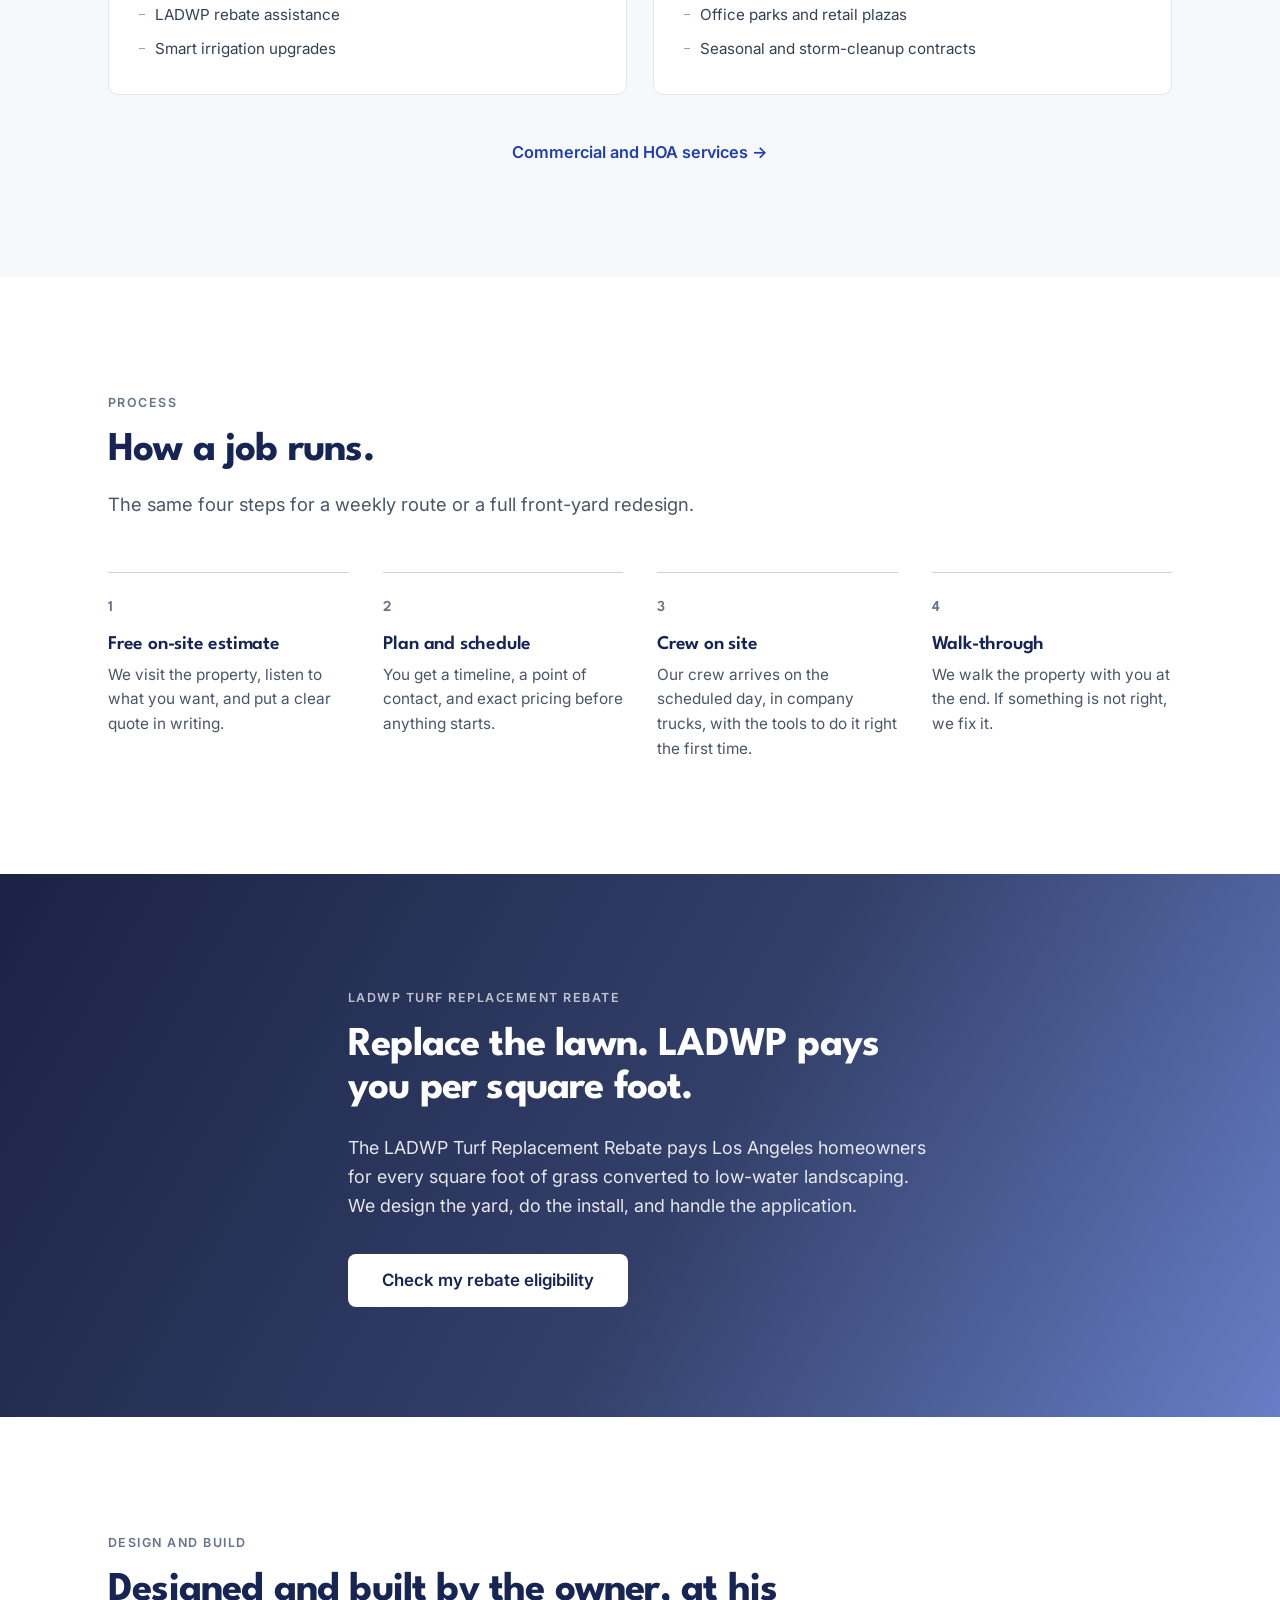
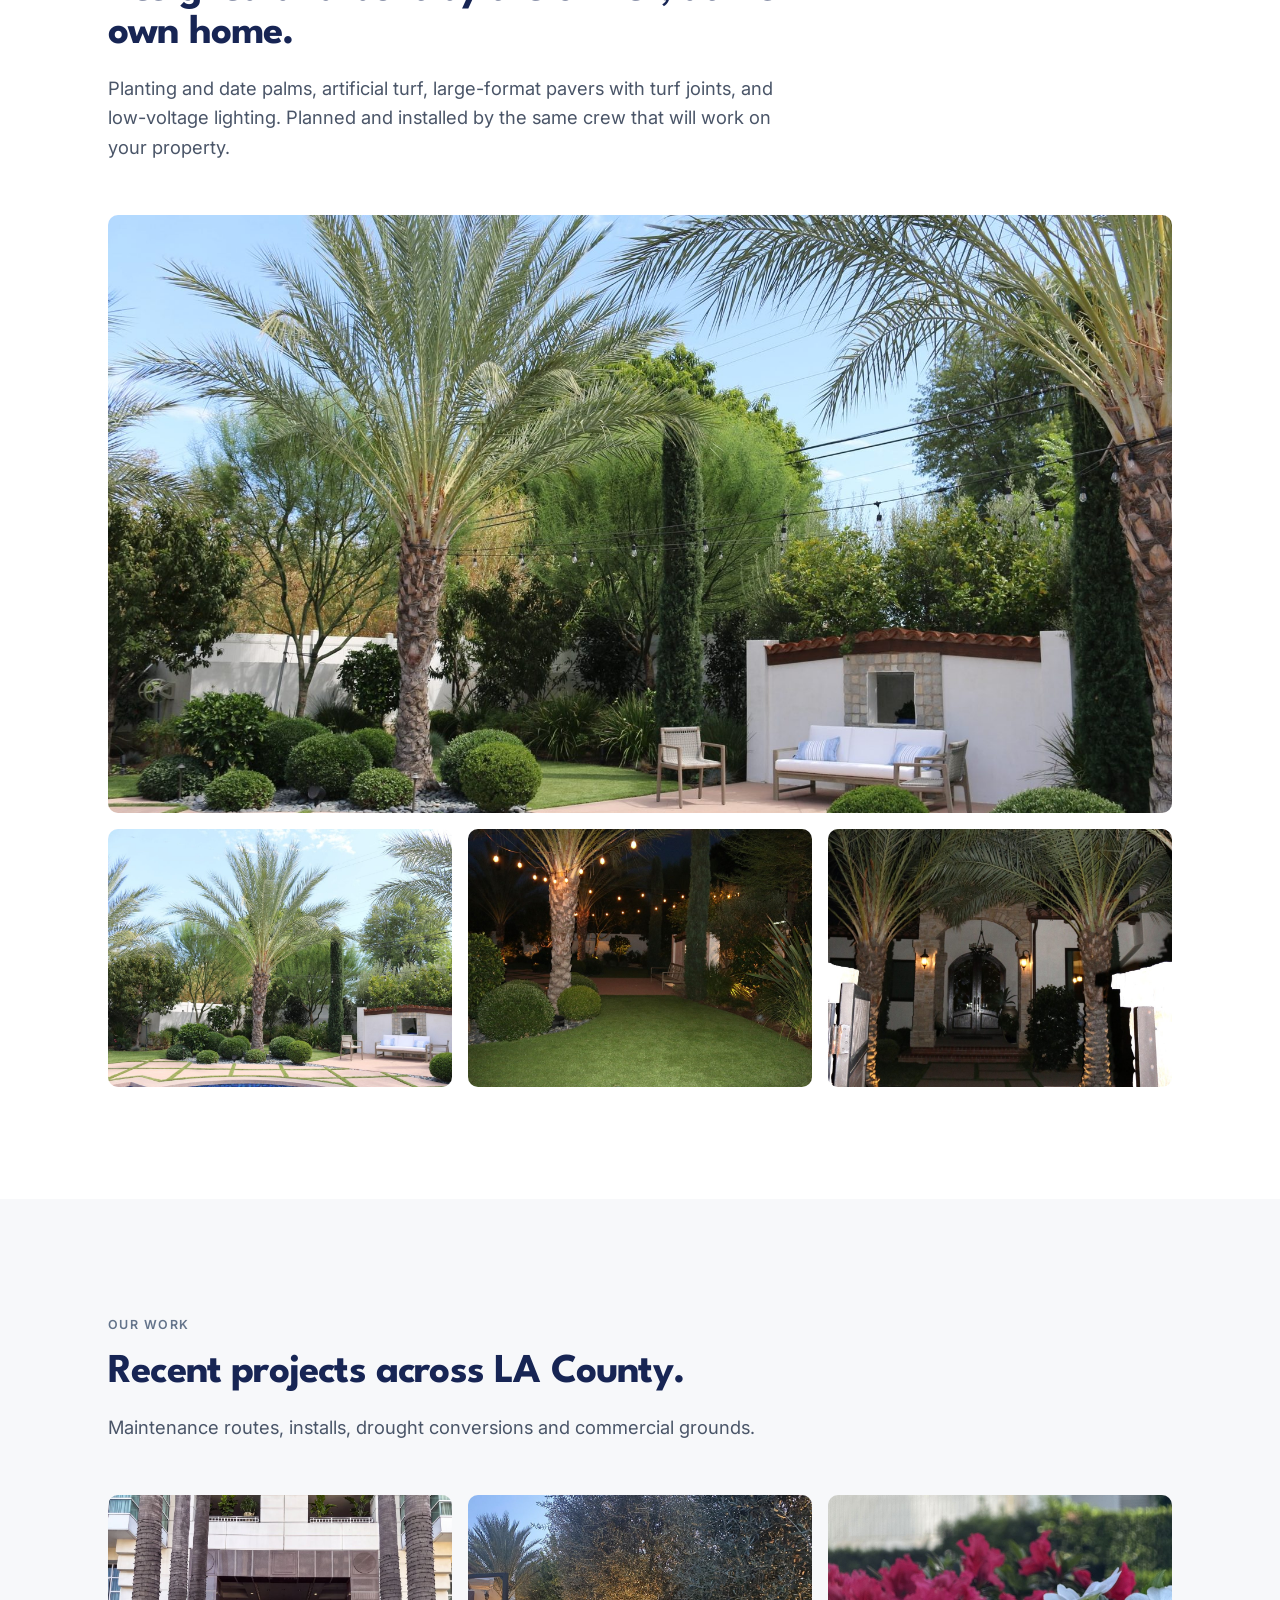
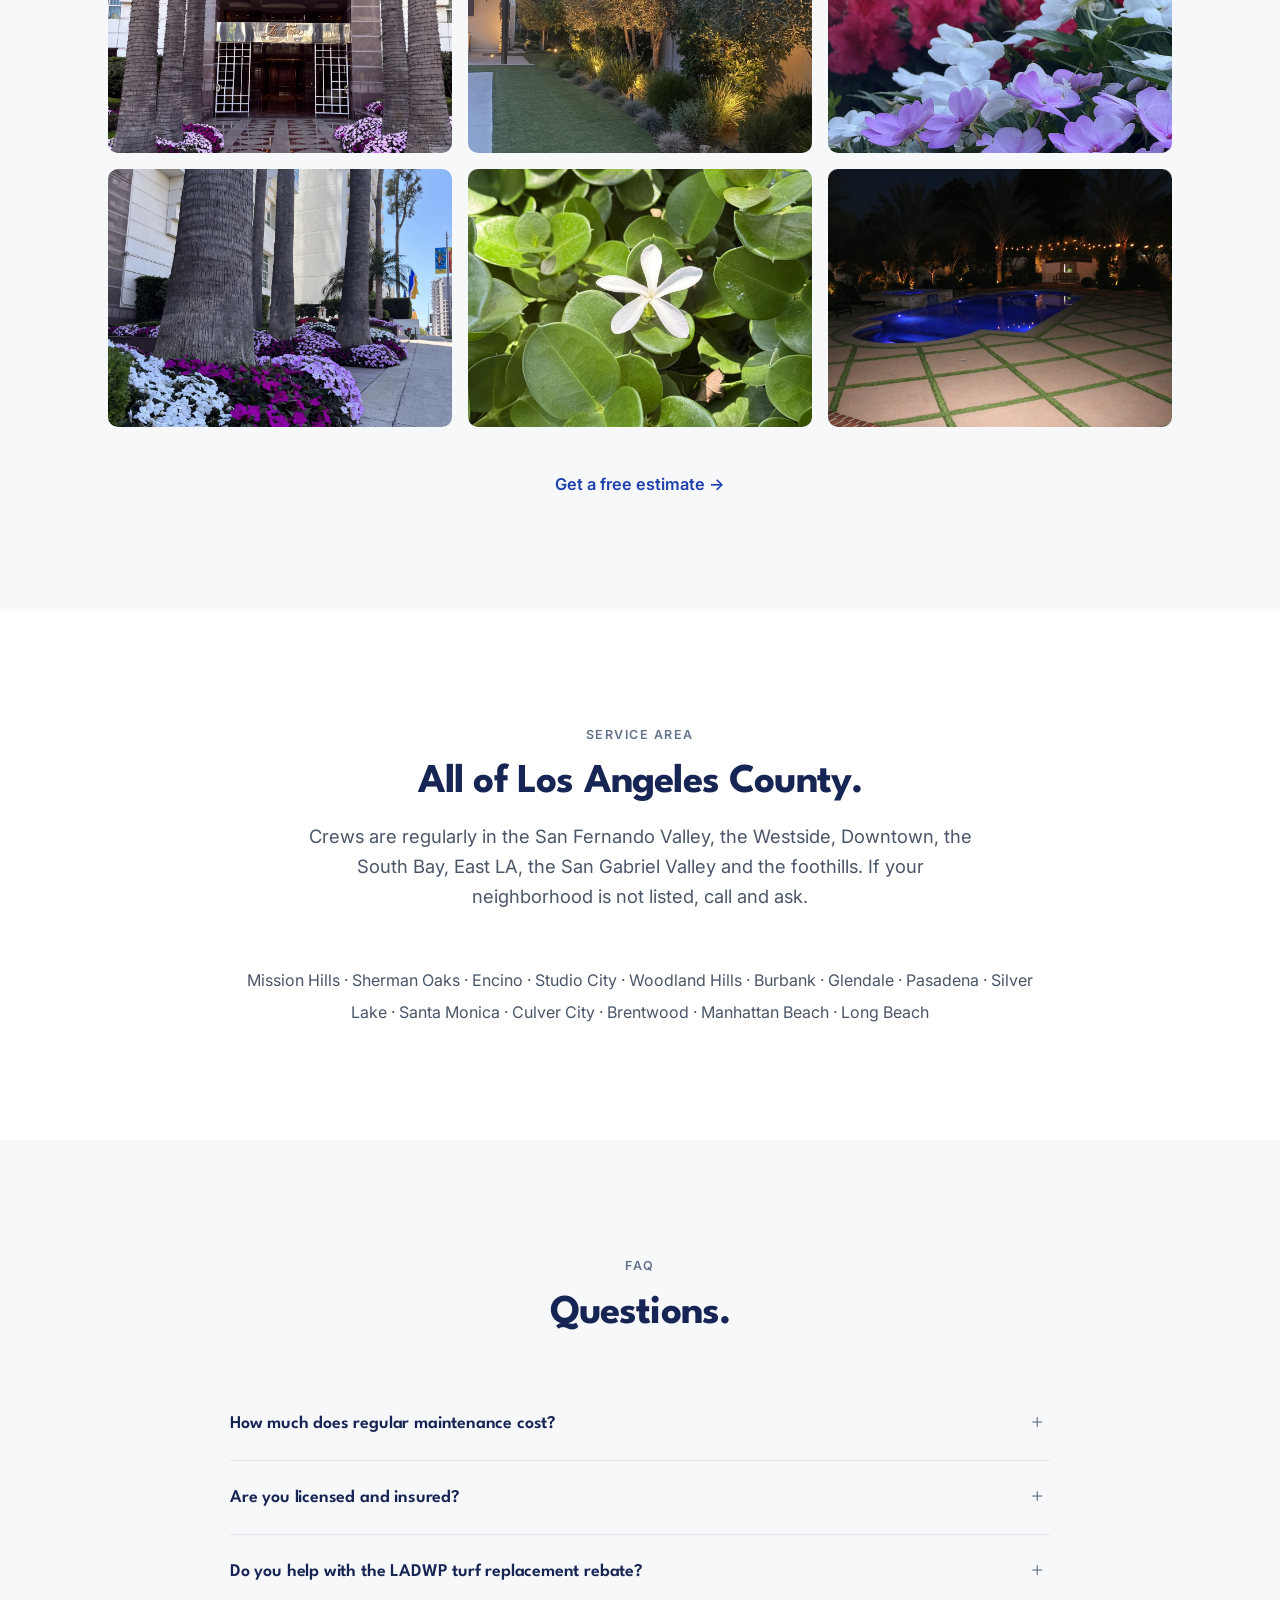
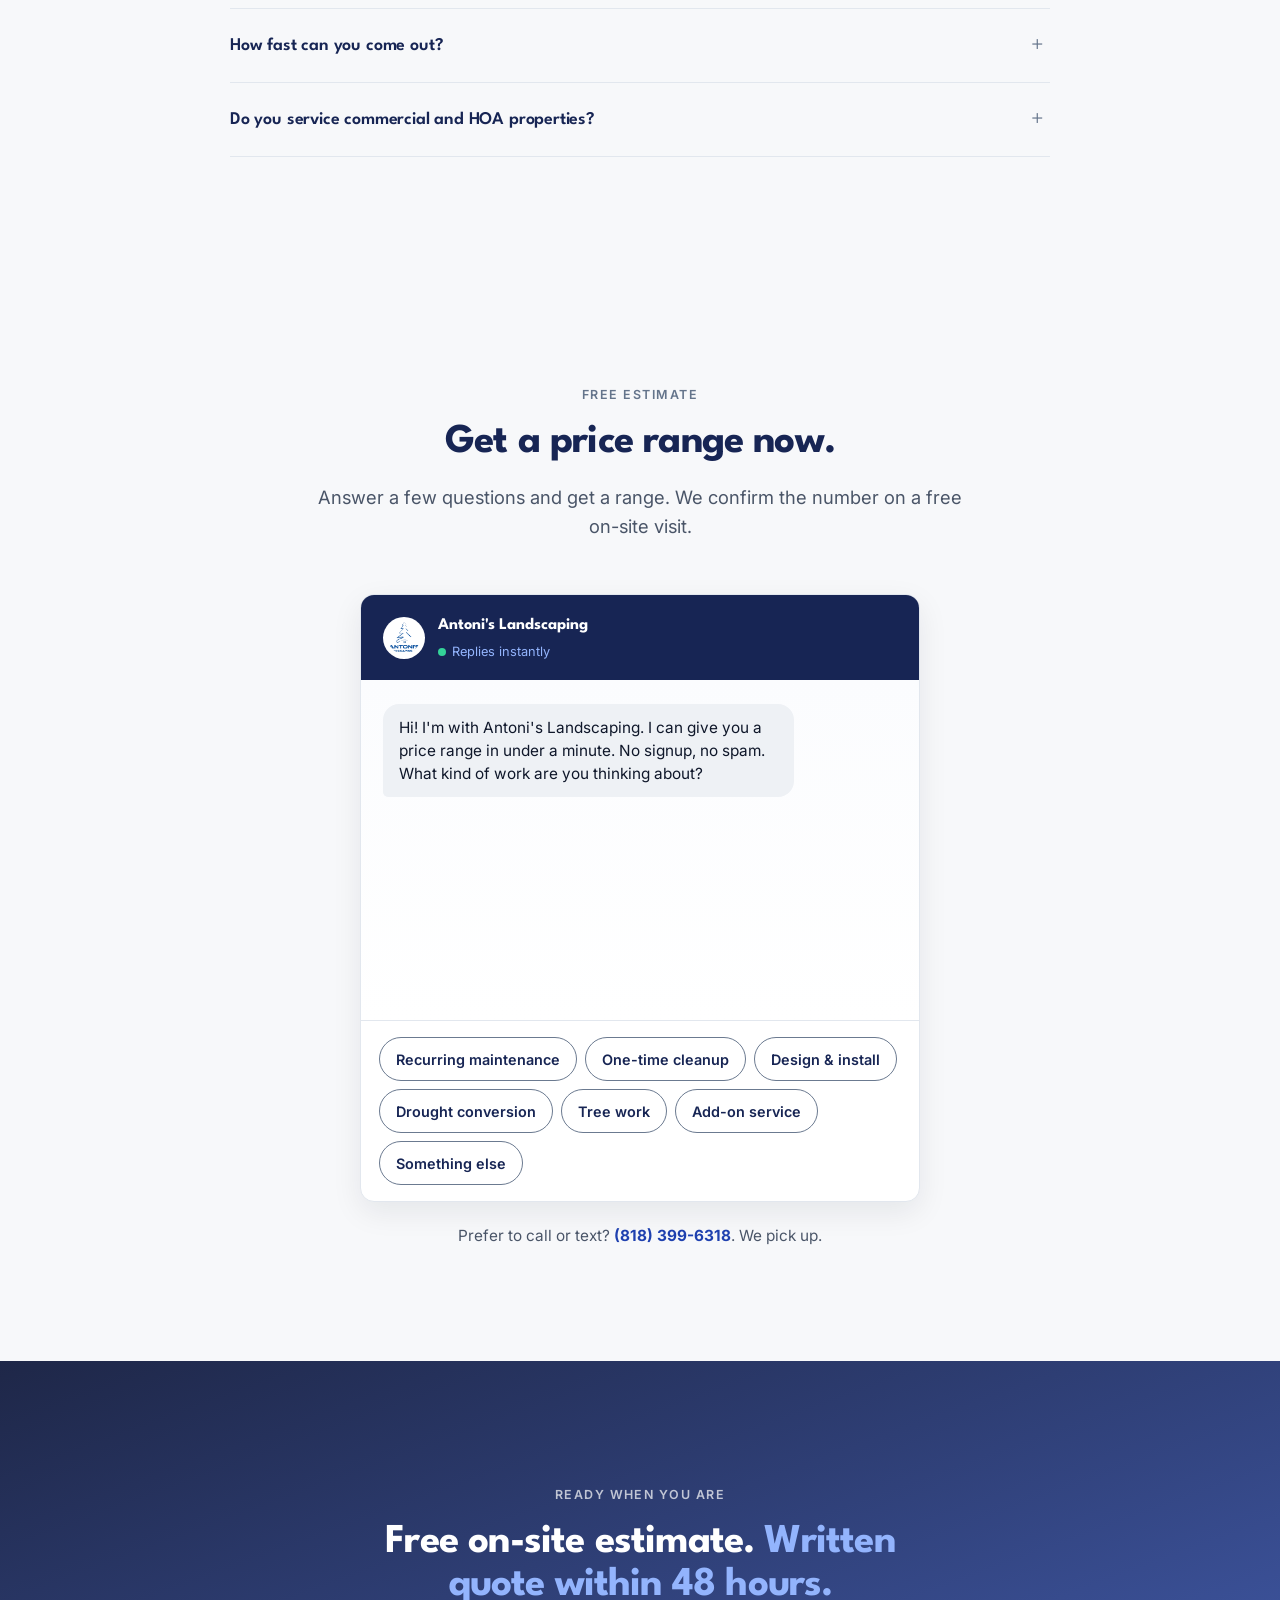
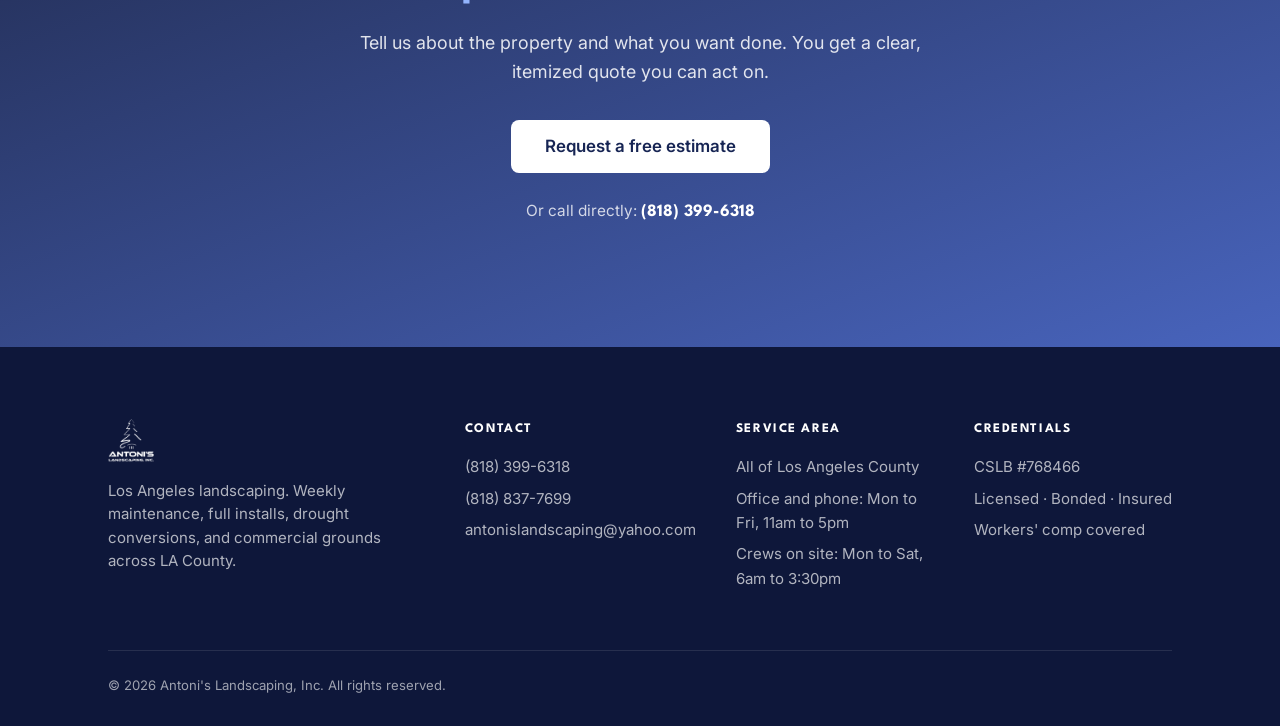
==== commit c48da150: "Launch pass: own photography, design and build section, copy and design cleanup, remove GoDaddy hot-" ====
--- a/index.html
+++ b/index.html
@@ -3,7 +3,7 @@
 <head>
 <meta charset="UTF-8" />
 <meta name="viewport" content="width=device-width, initial-scale=1.0" />
-<title>Antoni's Landscaping — Los Angeles Landscape Design, Maintenance &amp; Drought Conversion</title>
+<title>Antoni's Landscaping | Los Angeles Landscape Design, Maintenance and Drought Conversion</title>
 <meta name="description" content="Licensed, fully insured Los Angeles landscaping company. Weekly maintenance, full installs, drought-tolerant conversions, LADWP rebate assistance. Free estimates." />
 <meta name="keywords" content="Los Angeles landscaper, landscape maintenance LA, drought-tolerant landscaping Los Angeles, turf replacement rebate, LADWP landscaper, landscape design Los Angeles, San Fernando Valley landscaper" />
 <meta name="theme-color" content="#093d77" />
@@ -14,8 +14,8 @@
      is repointed to this Vercel site, swap these (and the schema url/@id below)
      to https://antonislandscaping.com/ -->
 <link rel="canonical" href="https://antonis-landscaping-website.vercel.app/" />
-<meta property="og:title" content="Antoni's Landscaping — A Los Angeles Landscaper Who Actually Shows Up." />
-<meta property="og:description" content="Licensed &amp; insured. Weekly maintenance, design &amp; install, drought conversions, LADWP rebate help. CSLB #768466. English &amp; Spanish." />
+<meta property="og:title" content="Antoni's Landscaping | Los Angeles landscaping, done properly." />
+<meta property="og:description" content="Licensed and insured. Weekly maintenance, design and install, drought conversions, LADWP rebate help. CSLB #768466." />
 <meta property="og:type" content="website" />
 <meta property="og:url" content="https://antonis-landscaping-website.vercel.app/" />
 <meta property="og:locale" content="en_US" />
@@ -38,7 +38,7 @@
   "telephone": "+1-818-399-6318",
   "email": "antonislandscaping@yahoo.com",
   "priceRange": "$$",
-  "description": "Licensed, fully insured Los Angeles landscaping company. Weekly maintenance, full landscape design and installation, drought-tolerant conversions with LADWP rebate assistance, and commercial grounds maintenance. Bilingual crews (English & Spanish). CSLB #768466.",
+  "description": "Licensed, fully insured Los Angeles landscaping company. Weekly maintenance, full landscape design and installation, drought-tolerant conversions with LADWP rebate assistance, and commercial grounds maintenance. CSLB #768466.",
   "address": {
     "@type": "PostalAddress",
     "streetAddress": "14801 Chatsworth Dr",
@@ -112,11 +112,6 @@
       "@type": "Question",
       "name": "Do you service commercial and HOA properties?",
       "acceptedAnswer": { "@type": "Answer", "text": "Yes. We maintain multifamily, HOA common areas, retail plazas, and small office parks across LA County. We'll walk the property with your board or property manager and put together a tailored monthly proposal with fixed pricing." }
-    },
-    {
-      "@type": "Question",
-      "name": "Are your crews bilingual?",
-      "acceptedAnswer": { "@type": "Answer", "text": "Yes. English and Spanish on every crew, so whether you want to chat with the foreman on site or get a written proposal, communication is never an issue." }
     }
   ]
 }
@@ -140,7 +135,7 @@
     </nav>
     <div class="nav-right">
       <a href="tel:+18183996318" class="nav-phone">(818) 399-6318</a>
-      <a href="#quote" class="nav-cta">Free Estimate</a>
+      <a href="#quote" class="nav-cta">Free estimate</a>
     </div>
   </div>
 </header>
@@ -151,33 +146,18 @@
 <section class="hero">
   <div class="container hero-grid">
     <div class="hero-copy">
-      <span class="eyebrow">Licensed &amp; insured · Serving all of LA County</span>
-      <h1>The landscaper that actually <span class="accent">shows up.</span></h1>
-      <p class="subhead">The same bilingual crew shows up on schedule, every visit — for weekly maintenance, full landscape design &amp; install, and drought-tolerant conversions.</p>
+      <span class="eyebrow">Los Angeles County</span>
+      <h1>Landscaping done properly, by a crew that shows up.</h1>
+      <p class="subhead">Weekly maintenance, landscape design and installation, and drought-tolerant conversions. One crew, scheduled and on time, with the owner on the phone.</p>
       <div class="hero-actions">
-        <a href="#quote" class="btn btn-primary btn-lg"><span class="btn-arrow">Get my free estimate</span></a>
-        <a href="tel:+18183996318" class="btn btn-secondary btn-lg">Call (818) 399-6318</a>
+        <a href="#quote" class="btn btn-primary btn-lg">Get a free estimate</a>
+        <a href="tel:+18183996318" class="link-plain">Call (818) 399-6318</a>
       </div>
-      <div class="hero-proof">
-        <div class="it"><div class="t">CSLB&nbsp;#768466</div><div class="s">CA Licensed</div></div>
-        <div class="it"><div class="t">Insured</div><div class="s">Full workers' comp</div></div>
-        <div class="it"><div class="t">Bilingual</div><div class="s">English &amp; Spanish</div></div>
-        <div class="it"><div class="t">48&#8202;hr</div><div class="s">Written quote</div></div>
-      </div>
+      <p class="hero-proof">CSLB #768466 &middot; Licensed, bonded and insured &middot; Written quote within 48 hours</p>
     </div>
     <div class="hero-media">
       <img class="main" src="assets/photos/10_pool_palms_HERO_web.jpg" alt="Backyard designed and built by Antoni's Landscaping: date palms, artificial turf, large-format pavers with turf joints, and a spa and pool edge" decoding="async" />
     </div>
-  </div>
-</section>
-
-<!-- ============ STATS ============ -->
-<section class="stats" aria-label="By the numbers">
-  <div class="stats-grid">
-    <div class="it"><div class="n">70+</div><div class="l">Properties Under Care</div></div>
-    <div class="it"><div class="n">100%</div><div class="l">Licensed · Bonded · Insured</div></div>
-    <div class="it"><div class="n">2</div><div class="l">Languages Per Crew</div></div>
-    <div class="it"><div class="n">48&#8202;hr</div><div class="l">Written Quote Turnaround</div></div>
   </div>
 </section>
 
@@ -186,32 +166,24 @@
   <div class="container why-grid">
     <div class="why-photo">
       <img src="assets/photos/02_westford_color_bed_uphill_web.jpg" alt="A long sloped bed of white, pink and orange impatiens edged against freshly mown turf" loading="lazy" decoding="async" />
-      <div class="badge">
-        <div class="q">Show up when you say you will. Do the work to a high standard. Communicate like a professional.</div>
-        <div class="by">Our standard on every job</div>
-      </div>
     </div>
     <div class="why-content">
       <div class="section-head">
-        <span class="eyebrow">Why homeowners pick us</span>
-        <h2>What every LA homeowner wants.</h2>
+        <span class="eyebrow">Who we are</span>
+        <h2>What we're built on.</h2>
       </div>
       <div class="why-list">
         <div class="why-item">
-          <div class="why-num">01</div>
-          <div><h3>Owner-led</h3><p>Same name on the truck, the invoice, and every handshake. You deal directly with the owner — Juan — and he picks up the phone.</p></div>
+          <div><h3>Owner-led</h3><p>You deal directly with the owner. He quotes the job, he picks up the phone, and his name is on the truck and the invoice.</p></div>
         </div>
         <div class="why-item">
-          <div class="why-num">02</div>
-          <div><h3>Licensed &amp; insured</h3><p>California-licensed contractor (CSLB #768466), bonded, and full workers' comp on every crew. Proof of insurance available on request.</p></div>
+          <div><h3>Licensed and insured</h3><p>California-licensed contractor, CSLB #768466. Bonded, with workers' comp on every crew. Proof of insurance on request.</p></div>
         </div>
         <div class="why-item">
-          <div class="why-num">03</div>
-          <div><h3>California-smart</h3><p>Drought-tolerant design, California natives, LADWP rebate paperwork, fire-safe landscaping — built for how LA actually lives.</p></div>
+          <div><h3>One crew, start to finish</h3><p>The crew you meet on the first day is the crew that finishes the job. No subcontractors.</p></div>
         </div>
         <div class="why-item">
-          <div class="why-num">04</div>
-          <div><h3>One crew, start to finish</h3><p>The crew you meet on day one is the crew that finishes the job. No subcontractor handoffs, ever.</p></div>
+          <div><h3>We stand behind the work</h3><p>We walk the property with you when the job is done. If something is not right, we fix it. Quotes come in writing and the invoice matches the quote.</p></div>
         </div>
       </div>
     </div>
@@ -222,46 +194,46 @@
 <section id="services" class="alt">
   <div class="container">
     <div class="section-head">
-      <span class="eyebrow">What we do</span>
-      <h2>Four services, one in-house crew.</h2>
-      <p class="lead">From a standing weekly route to a full ground-up redesign, every project runs through the same in-house crew — no handoffs, no language gaps.</p>
+      <span class="eyebrow">Services</span>
+      <h2>Four services. One crew.</h2>
+      <p class="lead">From a standing weekly route to a full redesign, every job runs through the same in-house crew.</p>
     </div>
     <div class="svc-grid">
       <article class="svc-card">
-        <img class="svc-img" src="assets/photos/02_westford_color_bed_uphill_web.jpg" alt="Seasonal color bed and mown turf on a weekly maintenance route" loading="lazy" decoding="async" />
+        <img class="svc-img" src="assets/photos/05b_latour_walkway_CLEAN_web.jpg" alt="Tiled entry walkway with clipped hedges and flower borders on a weekly maintenance route" loading="lazy" decoding="async" />
         <div class="svc-body">
-          <h3>Residential Maintenance</h3>
-          <p>Weekly or bi-weekly yard care from one reliable crew — one predictable invoice, and a property that looks its best year-round.</p>
-          <ul><li>Mowing, edging, blowing</li><li>Hedge and shrub trimming</li><li>Seasonal cleanups</li><li>Fertilization &amp; weed control</li></ul>
+          <h3>Residential maintenance</h3>
+          <p>Weekly or biweekly yard care from one crew, on one predictable invoice.</p>
+          <ul><li>Mowing, edging and blowing</li><li>Hedge and shrub trimming</li><li>Seasonal cleanups</li><li>Fertilization and weed control</li></ul>
         </div>
       </article>
       <article class="svc-card">
         <img class="svc-img" src="assets/photos/19_pool_palms_svc_web.jpg" alt="Landscape design and install: date palms, large-format pavers with turf joints, and planting around a pool" loading="lazy" decoding="async" />
         <div class="svc-body">
-          <h3>Landscape Design &amp; Installation</h3>
-          <p>New yards, refreshed yards, and everything in between. We design, plant, build, and irrigate — all from one crew you already trust.</p>
-          <ul><li>Custom design &amp; planting</li><li>Patios, pavers &amp; retaining walls</li><li>Sod installation &amp; lawn renovation</li><li>Lighting &amp; outdoor living features</li></ul>
+          <h3>Landscape design and installation</h3>
+          <p>New yards and full renovations. We design, plant, build and irrigate with one crew.</p>
+          <ul><li>Design and planting</li><li>Patios, pavers and retaining walls</li><li>Sod and lawn renovation</li><li>Lighting and outdoor living</li></ul>
         </div>
       </article>
       <article class="svc-card">
         <img class="svc-img" src="assets/photos/14_olive_path_lighting_web.jpg" alt="Low-water planting: olive trees and ornamental grasses with landscape lighting" loading="lazy" decoding="async" />
         <div class="svc-body">
-          <h3>Drought-Tolerant &amp; Turf Replacement</h3>
-          <p>Cut your water bill and claim the LADWP turf rebate — we design, install, and handle the paperwork. California-native plants built for LA's climate.</p>
-          <ul><li>Native plant design</li><li>Turf-to-landscape conversions</li><li>LADWP rebate assistance</li><li>Smart irrigation upgrades</li></ul>
+          <h3>Drought-tolerant and turf replacement</h3>
+          <p>Lower water bills and the LADWP turf rebate. We design, install and handle the paperwork.</p>
+          <ul><li>Native and low-water planting</li><li>Turf-to-landscape conversions</li><li>LADWP rebate assistance</li><li>Smart irrigation upgrades</li></ul>
         </div>
       </article>
       <article class="svc-card">
         <img class="svc-img" src="assets/photos/01_HERO_westford_CLEAN_web.jpg" alt="Commercial property streetscape maintained by Antoni's Landscaping" loading="lazy" decoding="async" />
         <div class="svc-body">
-          <h3>Commercial Grounds Maintenance</h3>
-          <p>Fixed monthly pricing, a current COI on file, and one crew that shows up — for HOAs, property managers, and commercial owners.</p>
-          <ul><li>HOA common-area maintenance</li><li>Multifamily &amp; apartment properties</li><li>Office parks and retail plazas</li><li>Seasonal &amp; storm-cleanup contracts</li></ul>
+          <h3>Commercial grounds maintenance</h3>
+          <p>Fixed monthly pricing and a current COI on file, for HOAs, property managers and commercial owners.</p>
+          <ul><li>HOA common areas</li><li>Multifamily and apartment properties</li><li>Office parks and retail plazas</li><li>Seasonal and storm-cleanup contracts</li></ul>
         </div>
       </article>
     </div>
     <div class="section-cta">
-      <a href="#quote" class="btn btn-primary"><span class="btn-arrow">Get my free estimate</span></a>
+      <a href="/commercial" class="link-arrow">Commercial and HOA services</a>
     </div>
   </div>
 </section>
@@ -270,15 +242,15 @@
 <section id="process">
   <div class="container">
     <div class="section-head">
-      <span class="eyebrow">How it works</span>
-      <h2>Four simple steps. No surprises.</h2>
-      <p class="lead">The same process for every job — whether it's a weekly mow or a full front-yard redesign.</p>
+      <span class="eyebrow">Process</span>
+      <h2>How a job runs.</h2>
+      <p class="lead">The same four steps for a weekly route or a full front-yard redesign.</p>
     </div>
     <div class="proc-grid">
-      <div class="proc-step"><div class="num">STEP 01</div><h3>Free on-site estimate</h3><p>We come to your property, listen to what you want, and give you a clear written quote. No pressure, no hidden fees.</p></div>
-      <div class="proc-step"><div class="num">STEP 02</div><h3>Clear plan &amp; schedule</h3><p>You get a timeline, a point of contact, and exact pricing in writing before anything starts.</p></div>
-      <div class="proc-step"><div class="num">STEP 03</div><h3>Professional crew on site</h3><p>Our crew arrives in uniforms, in company trucks, with the tools to do it right the first time.</p></div>
-      <div class="proc-step"><div class="num">STEP 04</div><h3>Walk-through &amp; guarantee</h3><p>We walk the property with you when the job's done and stand behind our work. If something isn't right, we fix it.</p></div>
+      <div class="proc-step"><div class="num">1</div><h3>Free on-site estimate</h3><p>We visit the property, listen to what you want, and put a clear quote in writing.</p></div>
+      <div class="proc-step"><div class="num">2</div><h3>Plan and schedule</h3><p>You get a timeline, a point of contact, and exact pricing before anything starts.</p></div>
+      <div class="proc-step"><div class="num">3</div><h3>Crew on site</h3><p>Our crew arrives on the scheduled day, in company trucks, with the tools to do it right the first time.</p></div>
+      <div class="proc-step"><div class="num">4</div><h3>Walk-through</h3><p>We walk the property with you at the end. If something is not right, we fix it.</p></div>
     </div>
   </div>
 </section>
@@ -286,10 +258,10 @@
 <!-- ============ DROUGHT / LADWP RIBBON ============ -->
 <section class="ribbon" style="--bg:url('assets/photos/11_pool_loungers_ribbon_web.jpg');">
   <div class="container ribbon-in">
-    <span class="eyebrow">LADWP turf replacement program</span>
-    <h2>Replace your thirsty lawn. <em>Get paid to do it.</em></h2>
-    <p>The LADWP Turf Replacement Rebate pays Los Angeles homeowners per square foot of grass converted to California-friendly landscaping. We design the yard, handle the install, and walk you through the paperwork — so you get a beautiful, low-water yard <em>and</em> a check in the mail.</p>
-    <a href="#quote" class="btn btn-light btn-lg"><span class="btn-arrow">Check my rebate eligibility</span></a>
+    <span class="eyebrow">LADWP turf replacement rebate</span>
+    <h2>Replace the lawn. LADWP pays you per square foot.</h2>
+    <p>The LADWP Turf Replacement Rebate pays Los Angeles homeowners for every square foot of grass converted to low-water landscaping. We design the yard, do the install, and handle the application.</p>
+    <a href="#quote" class="btn btn-light btn-lg">Check my rebate eligibility</a>
   </div>
 </section>
 
@@ -299,16 +271,13 @@
     <div class="section-head">
       <span class="eyebrow">Design and build</span>
       <h2>Designed and built by the owner, at his own home.</h2>
-      <p class="lead">Planting and date palms, artificial turf, large-format pavers with turf joints, and low-voltage lighting. Planned and installed by the same team that will work on your property.</p>
+      <p class="lead">Planting and date palms, artificial turf, large-format pavers with turf joints, and low-voltage lighting. Planned and installed by the same crew that will work on your property.</p>
     </div>
     <img class="feature-wide" src="assets/photos/17_palm_cabana_wide_web.jpg" alt="Date palm over clipped boxwood and river rock, with a paver patio and covered seating wall behind" loading="lazy" decoding="async" />
     <div class="work-grid">
       <img class="work-tile" src="assets/photos/13_palm_cabana_web.jpg" alt="Date palm, boxwood spheres and paver patio with a covered seating wall" loading="lazy" decoding="async" />
       <img class="work-tile" src="assets/photos/15_string_lights_night_web.jpg" alt="Backyard at night: string lights strung between palms over artificial turf and clipped hedges" loading="lazy" decoding="async" />
       <img class="work-tile" src="assets/photos/16_palm_entry_night_web.jpg" alt="Front entry at night framed by two uplit date palms over a paver walkway with turf joints" loading="lazy" decoding="async" />
-    </div>
-    <div class="section-cta">
-      <a href="#quote" class="btn btn-primary"><span class="btn-arrow">Get my free estimate</span></a>
     </div>
   </div>
 </section>
@@ -319,7 +288,7 @@
     <div class="section-head">
       <span class="eyebrow">Our work</span>
       <h2>Recent projects across LA County.</h2>
-      <p class="lead">Maintenance routes, full installs, drought conversions, and commercial grounds — a sampling of what we do every week.</p>
+      <p class="lead">Maintenance routes, installs, drought conversions and commercial grounds.</p>
     </div>
     <div class="work-grid">
       <img class="work-tile" src="assets/photos/04_latour_entrance_CLEAN_web.jpg" alt="Palm-framed entrance to a residential tower with symmetrical lavender and magenta flower beds" loading="lazy" decoding="async" />
@@ -330,7 +299,7 @@
       <img class="work-tile" src="assets/photos/18_pool_night_web.jpg" alt="Pool and paver deck at night with string lights and uplit palms" loading="lazy" decoding="async" />
     </div>
     <div class="section-cta">
-      <a href="#quote" class="btn btn-primary"><span class="btn-arrow">Get my free estimate</span></a>
+      <a href="#quote" class="link-arrow">Get a free estimate</a>
     </div>
   </div>
 </section>
@@ -339,69 +308,27 @@
 <section id="area">
   <div class="container">
     <div class="section-head center">
-      <span class="eyebrow">Where we work</span>
-      <h2>Serving homes &amp; properties across LA County.</h2>
-      <p class="lead">Crews regularly in the San Fernando Valley, the Westside, Downtown, the South Bay, East LA, the San Gabriel Valley, and the foothills — and we're often nearby even if your neighborhood isn't on the list.</p>
-    </div>
-    <div class="cities">
-      <span>Mission Hills</span><span>Sherman Oaks</span><span>Encino</span><span>Studio City</span><span>Woodland Hills</span><span>Burbank</span><span>Glendale</span>
-      <span>Pasadena</span><span>Silver Lake</span><span>Santa Monica</span><span>Culver City</span><span>Brentwood</span><span>Manhattan Beach</span><span>Long Beach</span>
-    </div>
-    <div class="section-cta">
-      <a href="#quote" class="btn btn-primary"><span class="btn-arrow">Get my free estimate</span></a>
-      <a href="tel:+18183996318" class="btn btn-secondary">Call (818) 399-6318</a>
-    </div>
-  </div>
-</section>
-
-<!-- ============ PROMISE ============ -->
-<section id="promise" class="alt">
+      <span class="eyebrow">Service area</span>
+      <h2>All of Los Angeles County.</h2>
+      <p class="lead">Crews are regularly in the San Fernando Valley, the Westside, Downtown, the South Bay, East LA, the San Gabriel Valley and the foothills. If your neighborhood is not listed, call and ask.</p>
+    </div>
+    <p class="cities">Mission Hills &middot; Sherman Oaks &middot; Encino &middot; Studio City &middot; Woodland Hills &middot; Burbank &middot; Glendale &middot; Pasadena &middot; Silver Lake &middot; Santa Monica &middot; Culver City &middot; Brentwood &middot; Manhattan Beach &middot; Long Beach</p>
+  </div>
+</section>
+
+<!-- ============ FAQ ============ -->
+<section id="faq" class="alt">
   <div class="container">
     <div class="section-head center">
-      <span class="eyebrow">Our promise to every client</span>
-      <h2>What you can count on, every visit.</h2>
-      <p class="lead">These are the standards we hold ourselves to on every property — big or small.</p>
-    </div>
-    <div class="promise-grid">
-      <div class="promise-card"><div class="k">01</div><h3>We show up</h3><p>On the day we say, in uniform and company trucks. If we're ever running behind, you hear from us first — not the other way around.</p></div>
-      <div class="promise-card"><div class="k">02</div><h3>We communicate</h3><p>Calls and texts get answered by a real person. Quotes come in writing, and the final invoice matches the quote.</p></div>
-      <div class="promise-card"><div class="k">03</div><h3>We stand behind the work</h3><p>We walk the property with you when the job's done. If something isn't right, we make it right — that's the whole point of putting our name on the truck.</p></div>
-    </div>
-    <div class="section-cta">
-      <a href="#quote" class="btn btn-primary"><span class="btn-arrow">Get my free estimate</span></a>
-    </div>
-    <p class="promise-note">Recent customer? <a href="tel:+18183996318">Call us</a> and we'll send you our Google review link — we'd be grateful.</p>
-  </div>
-</section>
-
-<!-- ============ CREDENTIALS ============ -->
-<section class="creds" aria-label="Credentials">
-  <div class="creds-grid">
-    <div class="it"><div class="t">CSLB&nbsp;#768466</div><div class="s">California Licensed</div></div>
-    <div class="it"><div class="t">Bonded</div><div class="s">Proof on request</div></div>
-    <div class="it"><div class="t">Insured</div><div class="s">Full workers' comp</div></div>
-    <div class="it"><div class="t">Bilingual</div><div class="s">English &amp; Spanish</div></div>
-  </div>
-</section>
-
-<!-- ============ FAQ ============ -->
-<section id="faq">
-  <div class="container">
-    <div class="section-head center">
-      <span class="eyebrow">Common questions</span>
-      <h2>Frequently asked.</h2>
+      <span class="eyebrow">FAQ</span>
+      <h2>Questions.</h2>
     </div>
     <div class="faq-list">
-      <details><summary>How much does regular landscape maintenance cost?</summary><div>Our regular maintenance starts around $80 per visit and depends on yard size and frequency. We give a firm written quote after a free on-site visit so there are no surprises.</div></details>
-      <details><summary>Are you licensed and insured?</summary><div>Yes. We're a California-licensed contractor (CSLB #768466), fully insured, and carry workers' compensation for every member of our crew. We're happy to send proof of insurance before any job.</div></details>
-      <details><summary>Do you help with the LADWP turf replacement rebate?</summary><div>Yes. We design the landscape, handle the install, and guide you through the LADWP application so you can claim the rebate. Ask us for a free rebate-eligibility check on your yard.</div></details>
-      <details><summary>How fast can you come out?</summary><div>In most of LA County we can schedule a free estimate within 2–3 business days and start routine maintenance the week after. Installs and design projects are booked a few weeks out depending on scope.</div></details>
-      <details><summary>Do you service commercial and HOA properties?</summary><div>Yes. We maintain multifamily, HOA common areas, retail plazas, and small office parks across LA County. We'll walk the property with your board or property manager and put together a tailored monthly proposal with fixed pricing.</div></details>
-      <details><summary>Are your crews bilingual?</summary><div>Yes. English and Spanish on every crew, so whether you want to chat with the foreman on site or get a written proposal, communication is never an issue.</div></details>
-    </div>
-    <div class="section-cta">
-      <a href="#quote" class="btn btn-primary"><span class="btn-arrow">Get my free estimate</span></a>
-      <a href="tel:+18183996318" class="btn btn-secondary">Call (818) 399-6318</a>
+      <details><summary>How much does regular maintenance cost?</summary><div>Regular maintenance starts around $80 per visit and depends on yard size and frequency. You get a firm written quote after a free on-site visit.</div></details>
+      <details><summary>Are you licensed and insured?</summary><div>Yes. California-licensed contractor, CSLB #768466, fully insured, with workers' compensation for every member of the crew. We send proof of insurance before any job on request.</div></details>
+      <details><summary>Do you help with the LADWP turf replacement rebate?</summary><div>Yes. We design the landscape, do the install, and guide you through the LADWP application. Ask for a free rebate-eligibility check.</div></details>
+      <details><summary>How fast can you come out?</summary><div>In most of LA County we can schedule a free estimate within 2 to 3 business days and start routine maintenance the following week. Installs and design projects are booked a few weeks out depending on scope.</div></details>
+      <details><summary>Do you service commercial and HOA properties?</summary><div>Yes. We maintain multifamily, HOA common areas, retail plazas and small office parks across LA County. We walk the property with your board or property manager and put fixed monthly pricing in writing.</div></details>
     </div>
   </div>
 </section>
@@ -410,9 +337,9 @@
 <section id="quote" class="chat-section">
   <div class="container-narrow">
     <div class="section-head center">
-      <span class="eyebrow">Free instant estimate</span>
-      <h2>Get a price range in 30 seconds.</h2>
-      <p class="lead">No awkward form — just a few quick questions. We confirm the final number with a free on-site visit.</p>
+      <span class="eyebrow">Free estimate</span>
+      <h2>Get a price range now.</h2>
+      <p class="lead">Answer a few questions and get a range. We confirm the number on a free on-site visit.</p>
     </div>
     <div class="chat-card">
       <header class="chat-head">
@@ -423,13 +350,13 @@
         </div>
         <div class="chat-estimate-pill" id="chat-estimate-pill" hidden aria-live="polite">
           <span class="pill-label">Your estimate</span>
-          <span class="pill-value" id="chat-estimate-value">—</span>
+          <span class="pill-value" id="chat-estimate-value">&ndash;</span>
         </div>
       </header>
       <div class="chat-body" id="chat-body" role="log" aria-live="polite" aria-label="Conversation with Antoni's Landscaping"></div>
       <div class="chat-input-area" id="chat-input-area"></div>
     </div>
-    <p class="chat-fallback">Prefer to call or text directly? <a href="tel:+18183996318">(818) 399-6318</a> — we pick up.</p>
+    <p class="chat-fallback">Prefer to call or text? <a href="tel:+18183996318">(818) 399-6318</a>. We pick up.</p>
   </div>
 </section>
 
@@ -446,10 +373,10 @@
   const HAUL_LOAD  = 480;  // green-waste haul-away, per load
 
   const SIZES = {
-    small:  { label: 'Small — under 500 sq ft',    maintWeekly: [ 80,  80], cleanupHours: [ 2,  4] },
-    medium: { label: 'Medium — 500–2,000 sq ft',   maintWeekly: [ 80, 180], cleanupHours: [ 4,  8] },
-    large:  { label: 'Large — 2,000–5,000 sq ft',  maintWeekly: [180, 240], cleanupHours: [ 8, 16] },
-    xlarge: { label: 'Extra large — 5,000+ sq ft', maintWeekly: [240, 320], cleanupHours: [16, 28] },
+    small:  { label: 'Small: under 500 sq ft',    maintWeekly: [ 80,  80], cleanupHours: [ 2,  4] },
+    medium: { label: 'Medium: 500 to 2,000 sq ft',   maintWeekly: [ 80, 180], cleanupHours: [ 4,  8] },
+    large:  { label: 'Large: 2,000 to 5,000 sq ft',  maintWeekly: [180, 240], cleanupHours: [ 8, 16] },
+    xlarge: { label: 'Extra large: 5,000+ sq ft', maintWeekly: [240, 320], cleanupHours: [16, 28] },
   };
 
   const FREQ_MULT  = { weekly: 1.0, biweekly: 1.5, monthly: 3.0 };
@@ -472,10 +399,10 @@
 
   const DROUGHT = {
     removal: { label: 'Turf removal only',                          rate: 2.75 },
-    full:    { label: 'Full conversion — removal + natives + drip', rate: 12.00 },
+    full:    { label: 'Full conversion: removal, natives and drip', rate: 12.00 },
   };
 
-  const TREE_SIZE_LABEL = { small: 'Small — under 15 ft', medium: 'Medium — 15–30 ft', large: 'Large — 30+ ft' };
+  const TREE_SIZE_LABEL = { small: 'Small: under 15 ft', medium: 'Medium: 15 to 30 ft', large: 'Large: 30+ ft' };
   const TREE = {
     trim:    { label: 'Trimming',       bySize: { small: [185, 350], medium: [350, 950], large: [950, 3500] } },
     removal: { label: 'Removal',        bySize: { small: [650, 650], medium: [1850, 1850], large: null } },
@@ -511,7 +438,7 @@
     commercial: 'Commercial / office',
   };
 
-  const BALLPARK = "This is a ballpark — we confirm the exact price with a free on-site visit.";
+  const BALLPARK = "This is a ballpark. We confirm the exact price on a free on-site visit.";
 
   const fmtMoney = n => '$' + Math.round(n).toLocaleString('en-US');
   // Collapses to a single figure when both ends round the same, so a fixed
@@ -547,7 +474,7 @@
       if (p.quote) return { quote: p.quote };
       return {
         display: fmtRange(qty * p.rate[0], qty * p.rate[1]),
-        unit: 'project total (materials + labor vary — confirmed on site)',
+        unit: 'project total (materials and labor vary, confirmed on site)',
       };
     }
 
@@ -556,18 +483,18 @@
       return {
         display: fmtRange(qty * d.rate, qty * d.rate),
         unit: 'project total',
-        note: "We handle the LADWP rebate paperwork at no charge — it can pay you back per sq ft removed.",
+        note: "We handle the LADWP rebate paperwork at no charge. It can pay you back per sq ft removed.",
       };
     }
 
     if (s.service === 'tree') {
       const job  = TREE[s.treeJob];
       const band = job.flat || (job.bySize && job.bySize[s.treeSize]);
-      if (!band) return { quote: "A tree that size is priced on site — we look at reach, drop zone and access before we can put a number on it." };
+      if (!band) return { quote: "A tree that size is priced on site. We look at reach, drop zone and access before putting a number on it." };
       return {
         display: fmtRange(band[0], band[1]),
         unit: job === TREE.stump ? 'per stump' : 'per tree',
-        note: "Final price depends on the tree — confirmed on site.",
+        note: "Final price depends on the tree, confirmed on site.",
       };
     }
 
@@ -744,10 +671,10 @@
       'Email: '     + (state.email || ''),
       'ZIP: '       + (state.zip   || ''),
       'Service: '   + (SERVICE_LABEL[state.service] || state.service || ''),
-      'Property: '  + (PROPERTY_LABEL[state.property] || state.property || '—'),
-      'Estimate: '  + (state.estimateDisplay || 'Custom — pending call'),
+      'Property: '  + (PROPERTY_LABEL[state.property] || state.property || 'n/a'),
+      'Estimate: '  + (state.estimateDisplay || 'Custom, pending call'),
     ].concat(leadDetails(state).map(([k, v]) => k + ': ' + v));
-    const subject = "Website estimate request" + (state.name ? ' — ' + state.name : '');
+    const subject = "Website estimate request" + (state.name ? ' from ' + state.name : '');
     return 'mailto:' + LEAD_EMAIL +
       '?subject=' + encodeURIComponent(subject) +
       '&body='    + encodeURIComponent(lines.join('\n'));
@@ -769,10 +696,10 @@
     fd.append('service',  SERVICE_LABEL[state.service]  || state.service || '');
     if (state.property)  fd.append('property',  PROPERTY_LABEL[state.property] || state.property);
     leadDetails(state).forEach(([k, v]) => fd.append(k.toLowerCase().replace(/ /g, '_'), v));
-    fd.append('estimate', state.estimateDisplay || 'Custom — pending call');
+    fd.append('estimate', state.estimateDisplay || 'Custom, pending call');
     // Formspree's free plan rejects file uploads, so we don't send the image
     // itself — we flag that one was offered so the team can collect it on the call.
-    if (state.photo) fd.append('photo_offered', 'Yes — customer has a photo; collect it on the follow-up call.');
+    if (state.photo) fd.append('photo_offered', 'Yes. Customer has a photo; collect it on the follow-up call.');
     try {
       const res = await fetch('https://formspree.io/f/' + FORMSPREE_ID, {
         method: 'POST', body: fd, headers: { Accept: 'application/json' },
@@ -797,7 +724,7 @@
   async function runFlow() {
     const state = {};
 
-    await botSay("Hi! I'm with Antoni's Landscaping. I'll give you an instant price range in under a minute — no signup, no spam. What kind of work are you thinking about?", 400);
+    await botSay("Hi! I'm with Antoni's Landscaping. I can give you a price range in under a minute. No signup, no spam. What kind of work are you thinking about?", 400);
 
     state.service = await chips([
       { label: 'Recurring maintenance', value: 'maintenance' },
@@ -824,7 +751,7 @@
       state.size = await chips(menuChips(SIZES));
 
     } else if (state.service === 'install') {
-      await botSay("Nice — what are we building?");
+      await botSay("What are we building?");
       state.projectType = await chips(menuChips(INSTALL));
       const project = INSTALL[state.projectType];
       if (!project.quote) {
@@ -833,7 +760,7 @@
       }
 
     } else if (state.service === 'drought') {
-      await botSay("Great call — about how many square feet of lawn are we looking at?");
+      await botSay("About how many square feet of lawn?");
       state.qty = await textInput('e.g. 500', 'number', v => parseFloat(v) > 0, 'Lawn area in sq ft');
       await botSay("Do you just want the turf taken out, or the full conversion?");
       state.droughtMode = await chips(menuChips(DROUGHT));
@@ -849,7 +776,7 @@
       }
 
     } else if (state.service === 'addon') {
-      await botSay("Sure — which one?");
+      await botSay("Which one?");
       state.addon = await chips(menuChips(ADDONS));
       const addon = ADDONS[state.addon];
       if (!addon.quote && !addon.flat) {
@@ -866,7 +793,7 @@
       updateEstimatePill(est.display);
       await botSay("Based on that, your estimate is **" + est.display + "** " + est.unit + ".");
     } else {
-      state.estimateDisplay = 'Custom — priced on site';
+      state.estimateDisplay = 'Custom, priced on site';
       updateEstimatePill('On-site quote');
       await botSay(est.quote);
     }
@@ -907,7 +834,7 @@
     await botSay("And your email?");
     state.email = await textInput('you@example.com', 'email', v => /\S+@\S+\.\S+/.test(v), 'Your email address');
 
-    await botSay("Last one — what's the property's ZIP code?");
+    await botSay("Last one: what is the property's ZIP code?");
     state.zip = await textInput('91345', 'text', v => /^\d{5}$/.test(v), 'Your ZIP code');
 
     await botSay("Want to attach a photo of the space? Helps us get a feel for the project. Totally optional.");
@@ -917,11 +844,11 @@
     const delivered = await submitToFormspree(state);
 
     if (delivered) {
-      await botSay(`✓ All set, ${firstName}! Antoni's will call or text you within one business day. If you need us sooner, call **(818) 399-6318** — we pick up.`);
+      await botSay(`✓ All set, ${firstName}! Antoni's will call or text you within one business day. If you need us sooner, call **(818) 399-6318**. We pick up.`);
     } else {
       // Honest fallback — never claim it sent if it didn't. Give the customer
       // a one-tap way to reach the business so the lead isn't lost.
-      await botSay(`Thanks, ${firstName}! Our online form is having a hiccup, so the fastest way to lock in your free visit is a quick call or text to **(818) 399-6318** — we pick up.`);
+      await botSay(`Thanks, ${firstName}! Our online form did not go through. The fastest way to book your free visit is a call or text to **(818) 399-6318**. We pick up.`);
       const mailto = buildLeadMailto(state);
       inputArea.innerHTML =
         '<div class="chip-row">' +
@@ -939,9 +866,9 @@
 <section class="final" style="--bg:url('assets/photos/12_string_lights_night_final_web.jpg');">
   <div class="container">
     <span class="eyebrow">Ready when you are</span>
-    <h2>Get a free on-site estimate — <em>written quote in 48 hours.</em></h2>
-    <p>Tell us about your property and what you'd like done, and we'll bring you a clear, itemized quote you can act on.</p>
-    <a href="#quote" class="btn btn-light btn-lg"><span class="btn-arrow">Request my free estimate</span></a>
+    <h2>Free on-site estimate. <em>Written quote within 48 hours.</em></h2>
+    <p>Tell us about the property and what you want done. You get a clear, itemized quote you can act on.</p>
+    <a href="#quote" class="btn btn-light btn-lg">Request a free estimate</a>
     <div class="phone-line">Or call directly: <a href="tel:+18183996318">(818) 399-6318</a></div>
   </div>
 </section>
@@ -965,9 +892,8 @@
       <div class="foot-col">
         <h5>Service area</h5>
         <p>All of Los Angeles County</p>
-        <p>English &amp; Spanish</p>
-        <p>Office &amp; phone: Mon–Fri, 11am–5pm</p>
-        <p>Crews on-site: Mon–Sat, 6am–3:30pm</p>
+                <p>Office and phone: Mon to Fri, 11am to 5pm</p>
+        <p>Crews on site: Mon to Sat, 6am to 3:30pm</p>
       </div>
       <div class="foot-col">
         <h5>Credentials</h5>
@@ -978,7 +904,7 @@
     </div>
     <div class="foot-bottom">
       <div>© <span id="year"></span> Antoni's Landscaping, Inc. All rights reserved.</div>
-      <div>Built for Los Angeles.</div>
+      
     </div>
   </div>
 </footer>
@@ -986,7 +912,7 @@
 <!-- sticky mobile CTA -->
 <div class="mcta" role="navigation" aria-label="Quick contact">
   <a href="tel:+18183996318" class="p"><span aria-hidden="true">📞</span> Call</a>
-  <a href="#quote" class="s">Free Estimate</a>
+  <a href="#quote" class="s">Free estimate</a>
 </div>
 
 <script>
--- a/assets/site.css
+++ b/assets/site.css
@@ -14,8 +14,8 @@
   --g50:#f7f8fa; --g100:#eef1f5; --g200:#e2e7ee; --g300:#cbd5e1;
   --g400:#94a3b8; --g500:#64748b; --g600:#4a5568; --g700:#334155; --ink:#0f172a;
   --disp:'League Spartan',sans-serif; --body:'Inter',system-ui,sans-serif;
-  --maxw:1200px; --pad:48px; --radius:16px; --radius-sm:10px; --section-y:104px;
-  --shadow:0 18px 44px rgba(15,23,42,.10); --shadow-lg:0 30px 64px rgba(15,23,42,.18);
+  --maxw:1160px; --pad:48px; --radius:10px; --radius-sm:8px; --section-y:112px;
+  --shadow:0 10px 30px rgba(15,23,42,.08); --shadow-lg:0 18px 44px rgba(15,23,42,.12);
 }
 *{box-sizing:border-box;margin:0;padding:0;}
 html{scroll-behavior:smooth;}
@@ -28,63 +28,62 @@
 section{padding:var(--section-y) 0;}
 .alt{background:var(--g50);}
 
-h1,h2,h3{font-family:var(--disp);font-weight:800;letter-spacing:-0.025em;line-height:1.02;color:var(--navy);}
-h2{font-size:clamp(2rem,3.6vw,3rem);}
-h3{font-size:1.3rem;letter-spacing:-0.015em;font-weight:700;}
+h1,h2,h3{font-family:var(--disp);font-weight:700;letter-spacing:-0.02em;line-height:1.06;color:var(--navy);}
+h2{font-size:clamp(1.9rem,3.2vw,2.7rem);}
+h3{font-size:1.22rem;letter-spacing:-0.01em;font-weight:600;}
 .lead{font-size:1.15rem;color:var(--g600);}
-.eyebrow{font-family:var(--body);font-weight:700;font-size:.78rem;text-transform:uppercase;letter-spacing:.16em;color:var(--blue);}
-
-.section-head{max-width:720px;margin-bottom:56px;}
+.eyebrow{font-family:var(--body);font-weight:600;font-size:.78rem;text-transform:uppercase;letter-spacing:.12em;color:var(--g500);}
+
+.section-head{max-width:680px;margin-bottom:52px;}
 .section-head.center{margin-left:auto;margin-right:auto;text-align:center;}
 .section-head h2{margin-top:14px;}
 .section-head .lead{margin-top:18px;}
 
 /* ---------- buttons ---------- */
 .btn{display:inline-flex;align-items:center;gap:9px;font-family:var(--body);font-weight:600;font-size:1rem;line-height:1;cursor:pointer;border:none;border-radius:var(--radius-sm);transition:transform .15s ease,box-shadow .15s ease,background .15s ease,border-color .15s ease,color .15s ease;text-align:center;}
-.btn-arrow::after{content:'→';font-size:1.05em;transition:transform .15s ease;}
-.btn:hover .btn-arrow::after,.btn-arrow:hover::after{transform:translateX(3px);}
 .btn-primary{background:var(--blue);color:#fff;padding:16px 30px;}
-.btn-primary:hover{background:var(--blue-dark);transform:translateY(-2px);box-shadow:0 14px 30px rgba(30,64,175,.30);}
+.btn-primary:hover{background:var(--blue-dark);}
 .btn-secondary{background:#fff;color:var(--navy);border:1.5px solid #6b7a90;padding:16px 26px;}
-.btn-secondary:hover{border-color:var(--navy);transform:translateY(-2px);}
+.btn-secondary:hover{border-color:var(--navy);}
 .btn-light{background:#fff;color:var(--navy);padding:16px 30px;}
-.btn-light:hover{transform:translateY(-2px);box-shadow:0 14px 30px rgba(0,0,0,.28);}
+.btn-light:hover{background:var(--g100);}
 .btn-ghost{background:rgba(255,255,255,.08);color:#fff;border:1.5px solid rgba(255,255,255,.5);padding:15px 28px;}
 .btn-ghost:hover{background:rgba(255,255,255,.16);border-color:#fff;}
 .btn-lg{padding:18px 34px;font-size:1.06rem;}
 .section-cta{display:flex;flex-wrap:wrap;gap:14px;justify-content:center;margin-top:44px;}
+.link-arrow{font-weight:600;color:var(--blue);font-size:1.02rem;}
+.link-arrow::after{content:' \2192';}
+.link-arrow:hover{text-decoration:underline;text-underline-offset:4px;}
+.link-plain{font-weight:600;color:var(--navy);font-size:1rem;display:inline-flex;align-items:center;min-height:44px;padding:0 6px;}
+.link-plain:hover{color:var(--blue);}
 
 /* ---------- nav ---------- */
 .nav{position:sticky;top:0;z-index:80;background:rgba(255,255,255,.86);backdrop-filter:saturate(180%) blur(14px);border-bottom:1px solid transparent;transition:border-color .2s ease,box-shadow .2s ease;}
 .nav.scrolled{border-bottom-color:var(--g200);box-shadow:0 6px 24px rgba(15,23,42,.06);}
-.nav-in{display:flex;align-items:center;gap:28px;max-width:var(--maxw);margin:0 auto;padding:14px var(--pad);}
+.nav-in{display:flex;align-items:center;gap:28px;max-width:var(--maxw);margin:0 auto;padding:16px var(--pad);}
 .brand{display:flex;align-items:center;gap:11px;}
 .brand img{height:42px;width:42px;border-radius:8px;object-fit:contain;}
-.brand b{font-family:var(--disp);font-weight:800;font-size:1.16rem;color:var(--navy);letter-spacing:-0.01em;line-height:1;}
-.nav-links{display:flex;gap:4px;margin-left:10px;}
-.nav-links a{font-weight:600;font-size:.9rem;color:var(--g700);padding:8px 14px;border-radius:999px;background:#eef1f7;white-space:nowrap;flex:none;transition:background .15s ease,color .15s ease;}
-.nav-links a:hover{color:var(--blue);background:rgba(30,64,175,.12);}
-.nav-links a[aria-current="page"]{color:var(--blue);background:rgba(30,64,175,.16);font-weight:700;}
+.brand b{font-family:var(--disp);font-weight:700;font-size:1.1rem;color:var(--navy);letter-spacing:-0.01em;line-height:1;}
+.nav-links{display:flex;gap:24px;margin-left:24px;}
+.nav-links a{font-weight:500;font-size:.92rem;color:var(--g700);padding:6px 0;white-space:nowrap;flex:none;transition:color .15s ease;}
+.nav-links a:hover{color:var(--navy);}
+.nav-links a[aria-current="page"]{color:var(--navy);font-weight:600;}
 .nav-right{margin-left:auto;display:flex;align-items:center;gap:18px;}
-.nav-phone{font-family:var(--disp);font-weight:700;font-size:1.02rem;color:var(--navy);letter-spacing:.01em;transition:color .15s ease;}
-.nav-phone:hover{color:var(--blue);}
-.nav-cta{background:var(--blue);color:#fff;padding:11px 20px;border-radius:8px;font-weight:600;font-size:.92rem;transition:background .15s ease;}
-.nav-cta:hover{background:var(--blue-dark);}
+.nav-phone{font-weight:500;font-size:.92rem;color:var(--g700);white-space:nowrap;transition:color .15s ease;}
+.nav-phone:hover{color:var(--navy);}
+.nav-cta{color:var(--blue);font-weight:600;font-size:.92rem;white-space:nowrap;transition:color .15s ease;}
+.nav-cta:hover{color:var(--blue-dark);text-decoration:underline;text-underline-offset:4px;}
 
 /* ---------- hero ---------- */
-.hero{padding:84px 0 96px;overflow:hidden;}
+.hero{padding:72px 0 88px;overflow:hidden;}
 .hero-grid{display:grid;grid-template-columns:1.04fr .96fr;gap:60px;align-items:center;}
-.hero h1{font-size:clamp(2.7rem,5vw,4.5rem);font-weight:900;letter-spacing:-0.035em;line-height:0.97;margin:18px 0 0;}
+.hero h1{font-size:clamp(2.4rem,4.4vw,3.8rem);font-weight:700;letter-spacing:-0.025em;line-height:1.04;margin:18px 0 0;max-width:15ch;}
 .hero h1 .accent{color:var(--blue);}
-.hero .subhead{font-size:1.15rem;color:var(--g600);max-width:48ch;margin-top:24px;}
-.hero-actions{display:flex;gap:13px;margin-top:32px;flex-wrap:wrap;}
-.hero-proof{display:grid;grid-template-columns:repeat(2,max-content);row-gap:20px;margin-top:36px;border-top:1px solid var(--g200);padding-top:24px;}
-.hero-proof .it{padding-right:30px;}
-.hero-proof .it:nth-child(2n){border-left:1px solid var(--g200);padding-left:30px;padding-right:0;}
-.hero-proof .t{font-family:var(--disp);font-weight:800;font-size:1.08rem;color:var(--navy);}
-.hero-proof .s{font-size:.76rem;text-transform:uppercase;letter-spacing:.07em;color:var(--g500);margin-top:4px;font-weight:600;}
+.hero .subhead{font-size:1.15rem;color:var(--g600);max-width:46ch;margin-top:24px;}
+.hero-actions{display:flex;gap:22px;margin-top:32px;flex-wrap:wrap;align-items:center;}
+.hero-proof{margin-top:36px;border-top:1px solid var(--g200);padding-top:20px;font-size:.9rem;color:var(--g500);}
 .hero-media{position:relative;}
-.hero-media .main{aspect-ratio:4/5;width:100%;object-fit:cover;border-radius:var(--radius);box-shadow:var(--shadow-lg);background:#dde3ec center/cover;}
+.hero-media .main{aspect-ratio:4/5;width:100%;object-fit:cover;border-radius:var(--radius);background:#dde3ec center/cover;}
 
 /* ---------- stats band ---------- */
 .stats{background:var(--navy);color:#fff;padding:0;}
@@ -96,35 +95,32 @@
 
 /* ---------- why (editorial, no icon cards) ---------- */
 .why-grid{display:grid;grid-template-columns:0.92fr 1.08fr;gap:64px;align-items:center;}
-.why-photo{position:relative;border-radius:var(--radius);overflow:hidden;aspect-ratio:4/5;box-shadow:var(--shadow-lg);background:#dde3ec center/cover;}
+.why-photo{position:relative;border-radius:var(--radius);overflow:hidden;aspect-ratio:4/5;background:#dde3ec center/cover;}
 .why-photo img{position:absolute;inset:0;width:100%;height:100%;object-fit:cover;}
 .why-photo .badge{position:absolute;left:22px;bottom:22px;right:22px;z-index:1;background:rgba(14,23,58,.82);backdrop-filter:blur(8px);color:#fff;border-radius:12px;padding:18px 20px;}
 .why-photo .badge .q{font-family:var(--disp);font-weight:700;font-size:1.15rem;line-height:1.25;letter-spacing:-0.01em;}
 .why-photo .badge .by{font-size:.82rem;color:var(--blue-300);margin-top:8px;font-weight:600;letter-spacing:.04em;}
 .why-list{display:flex;flex-direction:column;}
-.why-item{display:grid;grid-template-columns:auto 1fr;gap:22px;padding:26px 0;border-top:1px solid var(--g200);}
+.why-item{padding:24px 0;border-top:1px solid var(--g200);}
 .why-item:first-of-type{border-top:none;padding-top:0;}
 .why-num{font-family:var(--disp);font-weight:800;font-size:1.05rem;color:var(--blue);padding-top:3px;letter-spacing:.05em;}
-.why-item h3{margin-bottom:6px;}
+.why-item h3{margin-bottom:8px;}
 .why-item p{color:var(--g600);font-size:1rem;}
 
 /* ---------- services ---------- */
 .svc-grid{display:grid;grid-template-columns:repeat(2,1fr);gap:26px;}
-.svc-card{background:#fff;border:1px solid var(--g200);border-radius:var(--radius);overflow:hidden;display:flex;flex-direction:column;transition:transform .18s ease,box-shadow .18s ease,border-color .18s ease;}
-.svc-card:hover{transform:translateY(-4px);box-shadow:var(--shadow-lg);border-color:transparent;}
+.svc-card{background:#fff;border:1px solid var(--g200);border-radius:var(--radius);overflow:hidden;display:flex;flex-direction:column;}
 .svc-img{aspect-ratio:16/10;width:100%;object-fit:cover;background:#dde3ec center/cover;}
 .svc-body{padding:30px 30px 32px;}
 .svc-body p{color:var(--g600);margin-top:10px;font-size:1rem;}
 .svc-body ul{list-style:none;margin-top:18px;display:grid;gap:9px;}
-.svc-body li{position:relative;padding-left:24px;font-size:.95rem;color:var(--g700);}
-.svc-body li::before{content:'';position:absolute;left:0;top:8px;width:13px;height:13px;border-radius:50%;background:var(--blue);
-  -webkit-mask:url("data:image/svg+xml;utf8,<svg xmlns='http://www.w3.org/2000/svg' viewBox='0 0 24 24'><path fill='white' d='M9 16.2 4.8 12l-1.4 1.4L9 19 21 7l-1.4-1.4z'/></svg>") center/13px no-repeat;
-  mask:url("data:image/svg+xml;utf8,<svg xmlns='http://www.w3.org/2000/svg' viewBox='0 0 24 24'><path fill='white' d='M9 16.2 4.8 12l-1.4 1.4L9 19 21 7l-1.4-1.4z'/></svg>") center/13px no-repeat;}
+.svc-body li{position:relative;padding-left:16px;font-size:.95rem;color:var(--g700);}
+.svc-body li::before{content:'';position:absolute;left:0;top:.72em;width:6px;height:1px;background:var(--g400);}
 
 /* ---------- process ---------- */
 .proc-grid{display:grid;grid-template-columns:repeat(4,1fr);gap:34px;}
-.proc-step{position:relative;padding-top:26px;border-top:2px solid var(--g200);}
-.proc-step .num{font-family:var(--disp);font-weight:800;font-size:1rem;color:var(--blue);letter-spacing:.14em;}
+.proc-step{position:relative;padding-top:22px;border-top:1px solid var(--g300);}
+.proc-step .num{font-family:var(--disp);font-weight:600;font-size:.95rem;color:var(--g500);}
 .proc-step h3{margin:14px 0 8px;}
 .proc-step p{color:var(--g600);font-size:.96rem;}
 
@@ -133,22 +129,19 @@
 .ribbon::before{content:'';position:absolute;inset:0;z-index:-2;background:var(--bg,none) center/cover,#dde3ec;}
 .ribbon::after{content:'';position:absolute;inset:0;z-index:-1;background:linear-gradient(120deg,rgba(14,23,58,.94) 0%,rgba(23,37,84,.86) 55%,rgba(30,64,175,.62) 100%);}
 .ribbon-in{max-width:680px;}
-.ribbon .eyebrow{color:var(--blue-300);}
+.ribbon .eyebrow{color:rgba(255,255,255,.7);}
 .ribbon h2{color:#fff;margin-top:14px;}
 .ribbon h2 em{font-style:normal;color:var(--blue-300);}
 .ribbon p{color:rgba(255,255,255,.88);font-size:1.12rem;margin:22px 0 34px;max-width:60ch;}
 
 /* ---------- work grid ---------- */
 .work-grid{display:grid;grid-template-columns:repeat(3,1fr);gap:16px;}
-.work-tile{aspect-ratio:4/3;width:100%;border-radius:12px;background:#dde3ec center/cover;object-fit:cover;overflow:hidden;transition:transform .2s ease,box-shadow .2s ease;}
-.work-tile:hover{transform:scale(1.025);box-shadow:var(--shadow-lg);}
+.work-tile{aspect-ratio:4/3;width:100%;border-radius:var(--radius);background:#dde3ec center/cover;object-fit:cover;overflow:hidden;}
 .work-tile.tall{grid-row:span 2;aspect-ratio:auto;}
-.feature-wide{display:block;width:100%;aspect-ratio:16/9;object-fit:cover;border-radius:12px;box-shadow:var(--shadow-lg);margin-bottom:16px;}
+.feature-wide{display:block;width:100%;aspect-ratio:16/9;object-fit:cover;border-radius:var(--radius);margin-bottom:16px;}
 
 /* ---------- service area ---------- */
-.cities{display:flex;flex-wrap:wrap;gap:10px;justify-content:center;max-width:980px;margin:0 auto;}
-.cities span{background:#fff;border:1px solid var(--g200);color:var(--g700);padding:9px 16px;border-radius:100px;font-size:.9rem;font-weight:500;transition:all .15s ease;}
-.cities span:hover{background:var(--blue);color:#fff;border-color:var(--blue);}
+.cities{text-align:center;max-width:820px;margin:0 auto;color:var(--g600);font-size:1rem;line-height:2;}
 
 /* ---------- promise ---------- */
 .promise-grid{display:grid;grid-template-columns:repeat(3,1fr);gap:28px;}
@@ -170,16 +163,16 @@
 /* ---------- FAQ ---------- */
 .faq-list{max-width:820px;margin:0 auto;}
 .faq-list details{border-bottom:1px solid var(--g200);}
-.faq-list summary{list-style:none;cursor:pointer;padding:24px 44px 24px 0;position:relative;font-family:var(--disp);font-weight:700;font-size:1.18rem;color:var(--navy);letter-spacing:-0.01em;}
+.faq-list summary{list-style:none;cursor:pointer;padding:22px 44px 22px 0;position:relative;font-family:var(--disp);font-weight:600;font-size:1.12rem;color:var(--navy);letter-spacing:-0.01em;}
 .faq-list summary::-webkit-details-marker{display:none;}
-.faq-list summary::after{content:'+';position:absolute;right:6px;top:50%;transform:translateY(-50%);font-size:1.6rem;font-weight:400;color:var(--blue);transition:transform .2s ease;line-height:1;}
+.faq-list summary::after{content:'+';position:absolute;right:6px;top:50%;transform:translateY(-50%);font-size:1.5rem;font-weight:300;color:var(--g500);line-height:1;}
 .faq-list details[open] summary::after{content:'−';}
 .faq-list details > div{padding:0 44px 26px 0;color:var(--g600);font-size:1.02rem;}
 
 /* ---------- chat estimator ---------- */
 .chat-section{background:var(--g50);}
 .container-narrow{max-width:760px;margin:0 auto;padding:0 var(--pad);}
-.chat-card{background:#fff;border:1px solid var(--g200);border-radius:20px;box-shadow:var(--shadow-lg);overflow:hidden;max-width:560px;margin:0 auto;}
+.chat-card{background:#fff;border:1px solid var(--g200);border-radius:14px;box-shadow:var(--shadow);overflow:hidden;max-width:560px;margin:0 auto;}
 .chat-head{display:flex;align-items:center;gap:13px;padding:18px 22px;background:var(--navy);color:#fff;}
 .chat-avatar{width:42px;height:42px;border-radius:50%;background:#fff;padding:5px;object-fit:contain;flex:none;}
 .chat-id .chat-name{font-family:var(--disp);font-weight:700;font-size:1.02rem;}
@@ -204,7 +197,7 @@
 .chat-input-area{border-top:1px solid var(--g200);padding:16px 18px;min-height:68px;display:flex;align-items:center;}
 .chip-row{display:flex;flex-wrap:wrap;gap:8px;width:100%;}
 .chip{background:#fff;border:1.5px solid #6b7a90;color:var(--navy);padding:10px 16px;border-radius:100px;font-family:var(--body);font-weight:600;font-size:.9rem;cursor:pointer;transition:all .15s ease;}
-.chip:hover{background:var(--blue);color:#fff;border-color:var(--blue);transform:translateY(-1px);}
+.chip:hover{background:var(--blue);color:#fff;border-color:var(--blue);}
 .chat-form{display:flex;flex-wrap:wrap;gap:9px;width:100%;}
 .chat-form input{flex:1;padding:12px 15px;border:1.5px solid #6b7a90;border-radius:10px;font-family:inherit;font-size:.96rem;background:#fff;}
 .chat-form input:focus{outline:none;border-color:var(--blue);}
@@ -227,7 +220,7 @@
 .final{position:relative;color:#fff;text-align:center;padding:120px 0;isolation:isolate;}
 .final::before{content:'';position:absolute;inset:0;z-index:-2;background:var(--bg,none) center/cover,#dde3ec;}
 .final::after{content:'';position:absolute;inset:0;z-index:-1;background:linear-gradient(160deg,rgba(14,23,58,.92),rgba(30,64,175,.78));}
-.final .eyebrow{color:var(--blue-300);}
+.final .eyebrow{color:rgba(255,255,255,.7);}
 .final h2{color:#fff;margin:14px auto 0;max-width:22ch;}
 .final h2 em{font-style:normal;color:var(--blue-300);}
 .final p{color:rgba(255,255,255,.86);max-width:56ch;margin:20px auto 34px;font-size:1.12rem;}
@@ -279,6 +272,7 @@
   .promise-grid{grid-template-columns:1fr;}
   .foot-grid{grid-template-columns:1fr 1fr;gap:32px;}
   .nav-links,.nav-phone{display:none;}
+  .hero h1{max-width:none;}
   .mcta{display:flex;}
   body{padding-bottom:84px;}
 }
@@ -286,7 +280,5 @@
   h2{font-size:1.8rem;}
   .stats-grid,.creds-grid,.proc-grid,.work-grid,.foot-grid{grid-template-columns:1fr;}
   .stats .it,.creds .it{border-right:none;}
-  .hero-proof .it{padding-right:18px;}
-  .hero-proof .it:nth-child(2n){padding-left:18px;}
 }
 @media(prefers-reduced-motion:reduce){*{animation:none!important;transition:none!important;}html{scroll-behavior:auto;}}
